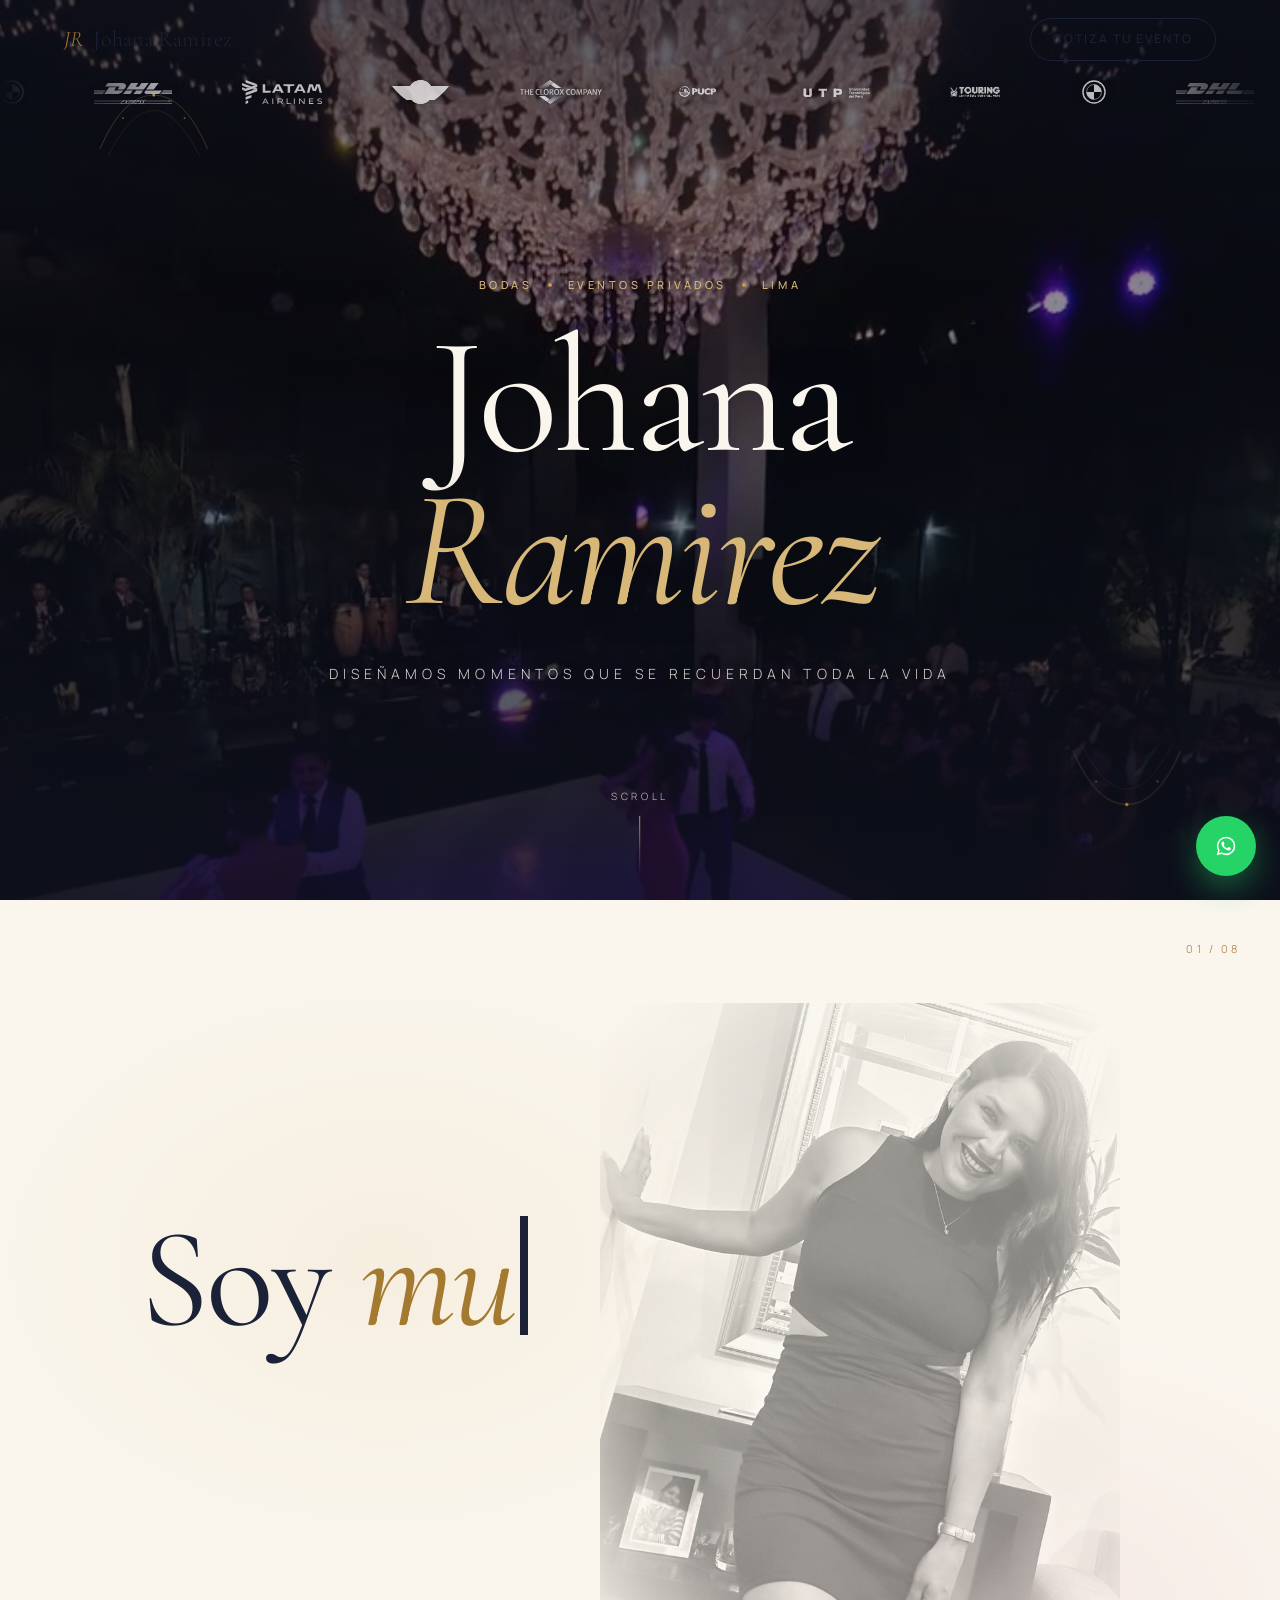
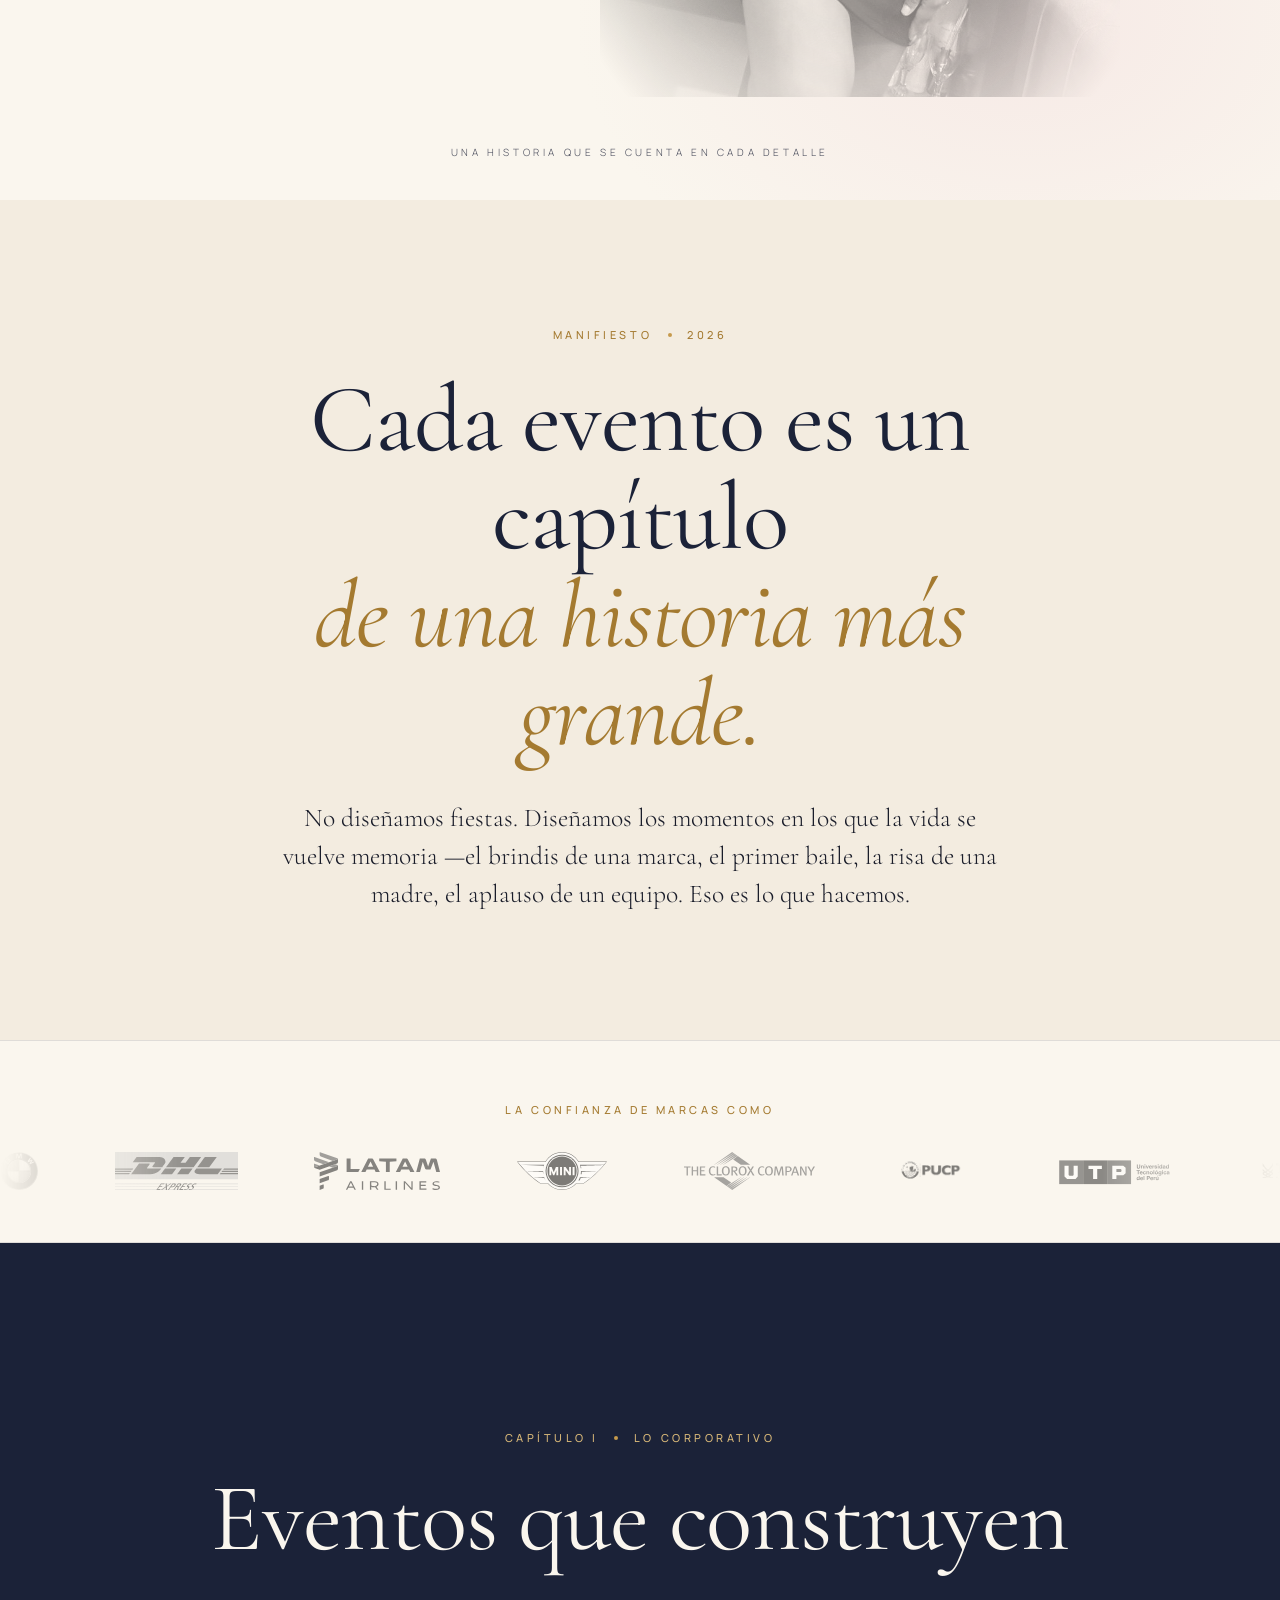
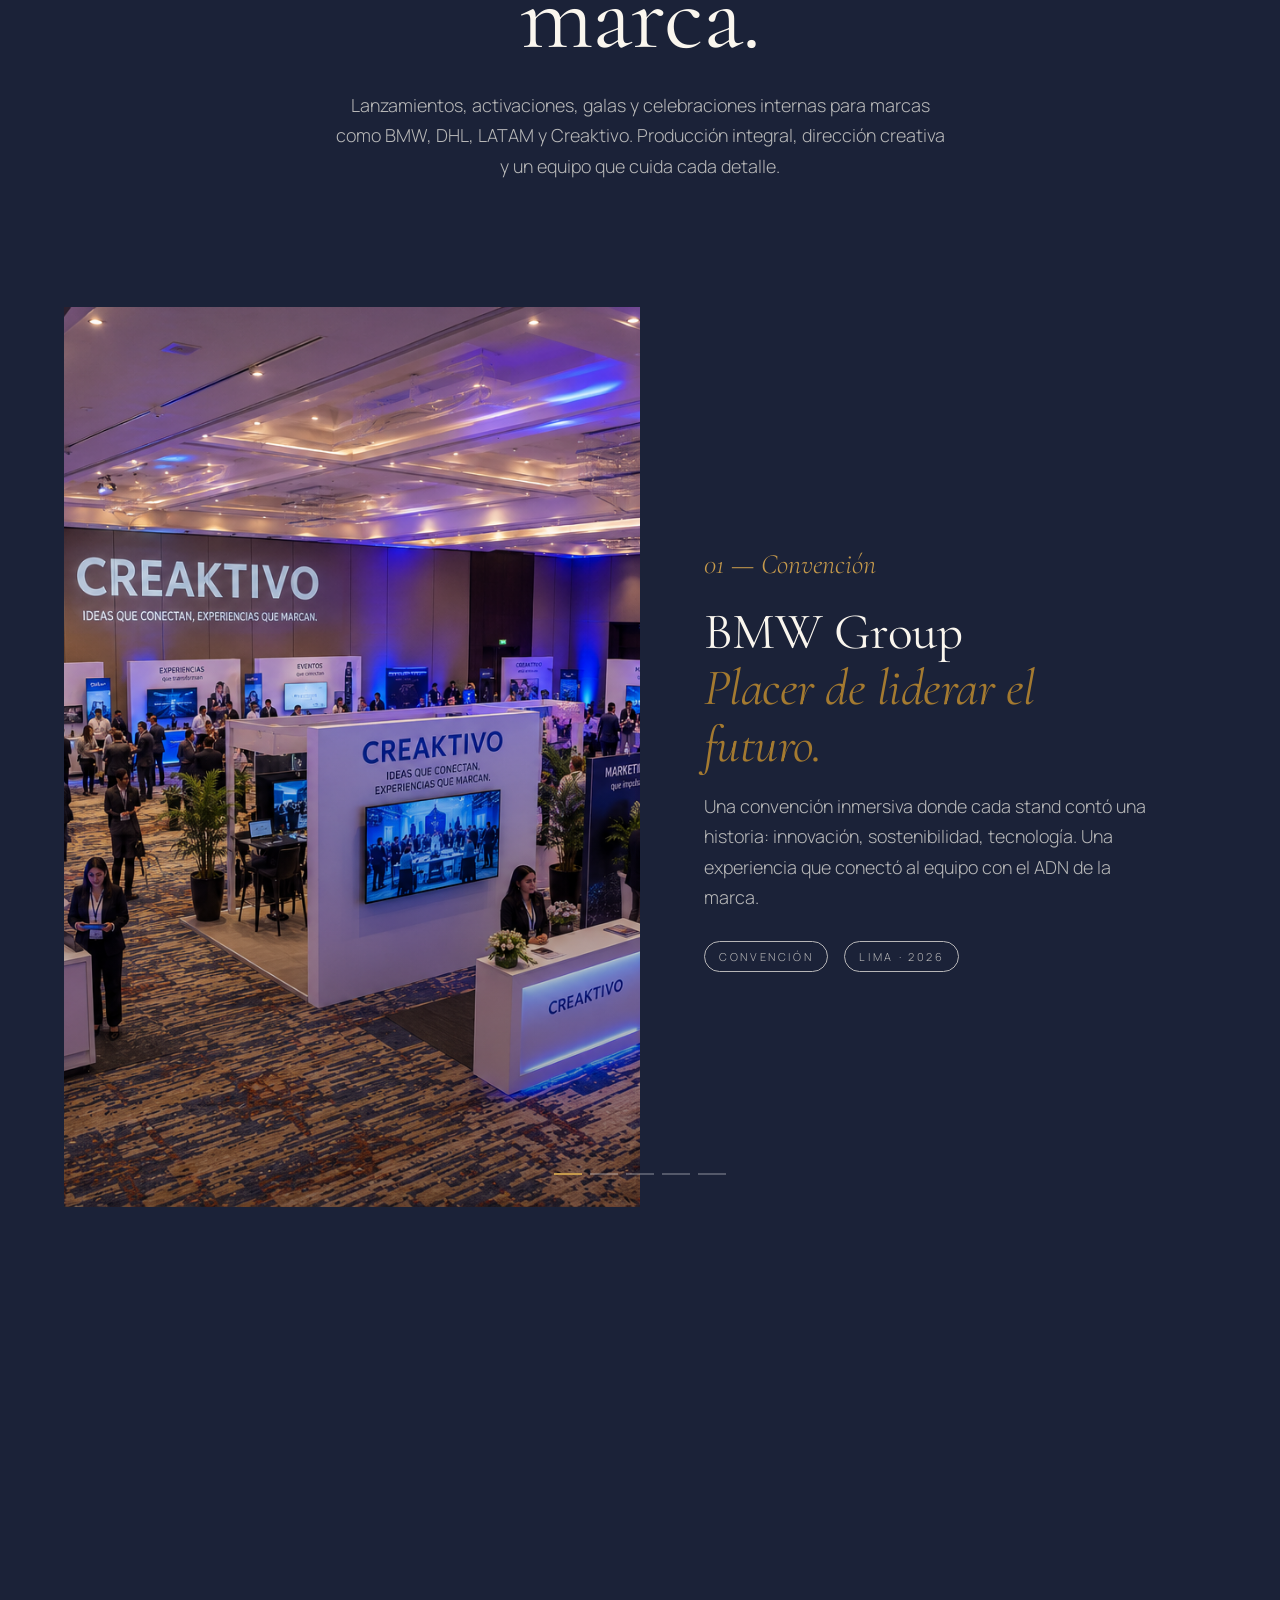
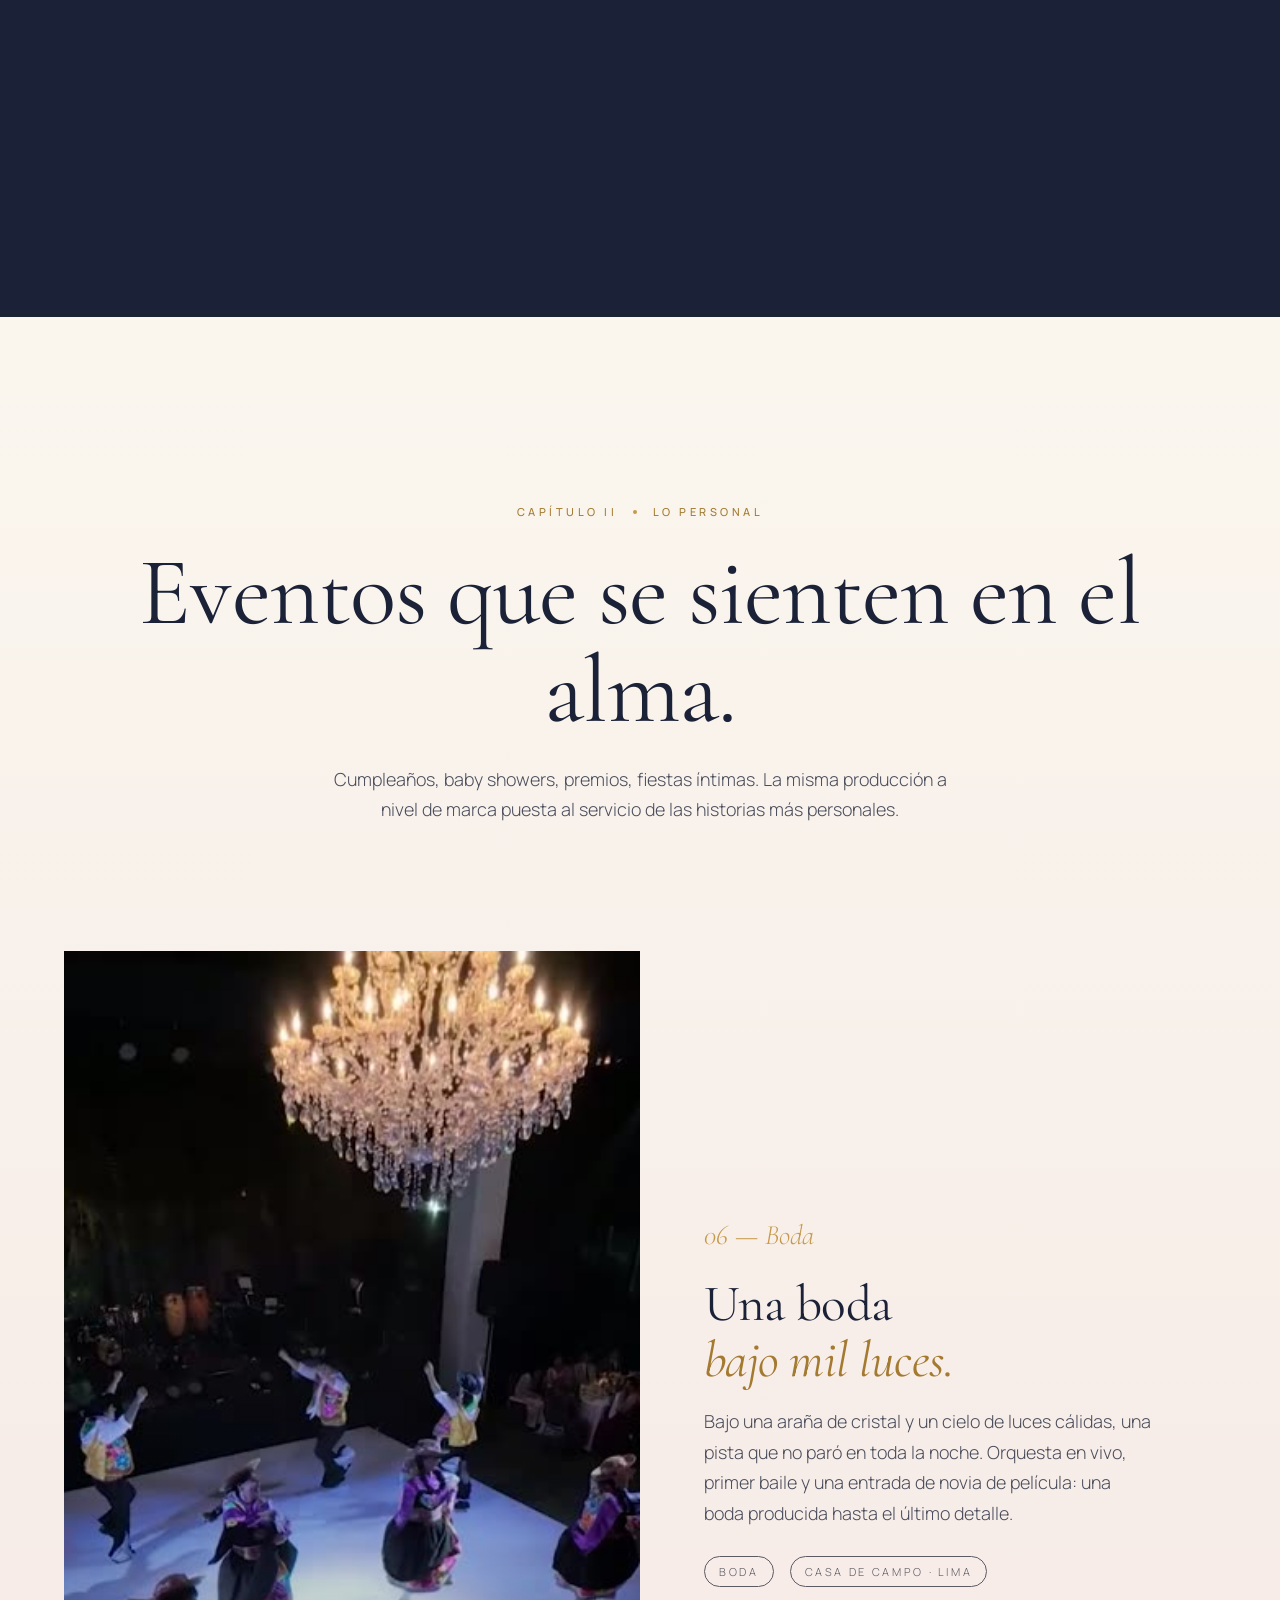
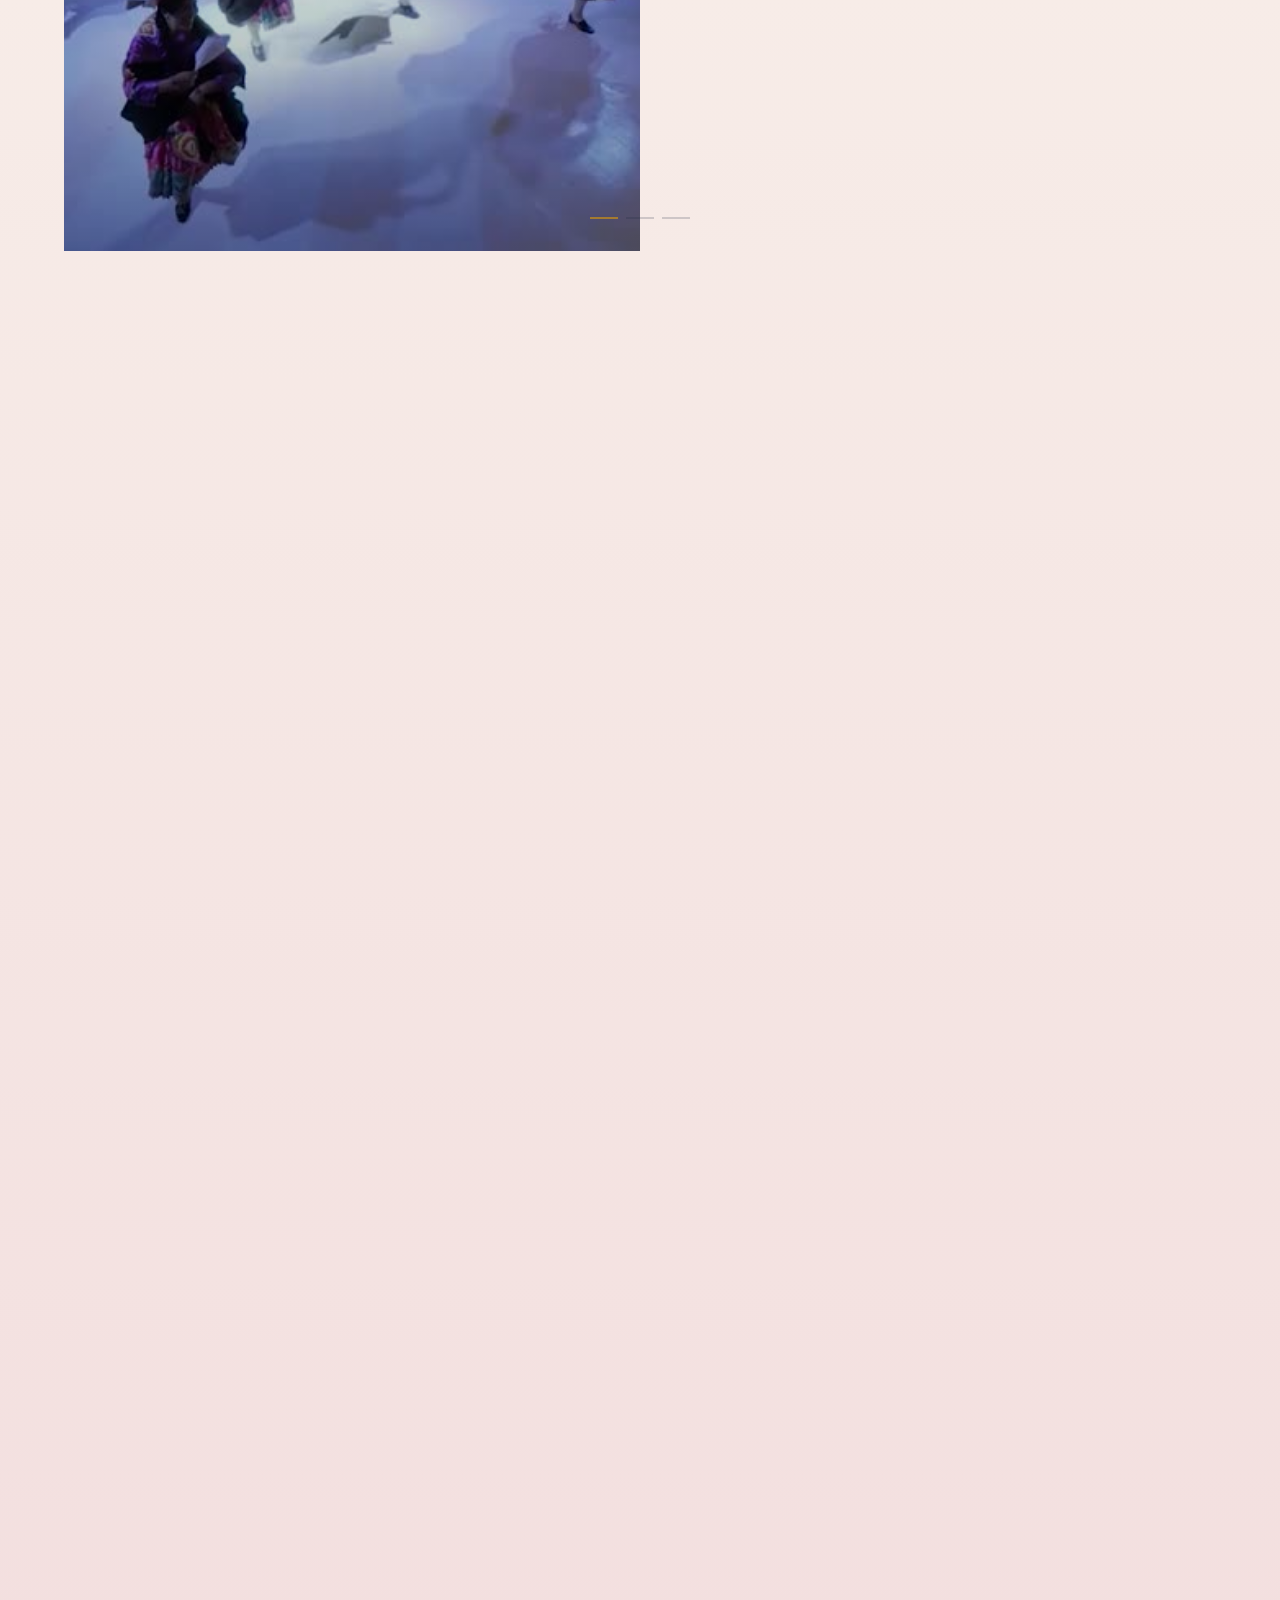
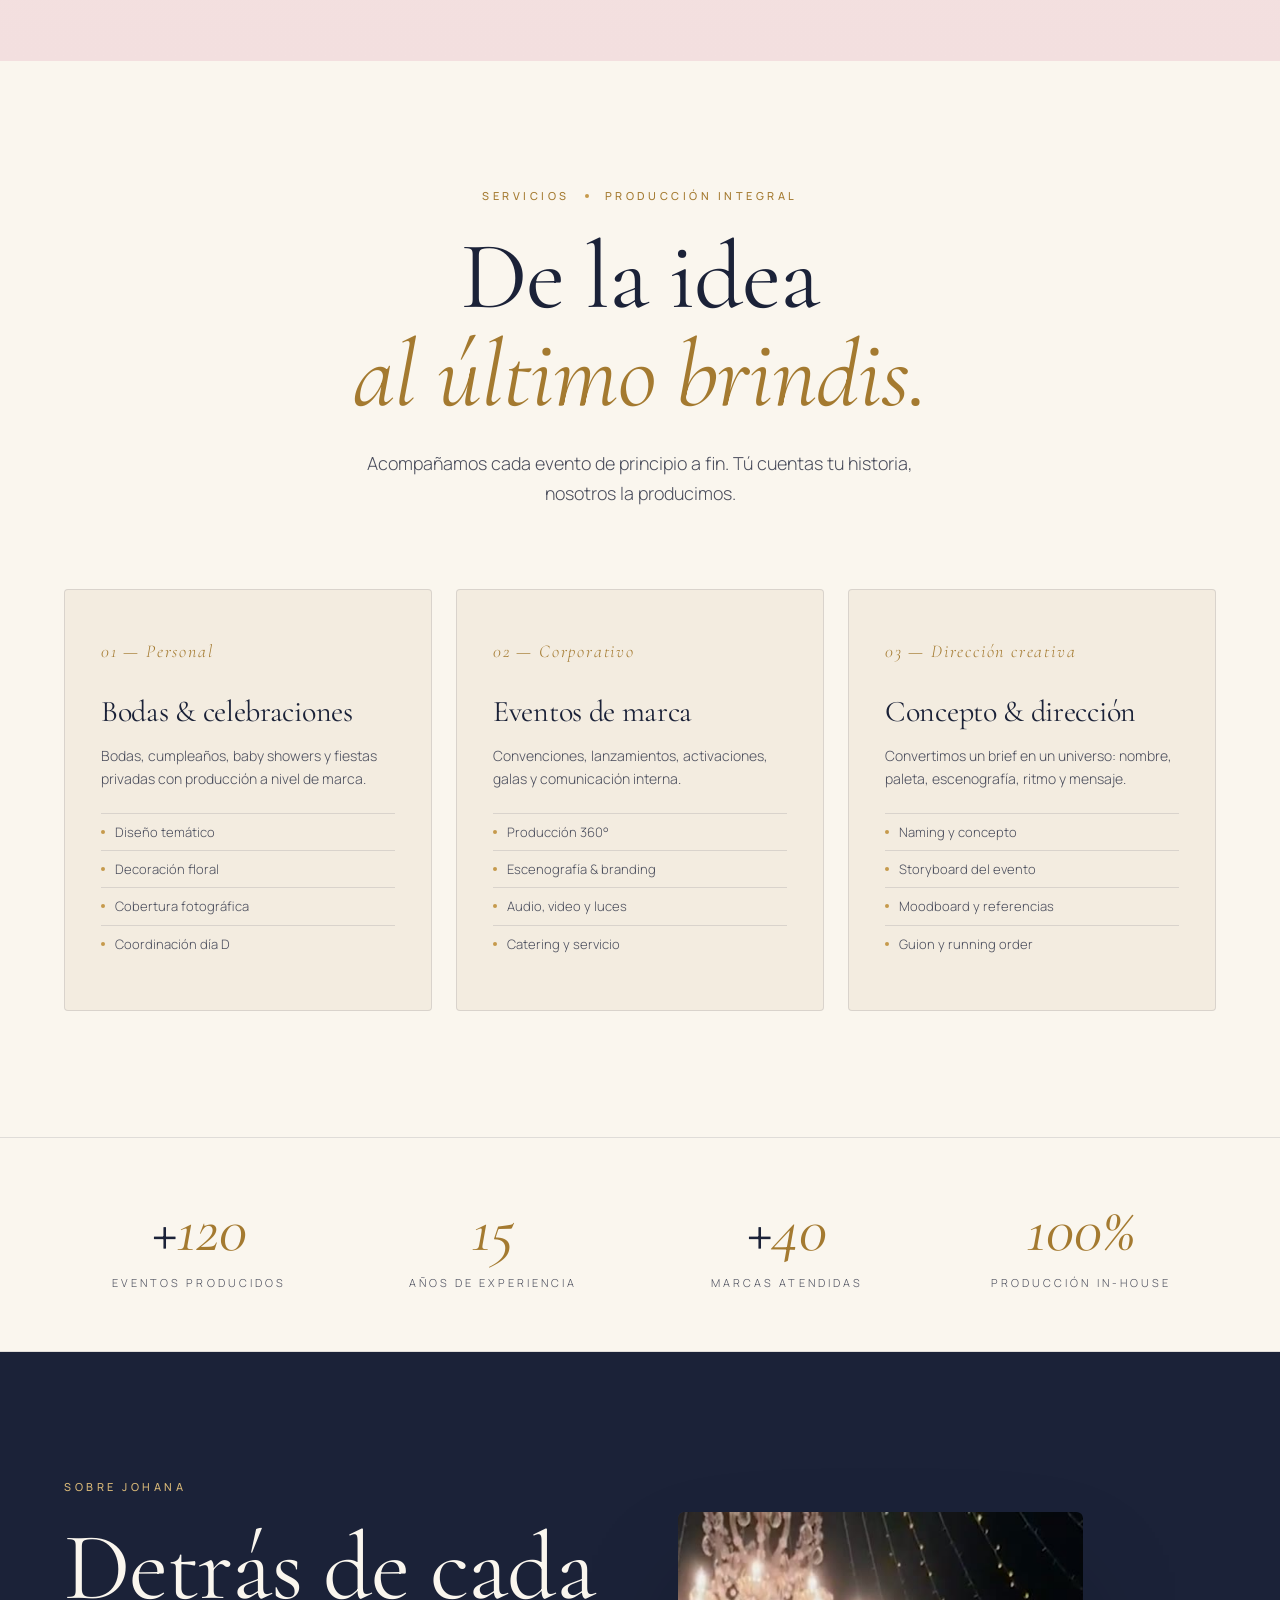
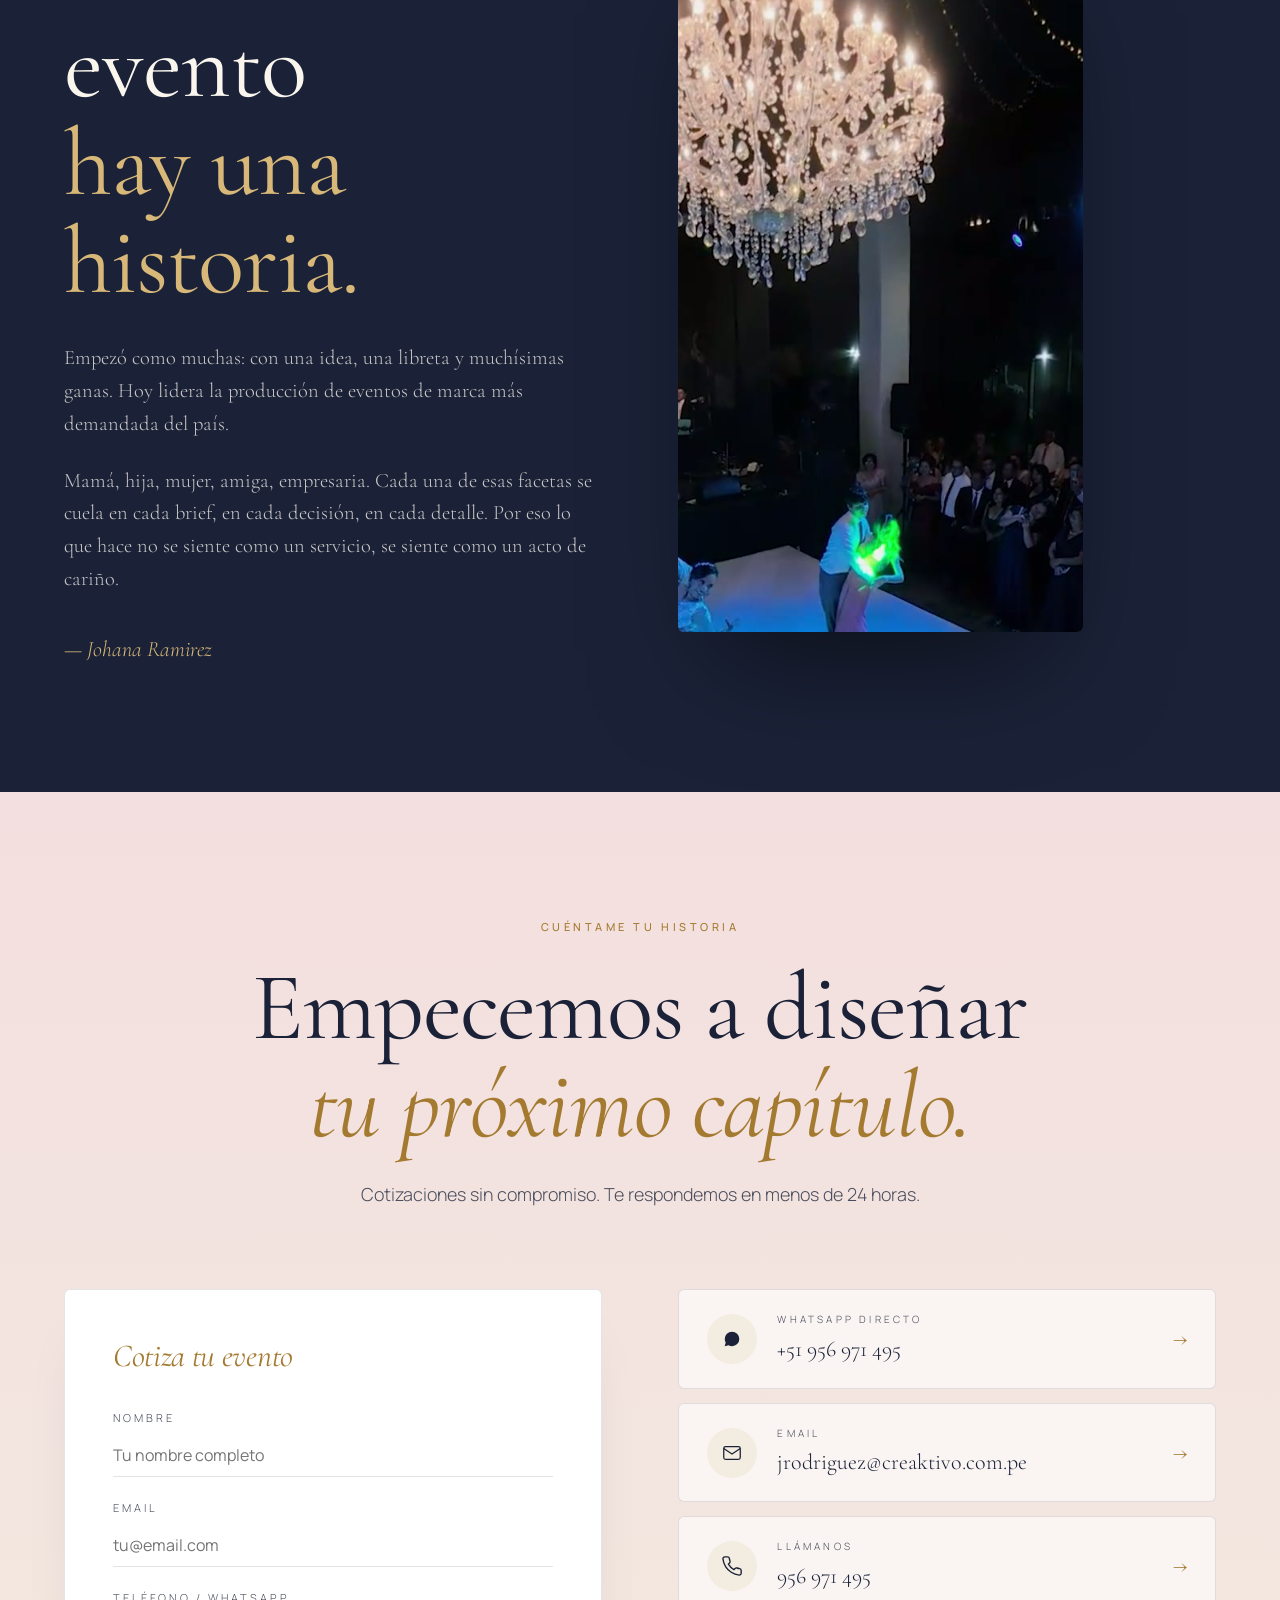
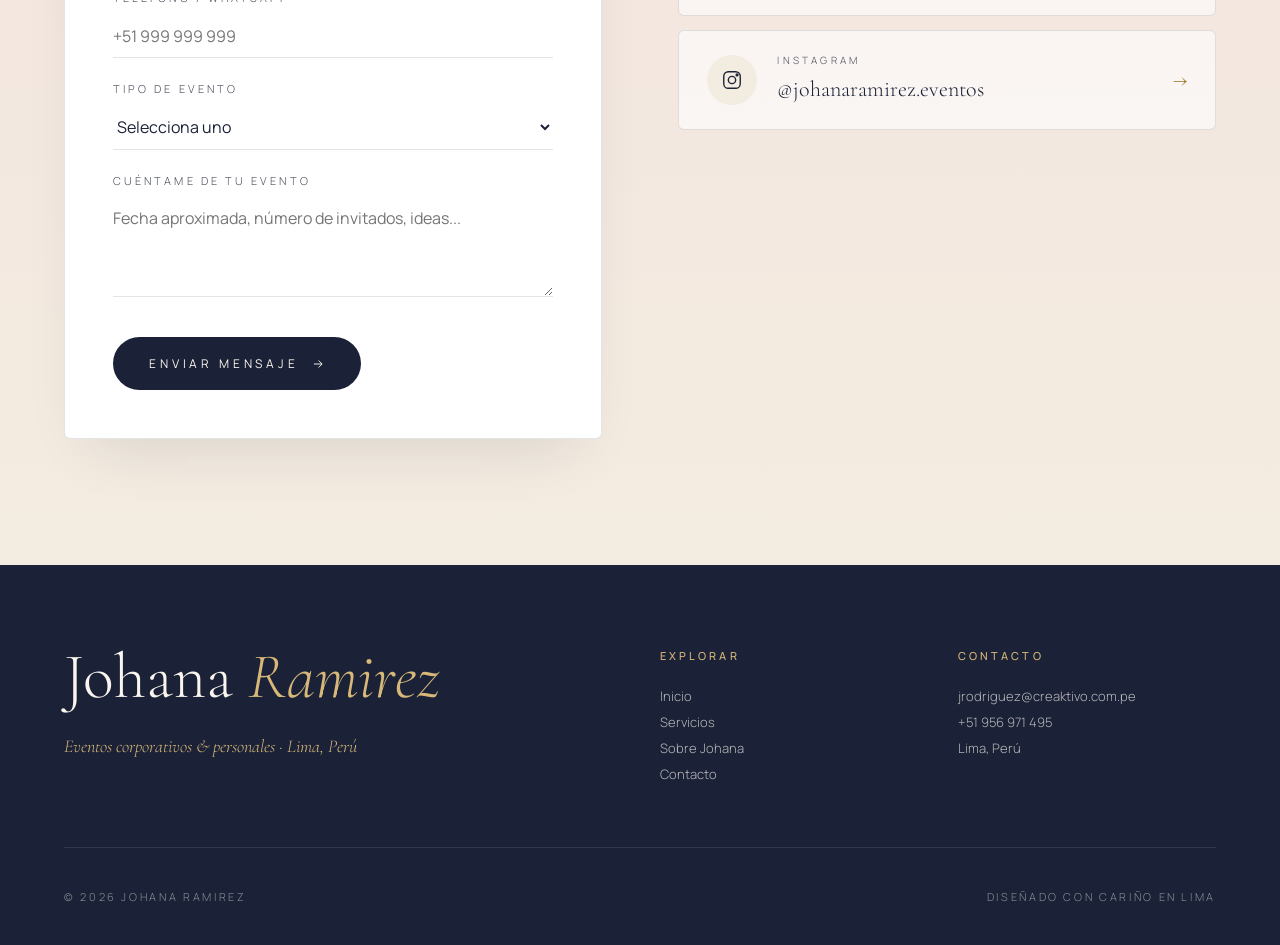
==== index.html @ 4d9a06f0 "fix(hero): linea de marcas sin fondo sobre el video + loop seamless - Logos en blanco directamente s" ====
<!doctype html>
<html lang="es">
<head>
  <meta charset="utf-8" />
  <meta name="viewport" content="width=device-width, initial-scale=1, viewport-fit=cover" />
  <title>Johana Ramirez — Bodas y eventos privados en Lima</title>
  <meta name="description" content="Bodas, celebraciones y eventos privados con producción de marca. La productora detrás de eventos de BMW, DHL y LATAM, ahora al servicio de tu historia. Lima, Perú." />
  <meta name="theme-color" content="#faf6ee" />

  <!-- Fonts -->
  <link rel="preconnect" href="https://fonts.googleapis.com" />
  <link rel="preconnect" href="https://fonts.gstatic.com" crossorigin />
  <link href="https://fonts.googleapis.com/css2?family=Cormorant+Garamond:ital,wght@0,300;0,400;0,500;0,600;1,400;1,500&family=Manrope:wght@200;300;400;500;600&display=swap" rel="stylesheet" />

  <link rel="stylesheet" href="css/style.css?v=12" />
  <link rel="icon" type="image/png" href="assets/logo.png" />
</head>
<body>

  <!-- ============ NAV ============ -->
  <nav class="nav">
    <a href="#top" class="nav__brand">
      <span class="jr">JR</span>
      <span class="hide-mobile">Johana Ramirez</span>
    </a>
    <a href="#contacto" class="nav__cta">Cotiza tu evento</a>
  </nav>

  <a href="https://wa.me/51956971495?text=Hola%20Johana%2C%20me%20gustar%C3%ADa%20cotizar%20un%20evento" class="whatsapp-fab" target="_blank" rel="noopener" aria-label="WhatsApp">
    <svg viewBox="0 0 24 24" fill="currentColor"><path d="M17.6 6.32A7.85 7.85 0 0 0 12.05 4 7.94 7.94 0 0 0 4.1 11.94a7.86 7.86 0 0 0 1.06 3.96L4 20l4.21-1.1a7.93 7.93 0 0 0 3.83.98h.01a7.94 7.94 0 0 0 7.94-7.94 7.86 7.86 0 0 0-2.39-5.62Zm-5.55 12.2h-.01a6.59 6.59 0 0 1-3.36-.92l-.24-.14-2.5.65.67-2.44-.16-.25a6.59 6.59 0 0 1-1.01-3.5 6.6 6.6 0 0 1 6.6-6.6 6.55 6.55 0 0 1 4.66 1.94 6.55 6.55 0 0 1 1.93 4.66 6.6 6.6 0 0 1-6.58 6.6Zm3.62-4.94c-.2-.1-1.17-.58-1.35-.64-.18-.07-.31-.1-.45.1-.13.2-.51.64-.62.77-.12.14-.23.15-.42.05-.2-.1-.84-.31-1.6-.99a6 6 0 0 1-1.1-1.38c-.12-.2-.01-.31.09-.41.09-.09.2-.23.3-.35.1-.12.13-.2.2-.34.06-.13.03-.25-.02-.35-.05-.1-.45-1.08-.62-1.48-.16-.39-.33-.34-.45-.34h-.38c-.13 0-.35.05-.53.25-.18.2-.7.69-.7 1.67 0 .98.72 1.93.82 2.07.1.14 1.42 2.17 3.45 3.04.48.2.86.33 1.16.42.49.16.93.13 1.28.08.39-.06 1.17-.48 1.34-.94.16-.46.16-.86.12-.94-.05-.08-.18-.13-.38-.23Z"/></svg>
  </a>

  <span id="top"></span>

  <!-- ============ HERO ============ -->
  <section class="hero is-video">
    <div class="hero__bg">
      <video class="hero__video" poster="assets/hero-poster.jpg?v=1" autoplay muted loop playsinline preload="metadata" aria-hidden="true">
        <source src="assets/hero-loop.mp4?v=1" type="video/mp4" />
      </video>
      <div class="hero__scrim"></div>
    </div>

    <!-- Soft floral flourishes (SVG ornaments, not literal flowers) -->
    <svg class="hero__flourish tl" viewBox="0 0 200 200" fill="none" aria-hidden="true">
      <path d="M30 100 Q 60 30, 100 30 T 170 100" stroke="rgba(198, 154, 76, 0.45)" stroke-width="0.8" fill="none"/>
      <path d="M40 110 Q 70 50, 100 50 T 160 110" stroke="rgba(198, 154, 76, 0.25)" stroke-width="0.6" fill="none"/>
      <circle cx="100" cy="30" r="2" fill="#c69a4c"/>
      <circle cx="60" cy="60" r="1.2" fill="#c69a4c" opacity=".6"/>
      <circle cx="140" cy="60" r="1.2" fill="#c69a4c" opacity=".6"/>
      <circle cx="80" cy="38" r="0.9" fill="#c69a4c" opacity=".5"/>
      <circle cx="120" cy="38" r="0.9" fill="#c69a4c" opacity=".5"/>
    </svg>
    <svg class="hero__flourish br" viewBox="0 0 200 200" fill="none" aria-hidden="true">
      <path d="M30 100 Q 60 30, 100 30 T 170 100" stroke="rgba(198, 154, 76, 0.45)" stroke-width="0.8" fill="none"/>
      <path d="M40 110 Q 70 50, 100 50 T 160 110" stroke="rgba(198, 154, 76, 0.25)" stroke-width="0.6" fill="none"/>
      <circle cx="100" cy="30" r="2" fill="#c69a4c"/>
      <circle cx="60" cy="60" r="1.2" fill="#c69a4c" opacity=".6"/>
      <circle cx="140" cy="60" r="1.2" fill="#c69a4c" opacity=".6"/>
    </svg>

    <!-- Línea de marcas — marquee horizontal arriba (color real sobre tira clara) -->
    <div class="herostrip" aria-label="Marcas que confían en la producción de Johana Ramirez">
      <div class="herostrip__track">
        <img class="herostrip__logo" src="assets/img/svg/bmw-white.svg" alt="BMW" decoding="async" />
        <img class="herostrip__logo" src="assets/img/svg/dhl-white.svg" alt="DHL Express" decoding="async" />
        <img class="herostrip__logo" src="assets/img/svg/latam-airlines-logo.svg" alt="LATAM Airlines" decoding="async" />
        <img class="herostrip__logo" src="assets/img/svg/bmw-mini-1.svg" alt="MINI" decoding="async" />
        <img class="herostrip__logo" src="assets/img/svg/the-clorox-company-logo.svg" alt="Clorox" decoding="async" />
        <img class="herostrip__logo" src="assets/img/brands/pucp.png" alt="PUCP" decoding="async" />
        <img class="herostrip__logo" src="assets/img/svg/utp-white.svg" alt="UTP" decoding="async" />
        <img class="herostrip__logo" src="assets/img/brands/touring.png" alt="Touring Club" decoding="async" />
        <img class="herostrip__logo" src="assets/img/svg/bmw-white.svg" alt="" aria-hidden="true" decoding="async" />
        <img class="herostrip__logo" src="assets/img/svg/dhl-white.svg" alt="" aria-hidden="true" decoding="async" />
        <img class="herostrip__logo" src="assets/img/svg/latam-airlines-logo.svg" alt="" aria-hidden="true" decoding="async" />
        <img class="herostrip__logo" src="assets/img/svg/bmw-mini-1.svg" alt="" aria-hidden="true" decoding="async" />
        <img class="herostrip__logo" src="assets/img/svg/the-clorox-company-logo.svg" alt="" aria-hidden="true" decoding="async" />
        <img class="herostrip__logo" src="assets/img/brands/pucp.png" alt="" aria-hidden="true" decoding="async" />
        <img class="herostrip__logo" src="assets/img/svg/utp-white.svg" alt="" aria-hidden="true" decoding="async" />
        <img class="herostrip__logo" src="assets/img/brands/touring.png" alt="" aria-hidden="true" decoding="async" />
        <img class="herostrip__logo" src="assets/img/svg/bmw-white.svg" alt="" aria-hidden="true" decoding="async" />
        <img class="herostrip__logo" src="assets/img/svg/dhl-white.svg" alt="" aria-hidden="true" decoding="async" />
        <img class="herostrip__logo" src="assets/img/svg/latam-airlines-logo.svg" alt="" aria-hidden="true" decoding="async" />
        <img class="herostrip__logo" src="assets/img/svg/bmw-mini-1.svg" alt="" aria-hidden="true" decoding="async" />
        <img class="herostrip__logo" src="assets/img/svg/the-clorox-company-logo.svg" alt="" aria-hidden="true" decoding="async" />
        <img class="herostrip__logo" src="assets/img/brands/pucp.png" alt="" aria-hidden="true" decoding="async" />
        <img class="herostrip__logo" src="assets/img/svg/utp-white.svg" alt="" aria-hidden="true" decoding="async" />
        <img class="herostrip__logo" src="assets/img/brands/touring.png" alt="" aria-hidden="true" decoding="async" />
        <img class="herostrip__logo" src="assets/img/svg/bmw-white.svg" alt="" aria-hidden="true" decoding="async" />
        <img class="herostrip__logo" src="assets/img/svg/dhl-white.svg" alt="" aria-hidden="true" decoding="async" />
        <img class="herostrip__logo" src="assets/img/svg/latam-airlines-logo.svg" alt="" aria-hidden="true" decoding="async" />
        <img class="herostrip__logo" src="assets/img/svg/bmw-mini-1.svg" alt="" aria-hidden="true" decoding="async" />
        <img class="herostrip__logo" src="assets/img/svg/the-clorox-company-logo.svg" alt="" aria-hidden="true" decoding="async" />
        <img class="herostrip__logo" src="assets/img/brands/pucp.png" alt="" aria-hidden="true" decoding="async" />
        <img class="herostrip__logo" src="assets/img/svg/utp-white.svg" alt="" aria-hidden="true" decoding="async" />
        <img class="herostrip__logo" src="assets/img/brands/touring.png" alt="" aria-hidden="true" decoding="async" />
      </div>
    </div>

    <div class="hero__inner">
      <div class="hero__eyebrow eyebrow">
        Bodas <span class="dot"></span> Eventos privados <span class="dot"></span> Lima
      </div>
      <h1 class="hero__title">
        <span class="first">Johana</span>
        <span class="second">Ramirez</span>
      </h1>
      <div class="hero__sub">Diseñamos momentos que se recuerdan toda la vida</div>
    </div>

    <div class="hero__scroll">
      <span>Scroll</span>
      <span class="line"></span>
    </div>
  </section>

  <!-- ============ IDENTITY — pinned word reveal ============ -->
  <section class="identity">
    <div class="identity__sticky">
      <div class="identity__bg"></div>
      <div class="identity__memories" aria-hidden="true">
        <img class="identity__memory" src="assets/img/yo_soy/soy_mujer1.jpeg" alt="" loading="lazy" decoding="async" />
        <img class="identity__memory" src="assets/img/yo_soy/soy_hija1.jpg" alt="" loading="lazy" decoding="async" />
        <img class="identity__memory" src="assets/img/yo_soy/soy_mama.jpeg" alt="" loading="lazy" decoding="async" />
        <img class="identity__memory" src="assets/img/yo_soy/soy_amiga.jpeg" alt="" loading="lazy" decoding="async" />
        <img class="identity__memory" src="assets/img/yo_soy/soy_empresaria.jpg" alt="" loading="lazy" decoding="async" />
        <img class="identity__memory" src="assets/img/yo_soy/soy_detallista.jpg" alt="" loading="lazy" decoding="async" />
        <img class="identity__memory" src="assets/img/yo_soy/soy_creadora_de_momentos.jpg" alt="" loading="lazy" decoding="async" />
        <img class="identity__memory" src="assets/img/yo_soy/soy_johana.jpeg" alt="" loading="lazy" decoding="async" />
      </div>
      <div class="identity__count">01 / 08</div>
      <div class="identity__stack">
        <span class="identity__soy">Soy</span>
        <span class="identity__words" data-words="mujer.|hija.|mamá.|amiga.|empresaria.|detallista.|creadora de momentos.|Johana.">
          <span class="identity__ghost it" aria-hidden="true">creadora de<br>momentos.</span>
          <span class="identity__type it" aria-hidden="true">Johana.</span>
        </span>
        <span class="identity__sr">Soy mujer, hija, mamá, amiga, empresaria, detallista, creadora de momentos y Johana.</span>
      </div>
      <div class="identity__bottomline">Una historia que se cuenta en cada detalle</div>
    </div>
  </section>

  <!-- ============ MANIFESTO ============ -->
  <section class="section manifesto" data-section="manifesto">
    <div class="manifesto__inner">
      <div class="eyebrow fade-up">Manifiesto <span class="dot"></span> 2026</div>
      <h2 class="fade-up delay-1">Cada evento es un capítulo<br/><span class="it">de una historia más grande.</span></h2>
      <p class="fade-up delay-2">No diseñamos fiestas. Diseñamos los momentos en los que la vida se vuelve memoria —el brindis de una marca, el primer baile, la risa de una madre, el aplauso de un equipo. Eso es lo que hacemos.</p>
    </div>
  </section>

  <!-- ============ TRUST BAND — recontextualized ============ -->
  <section class="trustband" aria-label="Marcas que confían en la producción de Johana Ramirez">
    <div class="trustband__head">
      <div class="eyebrow fade-up">La confianza de marcas como</div>
    </div>
    <!-- 4 copias del set de 8 logos: cada mitad del track (16) sobre-cubre el viewport,
         para que el loop a -50% sea perfectamente seamless en cualquier ancho. -->
    <div class="trust trust--band" aria-hidden="true">
      <div class="trust__track">
        <img class="trust__logo" src="assets/img/svg/bmw-7.svg" alt="BMW" decoding="async" />
        <img class="trust__logo" src="assets/img/svg/dhl-express.svg" alt="DHL Express" decoding="async" />
        <img class="trust__logo" src="assets/img/svg/latam-airlines-logo.svg" alt="LATAM Airlines" decoding="async" />
        <img class="trust__logo" src="assets/img/svg/bmw-mini-1.svg" alt="MINI" decoding="async" />
        <img class="trust__logo" src="assets/img/svg/the-clorox-company-logo.svg" alt="Clorox" decoding="async" />
        <img class="trust__logo" src="assets/img/brands/pucp.png" alt="PUCP" decoding="async" />
        <img class="trust__logo" src="assets/img/svg/utp-2.svg" alt="UTP" decoding="async" />
        <img class="trust__logo" src="assets/img/brands/touring.png" alt="Touring Club" decoding="async" />
        <img class="trust__logo" src="assets/img/svg/bmw-7.svg" alt="" decoding="async" />
        <img class="trust__logo" src="assets/img/svg/dhl-express.svg" alt="" decoding="async" />
        <img class="trust__logo" src="assets/img/svg/latam-airlines-logo.svg" alt="" decoding="async" />
        <img class="trust__logo" src="assets/img/svg/bmw-mini-1.svg" alt="" decoding="async" />
        <img class="trust__logo" src="assets/img/svg/the-clorox-company-logo.svg" alt="" decoding="async" />
        <img class="trust__logo" src="assets/img/brands/pucp.png" alt="" decoding="async" />
        <img class="trust__logo" src="assets/img/svg/utp-2.svg" alt="" decoding="async" />
        <img class="trust__logo" src="assets/img/brands/touring.png" alt="" decoding="async" />
        <img class="trust__logo" src="assets/img/svg/bmw-7.svg" alt="" decoding="async" />
        <img class="trust__logo" src="assets/img/svg/dhl-express.svg" alt="" decoding="async" />
        <img class="trust__logo" src="assets/img/svg/latam-airlines-logo.svg" alt="" decoding="async" />
        <img class="trust__logo" src="assets/img/svg/bmw-mini-1.svg" alt="" decoding="async" />
        <img class="trust__logo" src="assets/img/svg/the-clorox-company-logo.svg" alt="" decoding="async" />
        <img class="trust__logo" src="assets/img/brands/pucp.png" alt="" decoding="async" />
        <img class="trust__logo" src="assets/img/svg/utp-2.svg" alt="" decoding="async" />
        <img class="trust__logo" src="assets/img/brands/touring.png" alt="" decoding="async" />
        <img class="trust__logo" src="assets/img/svg/bmw-7.svg" alt="" decoding="async" />
        <img class="trust__logo" src="assets/img/svg/dhl-express.svg" alt="" decoding="async" />
        <img class="trust__logo" src="assets/img/svg/latam-airlines-logo.svg" alt="" decoding="async" />
        <img class="trust__logo" src="assets/img/svg/bmw-mini-1.svg" alt="" decoding="async" />
        <img class="trust__logo" src="assets/img/svg/the-clorox-company-logo.svg" alt="" decoding="async" />
        <img class="trust__logo" src="assets/img/brands/pucp.png" alt="" decoding="async" />
        <img class="trust__logo" src="assets/img/svg/utp-2.svg" alt="" decoding="async" />
        <img class="trust__logo" src="assets/img/brands/touring.png" alt="" decoding="async" />
      </div>
    </div>
  </section>

  <!-- ============ CORPORATE STORY ============ -->
  <section class="section story corporate tight" data-section="corporate-intro">
    <div class="container story__intro">
      <div class="eyebrow fade-up">Capítulo I <span class="dot"></span> Lo corporativo</div>
      <h2 class="fade-up delay-1">Eventos que <span class="it">construyen marca.</span></h2>
      <p class="body fade-up delay-2" style="margin: 0 auto;">Lanzamientos, activaciones, galas y celebraciones internas para marcas como BMW, DHL, LATAM y Creaktivo. Producción integral, dirección creativa y un equipo que cuida cada detalle.</p>
    </div>

    <!-- Pinned reel — 5 slides, ~50vh of scroll per slide -->
    <div class="reel" data-reel="corporate" style="height: 350vh;">
      <div class="reel__sticky">
        <div class="reel__media">
          <div class="reel__slide">
            <img src="assets/img/bmw-creaktivo.png" alt="BMW Group · Creaktivo — Convención corporativa" loading="lazy" />
          </div>
          <div class="reel__slide">
            <img src="assets/img/viva-peru.png" alt="Viva el Perú — Activación masiva en hangar de aeropuerto" loading="lazy" />
          </div>
          <div class="reel__slide">
            <img src="assets/img/dhl-times.jpeg" alt="DHL — Rumbo a Great Place To Work 2026" loading="lazy" />
          </div>
          <div class="reel__slide">
            <img src="assets/img/cancion-criolla.png" alt="LATAM — Día de la Canción Criolla en hangar" loading="lazy" />
          </div>
          <div class="reel__slide">
            <img src="assets/img/dhl-football.png" alt="DHL — Activación deportiva al aire libre" loading="lazy" />
          </div>
        </div>
        <div class="reel__text">
          <div class="reel__panel">
            <span class="num">01 — Convención</span>
            <h3>BMW Group<br/><span class="italic">Placer de liderar el futuro.</span></h3>
            <p class="body">Una convención inmersiva donde cada stand contó una historia: innovación, sostenibilidad, tecnología. Una experiencia que conectó al equipo con el ADN de la marca.</p>
            <div class="meta"><span>Convención</span><span>Lima · 2026</span></div>
          </div>
          <div class="reel__panel">
            <span class="num">02 — Activación masiva</span>
            <h3>Viva el Perú<br/><span class="italic">en el hangar de LATAM.</span></h3>
            <p class="body">Un escenario para miles, banderas al viento y la pista de un aeropuerto como protagonista. Producción a gran escala con seguridad, escenografía y logística al milímetro.</p>
            <div class="meta"><span>Activación</span><span>Aeropuerto · Lima</span></div>
          </div>
          <div class="reel__panel">
            <span class="num">03 — Celebración interna</span>
            <h3>DHL Times<br/><span class="italic">Rumbo a GPTW 2026.</span></h3>
            <p class="body">Un set fotográfico tipo "periódico vivo" para celebrar a la gente que hace grande a DHL. Globos, color, prensa y mucho corazón.</p>
            <div class="meta"><span>Comunicación interna</span><span>DHL Perú</span></div>
          </div>
          <div class="reel__panel">
            <span class="num">04 — Cena corporativa</span>
            <h3>Día de la Canción Criolla<br/><span class="italic">en el hangar de LATAM.</span></h3>
            <p class="body">Marinera, mantel largo y un Airbus a metros de la mesa. Un homenaje a lo peruano para clientes y aliados estratégicos.</p>
            <div class="meta"><span>Gala</span><span>LATAM</span></div>
          </div>
          <div class="reel__panel">
            <span class="num">05 — Activación deportiva</span>
            <h3>DHL Cup<br/><span class="italic">al borde del mar.</span></h3>
            <p class="body">Fútbol, vóley playa, foodtrucks y atardecer. Una activación que dejó de ser un torneo para volverse el evento del año del equipo DHL.</p>
            <div class="meta"><span>Activación</span><span>Costa Verde</span></div>
          </div>
        </div>
        <div class="reel__counter">
          <span class="pip"></span><span class="pip"></span><span class="pip"></span><span class="pip"></span><span class="pip"></span>
        </div>
      </div>
    </div>
  </section>

  <!-- ============ PERSONAL STORY ============ -->
  <section class="section story personal tight" data-section="personal-intro">
    <div class="container story__intro">
      <div class="eyebrow fade-up">Capítulo II <span class="dot"></span> Lo personal</div>
      <h2 class="fade-up delay-1">Eventos que <span class="it">se sienten en el alma.</span></h2>
      <p class="body fade-up delay-2" style="margin: 0 auto;">Cumpleaños, baby showers, premios, fiestas íntimas. La misma producción a nivel de marca puesta al servicio de las historias más personales.</p>
    </div>

    <div class="reel" data-reel="personal" style="height: 250vh;">
      <div class="reel__sticky">
        <div class="reel__media">
          <div class="reel__slide">
            <video class="reel__video" poster="assets/boda-poster.jpg?v=2" muted loop playsinline preload="metadata" aria-hidden="true">
              <source src="assets/boda-loop.mp4?v=2" type="video/mp4" />
            </video>
          </div>
          <div class="reel__slide">
            <img src="assets/img/premio-influencer.png" alt="Premio Influencer 2026 — Rooftop sobre el malecón al atardecer" loading="lazy" />
          </div>
          <div class="reel__slide">
            <img src="assets/img/baby-shower.png" alt="Baby Shower temático — Rooftop con vista al mar" loading="lazy" />
          </div>
        </div>
        <div class="reel__text">
          <div class="reel__panel">
            <span class="num">06 — Boda</span>
            <h3>Una boda<br/><span class="italic">bajo mil luces.</span></h3>
            <p class="body">Bajo una araña de cristal y un cielo de luces cálidas, una pista que no paró en toda la noche. Orquesta en vivo, primer baile y una entrada de novia de película: una boda producida hasta el último detalle.</p>
            <div class="meta"><span>Boda</span><span>Casa de campo · Lima</span></div>
          </div>
          <div class="reel__panel">
            <span class="num">07 — Premiación íntima</span>
            <h3>Premio Influencer<br/><span class="italic">con el mar de testigo.</span></h3>
            <p class="body">Un rooftop frente al océano, luces cálidas y un photocall que se volvió portada de redes. Una premiación que se sintió como una fiesta entre amigos.</p>
            <div class="meta"><span>Premiación</span><span>Rooftop · Lima</span></div>
          </div>
          <div class="reel__panel">
            <span class="num">08 — Baby shower</span>
            <h3>Bienvenida en rosa<br/><span class="italic">al borde del acantilado.</span></h3>
            <p class="body">Globos pastel, letras gigantes, mesas redondas y luces colgantes con vista al Pacífico. Una tarde para celebrar la vida que viene en camino.</p>
            <div class="meta"><span>Baby Shower</span><span>Miraflores</span></div>
          </div>
        </div>
        <div class="reel__counter">
          <span class="pip"></span><span class="pip"></span><span class="pip"></span>
        </div>
      </div>
    </div>
  </section>

  <!-- ============ SERVICES ============ -->
  <section class="section services" id="servicios">
    <div class="container">
      <div class="services__head">
        <div class="eyebrow fade-up">Servicios <span class="dot"></span> Producción integral</div>
        <h2 class="fade-up delay-1">De la idea<br/><span class="italic">al último brindis.</span></h2>
        <p class="body fade-up delay-2" style="margin: 0 auto;">Acompañamos cada evento de principio a fin. Tú cuentas tu historia, nosotros la producimos.</p>
      </div>

      <div class="services__grid">
        <article class="service fade-up">
          <span class="num">01 — Personal</span>
          <h4>Bodas & celebraciones</h4>
          <p>Bodas, cumpleaños, baby showers y fiestas privadas con producción a nivel de marca.</p>
          <ul>
            <li>Diseño temático</li>
            <li>Decoración floral</li>
            <li>Cobertura fotográfica</li>
            <li>Coordinación día D</li>
          </ul>
        </article>

        <article class="service fade-up delay-1">
          <span class="num">02 — Corporativo</span>
          <h4>Eventos de marca</h4>
          <p>Convenciones, lanzamientos, activaciones, galas y comunicación interna.</p>
          <ul>
            <li>Producción 360°</li>
            <li>Escenografía & branding</li>
            <li>Audio, video y luces</li>
            <li>Catering y servicio</li>
          </ul>
        </article>

        <article class="service fade-up delay-2">
          <span class="num">03 — Dirección creativa</span>
          <h4>Concepto & dirección</h4>
          <p>Convertimos un brief en un universo: nombre, paleta, escenografía, ritmo y mensaje.</p>
          <ul>
            <li>Naming y concepto</li>
            <li>Storyboard del evento</li>
            <li>Moodboard y referencias</li>
            <li>Guion y running order</li>
          </ul>
        </article>
      </div>
    </div>
  </section>

  <!-- ============ STATS RIBBON ============ -->
  <section class="ribbon">
    <div class="ribbon__grid">
      <div class="fade-up">
        <div class="num">+<span class="it">120</span></div>
        <div class="lbl">Eventos producidos</div>
      </div>
      <div class="fade-up delay-1">
        <div class="num"><span class="it">15</span></div>
        <div class="lbl">Años de experiencia</div>
      </div>
      <div class="fade-up delay-2">
        <div class="num">+<span class="it">40</span></div>
        <div class="lbl">Marcas atendidas</div>
      </div>
      <div class="fade-up delay-3">
        <div class="num"><span class="it">100%</span></div>
        <div class="lbl">Producción in-house</div>
      </div>
    </div>
  </section>

  <!-- ============ ABOUT + VIDEO ============ -->
  <section class="section about" id="sobre">
    <div class="container about__grid">
      <div class="about__text">
        <div class="eyebrow fade-up">Sobre Johana</div>
        <h2 class="fade-up delay-1">Detrás de cada evento<br/><span class="it">hay una historia.</span></h2>
        <p class="fade-up delay-2">Empezó como muchas: con una idea, una libreta y muchísimas ganas. Hoy lidera la producción de eventos de marca más demandada del país.</p>
        <p class="fade-up delay-3">Mamá, hija, mujer, amiga, empresaria. Cada una de esas facetas se cuela en cada brief, en cada decisión, en cada detalle. Por eso lo que hace no se siente como un servicio, se siente como un acto de cariño.</p>
        <div class="about__sign fade-up delay-4">— Johana Ramirez</div>
      </div>
      <div class="about__video about__video--portrait fade-up delay-2">
        <video class="about__media" poster="assets/about-poster.jpg?v=1" autoplay muted loop playsinline preload="none" aria-hidden="true">
          <source src="assets/about-vertical.mp4?v=1" type="video/mp4" />
        </video>
      </div>
    </div>
  </section>

  <!-- ============ CTA / CONTACT ============ -->
  <section class="section cta" id="contacto">
    <div class="container">
      <div class="cta__head">
        <div class="eyebrow fade-up">Cuéntame tu historia</div>
        <h2 class="fade-up delay-1">Empecemos a diseñar<br/><span class="it">tu próximo capítulo.</span></h2>
        <p class="body fade-up delay-2" style="margin: 0 auto;">Cotizaciones sin compromiso. Te respondemos en menos de 24 horas.</p>
      </div>

      <div class="cta__grid">
        <form class="contact-card fade-up" id="contact-form">
          <h3 class="italic" style="font-family: var(--serif);">Cotiza tu evento</h3>

          <div class="field">
            <label for="name">Nombre</label>
            <input id="name" name="name" type="text" required placeholder="Tu nombre completo" />
          </div>

          <div class="field">
            <label for="email">Email</label>
            <input id="email" name="email" type="email" required placeholder="tu@email.com" />
          </div>

          <div class="field">
            <label for="phone">Teléfono / WhatsApp</label>
            <input id="phone" name="phone" type="tel" placeholder="+51 999 999 999" />
          </div>

          <div class="field">
            <label for="type">Tipo de evento</label>
            <select id="type" name="type">
              <option value="">Selecciona uno</option>
              <option>Boda</option>
              <option>Cumpleaños</option>
              <option>Baby shower</option>
              <option>Fiesta privada</option>
              <option>Aniversario / celebración</option>
              <option>Evento corporativo</option>
              <option>Activación / lanzamiento</option>
              <option>Otro</option>
            </select>
          </div>

          <div class="field">
            <label for="message">Cuéntame de tu evento</label>
            <textarea id="message" name="message" placeholder="Fecha aproximada, número de invitados, ideas..."></textarea>
          </div>

          <button type="submit" class="btn-primary">
            Enviar mensaje
            <svg viewBox="0 0 24 24" fill="none" stroke="currentColor" stroke-width="1.6"><path d="M5 12h14M13 6l6 6-6 6"/></svg>
          </button>
        </form>

        <div class="contact-list fade-up delay-1">
          <a href="https://wa.me/51956971495?text=Hola%20Johana%2C%20me%20gustar%C3%ADa%20cotizar%20un%20evento" class="contact-row" target="_blank" rel="noopener">
            <div class="contact-row__icon">
              <svg viewBox="0 0 24 24" fill="currentColor"><path d="M17.6 6.32A7.85 7.85 0 0 0 12.05 4 7.94 7.94 0 0 0 4.1 11.94a7.86 7.86 0 0 0 1.06 3.96L4 20l4.21-1.1a7.93 7.93 0 0 0 3.83.98h.01a7.94 7.94 0 0 0 7.94-7.94 7.86 7.86 0 0 0-2.39-5.62Z"/></svg>
            </div>
            <div class="contact-row__text">
              <div class="lbl">WhatsApp directo</div>
              <div class="val">+51 956 971 495</div>
            </div>
            <span class="contact-row__arrow">→</span>
          </a>

          <a href="mailto:jrodriguez@creaktivo.com.pe" class="contact-row">
            <div class="contact-row__icon">
              <svg viewBox="0 0 24 24" fill="none" stroke="currentColor" stroke-width="1.4"><rect x="3" y="5" width="18" height="14" rx="2"/><path d="m3 7 9 6 9-6"/></svg>
            </div>
            <div class="contact-row__text">
              <div class="lbl">Email</div>
              <div class="val">jrodriguez@creaktivo.com.pe</div>
            </div>
            <span class="contact-row__arrow">→</span>
          </a>

          <a href="tel:+51956971495" class="contact-row">
            <div class="contact-row__icon">
              <svg viewBox="0 0 24 24" fill="none" stroke="currentColor" stroke-width="1.5"><path d="M22 16.92v3a2 2 0 0 1-2.18 2 19.86 19.86 0 0 1-8.63-3.07 19.5 19.5 0 0 1-6-6 19.86 19.86 0 0 1-3.07-8.67A2 2 0 0 1 4.1 2h3a2 2 0 0 1 2 1.72c.13.96.36 1.91.7 2.81a2 2 0 0 1-.45 2.11L8.1 9.91a16 16 0 0 0 6 6l1.27-1.27a2 2 0 0 1 2.11-.45c.9.34 1.85.57 2.81.7A2 2 0 0 1 22 16.92Z"/></svg>
            </div>
            <div class="contact-row__text">
              <div class="lbl">Llámanos</div>
              <div class="val">956 971 495</div>
            </div>
            <span class="contact-row__arrow">→</span>
          </a>

          <a href="https://instagram.com/johanaramirez.eventos" class="contact-row" target="_blank" rel="noopener">
            <div class="contact-row__icon">
              <svg viewBox="0 0 24 24" fill="none" stroke="currentColor" stroke-width="1.5"><rect x="3" y="3" width="18" height="18" rx="5"/><circle cx="12" cy="12" r="4"/><circle cx="17.5" cy="6.5" r="1" fill="currentColor"/></svg>
            </div>
            <div class="contact-row__text">
              <div class="lbl">Instagram</div>
              <div class="val">@johanaramirez.eventos</div>
            </div>
            <span class="contact-row__arrow">→</span>
          </a>
        </div>
      </div>
    </div>
  </section>

  <!-- ============ FOOTER ============ -->
  <footer class="footer">
    <div class="footer__top">
      <div>
        <div class="footer__brand">Johana <span class="it">Ramirez</span></div>
        <div class="footer__tag">Eventos corporativos & personales · Lima, Perú</div>
      </div>
      <div class="footer__links">
        <div>
          <h5>Explorar</h5>
          <a href="#top">Inicio</a><br/>
          <a href="#servicios">Servicios</a><br/>
          <a href="#sobre">Sobre Johana</a><br/>
          <a href="#contacto">Contacto</a>
        </div>
        <div>
          <h5>Contacto</h5>
          jrodriguez@creaktivo.com.pe<br/>
          +51 956 971 495<br/>
          Lima, Perú
        </div>
      </div>
    </div>
    <div class="footer__bottom">
      <div>© 2026 Johana Ramirez</div>
      <div>Diseñado con cariño en Lima</div>
    </div>
  </footer>

  <script src="js/app.js?v=9"></script>
</body>
</html>
---- css/style.css ----
/* ============================================
   Johana Ramirez — Eventos
   Palette: champagne / cream / gold / navy / blush
   ============================================ */

:root {
  --cream:        #faf6ee;
  --cream-2:      #f3ece0;
  --champagne:    #ece2cc;
  --blush:        #f3dfdf;
  --blush-2:      #ead2cc;
  --sage:         #e3e6d8;
  --gold:         #c69a4c;
  --gold-deep:    #a47a30;
  --gold-soft:    #d8b878;
  --navy:         #1b2238;
  --navy-2:       #2a3252;
  --ink:          #1a1d2a;
  --ink-soft:     #4a4d5c;
  --line:         rgba(27, 34, 56, 0.12);

  --serif: "Cormorant Garamond", "Cormorant", "Times New Roman", serif;
  --sans:  "Manrope", "Helvetica Neue", Helvetica, system-ui, sans-serif;

  --pad-x:   clamp(20px, 5vw, 96px);
  --maxw:    1320px;

  /* easing curves */
  --ease-out: cubic-bezier(0.16, 1, 0.3, 1);
  --ease-in-out: cubic-bezier(0.65, 0, 0.35, 1);
}

* { box-sizing: border-box; margin: 0; padding: 0; }

html { scroll-behavior: smooth; }

body {
  font-family: var(--sans);
  color: var(--ink);
  background: var(--cream);
  line-height: 1.55;
  font-weight: 300;
  -webkit-font-smoothing: antialiased;
  text-rendering: optimizeLegibility;
  overflow-x: hidden;
}

img { display: block; max-width: 100%; }
button { font-family: inherit; cursor: pointer; border: 0; background: none; color: inherit; }
a { color: inherit; text-decoration: none; }

/* ============================================
   TYPOGRAPHY
   ============================================ */
.eyebrow {
  font-family: var(--sans);
  font-size: 11px;
  font-weight: 500;
  letter-spacing: 0.32em;
  text-transform: uppercase;
  color: var(--gold-deep);
}

.eyebrow .dot {
  display: inline-block;
  width: 4px; height: 4px;
  background: var(--gold);
  border-radius: 999px;
  margin: 0 10px 2px 10px;
  vertical-align: middle;
}

h1, h2, h3, h4 {
  font-family: var(--serif);
  font-weight: 400;
  color: var(--navy);
  letter-spacing: -0.01em;
  line-height: 1.02;
}

h1 { font-size: clamp(56px, 11vw, 168px); }
h2 { font-size: clamp(40px, 7.5vw, 104px); }
h3 { font-size: clamp(28px, 4vw, 52px); line-height: 1.1; }
h4 { font-size: clamp(20px, 2.4vw, 30px); line-height: 1.2; }

.italic { font-style: italic; color: var(--gold-deep); }

p.lead {
  font-family: var(--serif);
  font-size: clamp(20px, 2.4vw, 30px);
  line-height: 1.45;
  font-weight: 400;
  color: var(--ink);
}

p.body {
  font-size: clamp(15px, 1.4vw, 18px);
  line-height: 1.7;
  color: var(--ink-soft);
  max-width: 56ch;
}

/* ============================================
   NAV
   ============================================ */
.nav {
  position: fixed;
  top: 0; left: 0; right: 0;
  z-index: 100;
  padding: 18px var(--pad-x);
  display: flex;
  align-items: center;
  justify-content: space-between;
  transition: background 0.5s var(--ease-out), backdrop-filter 0.5s var(--ease-out), padding 0.5s var(--ease-out);
  pointer-events: none;
}
.nav > * { pointer-events: auto; }

.nav.scrolled {
  background: rgba(250, 246, 238, 0.85);
  backdrop-filter: blur(14px);
  -webkit-backdrop-filter: blur(14px);
  padding-top: 12px;
  padding-bottom: 12px;
  border-bottom: 1px solid var(--line);
}

.nav__brand {
  font-family: var(--serif);
  font-size: 22px;
  color: var(--navy);
  letter-spacing: 0.01em;
  display: flex;
  align-items: center;
  gap: 10px;
}
.nav__brand .jr {
  font-style: italic;
  color: var(--gold-deep);
}

.nav__cta {
  font-family: var(--sans);
  font-size: 12px;
  font-weight: 500;
  letter-spacing: 0.16em;
  text-transform: uppercase;
  color: var(--navy);
  padding: 11px 22px;
  border: 1px solid var(--navy);
  border-radius: 999px;
  transition: background 0.3s, color 0.3s;
}
.nav__cta:hover { background: var(--navy); color: var(--cream); }

@media (max-width: 640px) {
  .hide-mobile { display: none; }
}

/* ============================================
   HERO
   ============================================ */
.hero {
  position: relative;
  min-height: 100svh;
  display: grid;
  place-items: center;
  padding: 120px var(--pad-x) 60px;
  overflow: hidden;
}

.hero__inner {
  position: relative;
  z-index: 2;
  text-align: center;
  max-width: 1100px;
}

.hero__eyebrow {
  margin-bottom: 28px;
  opacity: 0;
  transform: translateY(8px);
  transition: opacity 0.9s var(--ease-out) 0.2s, transform 0.9s var(--ease-out) 0.2s;
}

.hero__title {
  font-size: clamp(60px, 13vw, 200px);
  font-weight: 400;
  line-height: 0.92;
  letter-spacing: -0.02em;
  color: var(--navy);
}
.hero__title .first {
  display: block;
  opacity: 0;
  transform: translateY(40px);
  transition: opacity 1s var(--ease-out) 0.45s, transform 1s var(--ease-out) 0.45s;
}
.hero__title .second {
  display: block;
  font-style: italic;
  color: var(--gold-deep);
  opacity: 0;
  transform: translateY(40px);
  transition: opacity 1s var(--ease-out) 0.7s, transform 1s var(--ease-out) 0.7s;
}

.hero__sub {
  margin-top: 36px;
  font-family: var(--sans);
  font-size: clamp(13px, 1.1vw, 14px);
  letter-spacing: 0.36em;
  text-transform: uppercase;
  color: var(--ink-soft);
  opacity: 0;
  transform: translateY(8px);
  transition: opacity 1s var(--ease-out) 1s, transform 1s var(--ease-out) 1s;
}

.hero.is-ready .hero__eyebrow,
.hero.is-ready .hero__title .first,
.hero.is-ready .hero__title .second,
.hero.is-ready .hero__sub {
  opacity: 1; transform: translateY(0);
}

.hero__bg {
  position: absolute;
  inset: 0;
  overflow: hidden;
  z-index: 0;
}
.hero__bg::before {
  content: "";
  position: absolute;
  inset: 0;
  background:
    radial-gradient(60% 50% at 50% 30%, rgba(214, 173, 100, 0.18), transparent 70%),
    radial-gradient(50% 50% at 80% 80%, rgba(243, 223, 223, 0.55), transparent 70%);
}

/* ---- Hero video background ---- */
.hero__video {
  position: absolute;
  inset: 0;
  width: 100%;
  height: 100%;
  object-fit: cover;
  z-index: 0;
}
.hero__scrim {
  position: absolute;
  inset: 0;
  z-index: 1;
  background:
    radial-gradient(120% 90% at 50% 40%, rgba(15, 18, 32, 0.28) 0%, rgba(15, 18, 32, 0.50) 55%, rgba(15, 18, 32, 0.74) 100%),
    linear-gradient(180deg, rgba(15, 18, 32, 0.45) 0%, rgba(15, 18, 32, 0.10) 32%, rgba(15, 18, 32, 0.58) 100%);
}

/* When the hero shows video, flip text to light and drop the bright gradient */
.hero.is-video .hero__bg::before { display: none; }
.hero.is-video .hero__title .first { color: var(--cream); }
.hero.is-video .hero__title .second { color: var(--gold-soft); }
.hero.is-video .hero__eyebrow { color: var(--gold-soft); }
.hero.is-video .hero__sub { color: rgba(250, 246, 238, 0.85); }
.hero.is-video .hero__scroll { color: rgba(250, 246, 238, 0.8); }
.hero.is-video .hero__title,
.hero.is-video .hero__sub { text-shadow: 0 2px 44px rgba(0, 0, 0, 0.4); }

.hero__flourish {
  position: absolute;
  z-index: 1;
  pointer-events: none;
}
.hero__flourish.tl { top: 8%; left: 6%; width: clamp(80px, 12vw, 180px); }
.hero__flourish.br { bottom: 8%; right: 6%; width: clamp(80px, 12vw, 180px); transform: rotate(180deg); }

/* ---- Línea de marcas: marquee horizontal arriba del hero (logos en blanco SOBRE el video) ---- */
.herostrip {
  position: absolute;
  top: 80px;
  left: 0;
  right: 0;
  z-index: 3;                 /* sobre el video; el título (centrado) no la toca */
  overflow: hidden;
  pointer-events: none;
  /* sin fondo: los logos van directo sobre el video (el scrim del hero ya oscurece arriba) */
  -webkit-mask-image: linear-gradient(90deg, transparent 0, #000 14%, #000 86%, transparent 100%);
          mask-image: linear-gradient(90deg, transparent 0, #000 14%, #000 86%, transparent 100%);
  opacity: 0;
  transition: opacity 1.1s var(--ease-out) 1.1s;
}
.hero.is-ready .herostrip { opacity: 1; }
.herostrip__track {
  display: flex;
  align-items: center;
  width: max-content;
  animation: trust-marquee 50s linear infinite;
  will-change: transform;
}
.herostrip__logo {
  flex: 0 0 auto;
  height: 24px;
  width: auto;
  margin-right: clamp(44px, 5.5vw, 80px);
  /* blanco + sombra suave: legible sobre el video, sin barra clara */
  filter: brightness(0) invert(1) drop-shadow(0 1px 5px rgba(0, 0, 0, 0.55));
  opacity: 0.72;
}
@media (max-width: 720px) {
  .herostrip { top: 60px; }
  .herostrip__logo { height: 17px; margin-right: 34px; }
}
@media (prefers-reduced-motion: reduce) {
  .herostrip__track { animation: none; }
}

.hero__scroll {
  position: absolute;
  bottom: 24px;
  left: 50%;
  transform: translateX(-50%);
  display: flex;
  flex-direction: column;
  align-items: center;
  gap: 12px;
  font-size: 10px;
  letter-spacing: 0.36em;
  text-transform: uppercase;
  color: var(--ink-soft);
  z-index: 2;
  opacity: 0;
  transition: opacity 1s var(--ease-out) 1.4s;
}
.hero__scroll .line {
  width: 1px;
  height: 60px;
  background: linear-gradient(var(--gold), transparent);
  animation: drip 2.2s var(--ease-in-out) infinite;
  transform-origin: top;
}
@keyframes drip {
  0%, 100% { transform: scaleY(0.3); opacity: 0.4; }
  50% { transform: scaleY(1); opacity: 1; }
}
.hero.is-ready .hero__scroll { opacity: 1; }

/* ============================================
   TRUST STRIP — client logos marquee
   ============================================ */
.trust {
  position: absolute;
  top: 78px;
  left: 0;
  right: 0;
  z-index: 3;
  overflow: hidden;
  pointer-events: none;
  -webkit-mask-image: linear-gradient(90deg, transparent 0, #000 14%, #000 86%, transparent 100%);
          mask-image: linear-gradient(90deg, transparent 0, #000 14%, #000 86%, transparent 100%);
  opacity: 0;
  transition: opacity 1.2s var(--ease-out) 1.4s;
}
.hero.is-ready .trust { opacity: 1; }

.trust__track {
  display: flex;
  align-items: center;
  width: max-content;
  animation: trust-marquee 60s linear infinite;
  will-change: transform;
}
.trust:hover .trust__track { animation-play-state: paused; }

.trust__logo {
  flex: 0 0 auto;
  height: 38px;
  width: auto;
  margin-right: clamp(48px, 6vw, 88px);
  filter: grayscale(1) opacity(0.5);
  transition: filter 0.5s var(--ease-out);
  pointer-events: auto;
}
.trust__logo:hover { filter: grayscale(1) opacity(0.85); }

.trust__logo--xl { height: 56px; }

@keyframes trust-marquee {
  from { transform: translate3d(0, 0, 0); }
  to   { transform: translate3d(-50%, 0, 0); }
}

@media (max-width: 720px) {
  .trust { top: 64px; }
  .trust__track { animation-duration: 24s; }
  .trust__logo { height: 26px; margin-right: 40px; }
  .trust__logo--xl { height: 40px; }
}

@media (prefers-reduced-motion: reduce) {
  .trust__track { animation: none; }
}

/* ============================================
   TRUST BAND — standalone, recontextualized
   ============================================ */
.trustband {
  background: var(--cream);
  padding: 60px 0 52px;
  border-top: 1px solid var(--line);
  border-bottom: 1px solid var(--line);
}
.trustband__head { text-align: center; margin-bottom: 34px; }
.trust--band {
  position: relative;
  top: auto; left: auto; right: auto;
  opacity: 1;
}
/* Mitad del track más ancha (16 logos) → más distancia a recorrer; alargamos la
   duración para conservar el ritmo calmo original (~33px/s). */
.trust--band .trust__track { animation-duration: 90s; }

/* ============================================
   ABOUT VIDEO — 4:5 portrait (clip real recortado sin watermark)
   ============================================ */
.about__video--portrait { aspect-ratio: 4 / 5; }
.about__media { width: 100%; height: 100%; object-fit: cover; display: block; }

/* ============================================
   FORM — nota de éxito (WhatsApp)
   ============================================ */
.form-note {
  margin-top: 18px;
  font-size: 13px;
  line-height: 1.6;
  color: var(--gold-deep);
  font-family: var(--serif);
  font-style: italic;
}

/* ============================================
   IDENTITY SECTION — pinned word reveal
   ============================================ */
.identity {
  position: relative;
  height: 100svh;
  display: grid;
  place-items: center;
  overflow: hidden;
  background: var(--cream);
}
.identity__sticky {
  position: relative;
  width: 100%;
  height: 100%;
  display: grid;
  place-items: center;
  overflow: hidden;
}
.identity__bg {
  position: absolute;
  inset: 0;
  background:
    radial-gradient(50% 50% at 30% 40%, rgba(214, 173, 100, 0.10), transparent 70%),
    radial-gradient(50% 50% at 80% 80%, rgba(243, 223, 223, 0.55), transparent 70%);
}

/* Memorias — imagen por palabra, en tono evocador */
.identity__memories {
  position: absolute;
  inset: 0;
  display: grid;
  place-items: center;
  pointer-events: none;
  z-index: 1;
}
.identity__memory {
  position: absolute;
  width: min(78vw, 520px);
  aspect-ratio: 3 / 4;
  object-fit: cover;
  border-radius: 4px;
  filter: grayscale(1) sepia(0.14) brightness(1.05) contrast(0.95);
  opacity: 0;
  transform: translateX(min(20vw, 220px));
  transition: opacity 0.9s var(--ease-out);
  -webkit-mask-image: radial-gradient(ellipse at center, black 55%, transparent 95%);
          mask-image: radial-gradient(ellipse at center, black 55%, transparent 95%);
}
.identity__memory.is-active { opacity: 0.5; }

/* El texto va por encima de la memoria */
.identity__stack { z-index: 2; }
.identity__stack {
  position: relative;
  display: flex;
  align-items: baseline;
  justify-content: center;
  text-align: left;
  padding: 0 var(--pad-x);
  font-family: var(--serif);
  font-size: clamp(48px, 11vw, 170px);
  line-height: 1;
  color: var(--navy);
  font-weight: 400;
  letter-spacing: -0.02em;
  transform: translateX(max(-120px, -10vw));
}
.identity__soy {
  white-space: nowrap;
}
.identity__words {
  position: relative;
  display: inline-block;
  margin-left: 0.22em;
  text-align: left;
  vertical-align: baseline;
}
/* Ghost: copia INVISIBLE de la frase más larga. Reserva alto (2 líneas),
   ancho y baseline para que el layout NO salte mientras se tipea o se borra. */
.identity__ghost {
  visibility: hidden;
  white-space: normal;
  font-style: italic;
  color: var(--gold-deep);
}
/* Texto real del typewriter: superpuesto sobre el ghost, mismo ancho → envuelve igual */
.identity__type {
  position: absolute;
  top: 0;
  left: 0;
  width: 100%;
  white-space: normal;
  font-style: italic;
  color: var(--gold-deep);
}

/* Esconder el texto hasta que JS esté listo (evita flash inicial) */
.identity__sticky:not(.is-ready) .identity__type { opacity: 0; }

/* Cursor que SIGUE al texto escrito (va siempre tras la última letra) */
.identity__type::after {
  content: '';
  display: inline-block;
  width: 0.06em;
  height: 0.85em;
  vertical-align: -0.08em;
  margin-left: 0.04em;
  background: var(--navy);
  animation: caret-blink 0.7s steps(2, end) infinite;
}
/* Mientras escribe o borra, el cursor queda sólido (más real); parpadea solo en pausa */
.identity__words.is-busy .identity__type::after {
  animation: none;
  opacity: 1;
}
@keyframes caret-blink {
  0%, 49% { opacity: 1; }
  50%, 100% { opacity: 0; }
}

/* Lectores de pantalla: frase completa y estática (el typewriter es aria-hidden) */
.identity__sr {
  position: absolute;
  width: 1px;
  height: 1px;
  padding: 0;
  margin: -1px;
  overflow: hidden;
  clip: rect(0 0 0 0);
  white-space: nowrap;
  border: 0;
}

@media (prefers-reduced-motion: reduce) {
  .identity__type::after { animation: none; opacity: 1; }
}

.identity__bottomline {
  position: absolute;
  bottom: 40px;
  left: 0; right: 0;
  text-align: center;
  font-size: 10px;
  letter-spacing: 0.36em;
  text-transform: uppercase;
  color: var(--ink-soft);
  opacity: 0;
  transition: opacity 0.6s var(--ease-out);
}
.identity__bottomline.show { opacity: 1; }

.identity__count {
  position: absolute;
  top: 40px;
  right: 40px;
  font-size: 11px;
  letter-spacing: 0.28em;
  color: var(--gold-deep);
  font-family: var(--sans);
}

/* ============================================
   GENERIC SECTION
   ============================================ */
section.section {
  position: relative;
  padding: clamp(80px, 14vh, 180px) var(--pad-x);
}
section.section.tight { padding-top: 60px; padding-bottom: 60px; }

.container {
  max-width: var(--maxw);
  margin: 0 auto;
}

.divider {
  width: 1px;
  height: 80px;
  background: linear-gradient(var(--gold), transparent);
  margin: 0 auto;
}

/* Manifesto */
.manifesto {
  background: var(--cream-2);
  text-align: center;
}
.manifesto__inner {
  max-width: 880px;
  margin: 0 auto;
}
.manifesto h2 {
  margin: 28px 0 36px;
}
.manifesto h2 .it { font-style: italic; color: var(--gold-deep); }
.manifesto p {
  font-family: var(--serif);
  font-size: clamp(20px, 2vw, 26px);
  line-height: 1.5;
  color: var(--ink);
  max-width: 60ch;
  margin: 0 auto;
}

/* ============================================
   STORY (corporate + personal) — pinned scrolling images
   ============================================ */
.story {
  position: relative;
}
.story.corporate { background: var(--navy); color: var(--cream); }
.story.corporate h2,
.story.corporate h3 { color: var(--cream); }
.story.corporate p.body { color: rgba(250, 246, 238, 0.7); }
.story.corporate .eyebrow { color: var(--gold-soft); }

.story.personal { background: linear-gradient(180deg, var(--cream) 0%, var(--blush) 100%); }

.story__intro {
  padding: clamp(80px, 14vh, 160px) var(--pad-x);
  text-align: center;
}
.story__intro h2 { margin: 24px 0 24px; }
.story__intro p { margin: 0 auto; }

/* The pinned reel: a tall section, sticky inner that swaps images on scroll */
.reel {
  position: relative;
  height: 500vh; /* total scroll budget */
}
.reel__sticky {
  position: sticky;
  top: 0;
  height: 100svh;
  overflow: hidden;
  display: grid;
  grid-template-columns: 1fr 1fr;
  align-items: center;
}

.reel__media {
  position: relative;
  height: 100%;
  overflow: hidden;
}
.reel__slide {
  position: absolute;
  inset: 0;
  opacity: 0;
  transform: scale(1.08);
  transition: opacity 0.9s var(--ease-out), transform 1.4s var(--ease-out);
}
.reel__slide.is-active {
  opacity: 1;
  transform: scale(1);
}
.reel__slide img,
.reel__slide video {
  width: 100%;
  height: 100%;
  object-fit: cover;
  display: block;
}
.reel__slide::after {
  content: "";
  position: absolute;
  inset: 0;
  background: linear-gradient(180deg, rgba(0,0,0,0.0) 40%, rgba(0,0,0,0.35) 100%);
  pointer-events: none;
}

.reel__text {
  position: relative;
  padding: 0 clamp(32px, 5vw, 88px);
  height: 100%;
  display: flex;
  align-items: center;
}
.reel__panel {
  position: absolute;
  left: clamp(32px, 5vw, 88px);
  right: clamp(32px, 5vw, 88px);
  opacity: 0;
  transform: translateY(28px);
  transition: opacity 0.6s var(--ease-out), transform 0.6s var(--ease-out);
  pointer-events: none;
}
.reel__panel.is-active { opacity: 1; transform: translateY(0); pointer-events: auto; }
.reel__panel.is-past   { opacity: 0; transform: translateY(-28px); }

.reel__panel .num {
  font-family: var(--serif);
  font-style: italic;
  color: var(--gold);
  font-size: 28px;
  margin-bottom: 18px;
  display: block;
}
.reel__panel h3 { margin-bottom: 18px; }
.reel__panel .meta {
  margin-top: 28px;
  display: flex;
  gap: 16px;
  flex-wrap: wrap;
  font-size: 11px;
  letter-spacing: 0.24em;
  text-transform: uppercase;
}
.reel__panel .meta span {
  padding: 6px 14px;
  border: 1px solid currentColor;
  border-radius: 999px;
  opacity: 0.7;
}

.reel__counter {
  position: absolute;
  bottom: 32px;
  left: 50%;
  transform: translateX(-50%);
  display: flex;
  gap: 8px;
  z-index: 5;
}
.reel__counter .pip {
  width: 28px;
  height: 2px;
  background: rgba(255,255,255,0.25);
  transition: background 0.3s;
}
.story.personal .reel__counter .pip { background: rgba(27, 34, 56, 0.18); }
.reel__counter .pip.is-active { background: var(--gold); }
.story.personal .reel__counter .pip.is-active { background: var(--gold-deep); }

/* ============================================
   SERVICES
   ============================================ */
.services {
  background: var(--cream);
}
.services__head {
  text-align: center;
  margin-bottom: 80px;
}
.services__head h2 { margin: 24px 0 24px; }

.services__grid {
  display: grid;
  grid-template-columns: repeat(3, 1fr);
  gap: 24px;
}
.service {
  background: var(--cream-2);
  padding: 48px 36px;
  border: 1px solid var(--line);
  border-radius: 4px;
  position: relative;
  overflow: hidden;
  transition: transform 0.5s var(--ease-out), background 0.5s;
}
.service::before {
  content: "";
  position: absolute;
  top: 0; left: 0;
  width: 100%;
  height: 1px;
  background: linear-gradient(90deg, transparent, var(--gold), transparent);
  transform: scaleX(0);
  transition: transform 0.6s var(--ease-out);
  transform-origin: left;
}
.service:hover::before { transform: scaleX(1); }
.service:hover { transform: translateY(-4px); background: #fff; }

.service .num {
  font-family: var(--serif);
  font-style: italic;
  color: var(--gold-deep);
  font-size: 18px;
  letter-spacing: 0.1em;
  margin-bottom: 28px;
  display: block;
}
.service h4 { margin-bottom: 14px; }
.service p { font-size: 14px; line-height: 1.7; color: var(--ink-soft); }

.service ul {
  margin-top: 22px;
  list-style: none;
  padding: 0;
}
.service ul li {
  font-size: 13px;
  color: var(--ink-soft);
  padding: 8px 0;
  border-top: 1px solid var(--line);
  display: flex;
  align-items: center;
  gap: 10px;
}
.service ul li::before {
  content: "";
  width: 4px; height: 4px;
  background: var(--gold);
  border-radius: 999px;
  flex-shrink: 0;
}

/* ============================================
   ABOUT + VIDEO
   ============================================ */
.about {
  background: var(--navy);
  color: var(--cream);
  padding-top: clamp(100px, 16vh, 180px);
  padding-bottom: clamp(100px, 16vh, 180px);
  overflow: hidden;
}
.about h2, .about h3 { color: var(--cream); }
.about .eyebrow { color: var(--gold-soft); }

.about__grid {
  display: grid;
  grid-template-columns: 1fr 1fr;
  gap: clamp(40px, 6vw, 100px);
  align-items: center;
}
.about__text { max-width: 540px; }
.about__text h2 { margin: 24px 0 32px; }
.about__text h2 .it { color: var(--gold-soft); }
.about__text p {
  font-family: var(--serif);
  font-size: clamp(17px, 1.6vw, 22px);
  line-height: 1.6;
  color: rgba(250, 246, 238, 0.78);
  margin-bottom: 24px;
}
.about__sign {
  margin-top: 36px;
  font-family: var(--serif);
  font-style: italic;
  color: var(--gold-soft);
  font-size: 22px;
}

.about__video {
  position: relative;
  aspect-ratio: 9 / 16;
  max-height: 80vh;
  border-radius: 6px;
  overflow: hidden;
  background: var(--navy-2);
  box-shadow: 0 60px 120px -40px rgba(0,0,0,0.6);
}
.about__video video {
  width: 100%; height: 100%;
  object-fit: cover;
  display: block;
}
.about__video__overlay {
  position: absolute;
  inset: 0;
  display: grid;
  place-items: center;
  background: rgba(0,0,0,0.2);
  transition: opacity 0.4s, background 0.4s;
}
.about__video__overlay.playing { opacity: 0; pointer-events: none; }
.about__play {
  width: 88px; height: 88px;
  border-radius: 999px;
  background: var(--cream);
  display: grid;
  place-items: center;
  color: var(--navy);
  font-family: var(--serif);
  font-style: italic;
  font-size: 16px;
  letter-spacing: 0.08em;
  transition: transform 0.3s;
  box-shadow: 0 20px 40px rgba(0,0,0,0.3);
}
.about__play:hover { transform: scale(1.08); }
.about__play svg { width: 22px; height: 22px; }

/* ============================================
   STATS RIBBON
   ============================================ */
.ribbon {
  background: var(--cream);
  padding: 60px var(--pad-x);
  border-top: 1px solid var(--line);
  border-bottom: 1px solid var(--line);
}
.ribbon__grid {
  display: grid;
  grid-template-columns: repeat(4, 1fr);
  gap: 24px;
  text-align: center;
  max-width: var(--maxw);
  margin: 0 auto;
}
.ribbon .num {
  font-family: var(--serif);
  font-size: clamp(40px, 5vw, 64px);
  color: var(--navy);
  font-weight: 400;
  line-height: 1;
}
.ribbon .num .it { font-style: italic; color: var(--gold-deep); }
.ribbon .lbl {
  margin-top: 12px;
  font-size: 11px;
  letter-spacing: 0.28em;
  text-transform: uppercase;
  color: var(--ink-soft);
}

/* ============================================
   CTA / CONTACT
   ============================================ */
.cta {
  position: relative;
  background: linear-gradient(180deg, var(--blush) 0%, var(--cream-2) 100%);
  padding-top: clamp(100px, 16vh, 180px);
  padding-bottom: clamp(80px, 12vh, 140px);
  overflow: hidden;
}
.cta__head {
  text-align: center;
  margin-bottom: 80px;
}
.cta__head h2 { margin: 24px 0 24px; max-width: 18ch; margin-inline: auto; }
.cta__head h2 .it { font-style: italic; color: var(--gold-deep); }

.cta__grid {
  display: grid;
  grid-template-columns: 1fr 1fr;
  gap: clamp(40px, 6vw, 80px);
  align-items: start;
  max-width: var(--maxw);
  margin: 0 auto;
}

.contact-card {
  background: #fff;
  padding: 48px;
  border-radius: 6px;
  border: 1px solid var(--line);
  box-shadow: 0 30px 60px -30px rgba(27, 34, 56, 0.15);
}
.contact-card h3 { margin-bottom: 36px; font-size: 32px; }

.field {
  display: block;
  margin-bottom: 22px;
}
.field label {
  display: block;
  font-size: 11px;
  letter-spacing: 0.28em;
  text-transform: uppercase;
  color: var(--ink-soft);
  margin-bottom: 8px;
}
.field input,
.field textarea,
.field select {
  width: 100%;
  border: 0;
  border-bottom: 1px solid var(--line);
  background: transparent;
  padding: 10px 0;
  font-family: var(--sans);
  font-size: 16px;
  color: var(--navy);
  outline: none;
  transition: border-color 0.3s;
}
.field input:focus,
.field textarea:focus,
.field select:focus { border-color: var(--gold-deep); }
.field textarea { resize: vertical; min-height: 100px; }

.btn-primary {
  display: inline-flex;
  align-items: center;
  gap: 12px;
  padding: 18px 36px;
  background: var(--navy);
  color: var(--cream);
  font-family: var(--sans);
  font-size: 12px;
  letter-spacing: 0.32em;
  text-transform: uppercase;
  border-radius: 999px;
  transition: background 0.3s, transform 0.3s;
  margin-top: 12px;
}
.btn-primary:hover { background: var(--gold-deep); transform: translateY(-2px); }
.btn-primary svg { width: 14px; height: 14px; }

.contact-list { display: flex; flex-direction: column; gap: 14px; }
.contact-row {
  display: flex;
  align-items: center;
  gap: 20px;
  padding: 22px 28px;
  background: rgba(255,255,255,0.6);
  border: 1px solid var(--line);
  border-radius: 6px;
  transition: transform 0.3s, background 0.3s, border-color 0.3s;
}
.contact-row:hover {
  transform: translateY(-3px);
  background: #fff;
  border-color: var(--gold);
}
.contact-row__icon {
  width: 50px; height: 50px;
  border-radius: 999px;
  background: var(--cream-2);
  display: grid;
  place-items: center;
  color: var(--navy);
  flex-shrink: 0;
}
.contact-row__icon svg { width: 22px; height: 22px; }
.contact-row__text { flex: 1; min-width: 0; }
.contact-row__text .lbl {
  font-size: 10px;
  letter-spacing: 0.32em;
  text-transform: uppercase;
  color: var(--ink-soft);
  margin-bottom: 4px;
}
.contact-row__text .val {
  font-family: var(--serif);
  font-size: 22px;
  color: var(--navy);
  word-break: break-word;
}
.contact-row__arrow {
  color: var(--gold-deep);
  font-style: italic;
  font-family: var(--serif);
  font-size: 22px;
  flex-shrink: 0;
}

.whatsapp-fab {
  position: fixed;
  bottom: 24px;
  right: 24px;
  width: 60px; height: 60px;
  border-radius: 999px;
  background: #25D366;
  color: #fff;
  display: grid;
  place-items: center;
  z-index: 90;
  box-shadow: 0 12px 32px rgba(37, 211, 102, 0.4);
  transition: transform 0.3s, box-shadow 0.3s;
  opacity: 0;
  transform: scale(0.6);
  pointer-events: none;
}
.whatsapp-fab.show { opacity: 1; transform: scale(1); pointer-events: auto; }
.whatsapp-fab:hover { transform: scale(1.08); }
.whatsapp-fab svg { width: 28px; height: 28px; }

/* ============================================
   FOOTER
   ============================================ */
.footer {
  background: var(--navy);
  color: var(--cream);
  padding: 80px var(--pad-x) 40px;
}
.footer__top {
  max-width: var(--maxw);
  margin: 0 auto;
  display: grid;
  grid-template-columns: 1fr 1fr;
  gap: 40px;
  padding-bottom: 60px;
  border-bottom: 1px solid rgba(250, 246, 238, 0.1);
}
.footer__brand {
  font-family: var(--serif);
  font-size: clamp(40px, 5vw, 72px);
  line-height: 1;
  color: var(--cream);
}
.footer__brand .it { font-style: italic; color: var(--gold-soft); }
.footer__tag {
  font-family: var(--serif);
  font-size: 18px;
  font-style: italic;
  color: var(--gold-soft);
  margin-top: 24px;
}
.footer__links {
  display: grid;
  grid-template-columns: 1fr 1fr;
  gap: 40px;
  font-size: 13px;
  line-height: 2;
  color: rgba(250, 246, 238, 0.7);
}
.footer__links h5 {
  font-family: var(--sans);
  font-size: 11px;
  letter-spacing: 0.28em;
  text-transform: uppercase;
  color: var(--gold-soft);
  margin-bottom: 16px;
  font-weight: 500;
}
.footer__bottom {
  max-width: var(--maxw);
  margin: 0 auto;
  padding-top: 40px;
  display: flex;
  justify-content: space-between;
  font-size: 11px;
  letter-spacing: 0.24em;
  text-transform: uppercase;
  color: rgba(250, 246, 238, 0.5);
}

/* ============================================
   FADE IN
   ============================================ */
.fade-up {
  opacity: 0;
  transform: translateY(28px);
  transition: opacity 1s var(--ease-out), transform 1s var(--ease-out);
}
.fade-up.is-in { opacity: 1; transform: translateY(0); }

.fade-up.delay-1 { transition-delay: 0.12s; }
.fade-up.delay-2 { transition-delay: 0.24s; }
.fade-up.delay-3 { transition-delay: 0.36s; }
.fade-up.delay-4 { transition-delay: 0.48s; }

/* ============================================
   RESPONSIVE — mobile-first refinements
   ============================================ */
@media (max-width: 900px) {
  .services__grid { grid-template-columns: 1fr; }
  .ribbon__grid { grid-template-columns: repeat(2, 1fr); gap: 40px; }
  .about__grid { grid-template-columns: 1fr; }
  .cta__grid { grid-template-columns: 1fr; }
  .footer__top { grid-template-columns: 1fr; }
  .footer__links { grid-template-columns: 1fr 1fr; }
  .reel__sticky {
    grid-template-columns: 1fr;
    grid-template-rows: 60vh 40vh;
  }
  .reel__text {
    align-items: flex-start;
    padding-top: 30px;
  }
  .reel__panel { left: var(--pad-x); right: var(--pad-x); }
  .nav__brand { font-size: 18px; }
  .nav__cta {
    font-size: 10px;
    padding: 9px 16px;
    letter-spacing: 0.12em;
  }
  .contact-card { padding: 32px 24px; }
  .contact-card h3 { font-size: 28px; }
  .about__video { max-height: 70vh; }
  .footer__bottom { flex-direction: column; gap: 16px; }
  .whatsapp-fab { width: 54px; height: 54px; bottom: 16px; right: 16px; }
  .whatsapp-fab svg { width: 24px; height: 24px; }
  .identity__count { top: 24px; right: 20px; }
}

@media (max-width: 560px) {
  .reel__sticky { grid-template-rows: 50vh 50vh; }
  .reel__panel .num { font-size: 22px; }
  .service { padding: 36px 24px; }
  .contact-row { padding: 16px 18px; gap: 14px; }
  .contact-row__icon { width: 44px; height: 44px; }
  .contact-row__text .val { font-size: 18px; }
  .ribbon__grid { gap: 32px 16px; }
}

@media (prefers-reduced-motion: reduce) {
  *, *::before, *::after {
    animation-duration: 0.01ms !important;
    transition-duration: 0.01ms !important;
  }
}
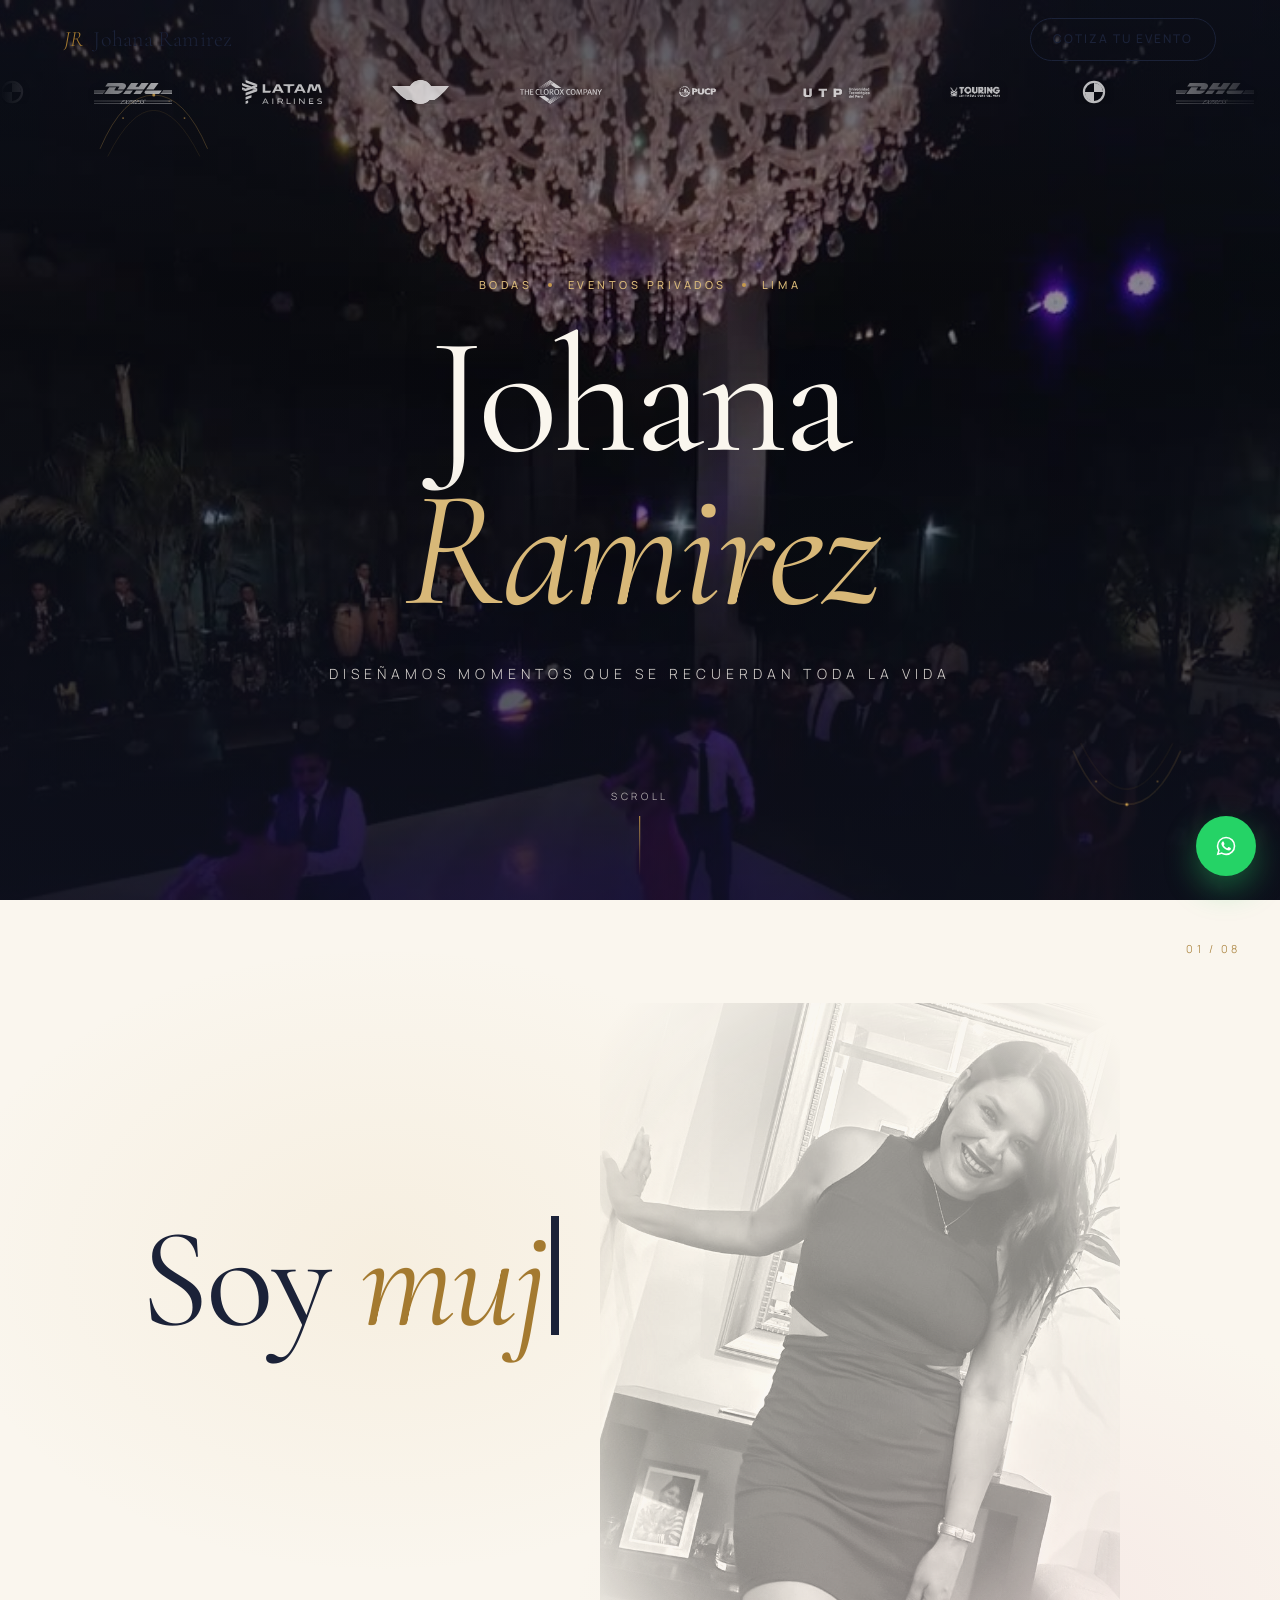
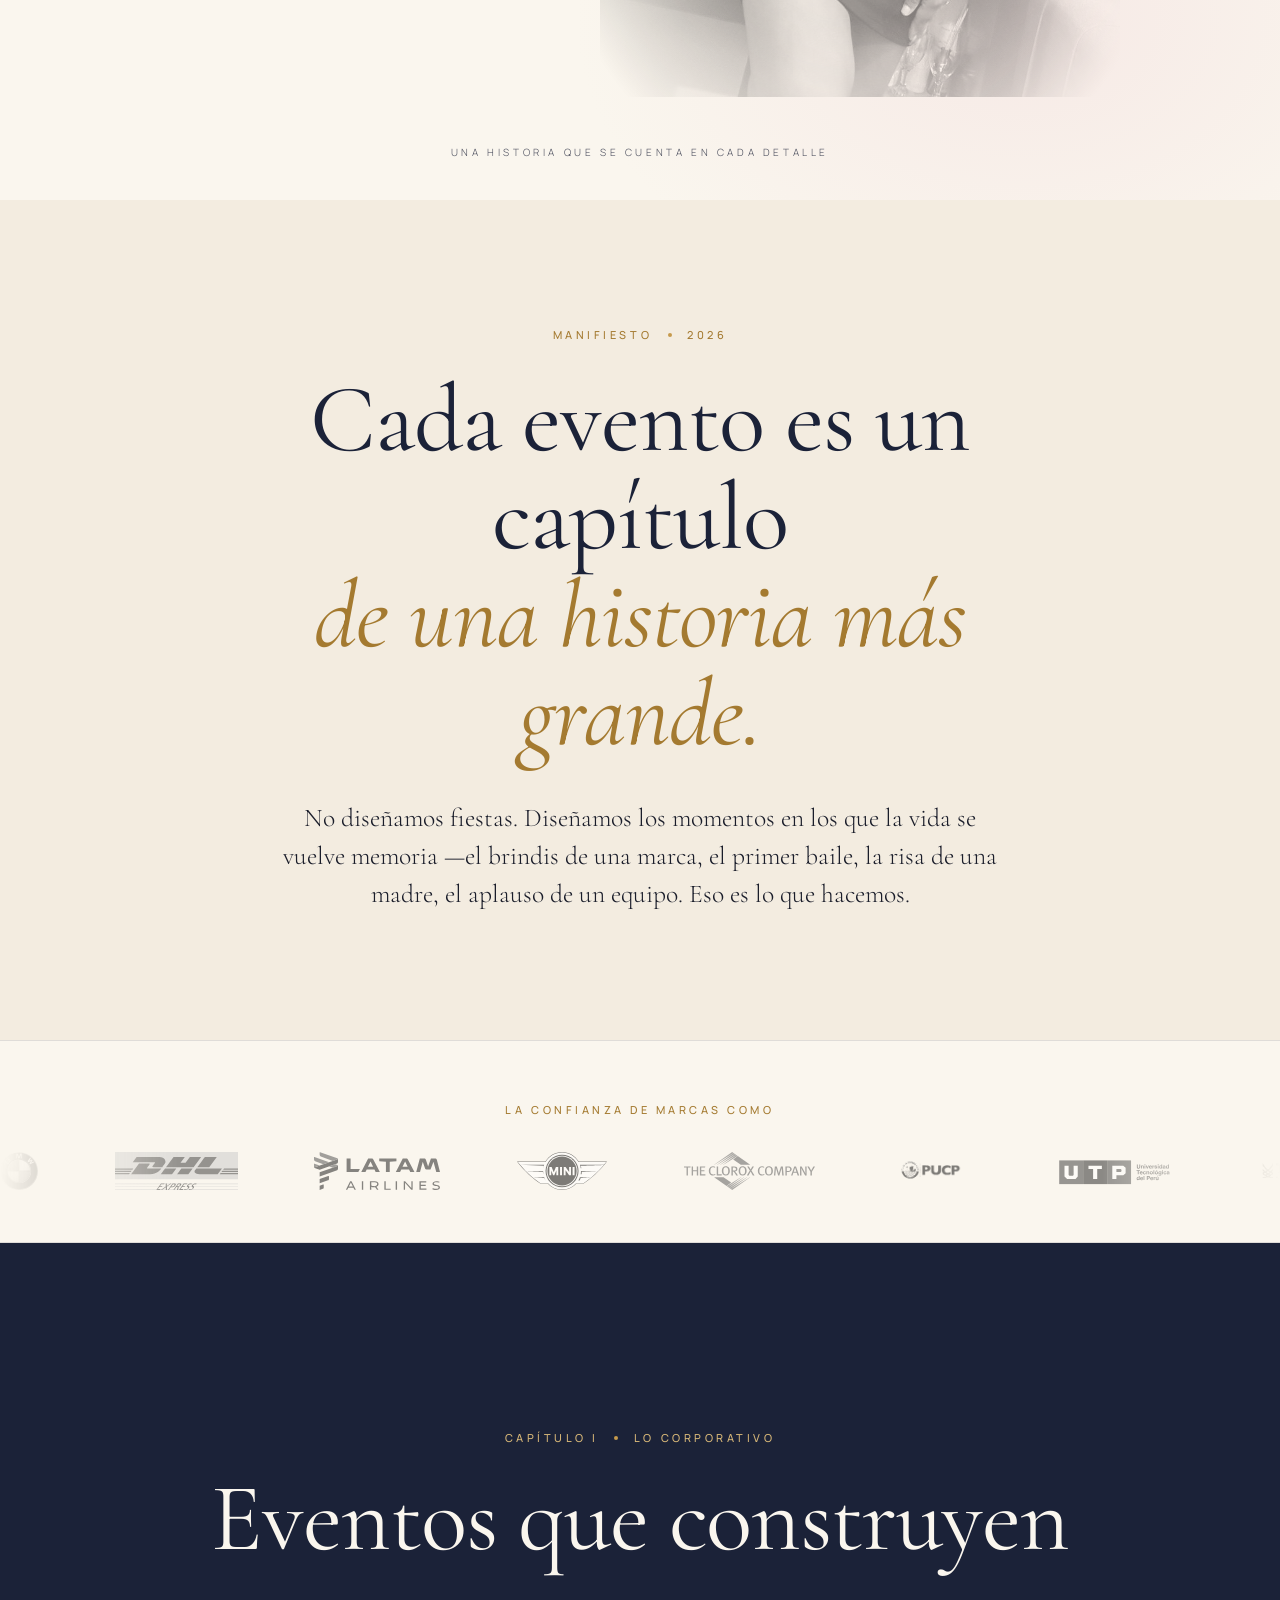
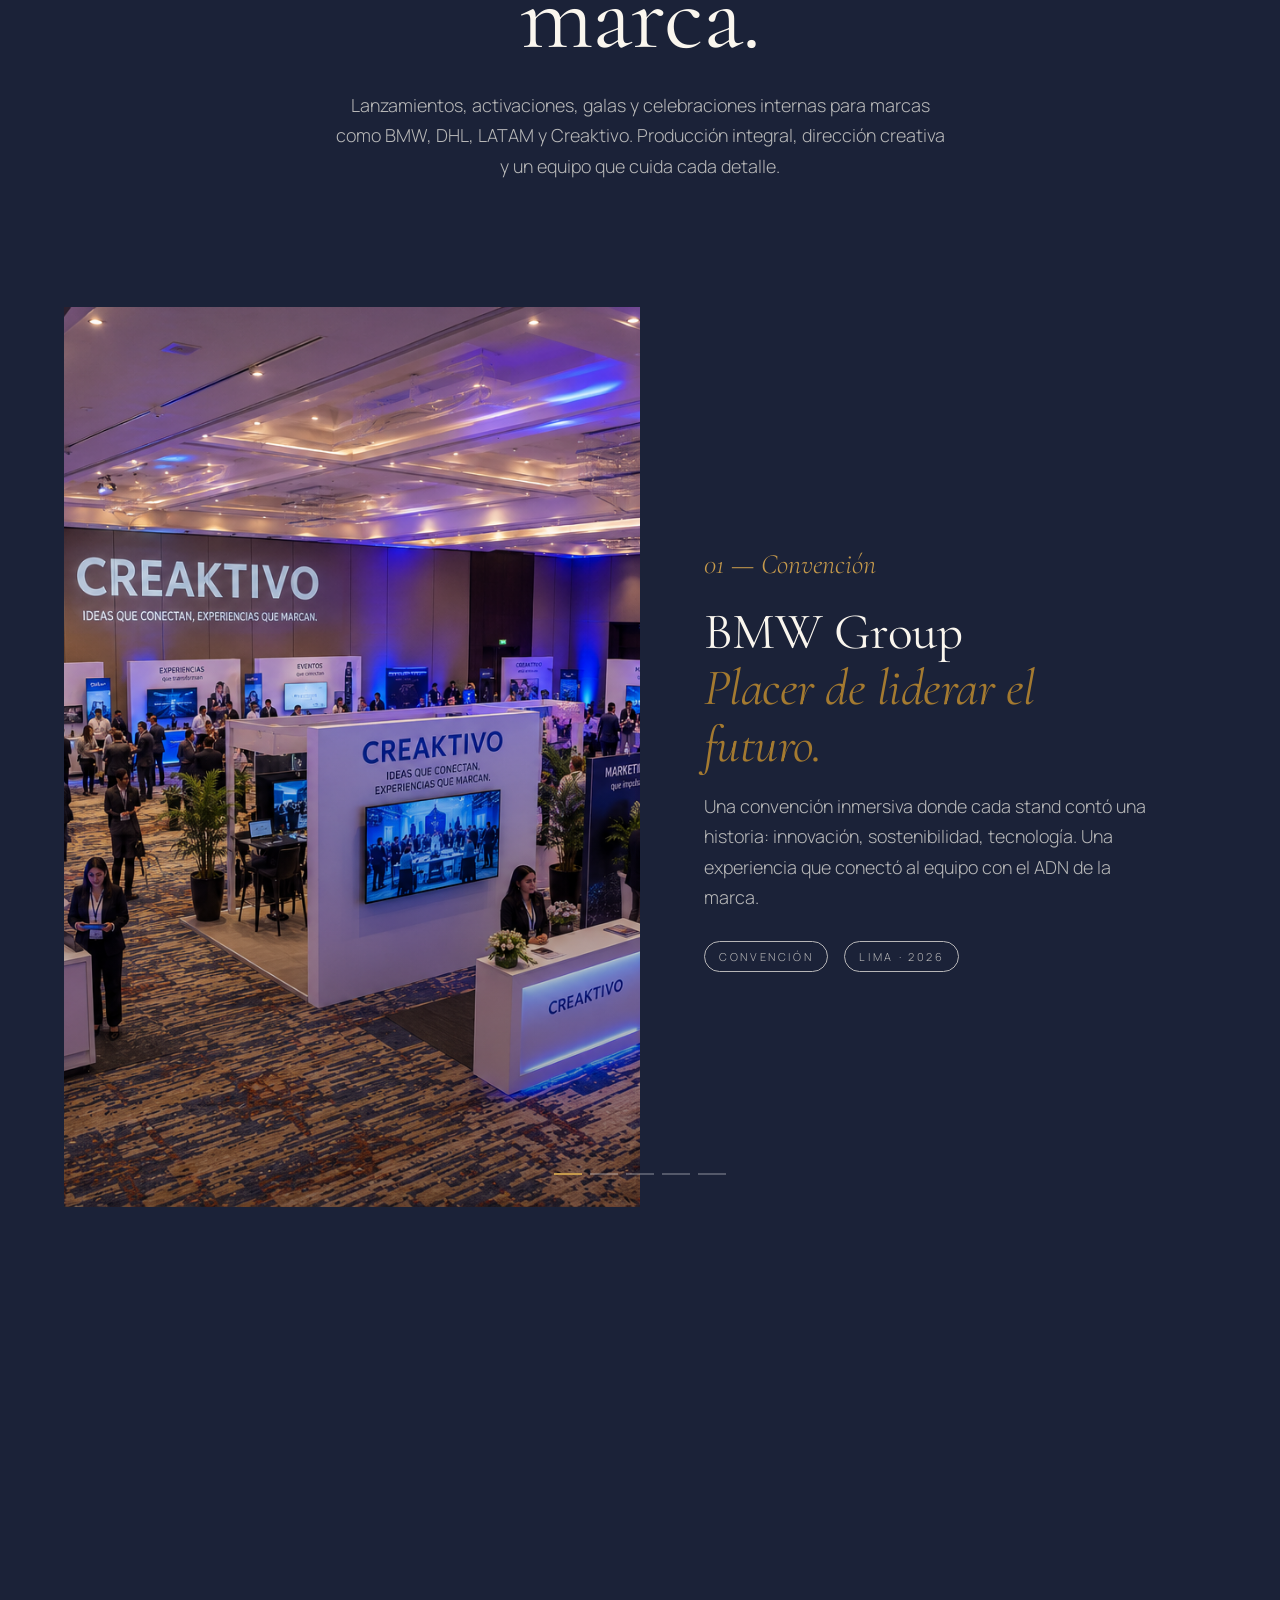
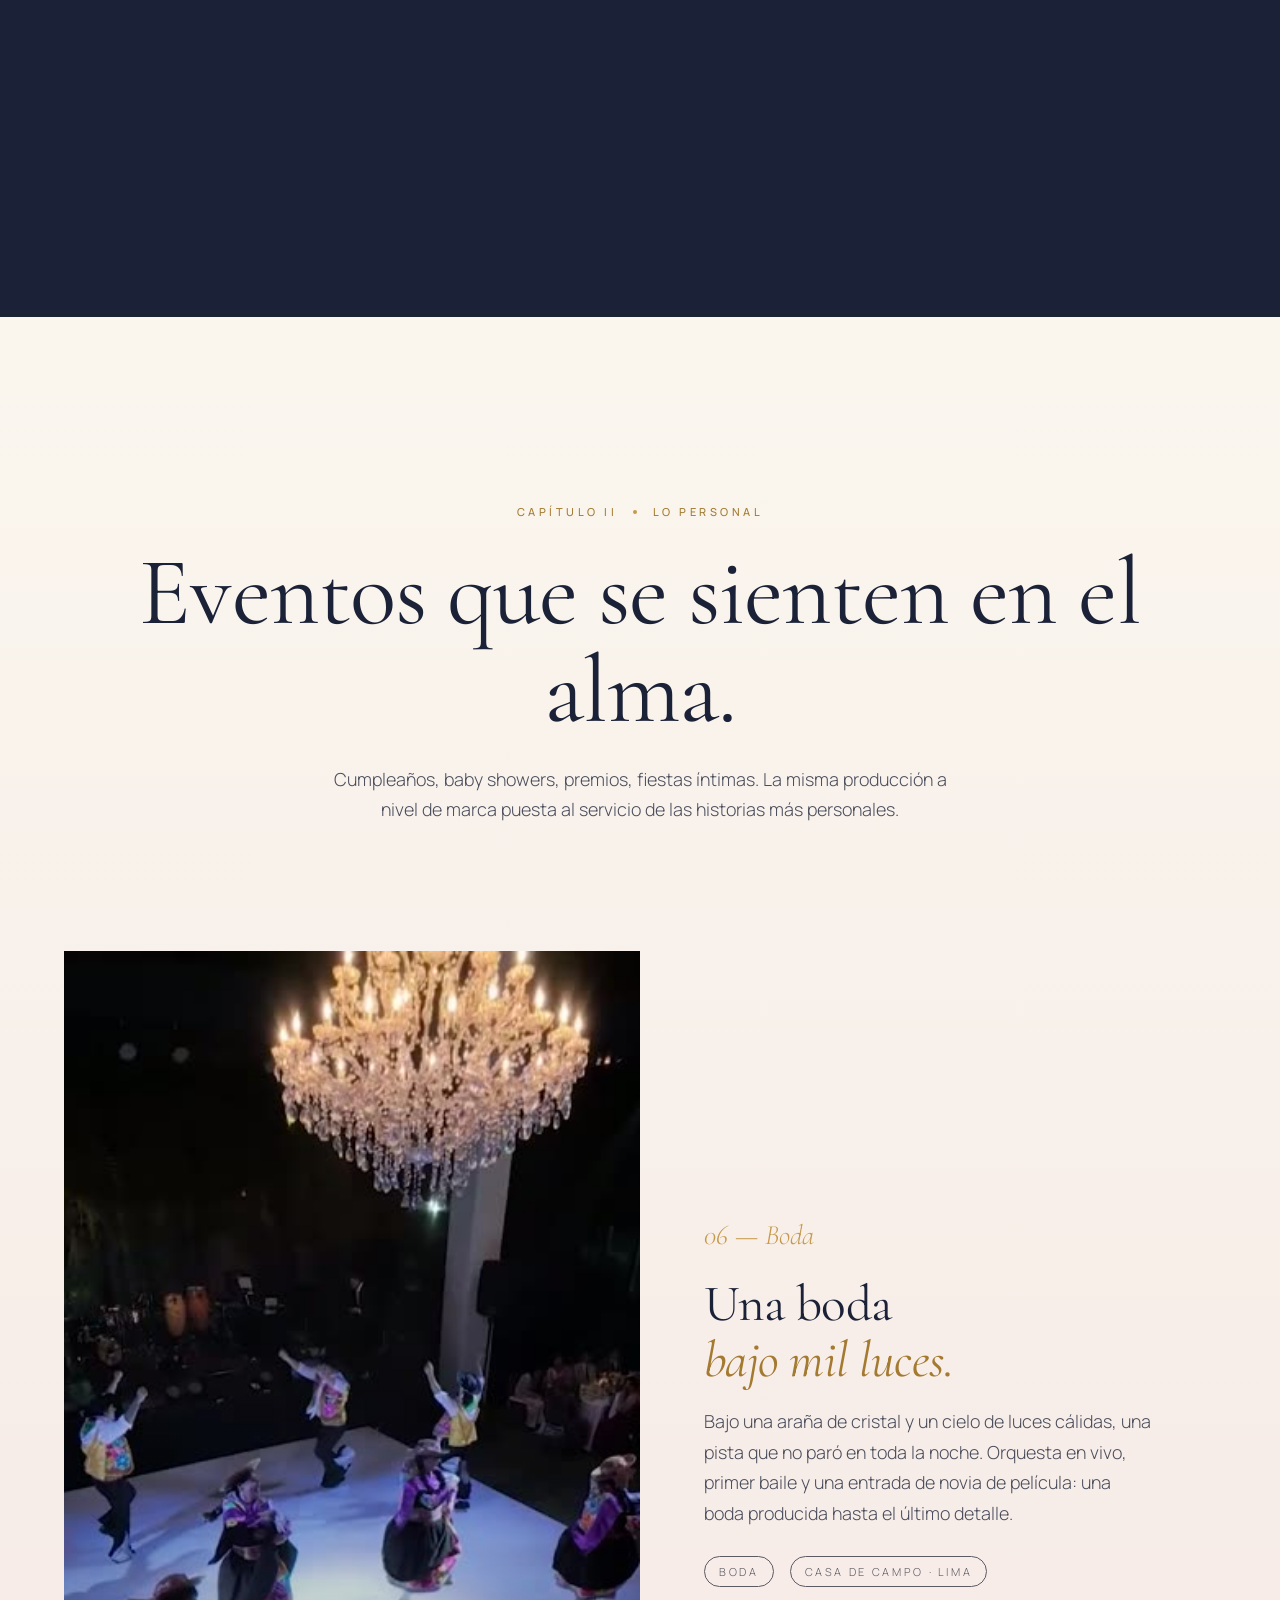
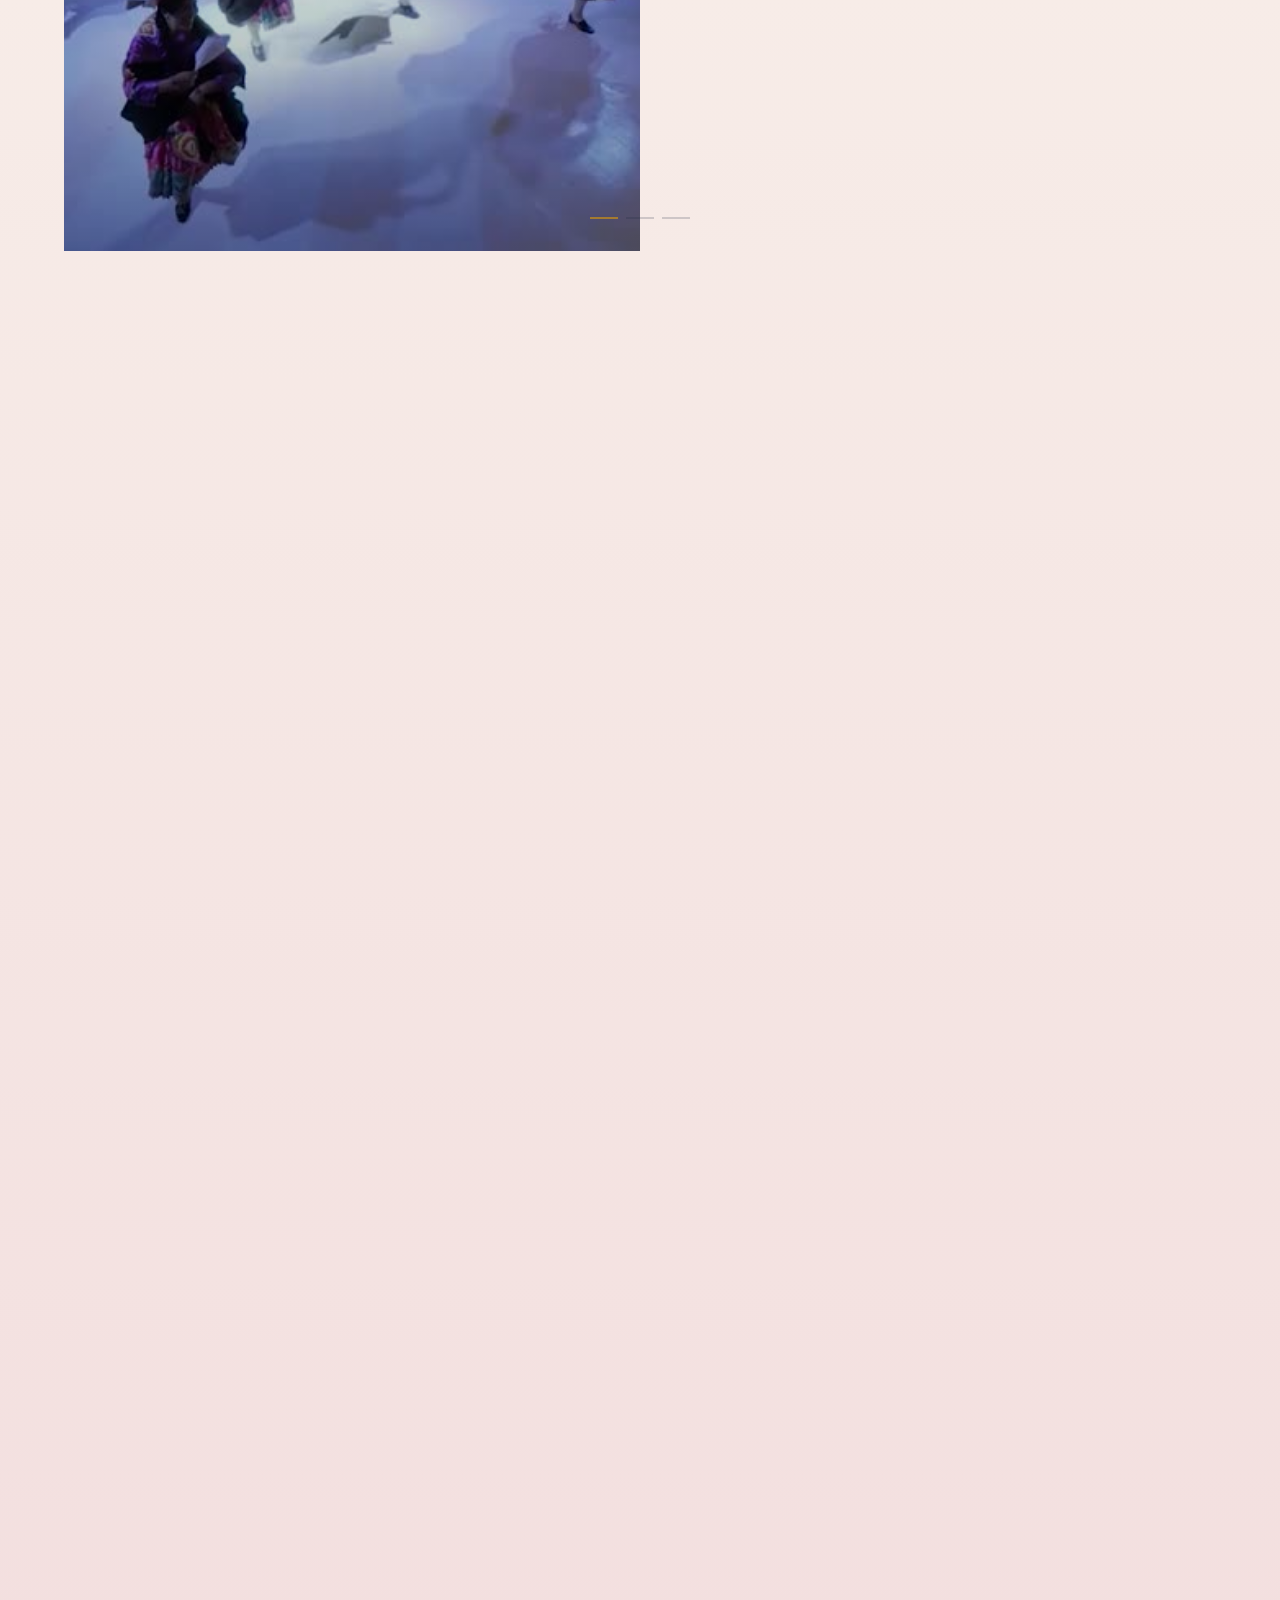
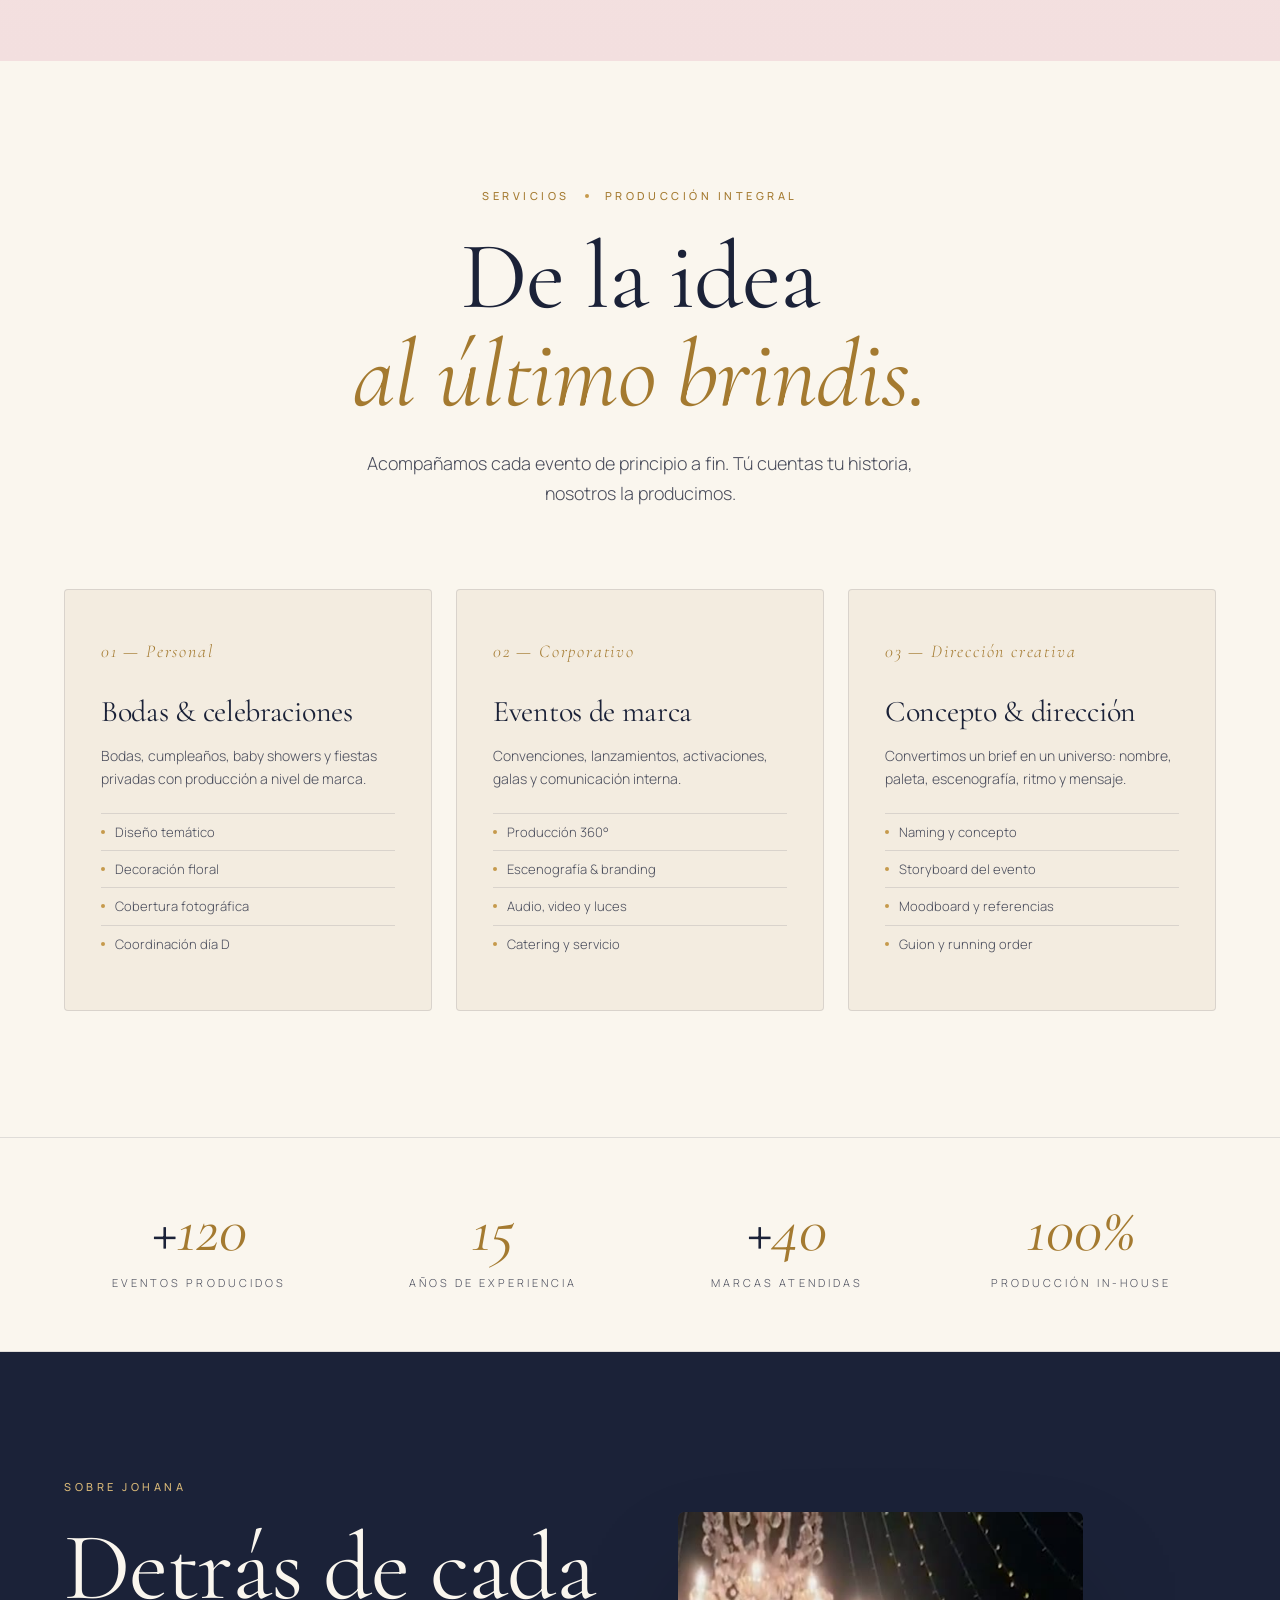
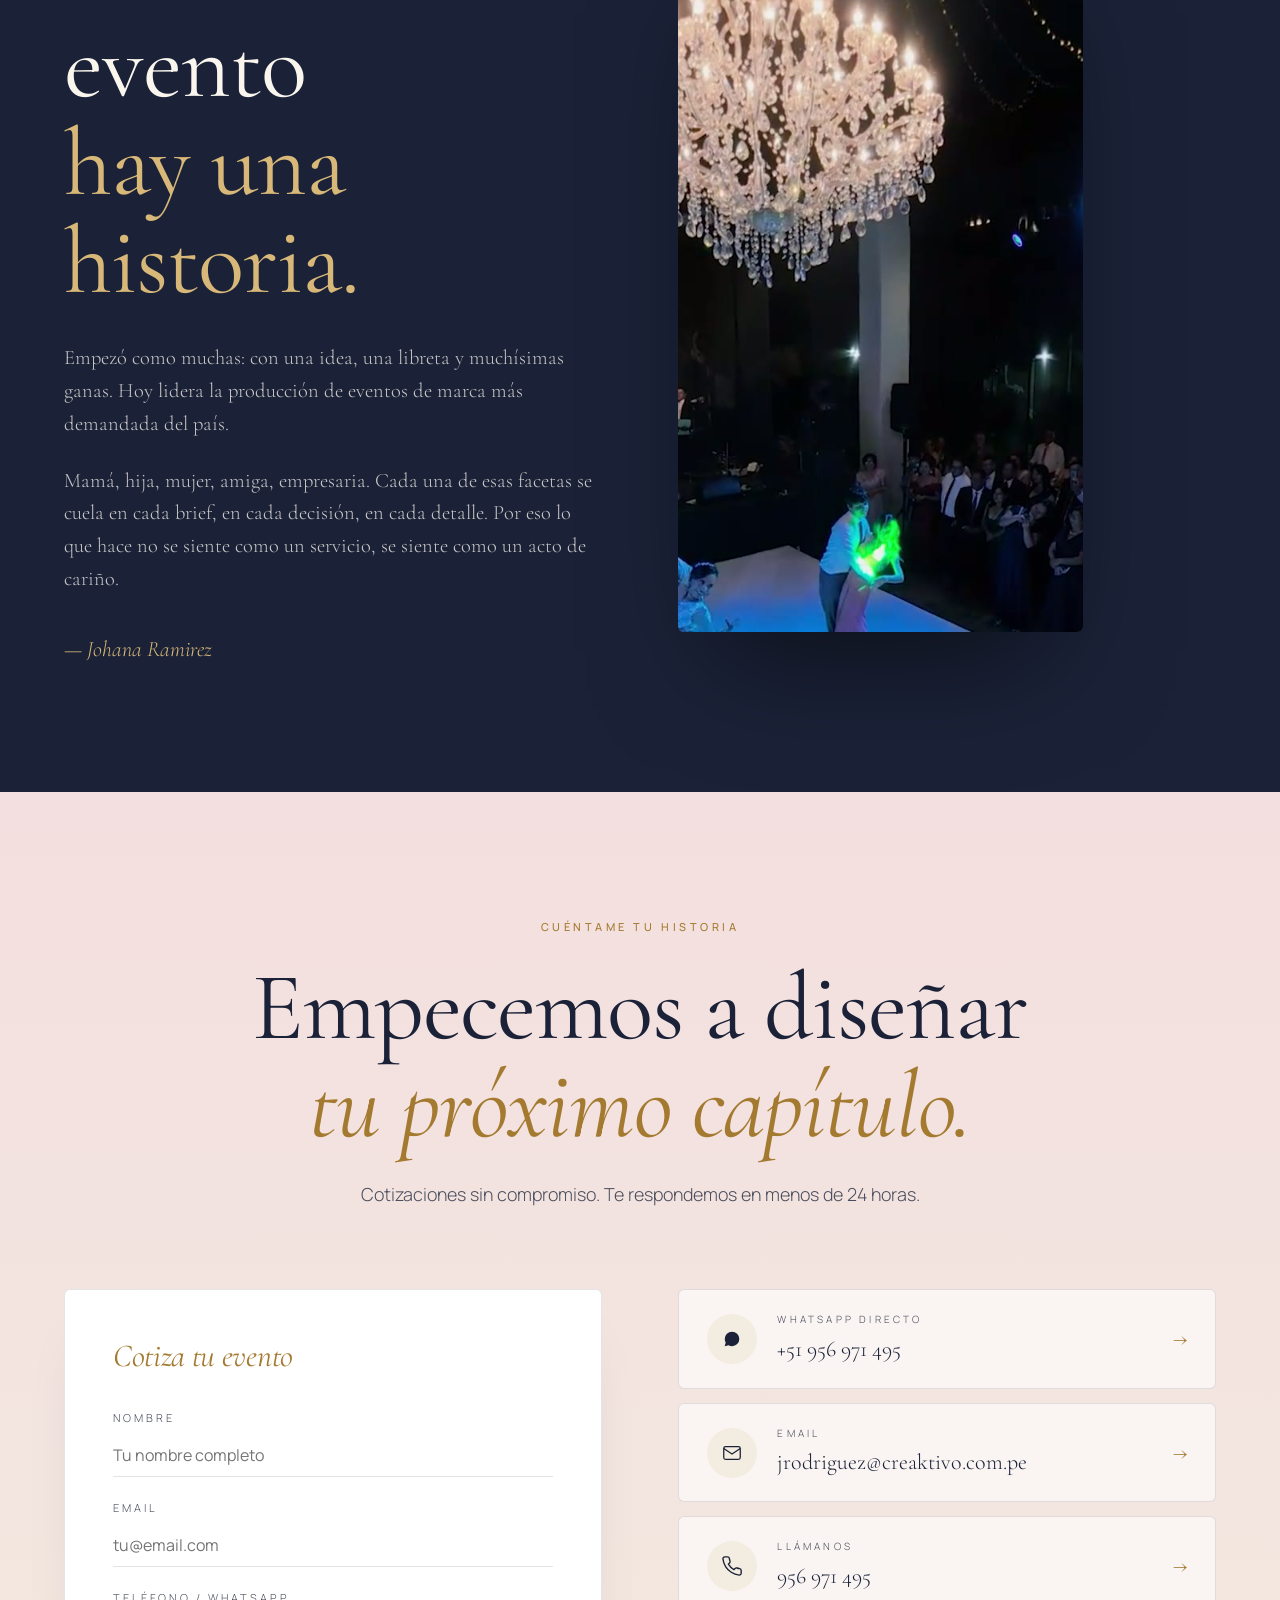
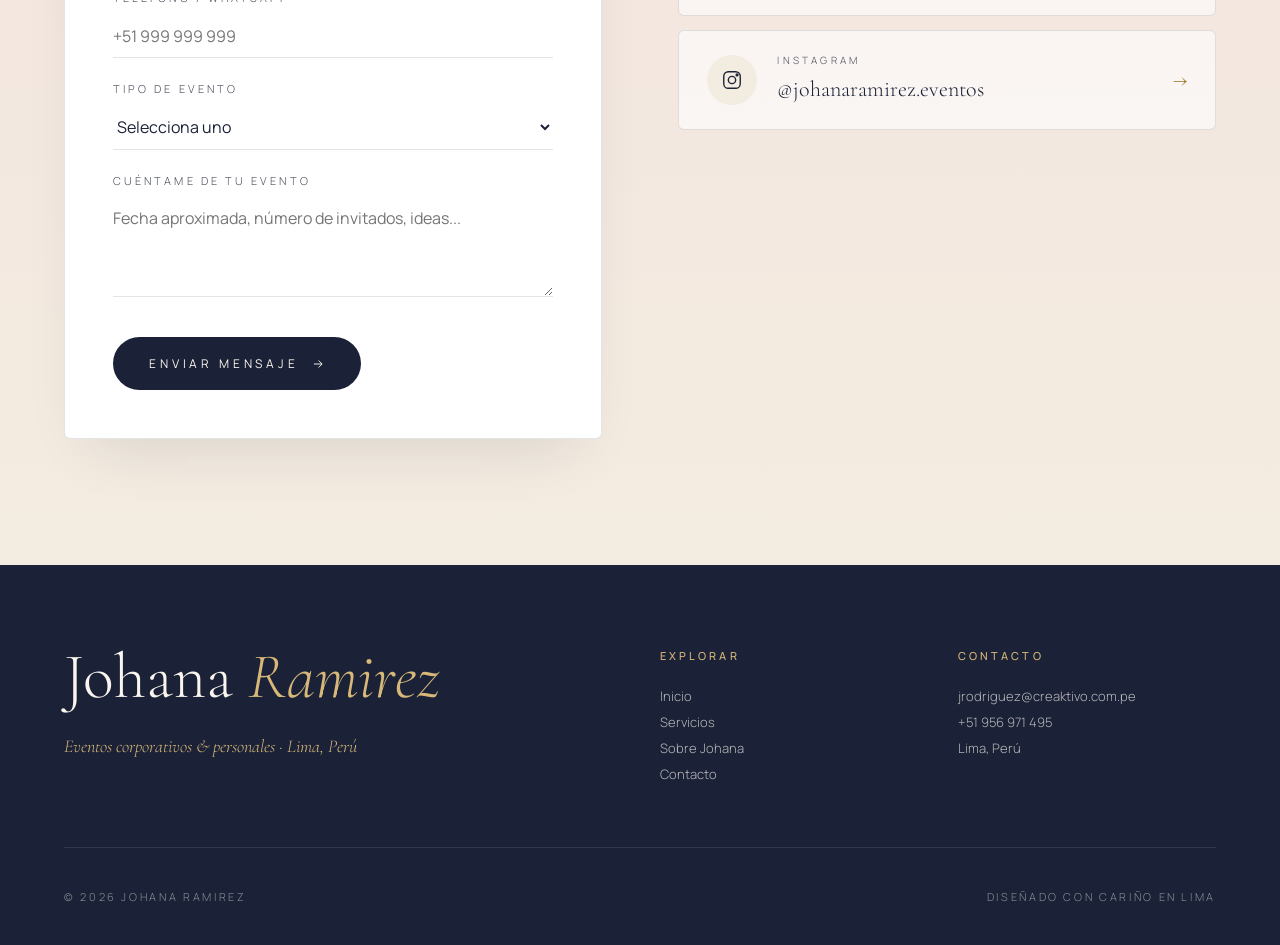
==== commit 9024cde2: "fix(hero): BMW de la linea de marcas mas visible (roundel solido) - bmw-white.svg pasa de trazos fin" ====
--- a/index.html
+++ b/index.html
@@ -62,7 +62,7 @@
     <!-- Línea de marcas — marquee horizontal arriba (color real sobre tira clara) -->
     <div class="herostrip" aria-label="Marcas que confían en la producción de Johana Ramirez">
       <div class="herostrip__track">
-        <img class="herostrip__logo" src="assets/img/svg/bmw-white.svg" alt="BMW" decoding="async" />
+        <img class="herostrip__logo" src="assets/img/svg/bmw-white.svg?v=2" alt="BMW" decoding="async" />
         <img class="herostrip__logo" src="assets/img/svg/dhl-white.svg" alt="DHL Express" decoding="async" />
         <img class="herostrip__logo" src="assets/img/svg/latam-airlines-logo.svg" alt="LATAM Airlines" decoding="async" />
         <img class="herostrip__logo" src="assets/img/svg/bmw-mini-1.svg" alt="MINI" decoding="async" />
@@ -70,7 +70,7 @@
         <img class="herostrip__logo" src="assets/img/brands/pucp.png" alt="PUCP" decoding="async" />
         <img class="herostrip__logo" src="assets/img/svg/utp-white.svg" alt="UTP" decoding="async" />
         <img class="herostrip__logo" src="assets/img/brands/touring.png" alt="Touring Club" decoding="async" />
-        <img class="herostrip__logo" src="assets/img/svg/bmw-white.svg" alt="" aria-hidden="true" decoding="async" />
+        <img class="herostrip__logo" src="assets/img/svg/bmw-white.svg?v=2" alt="" aria-hidden="true" decoding="async" />
         <img class="herostrip__logo" src="assets/img/svg/dhl-white.svg" alt="" aria-hidden="true" decoding="async" />
         <img class="herostrip__logo" src="assets/img/svg/latam-airlines-logo.svg" alt="" aria-hidden="true" decoding="async" />
         <img class="herostrip__logo" src="assets/img/svg/bmw-mini-1.svg" alt="" aria-hidden="true" decoding="async" />
@@ -78,7 +78,7 @@
         <img class="herostrip__logo" src="assets/img/brands/pucp.png" alt="" aria-hidden="true" decoding="async" />
         <img class="herostrip__logo" src="assets/img/svg/utp-white.svg" alt="" aria-hidden="true" decoding="async" />
         <img class="herostrip__logo" src="assets/img/brands/touring.png" alt="" aria-hidden="true" decoding="async" />
-        <img class="herostrip__logo" src="assets/img/svg/bmw-white.svg" alt="" aria-hidden="true" decoding="async" />
+        <img class="herostrip__logo" src="assets/img/svg/bmw-white.svg?v=2" alt="" aria-hidden="true" decoding="async" />
         <img class="herostrip__logo" src="assets/img/svg/dhl-white.svg" alt="" aria-hidden="true" decoding="async" />
         <img class="herostrip__logo" src="assets/img/svg/latam-airlines-logo.svg" alt="" aria-hidden="true" decoding="async" />
         <img class="herostrip__logo" src="assets/img/svg/bmw-mini-1.svg" alt="" aria-hidden="true" decoding="async" />
@@ -86,7 +86,7 @@
         <img class="herostrip__logo" src="assets/img/brands/pucp.png" alt="" aria-hidden="true" decoding="async" />
         <img class="herostrip__logo" src="assets/img/svg/utp-white.svg" alt="" aria-hidden="true" decoding="async" />
         <img class="herostrip__logo" src="assets/img/brands/touring.png" alt="" aria-hidden="true" decoding="async" />
-        <img class="herostrip__logo" src="assets/img/svg/bmw-white.svg" alt="" aria-hidden="true" decoding="async" />
+        <img class="herostrip__logo" src="assets/img/svg/bmw-white.svg?v=2" alt="" aria-hidden="true" decoding="async" />
         <img class="herostrip__logo" src="assets/img/svg/dhl-white.svg" alt="" aria-hidden="true" decoding="async" />
         <img class="herostrip__logo" src="assets/img/svg/latam-airlines-logo.svg" alt="" aria-hidden="true" decoding="async" />
         <img class="herostrip__logo" src="assets/img/svg/bmw-mini-1.svg" alt="" aria-hidden="true" decoding="async" />
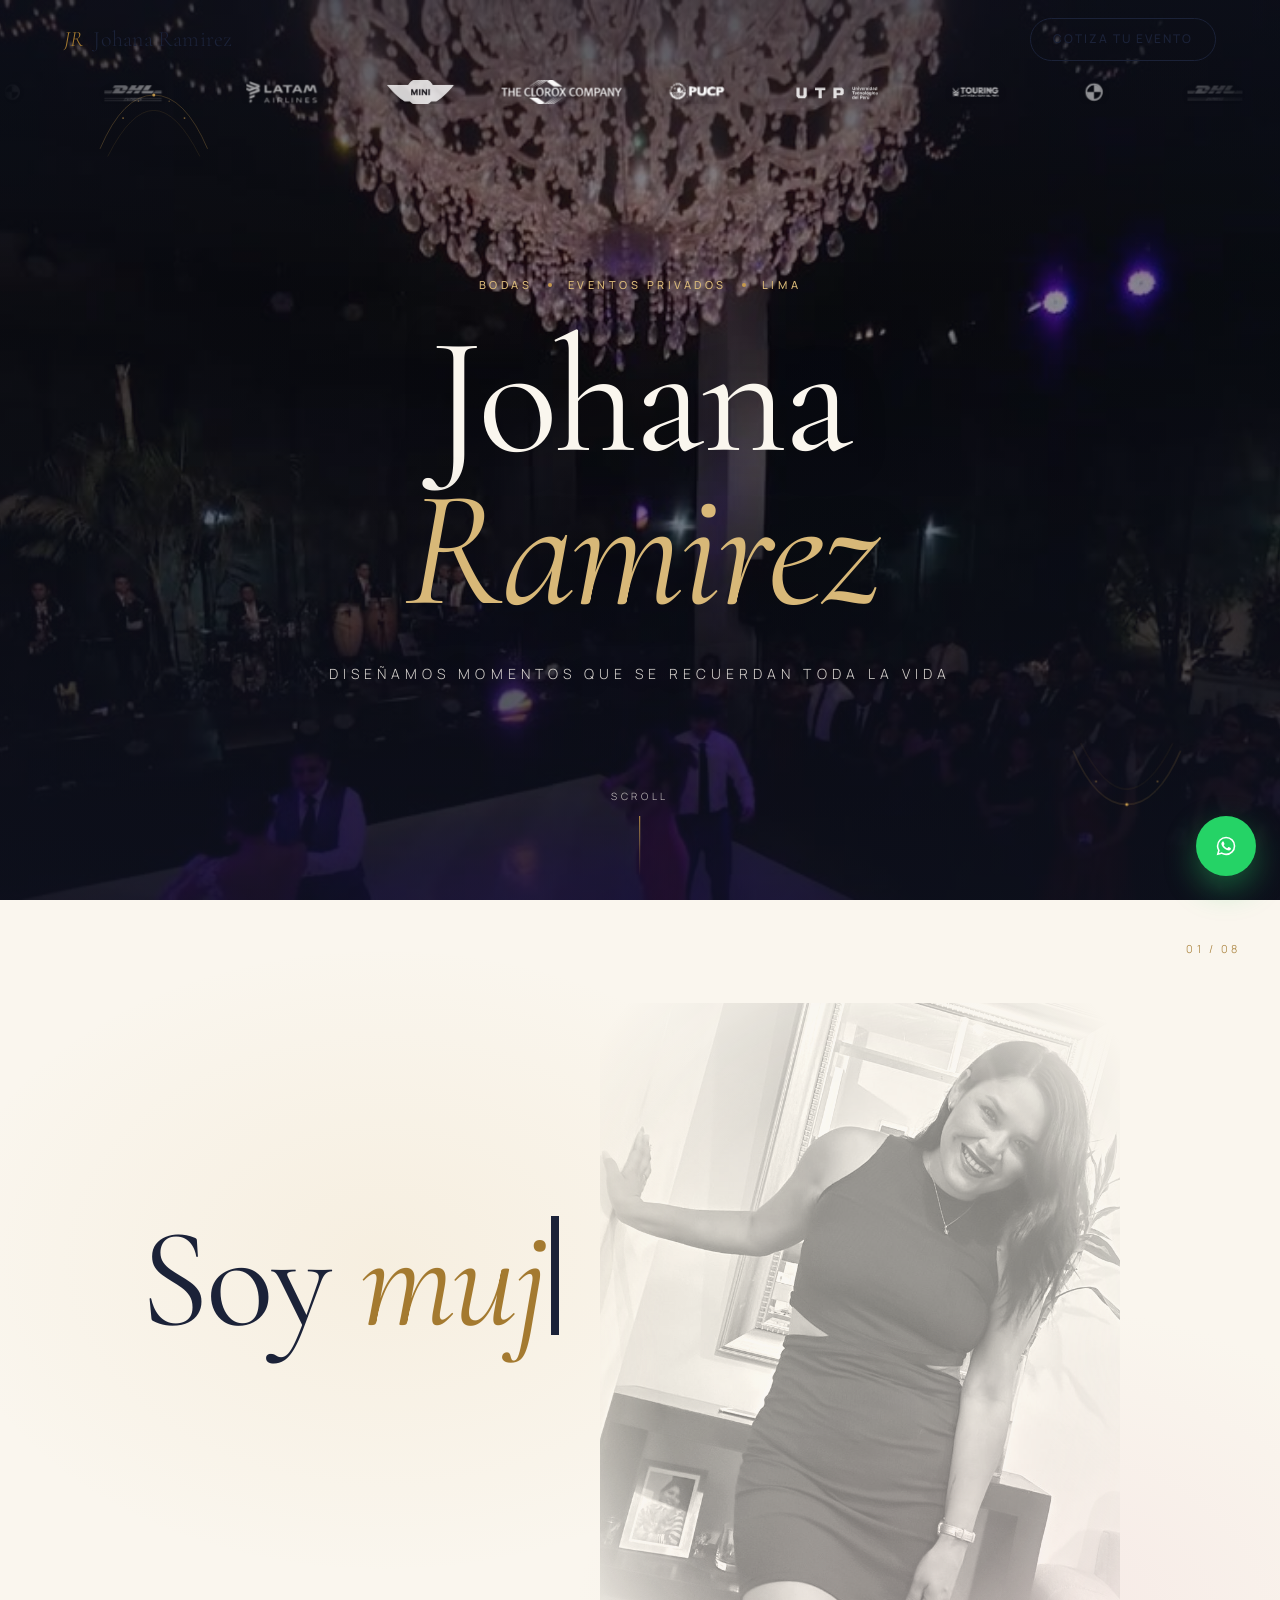
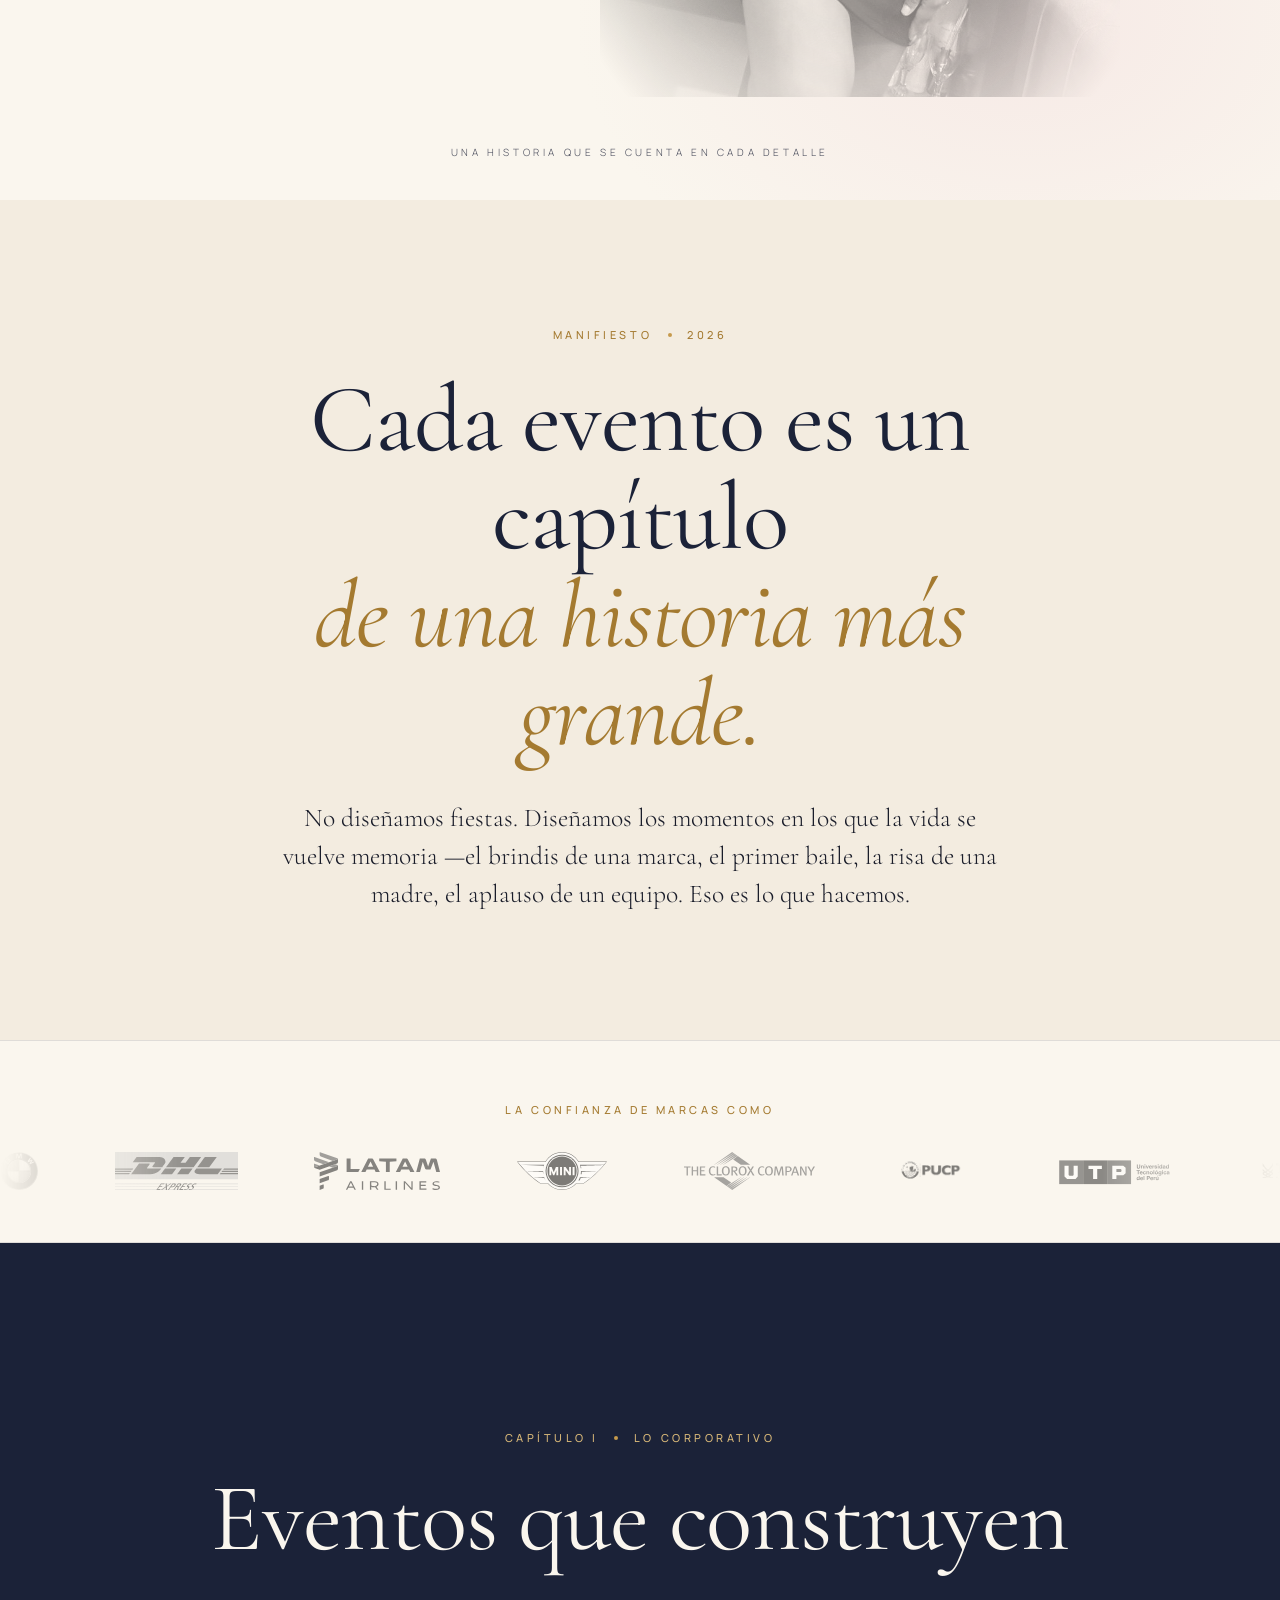
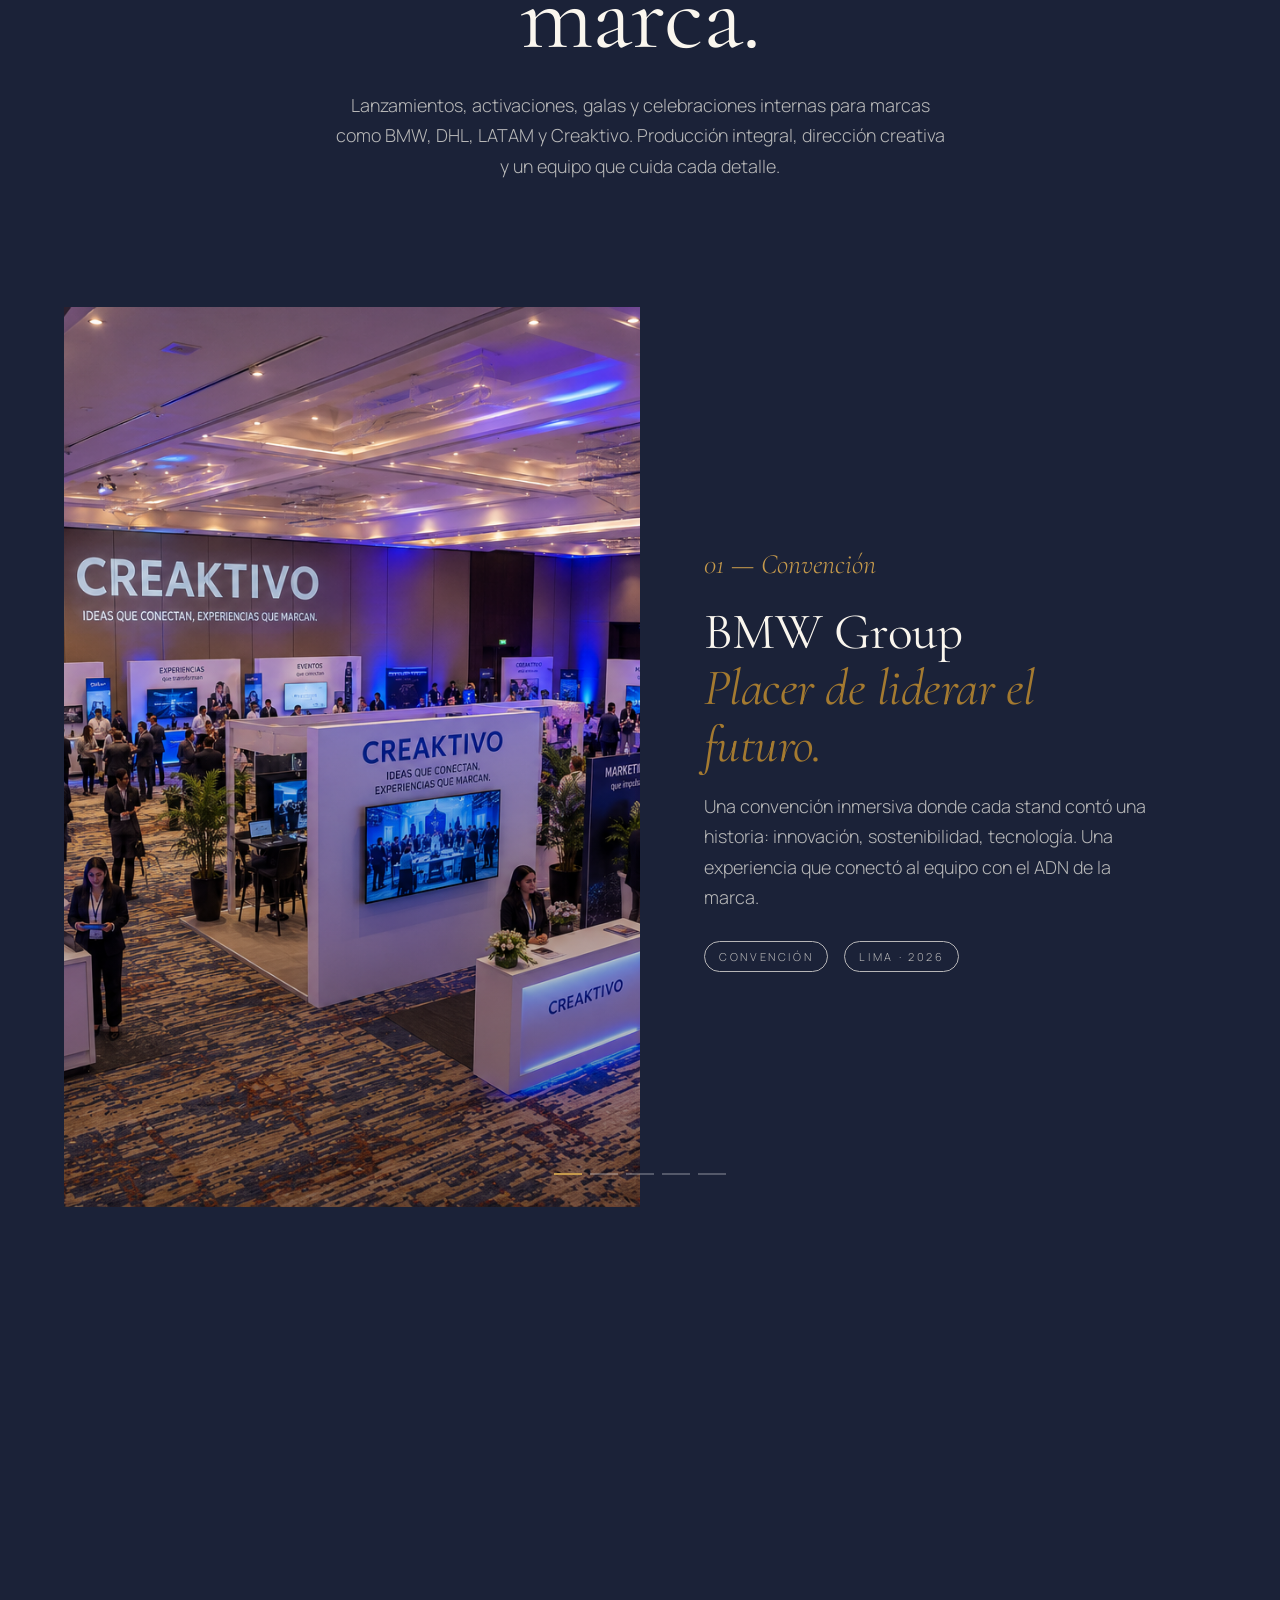
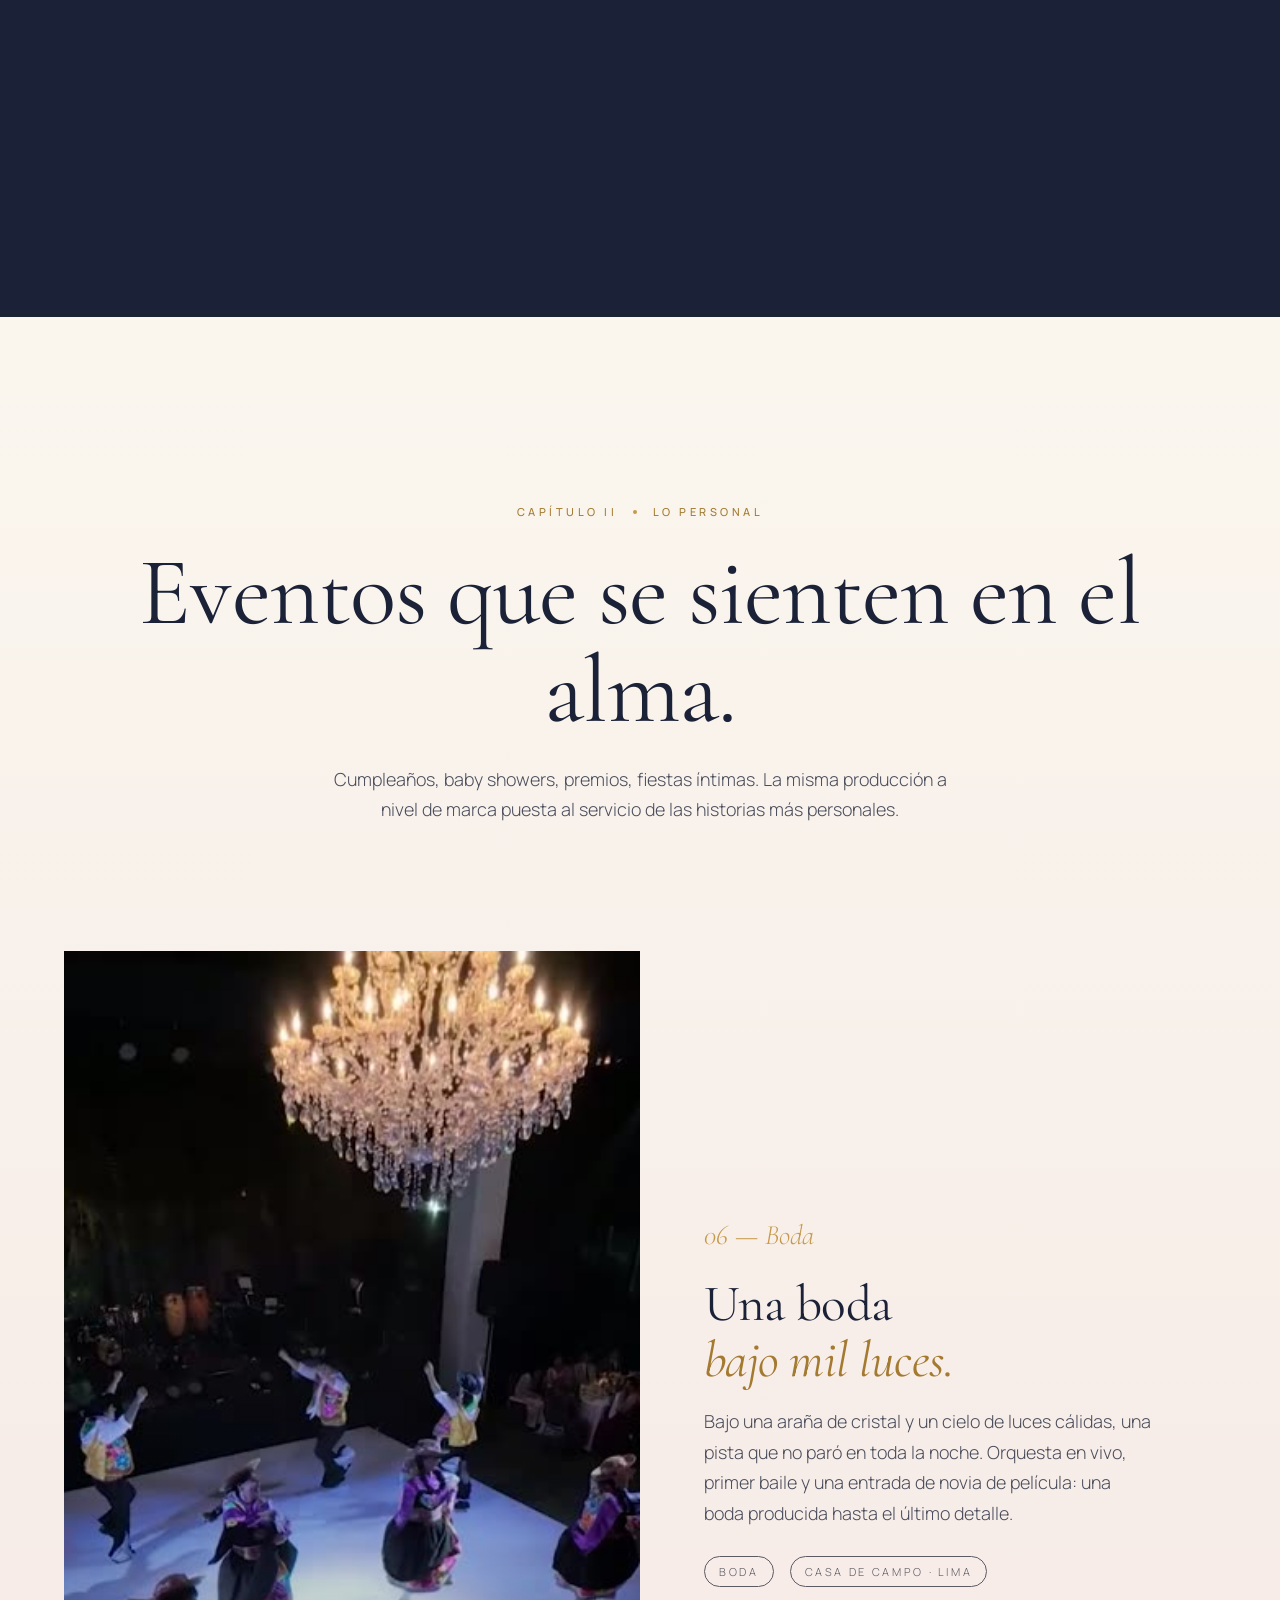
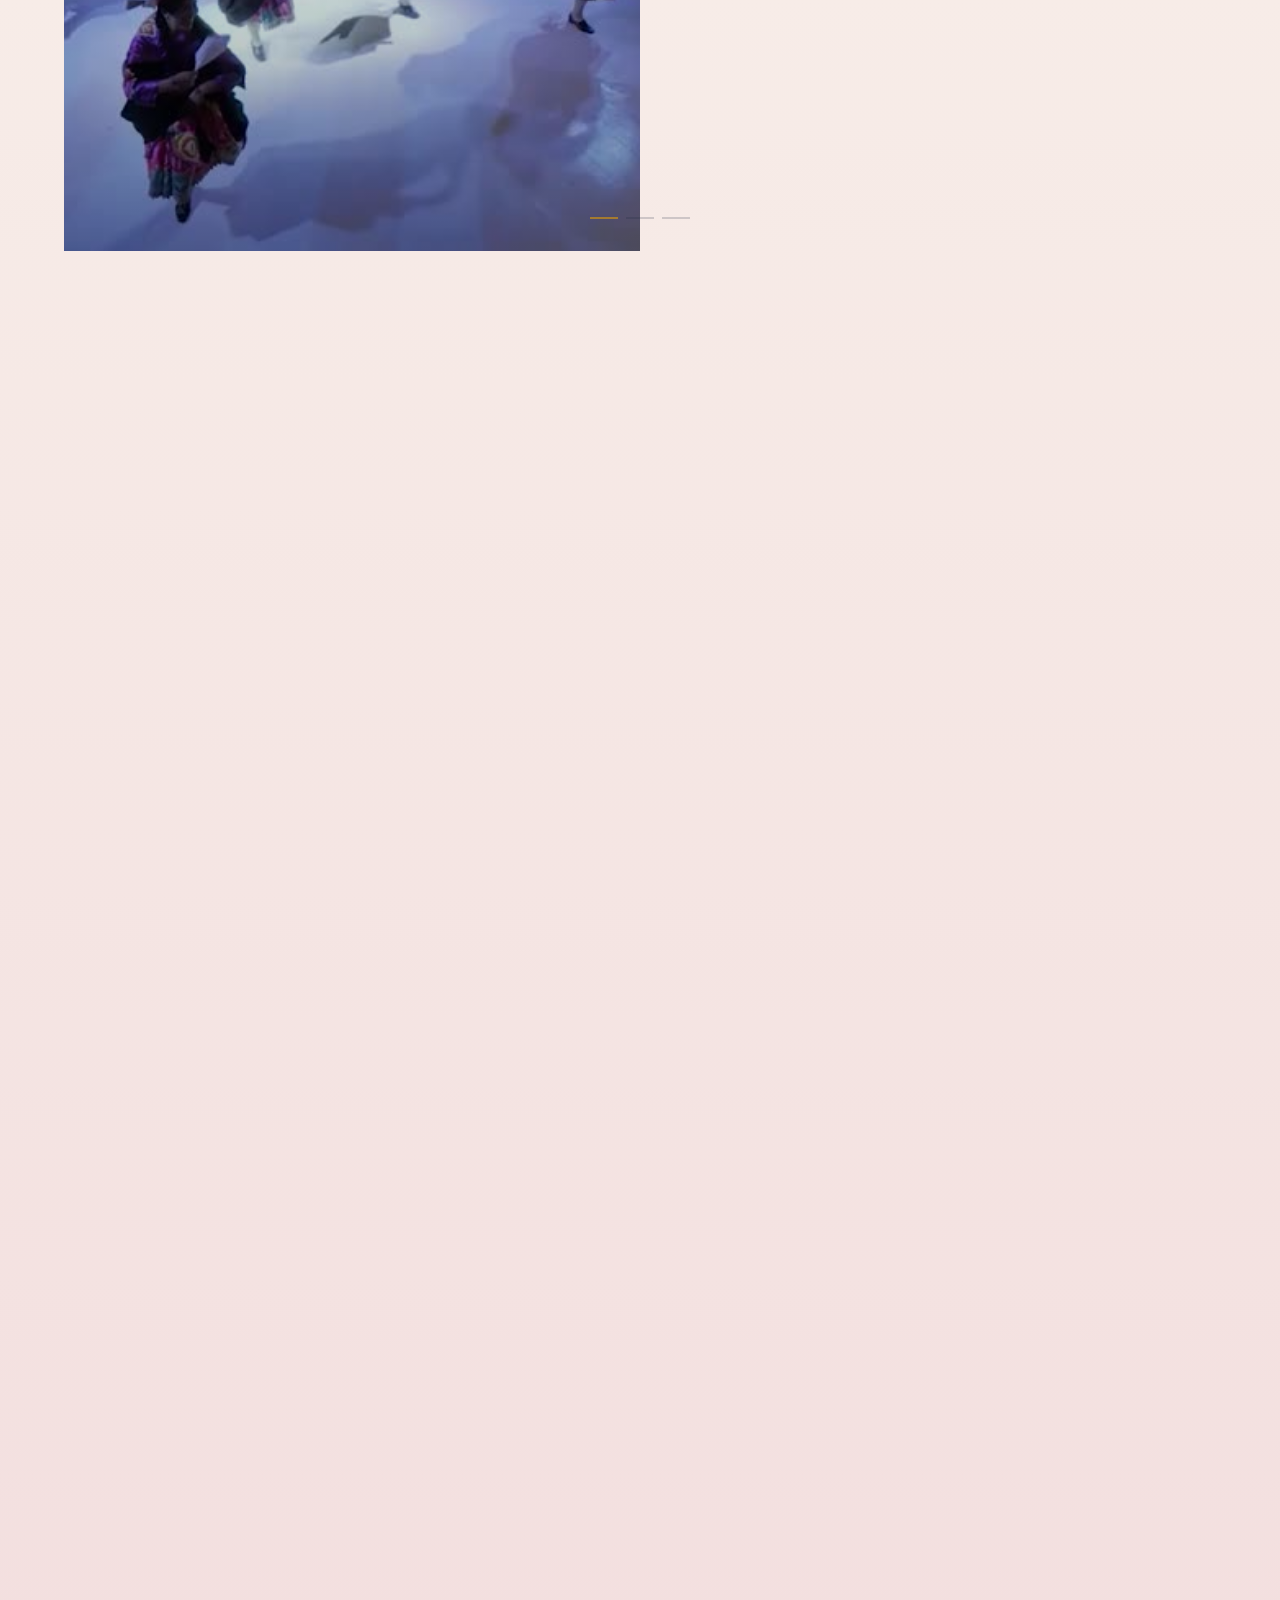
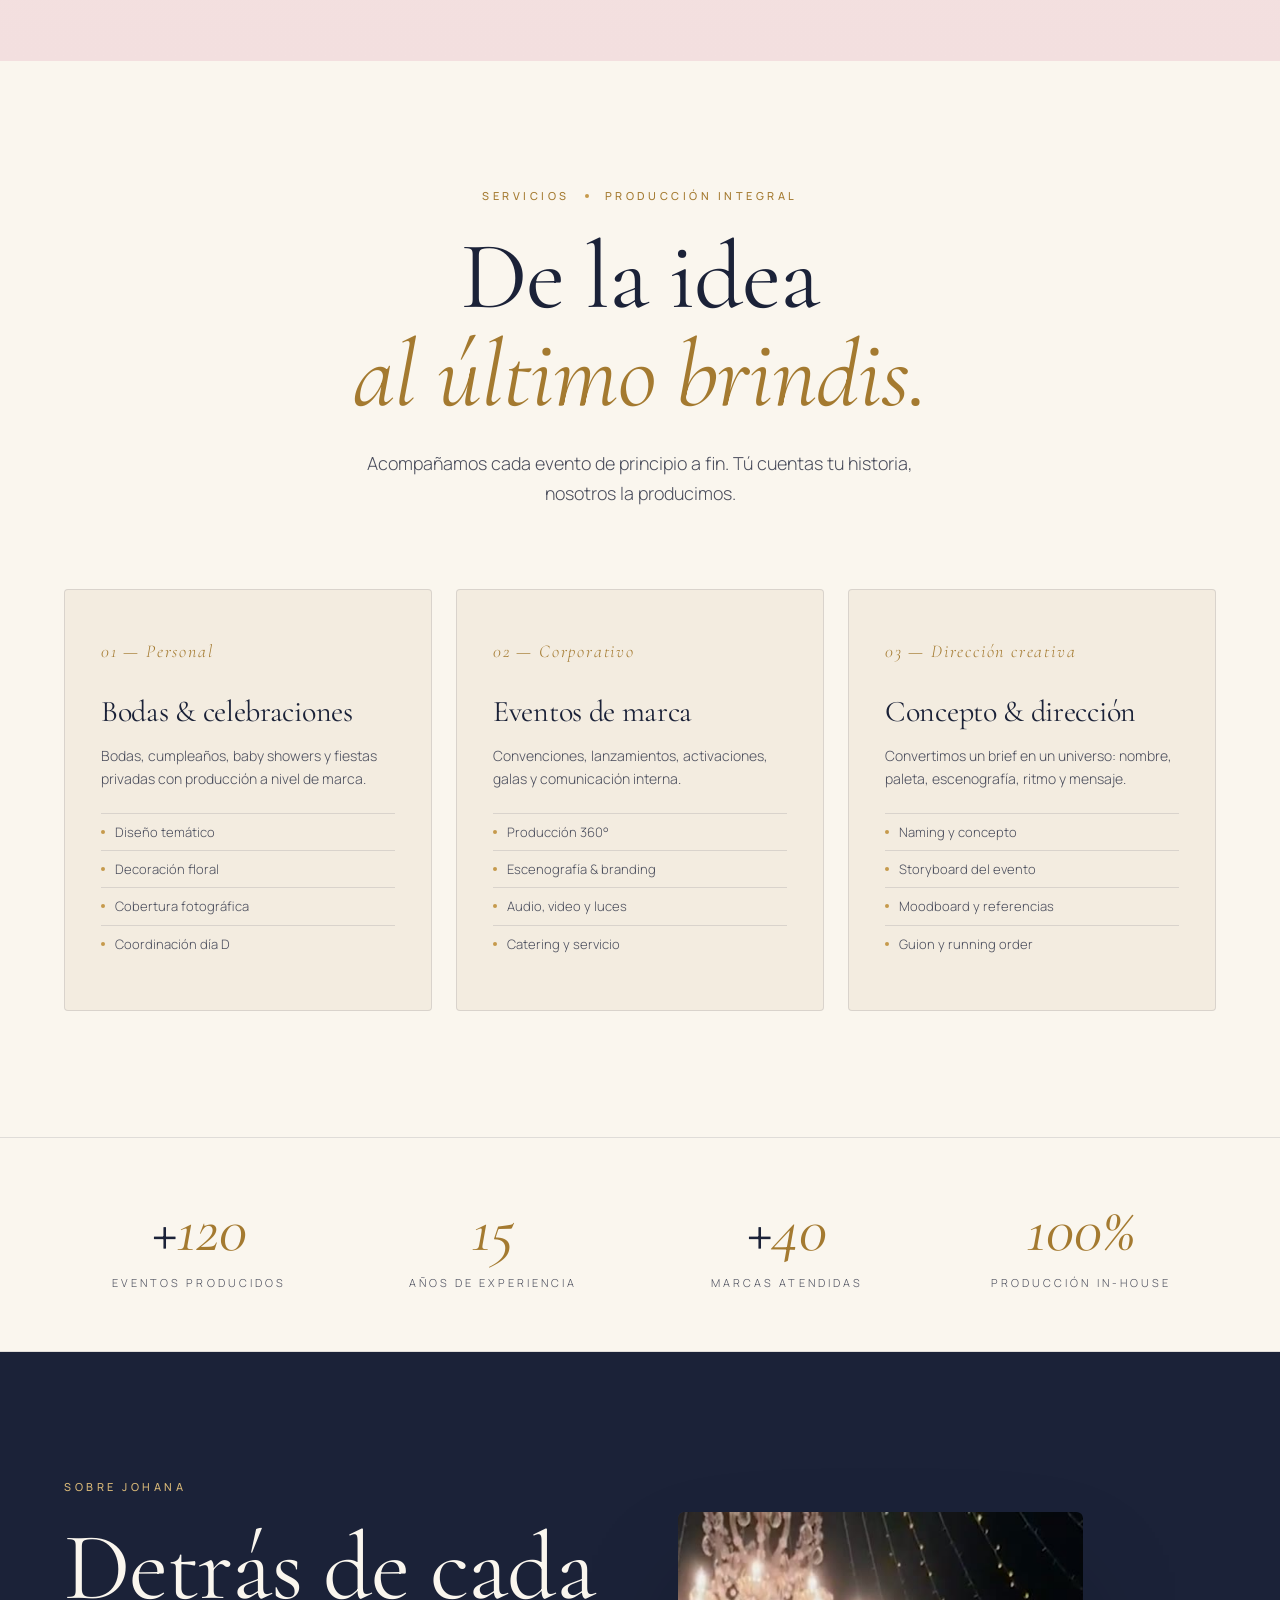
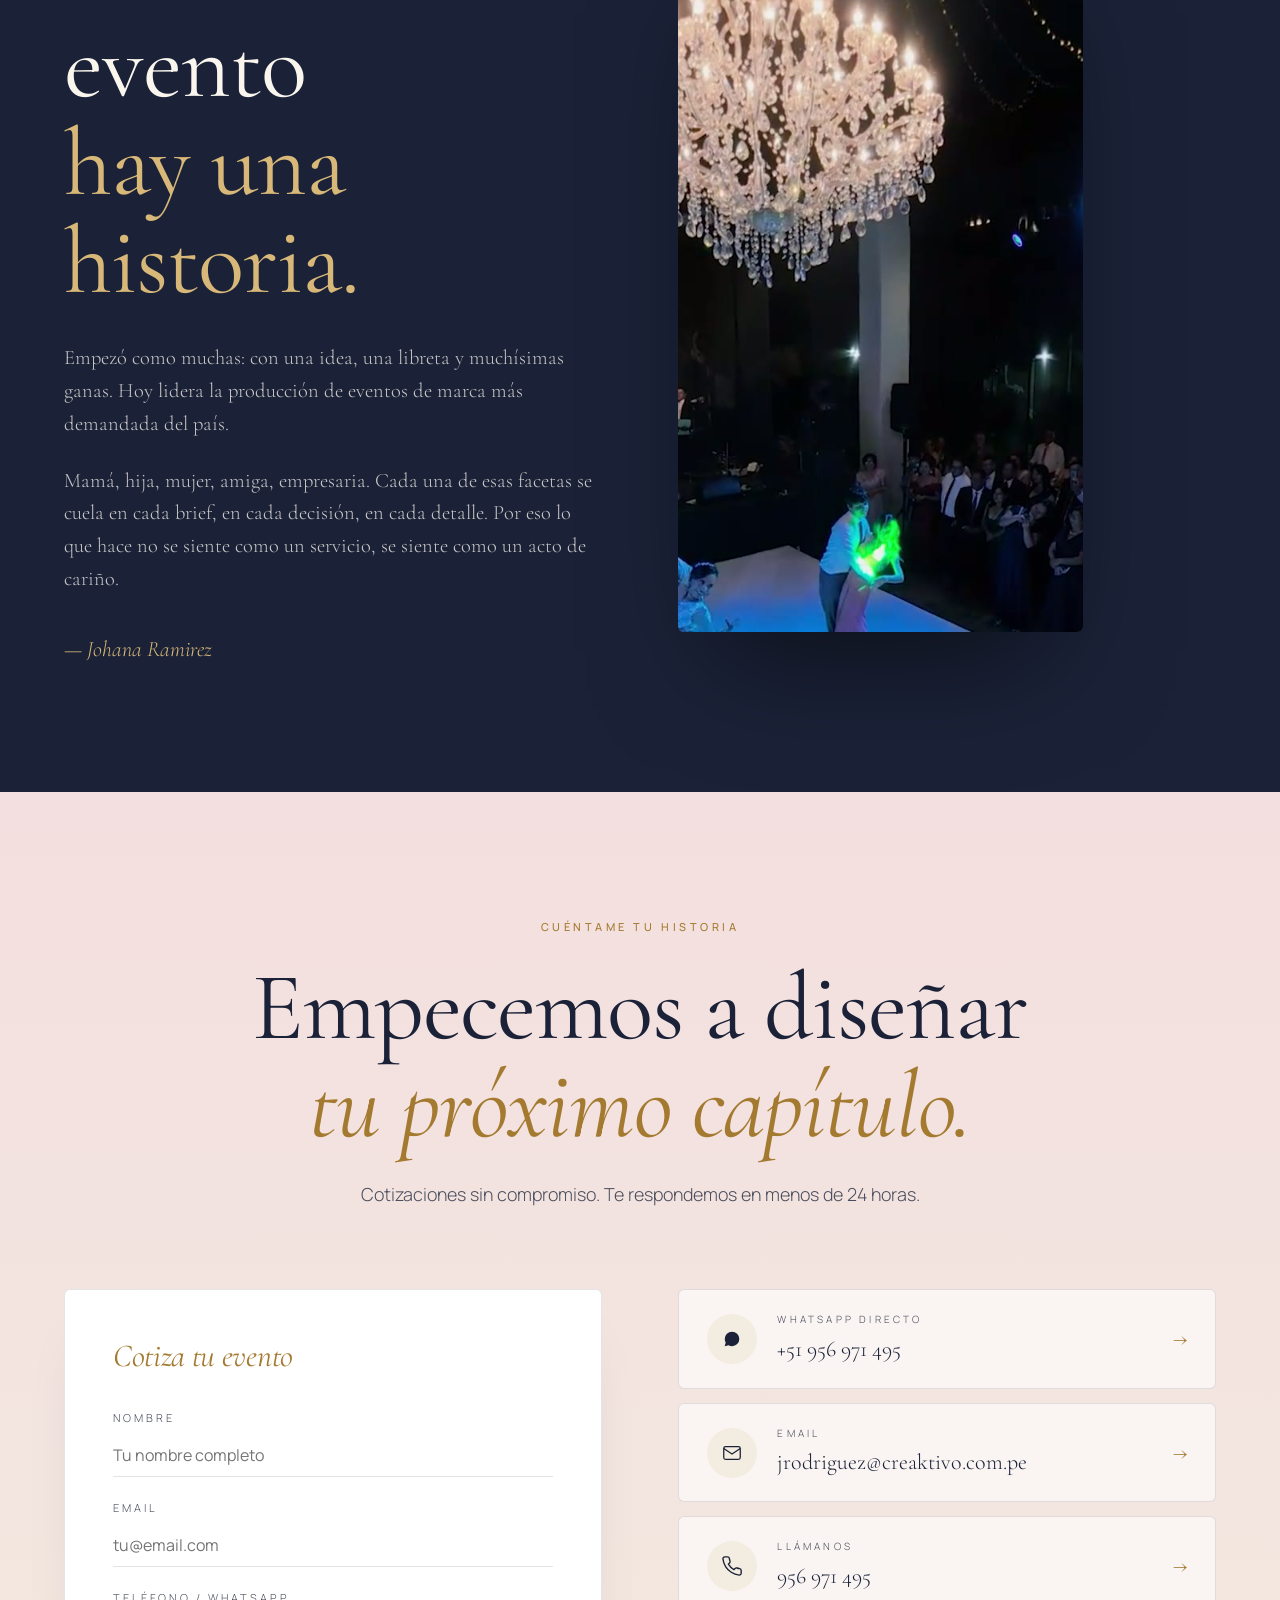
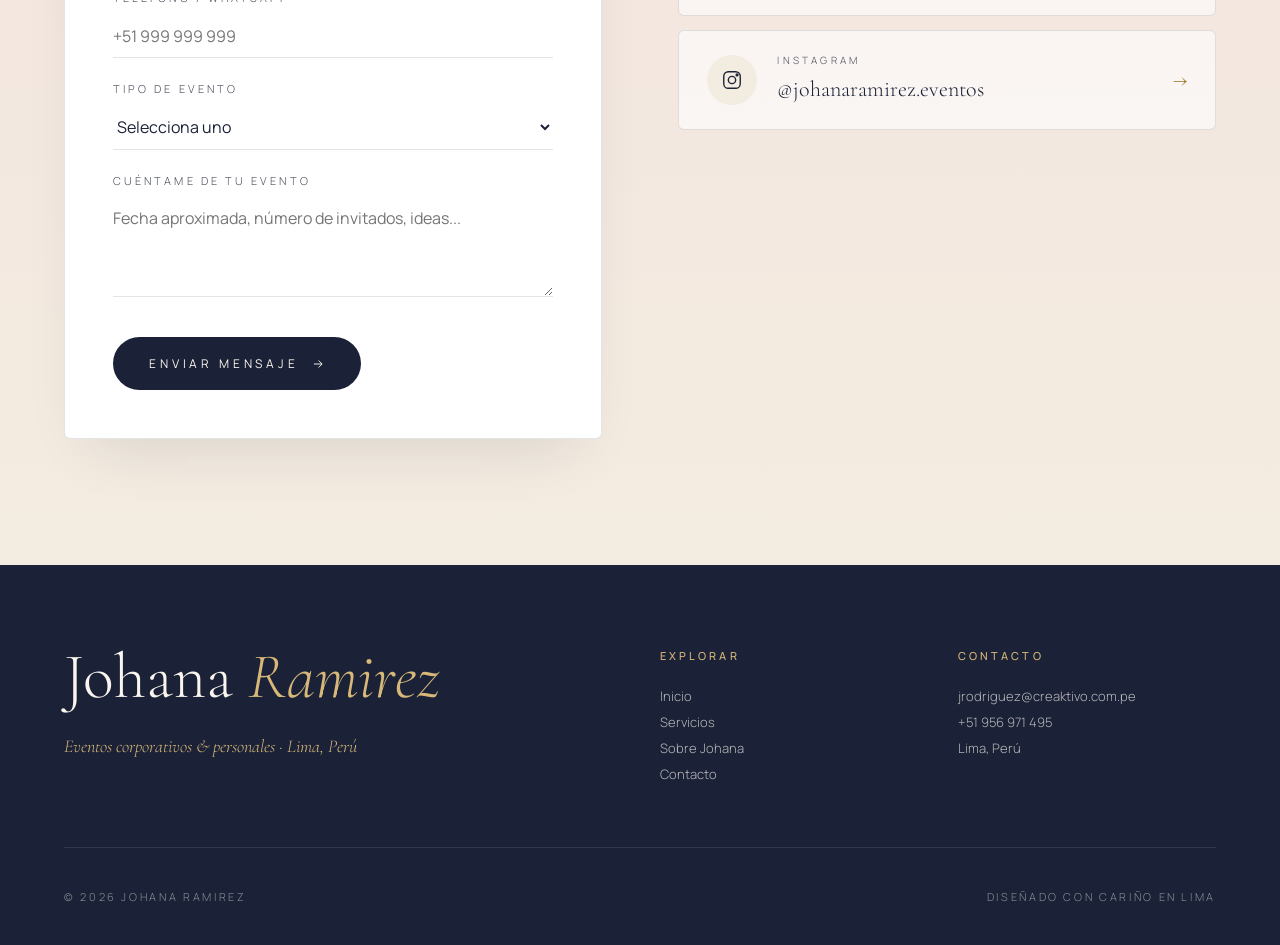
==== commit 505b4576: "feat(hero): efecto lupa en la linea de marcas + MINI legible - Lente (JS): cada logo escala segun su" ====
--- a/index.html
+++ b/index.html
@@ -12,7 +12,7 @@
   <link rel="preconnect" href="https://fonts.gstatic.com" crossorigin />
   <link href="https://fonts.googleapis.com/css2?family=Cormorant+Garamond:ital,wght@0,300;0,400;0,500;0,600;1,400;1,500&family=Manrope:wght@200;300;400;500;600&display=swap" rel="stylesheet" />
 
-  <link rel="stylesheet" href="css/style.css?v=12" />
+  <link rel="stylesheet" href="css/style.css?v=13" />
   <link rel="icon" type="image/png" href="assets/logo.png" />
 </head>
 <body>
@@ -65,7 +65,7 @@
         <img class="herostrip__logo" src="assets/img/svg/bmw-white.svg?v=2" alt="BMW" decoding="async" />
         <img class="herostrip__logo" src="assets/img/svg/dhl-white.svg" alt="DHL Express" decoding="async" />
         <img class="herostrip__logo" src="assets/img/svg/latam-airlines-logo.svg" alt="LATAM Airlines" decoding="async" />
-        <img class="herostrip__logo" src="assets/img/svg/bmw-mini-1.svg" alt="MINI" decoding="async" />
+        <img class="herostrip__logo herostrip__logo--mini" src="assets/img/svg/mini-white.svg" alt="MINI" decoding="async" />
         <img class="herostrip__logo" src="assets/img/svg/the-clorox-company-logo.svg" alt="Clorox" decoding="async" />
         <img class="herostrip__logo" src="assets/img/brands/pucp.png" alt="PUCP" decoding="async" />
         <img class="herostrip__logo" src="assets/img/svg/utp-white.svg" alt="UTP" decoding="async" />
@@ -73,7 +73,7 @@
         <img class="herostrip__logo" src="assets/img/svg/bmw-white.svg?v=2" alt="" aria-hidden="true" decoding="async" />
         <img class="herostrip__logo" src="assets/img/svg/dhl-white.svg" alt="" aria-hidden="true" decoding="async" />
         <img class="herostrip__logo" src="assets/img/svg/latam-airlines-logo.svg" alt="" aria-hidden="true" decoding="async" />
-        <img class="herostrip__logo" src="assets/img/svg/bmw-mini-1.svg" alt="" aria-hidden="true" decoding="async" />
+        <img class="herostrip__logo herostrip__logo--mini" src="assets/img/svg/mini-white.svg" alt="" aria-hidden="true" decoding="async" />
         <img class="herostrip__logo" src="assets/img/svg/the-clorox-company-logo.svg" alt="" aria-hidden="true" decoding="async" />
         <img class="herostrip__logo" src="assets/img/brands/pucp.png" alt="" aria-hidden="true" decoding="async" />
         <img class="herostrip__logo" src="assets/img/svg/utp-white.svg" alt="" aria-hidden="true" decoding="async" />
@@ -81,7 +81,7 @@
         <img class="herostrip__logo" src="assets/img/svg/bmw-white.svg?v=2" alt="" aria-hidden="true" decoding="async" />
         <img class="herostrip__logo" src="assets/img/svg/dhl-white.svg" alt="" aria-hidden="true" decoding="async" />
         <img class="herostrip__logo" src="assets/img/svg/latam-airlines-logo.svg" alt="" aria-hidden="true" decoding="async" />
-        <img class="herostrip__logo" src="assets/img/svg/bmw-mini-1.svg" alt="" aria-hidden="true" decoding="async" />
+        <img class="herostrip__logo herostrip__logo--mini" src="assets/img/svg/mini-white.svg" alt="" aria-hidden="true" decoding="async" />
         <img class="herostrip__logo" src="assets/img/svg/the-clorox-company-logo.svg" alt="" aria-hidden="true" decoding="async" />
         <img class="herostrip__logo" src="assets/img/brands/pucp.png" alt="" aria-hidden="true" decoding="async" />
         <img class="herostrip__logo" src="assets/img/svg/utp-white.svg" alt="" aria-hidden="true" decoding="async" />
@@ -89,7 +89,7 @@
         <img class="herostrip__logo" src="assets/img/svg/bmw-white.svg?v=2" alt="" aria-hidden="true" decoding="async" />
         <img class="herostrip__logo" src="assets/img/svg/dhl-white.svg" alt="" aria-hidden="true" decoding="async" />
         <img class="herostrip__logo" src="assets/img/svg/latam-airlines-logo.svg" alt="" aria-hidden="true" decoding="async" />
-        <img class="herostrip__logo" src="assets/img/svg/bmw-mini-1.svg" alt="" aria-hidden="true" decoding="async" />
+        <img class="herostrip__logo herostrip__logo--mini" src="assets/img/svg/mini-white.svg" alt="" aria-hidden="true" decoding="async" />
         <img class="herostrip__logo" src="assets/img/svg/the-clorox-company-logo.svg" alt="" aria-hidden="true" decoding="async" />
         <img class="herostrip__logo" src="assets/img/brands/pucp.png" alt="" aria-hidden="true" decoding="async" />
         <img class="herostrip__logo" src="assets/img/svg/utp-white.svg" alt="" aria-hidden="true" decoding="async" />
@@ -533,6 +533,6 @@
     </div>
   </footer>
 
-  <script src="js/app.js?v=9"></script>
+  <script src="js/app.js?v=10"></script>
 </body>
 </html>
--- a/css/style.css
+++ b/css/style.css
@@ -306,6 +306,12 @@
   /* blanco + sombra suave: legible sobre el video, sin barra clara */
   filter: brightness(0) invert(1) drop-shadow(0 1px 5px rgba(0, 0, 0, 0.55));
   opacity: 0.72;
+  transform-origin: center center;   /* el efecto lupa (JS) escala desde el centro */
+  will-change: transform, opacity;
+}
+/* MINI: alas/disco ya vienen en blanco con "MINI" oscuro → NO blanquear, solo sombra */
+.herostrip__logo--mini {
+  filter: drop-shadow(0 1px 5px rgba(0, 0, 0, 0.55));
 }
 @media (max-width: 720px) {
   .herostrip { top: 60px; }
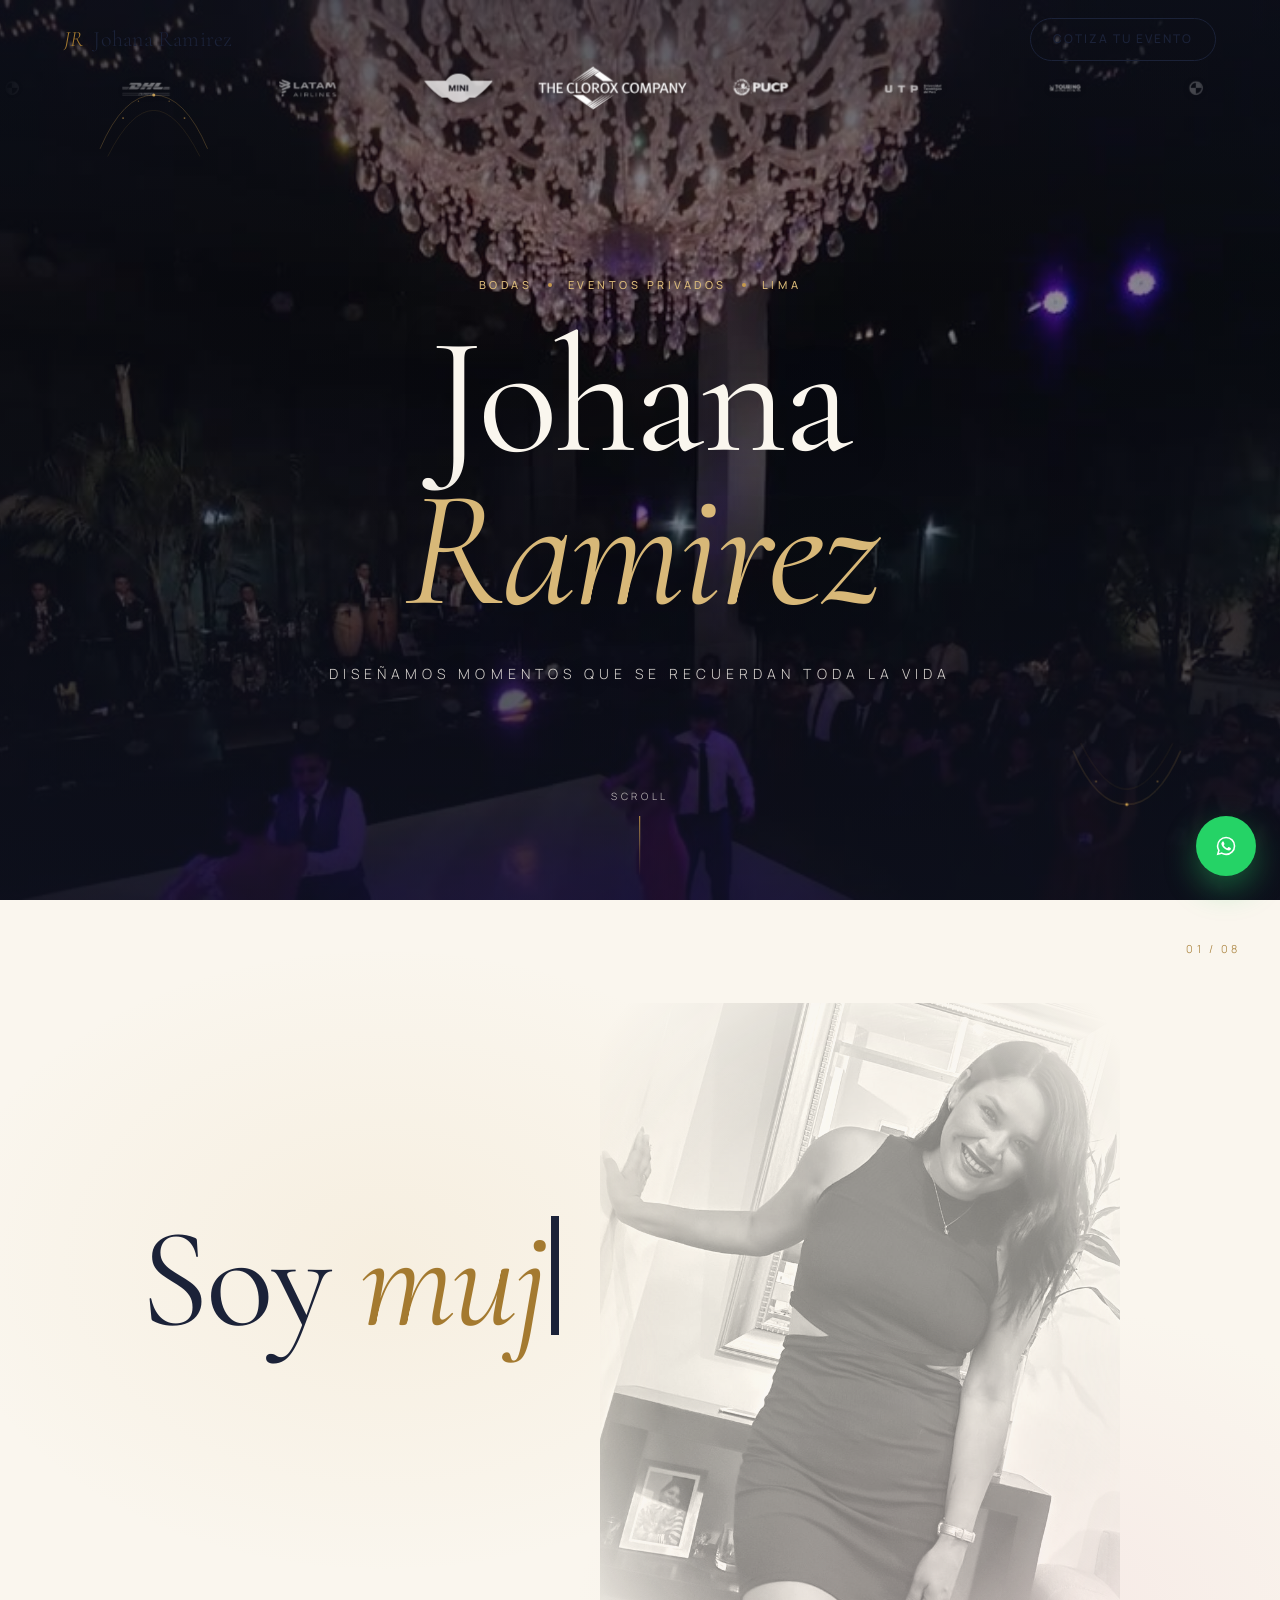
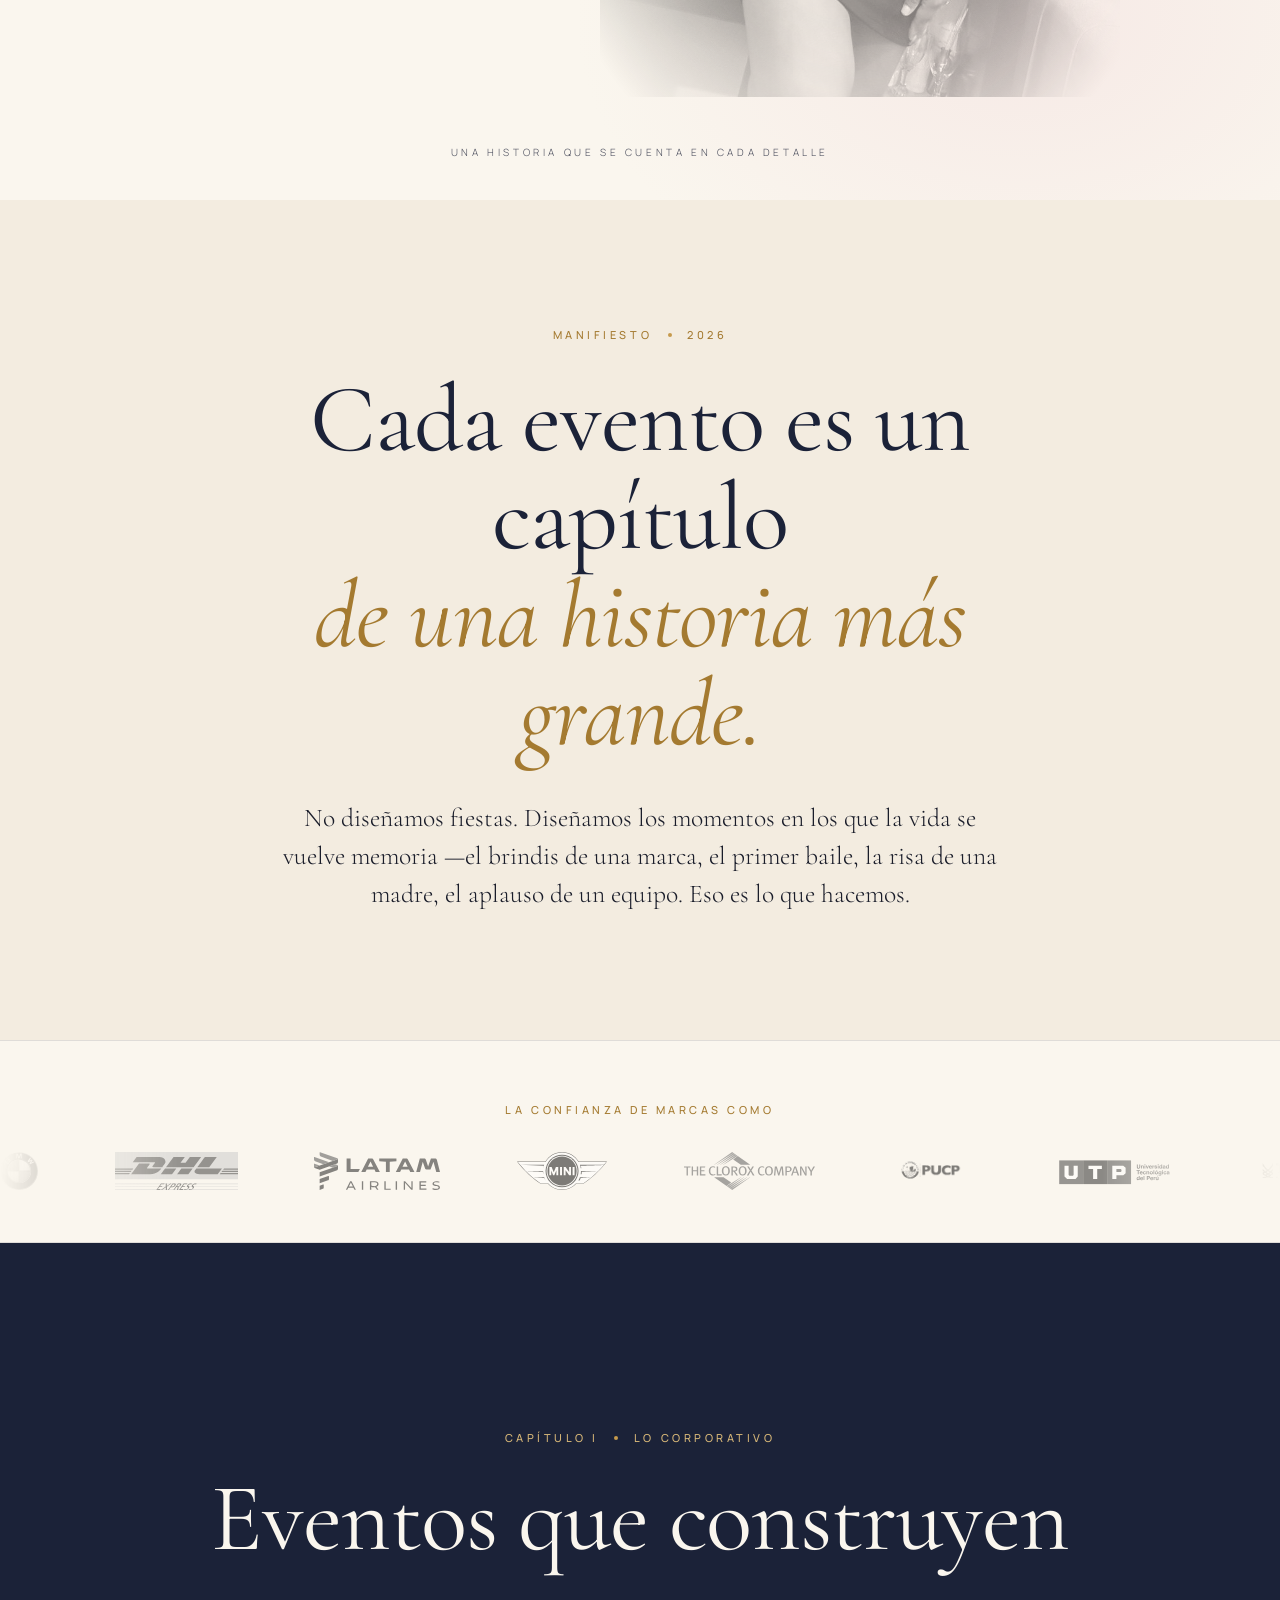
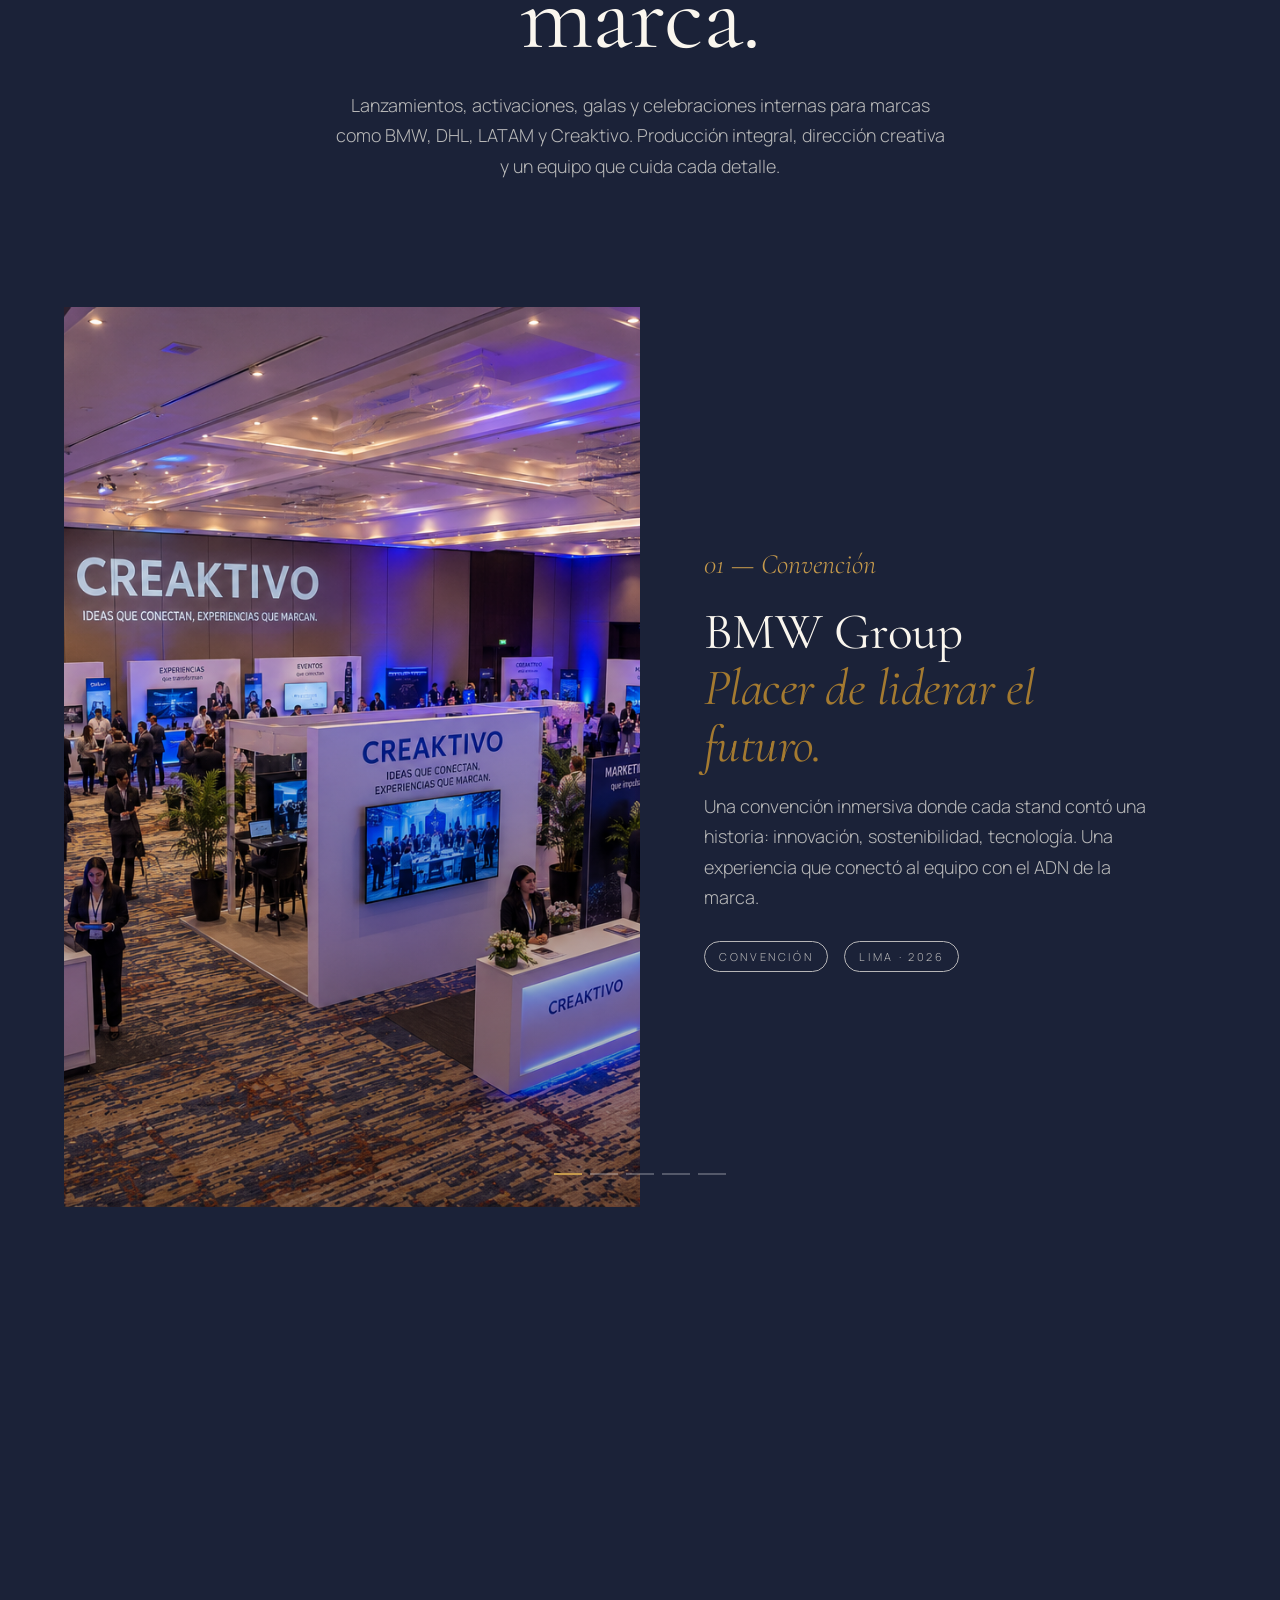
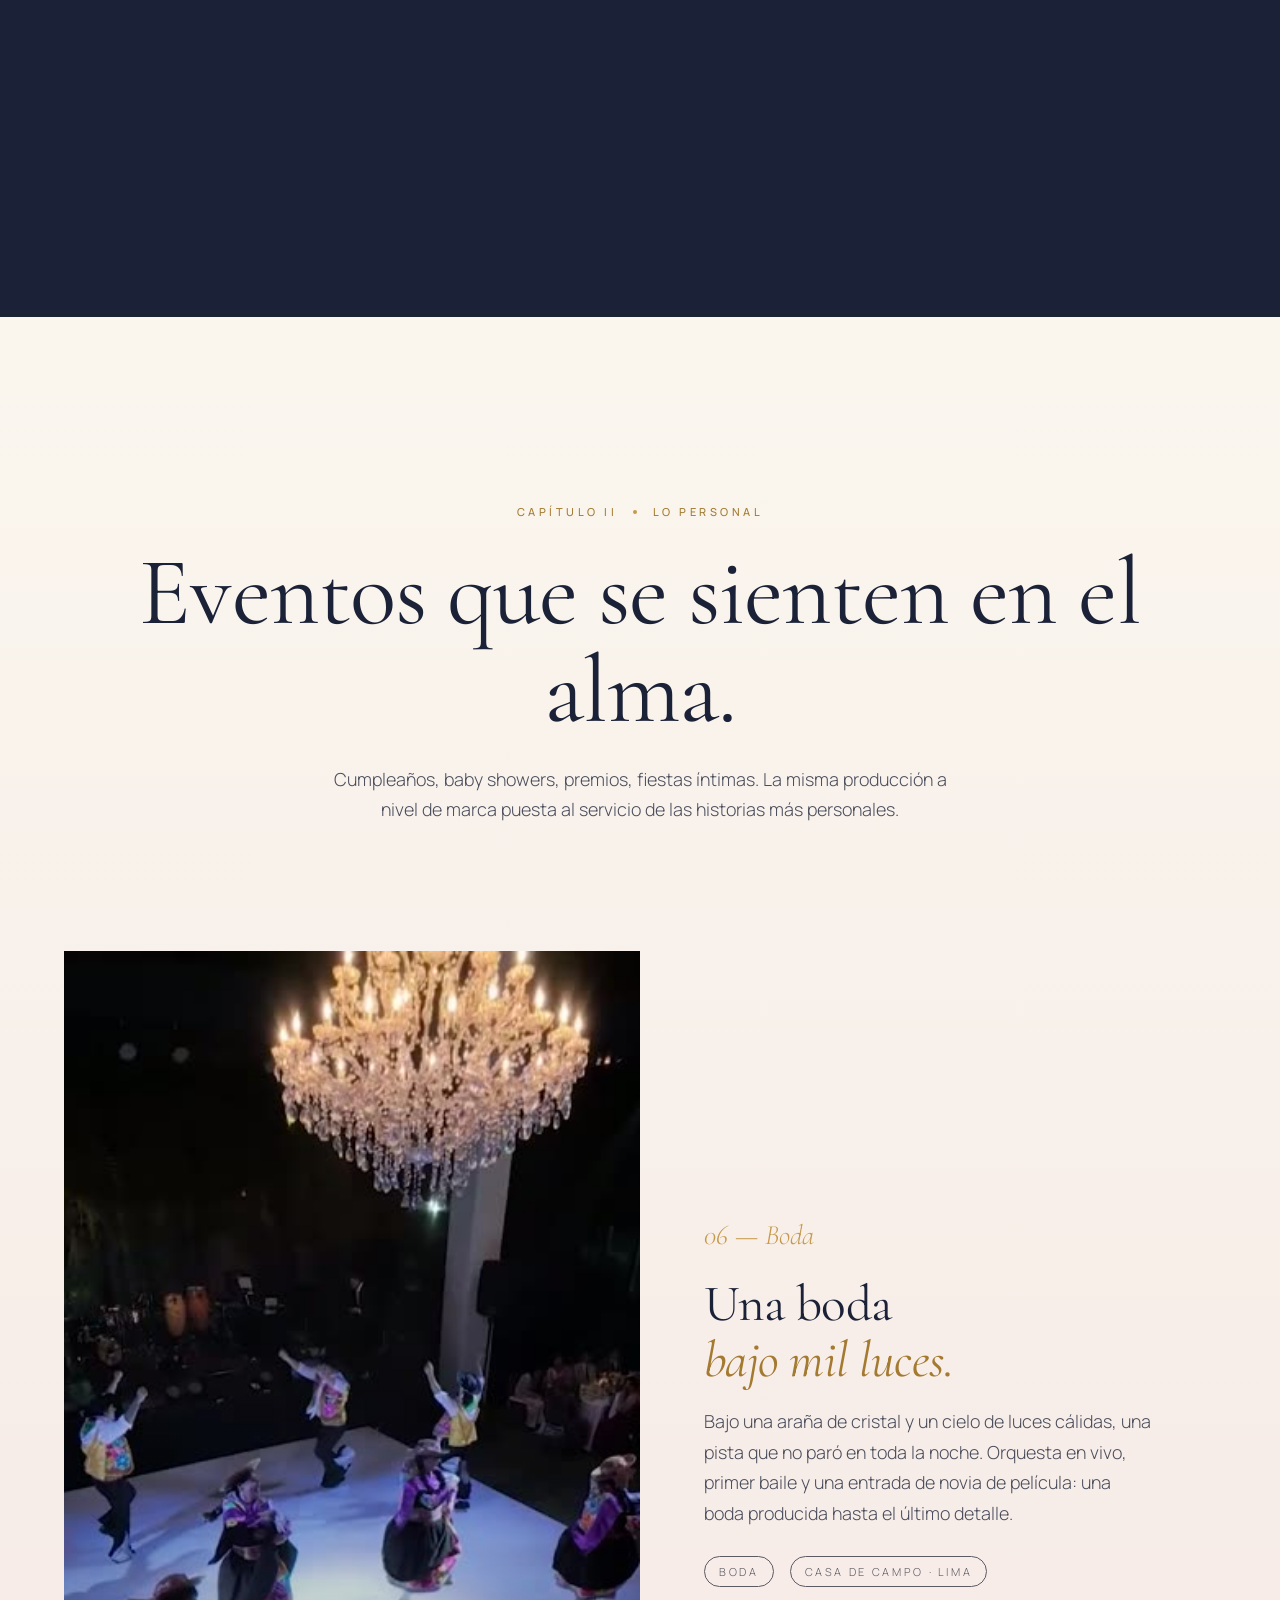
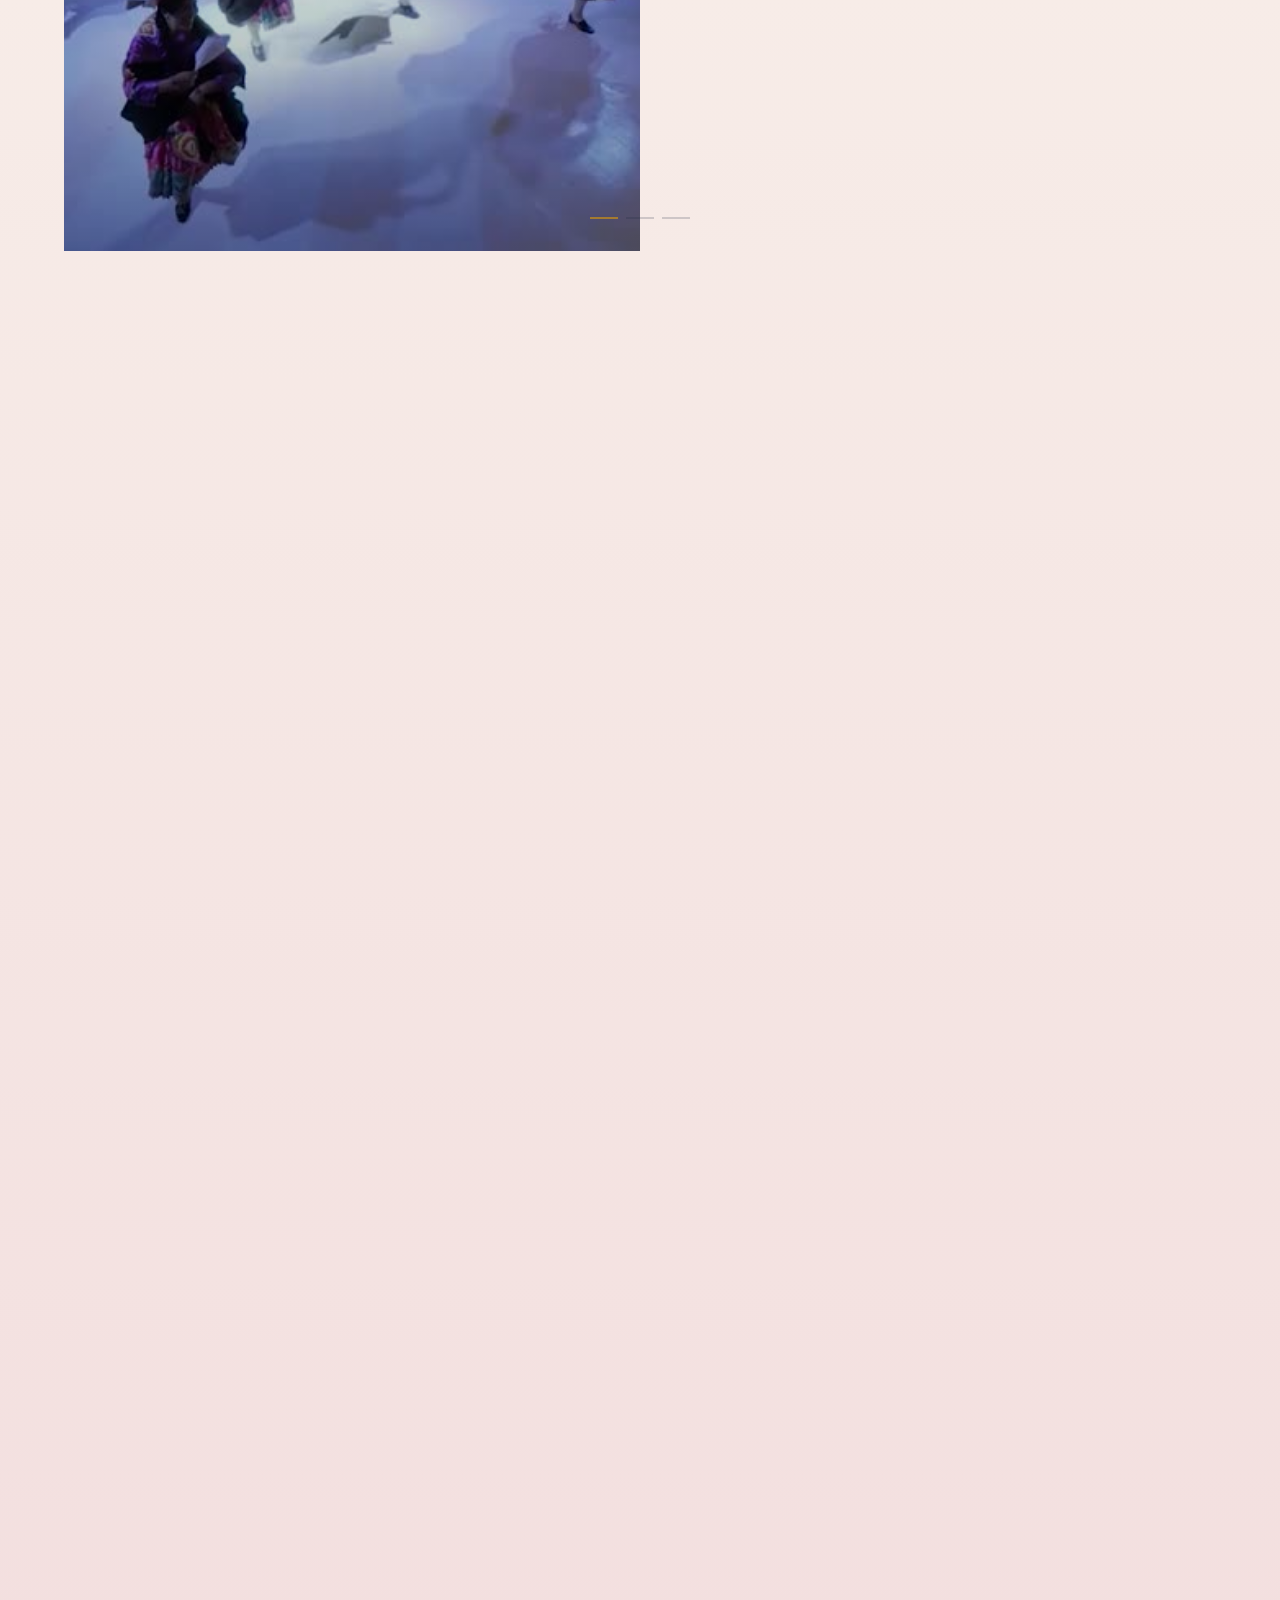
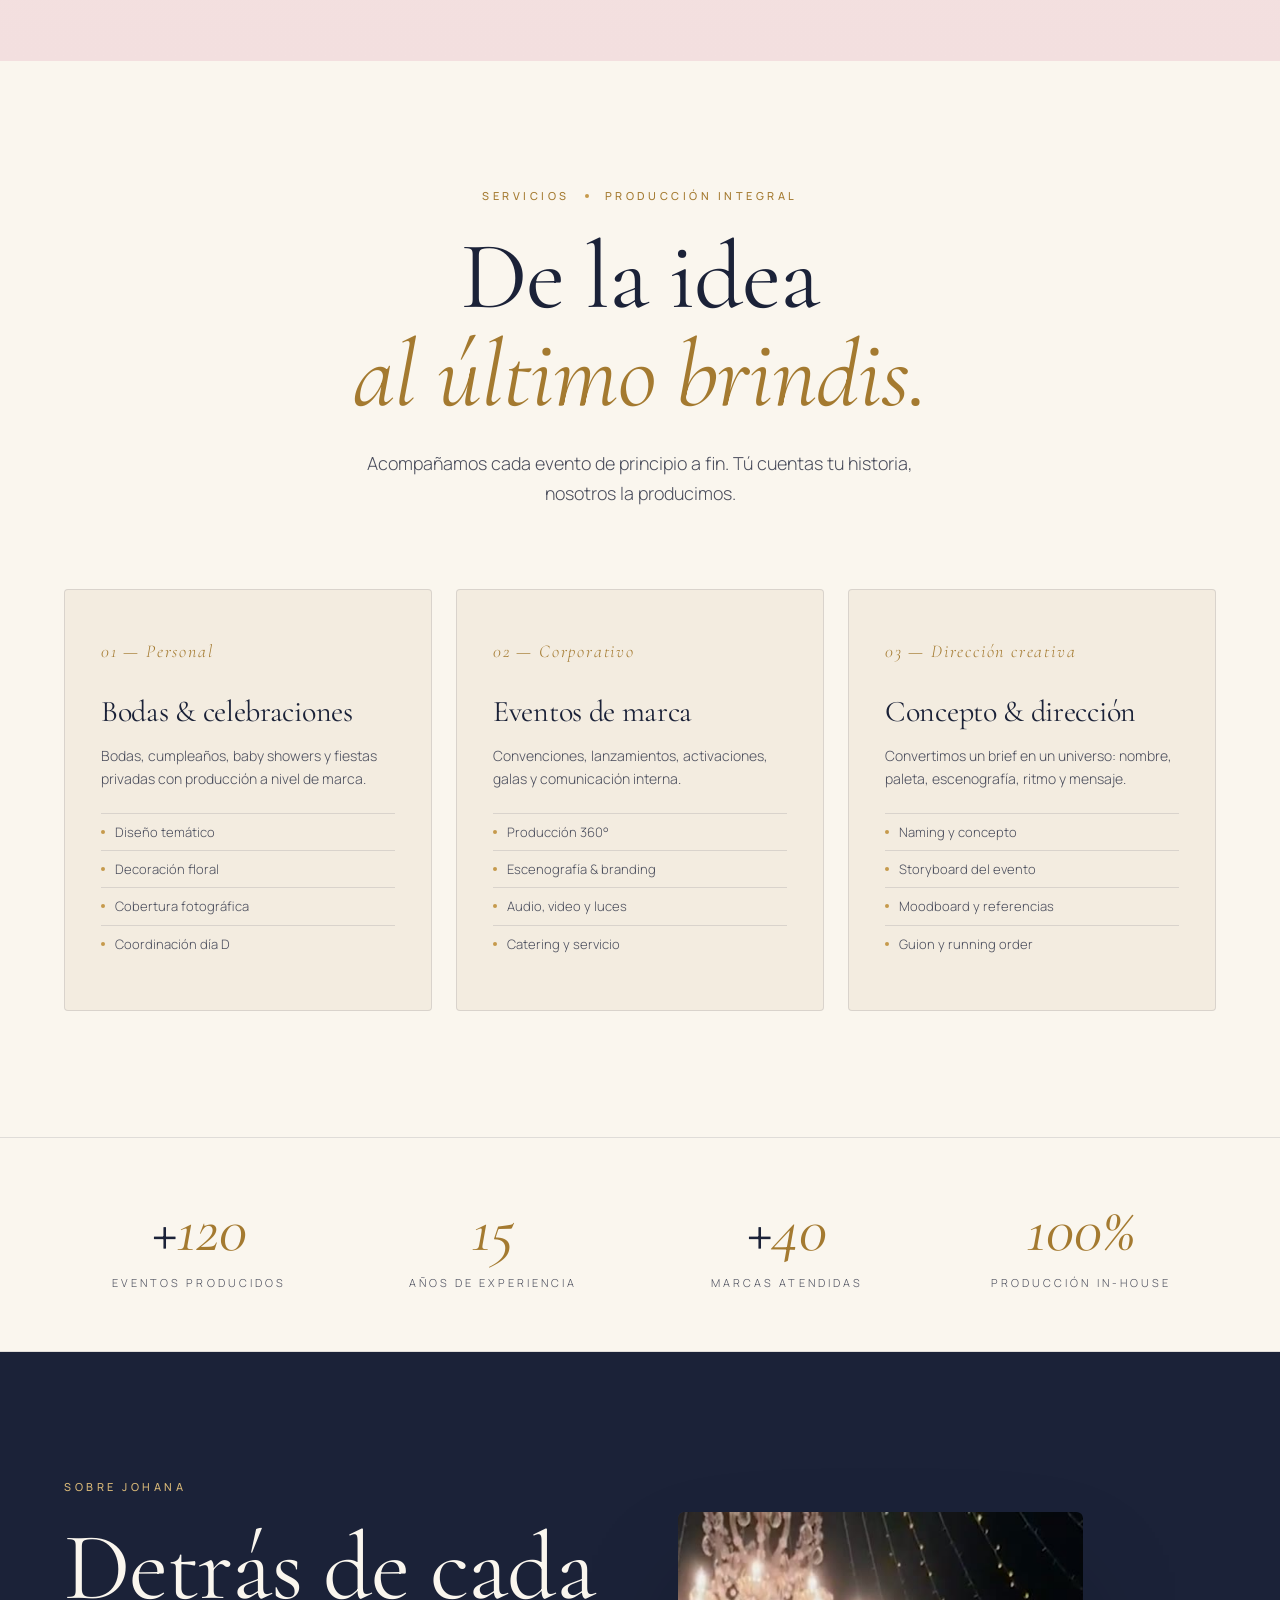
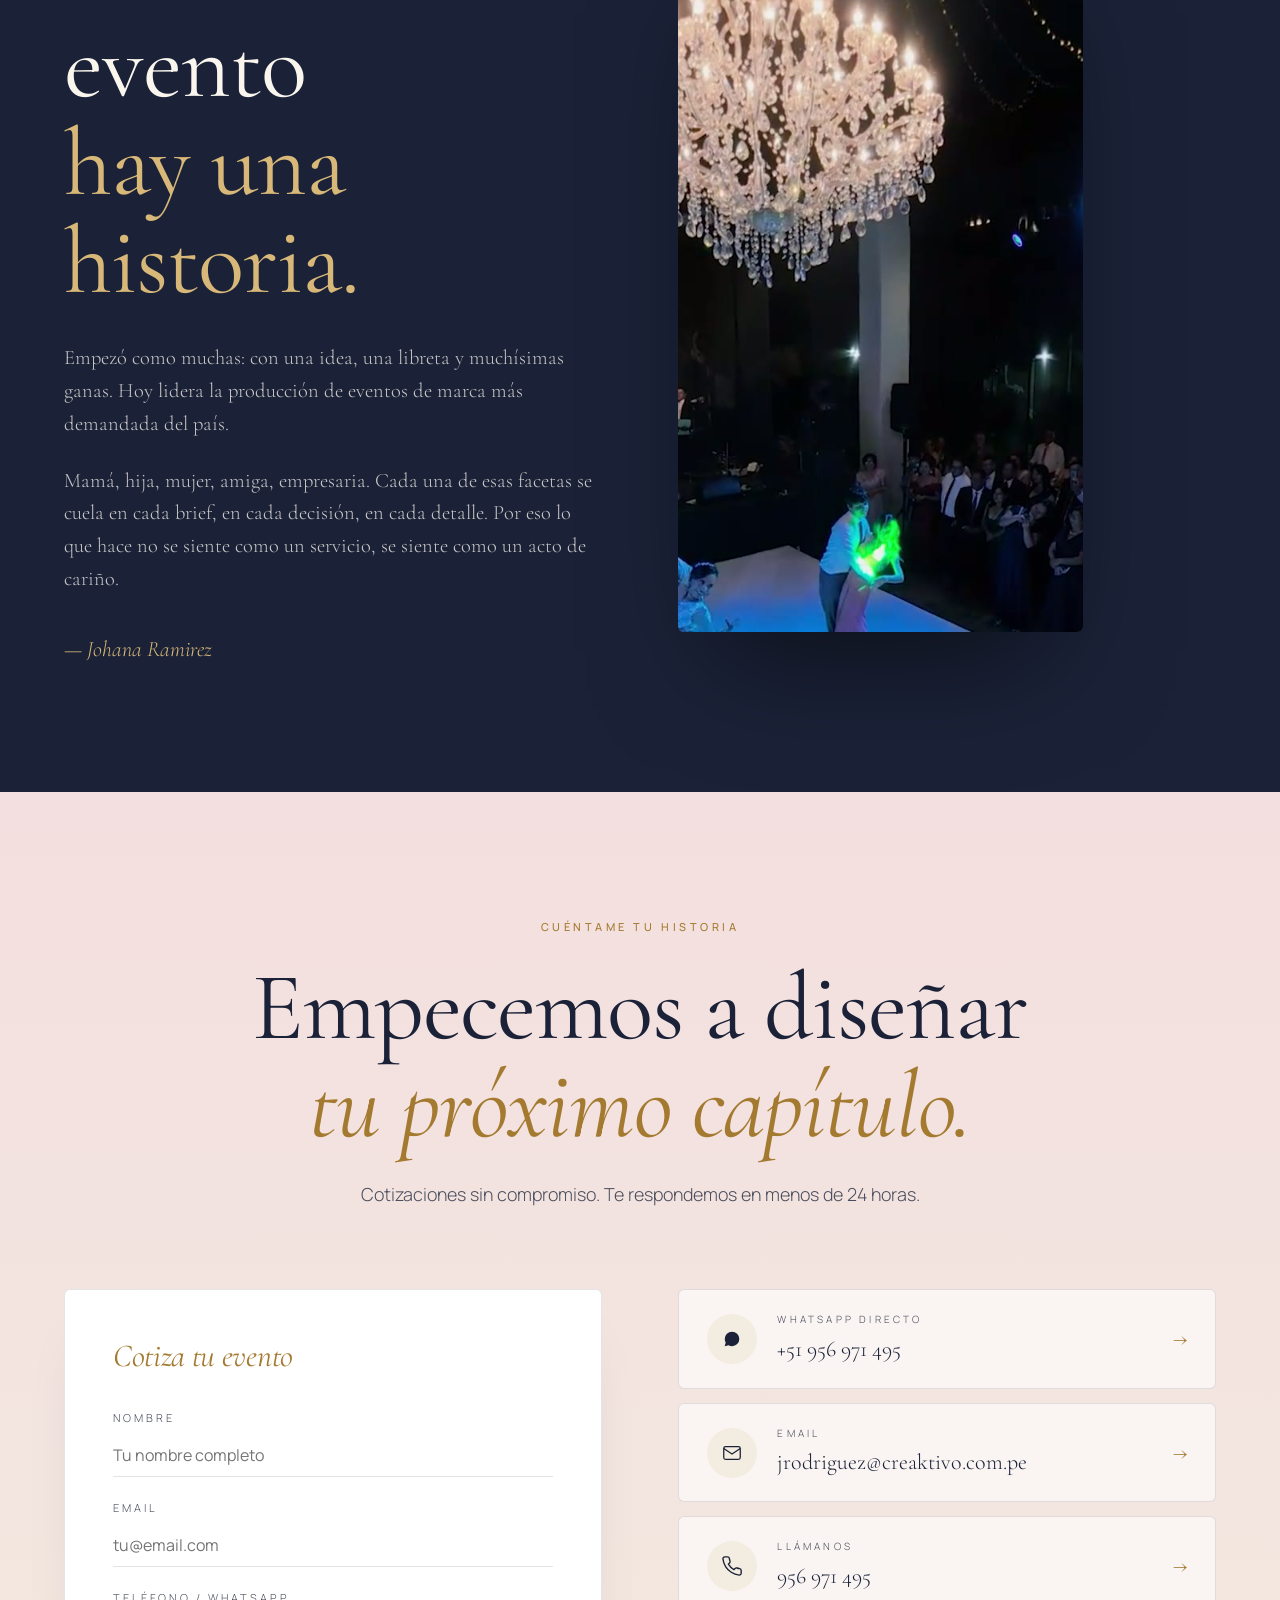
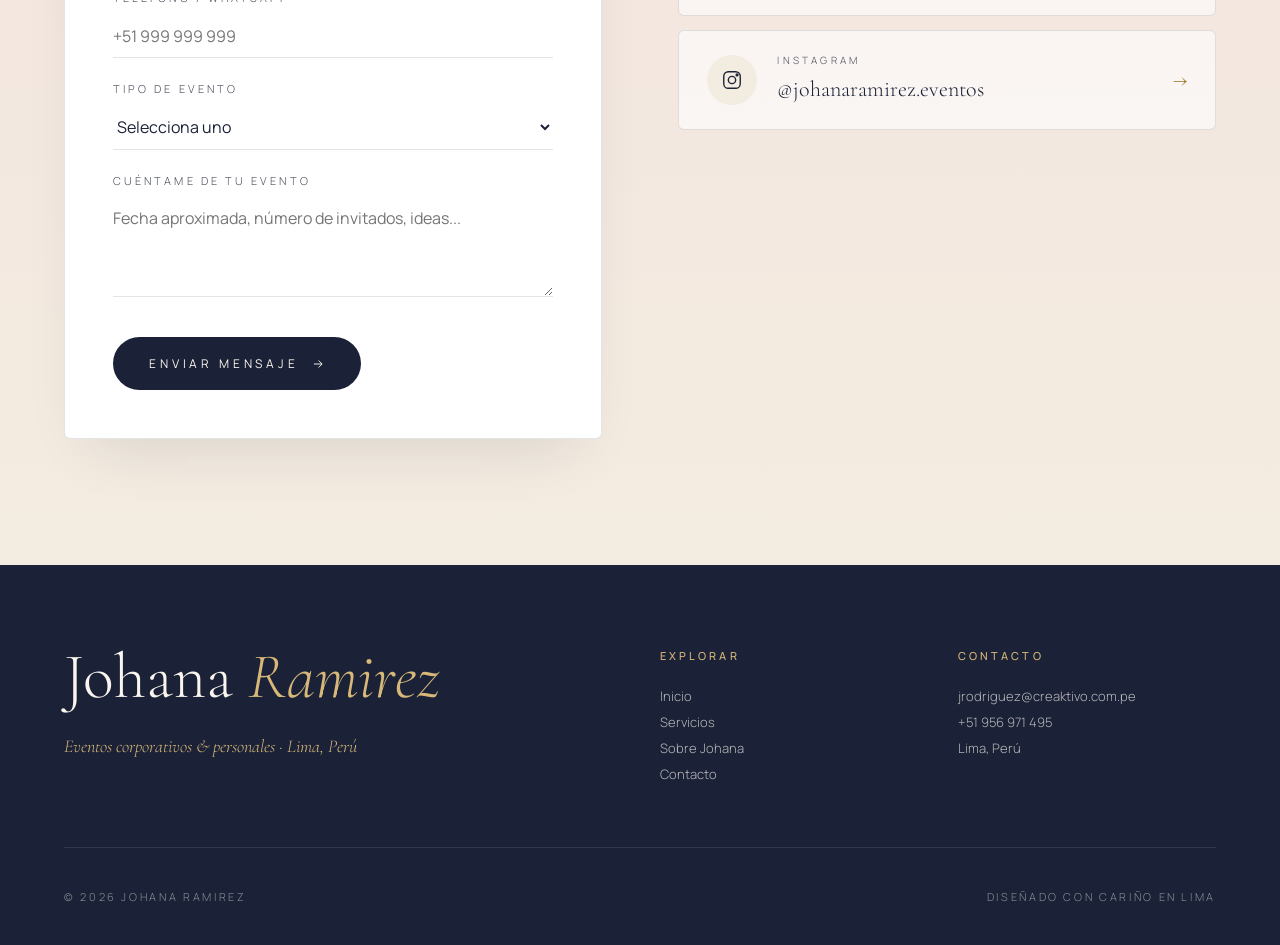
==== commit c5cdeed4: "fix(hero): los logos ya no se cortan en el centro + lupa mas marcada - La tira tenia overflow:hidden" ====
--- a/index.html
+++ b/index.html
@@ -12,7 +12,7 @@
   <link rel="preconnect" href="https://fonts.gstatic.com" crossorigin />
   <link href="https://fonts.googleapis.com/css2?family=Cormorant+Garamond:ital,wght@0,300;0,400;0,500;0,600;1,400;1,500&family=Manrope:wght@200;300;400;500;600&display=swap" rel="stylesheet" />
 
-  <link rel="stylesheet" href="css/style.css?v=13" />
+  <link rel="stylesheet" href="css/style.css?v=14" />
   <link rel="icon" type="image/png" href="assets/logo.png" />
 </head>
 <body>
@@ -533,6 +533,6 @@
     </div>
   </footer>
 
-  <script src="js/app.js?v=10"></script>
+  <script src="js/app.js?v=11"></script>
 </body>
 </html>
--- a/css/style.css
+++ b/css/style.css
@@ -278,12 +278,14 @@
 /* ---- Línea de marcas: marquee horizontal arriba del hero (logos en blanco SOBRE el video) ---- */
 .herostrip {
   position: absolute;
-  top: 80px;
+  top: 44px;
   left: 0;
   right: 0;
   z-index: 3;                 /* sobre el video; el título (centrado) no la toca */
   overflow: hidden;
   pointer-events: none;
+  /* alto generoso (padding): la lupa agranda los logos y NO deben recortarse arriba/abajo */
+  padding: 32px 0;
   /* sin fondo: los logos van directo sobre el video (el scrim del hero ya oscurece arriba) */
   -webkit-mask-image: linear-gradient(90deg, transparent 0, #000 14%, #000 86%, transparent 100%);
           mask-image: linear-gradient(90deg, transparent 0, #000 14%, #000 86%, transparent 100%);
@@ -302,7 +304,7 @@
   flex: 0 0 auto;
   height: 24px;
   width: auto;
-  margin-right: clamp(44px, 5.5vw, 80px);
+  margin-right: clamp(58px, 6.5vw, 110px);
   /* blanco + sombra suave: legible sobre el video, sin barra clara */
   filter: brightness(0) invert(1) drop-shadow(0 1px 5px rgba(0, 0, 0, 0.55));
   opacity: 0.72;
@@ -314,8 +316,8 @@
   filter: drop-shadow(0 1px 5px rgba(0, 0, 0, 0.55));
 }
 @media (max-width: 720px) {
-  .herostrip { top: 60px; }
-  .herostrip__logo { height: 17px; margin-right: 34px; }
+  .herostrip { top: 40px; padding: 22px 0; }
+  .herostrip__logo { height: 16px; margin-right: 42px; }
 }
 @media (prefers-reduced-motion: reduce) {
   .herostrip__track { animation: none; }
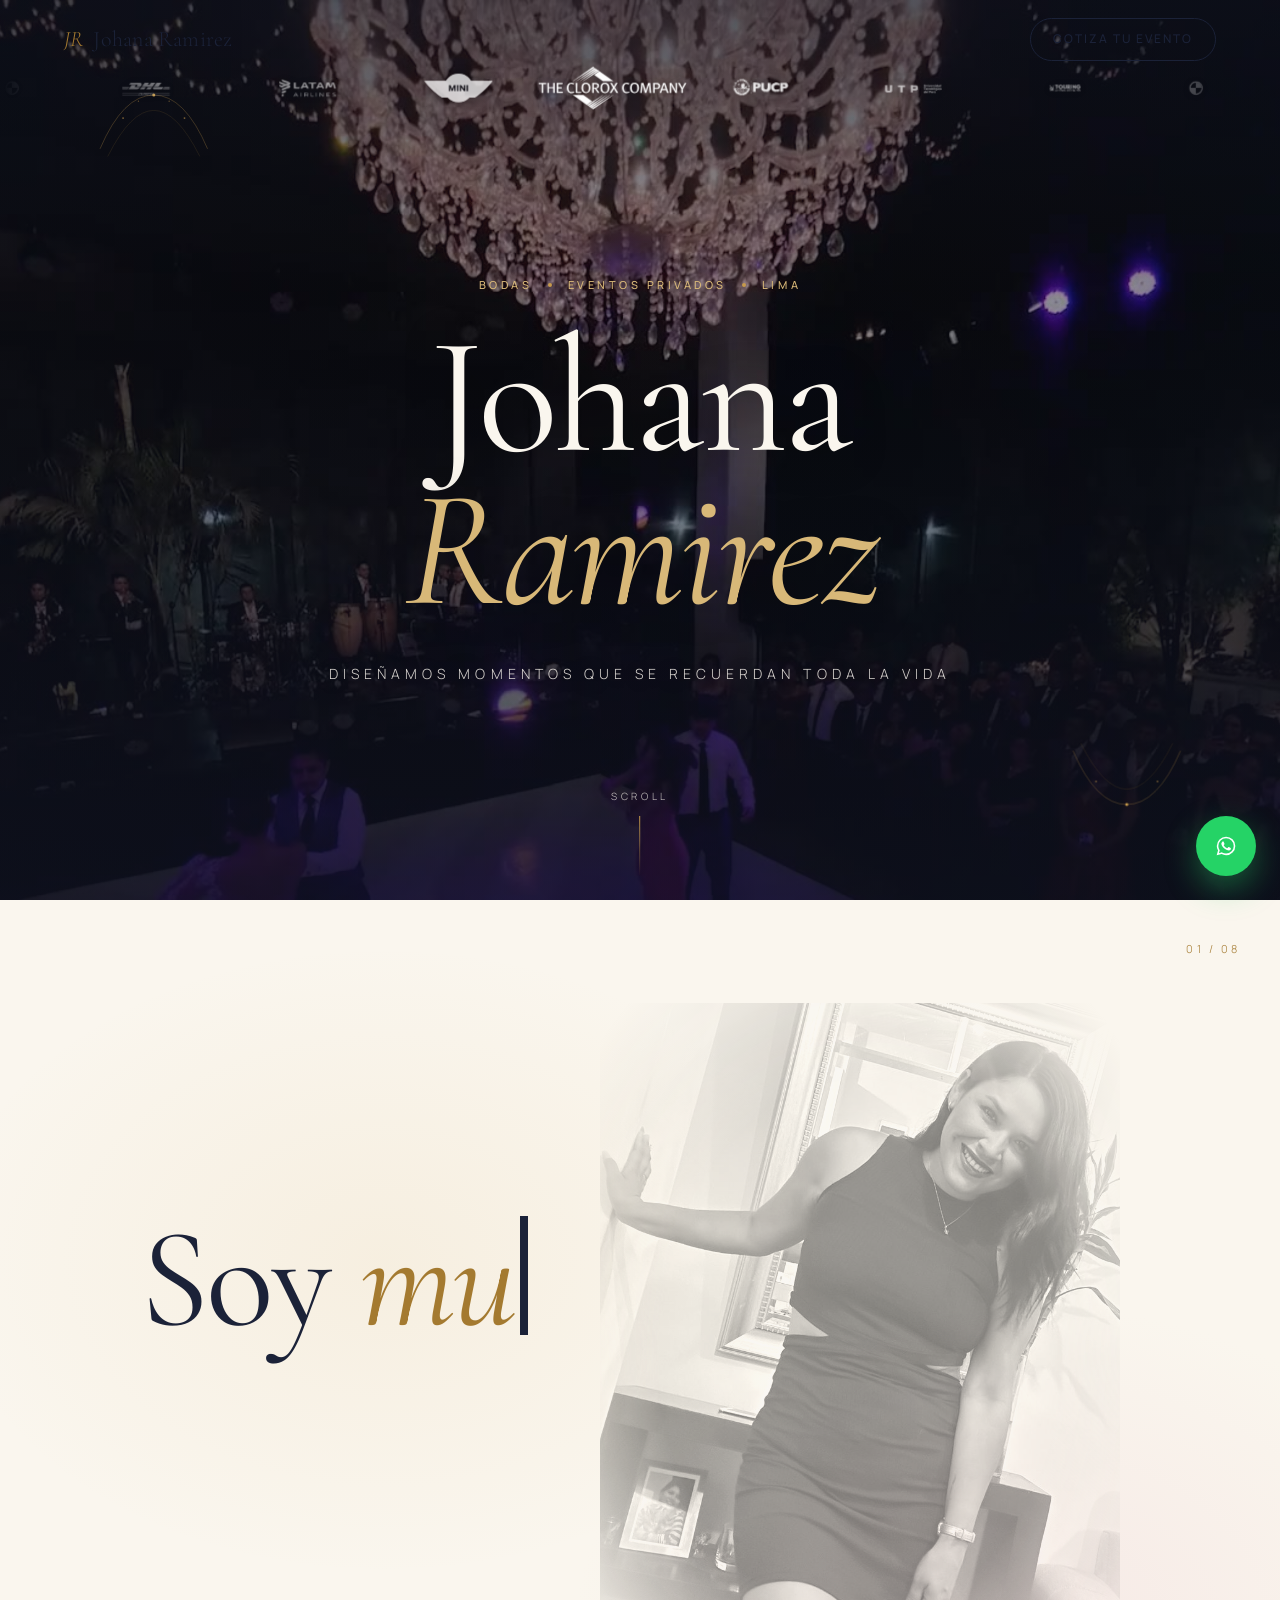
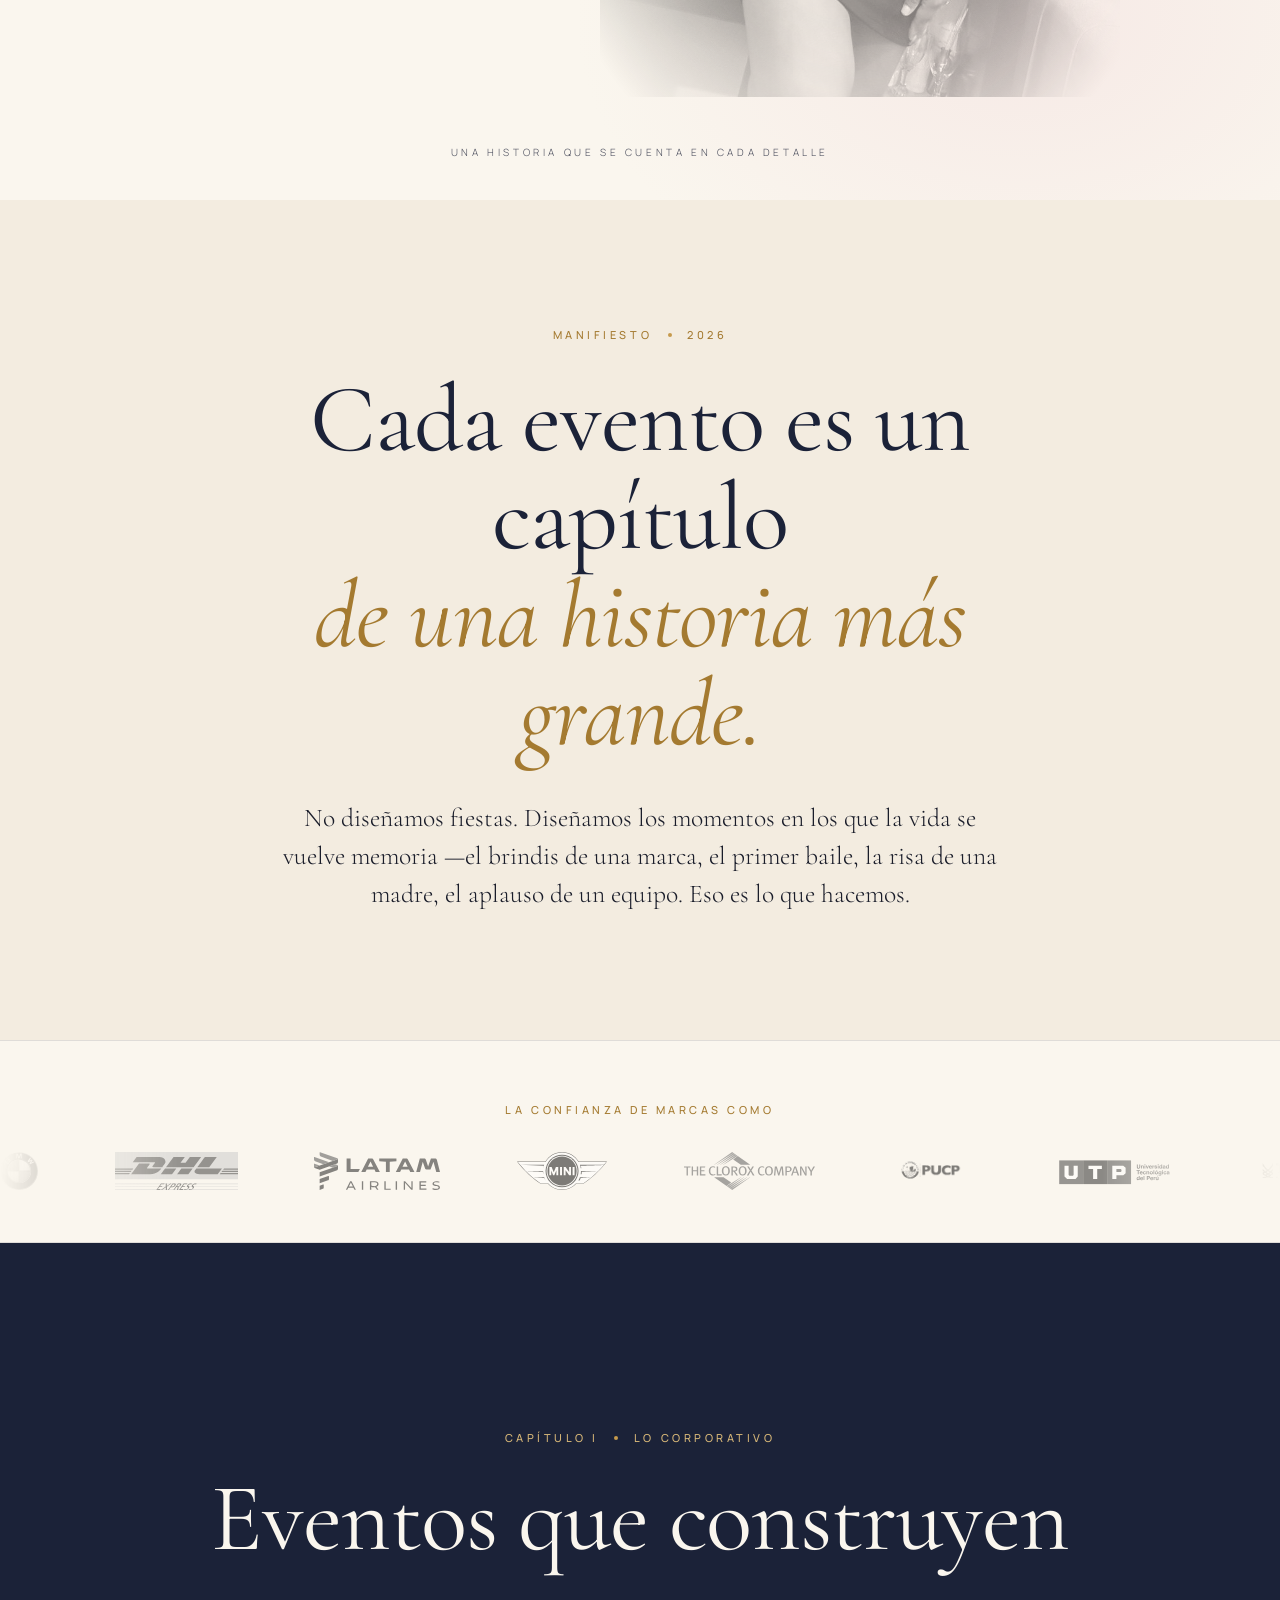
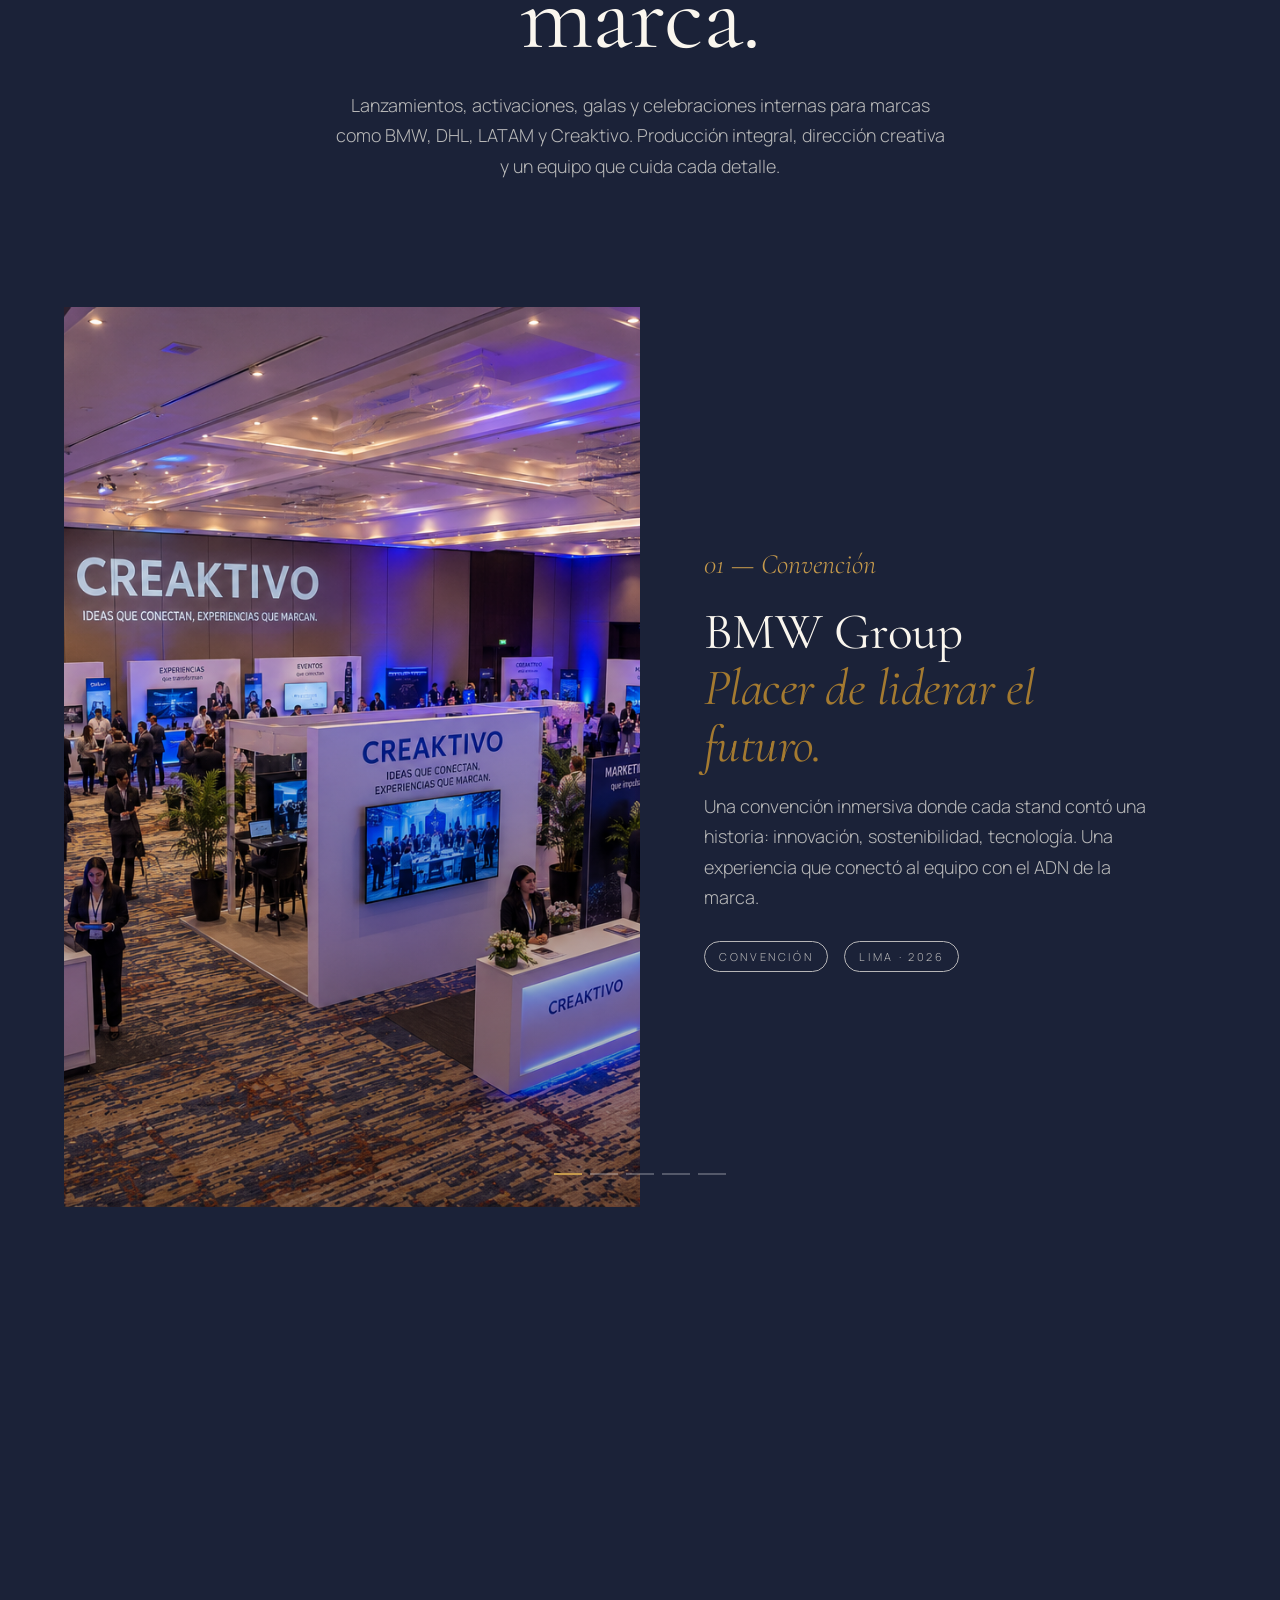
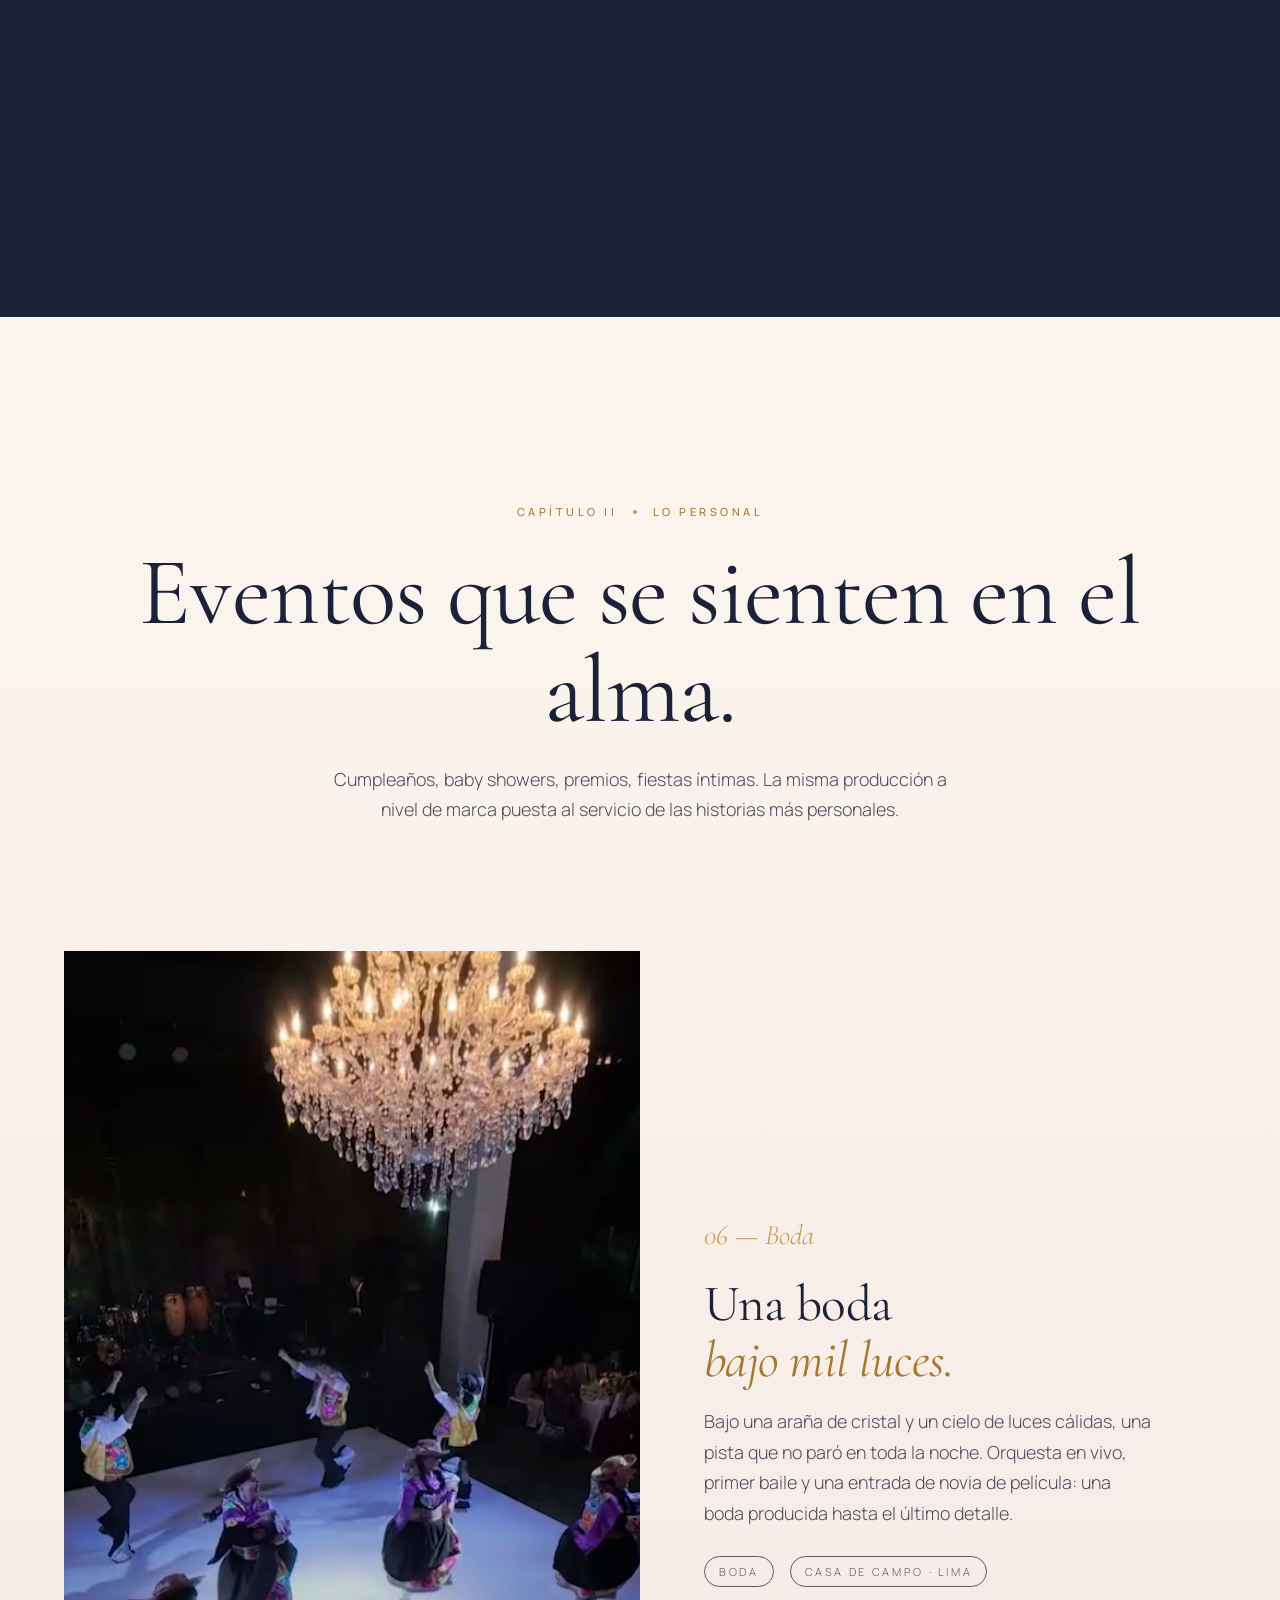
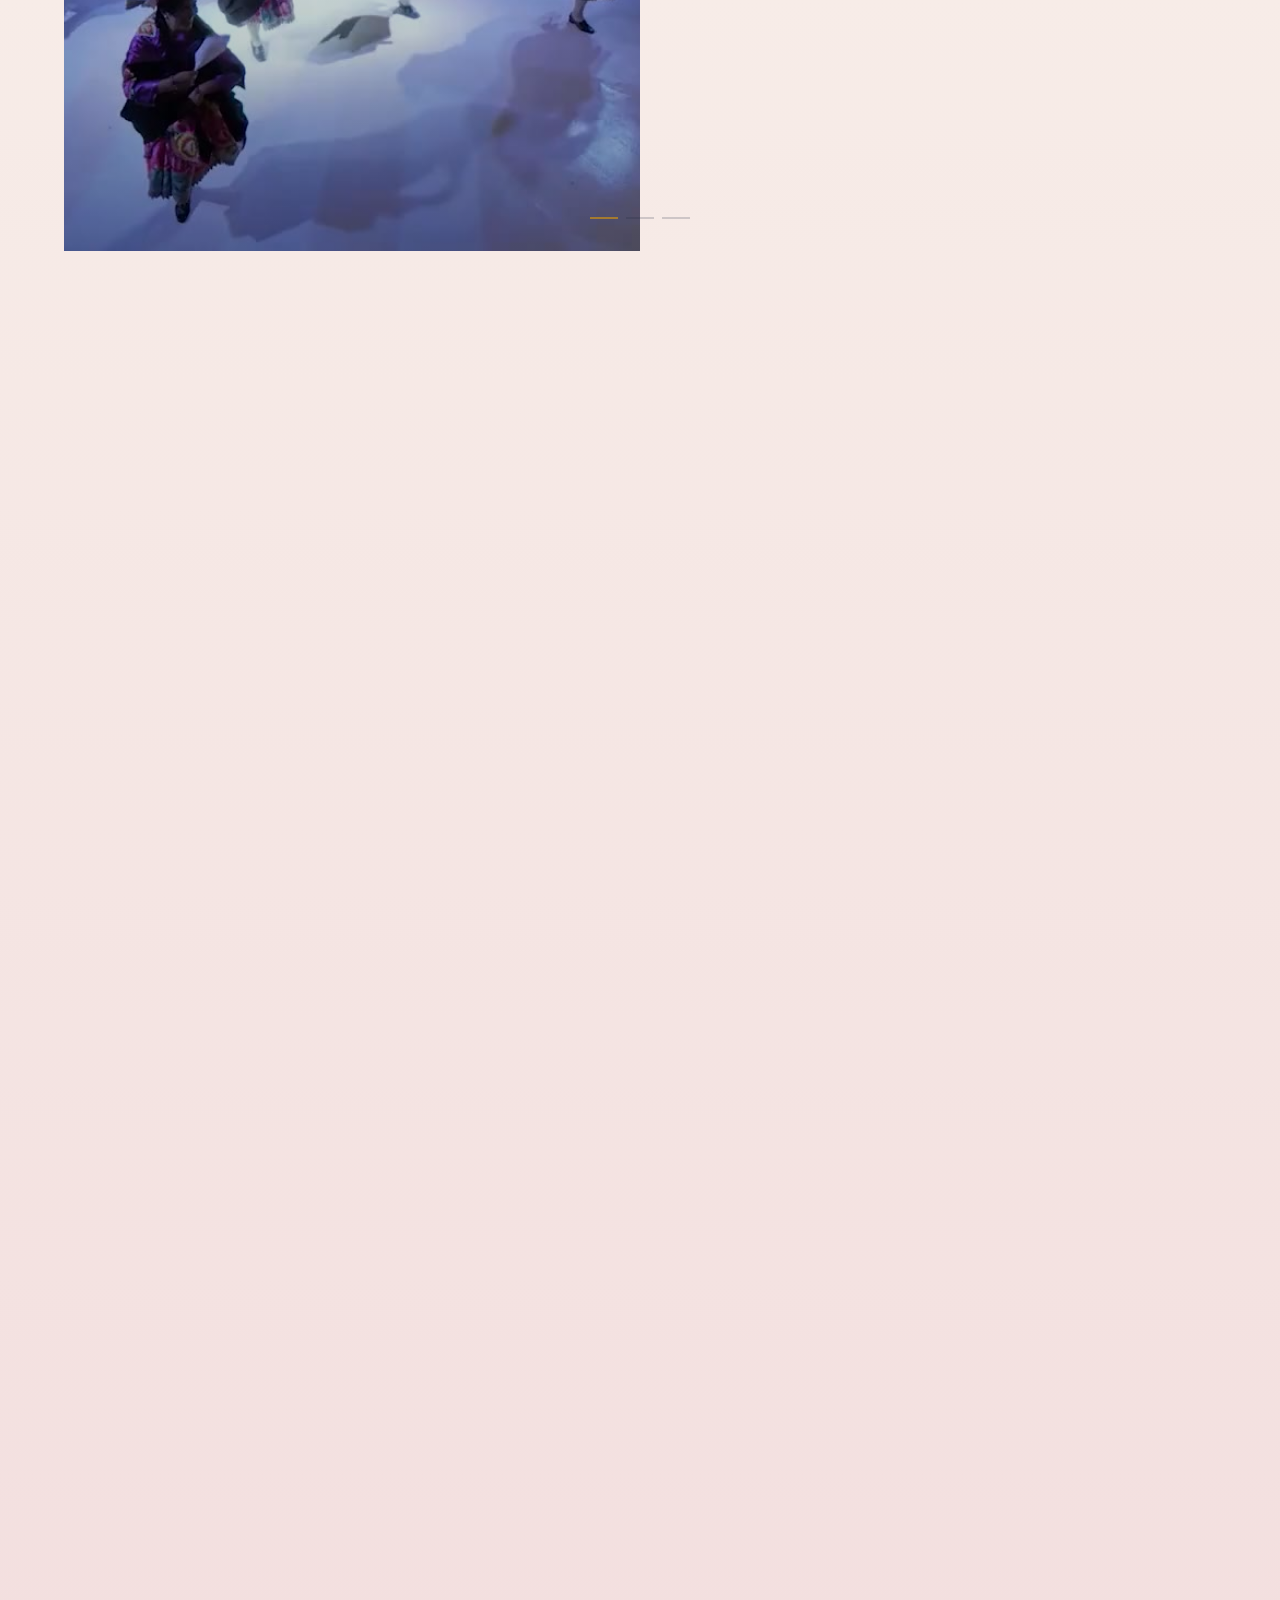
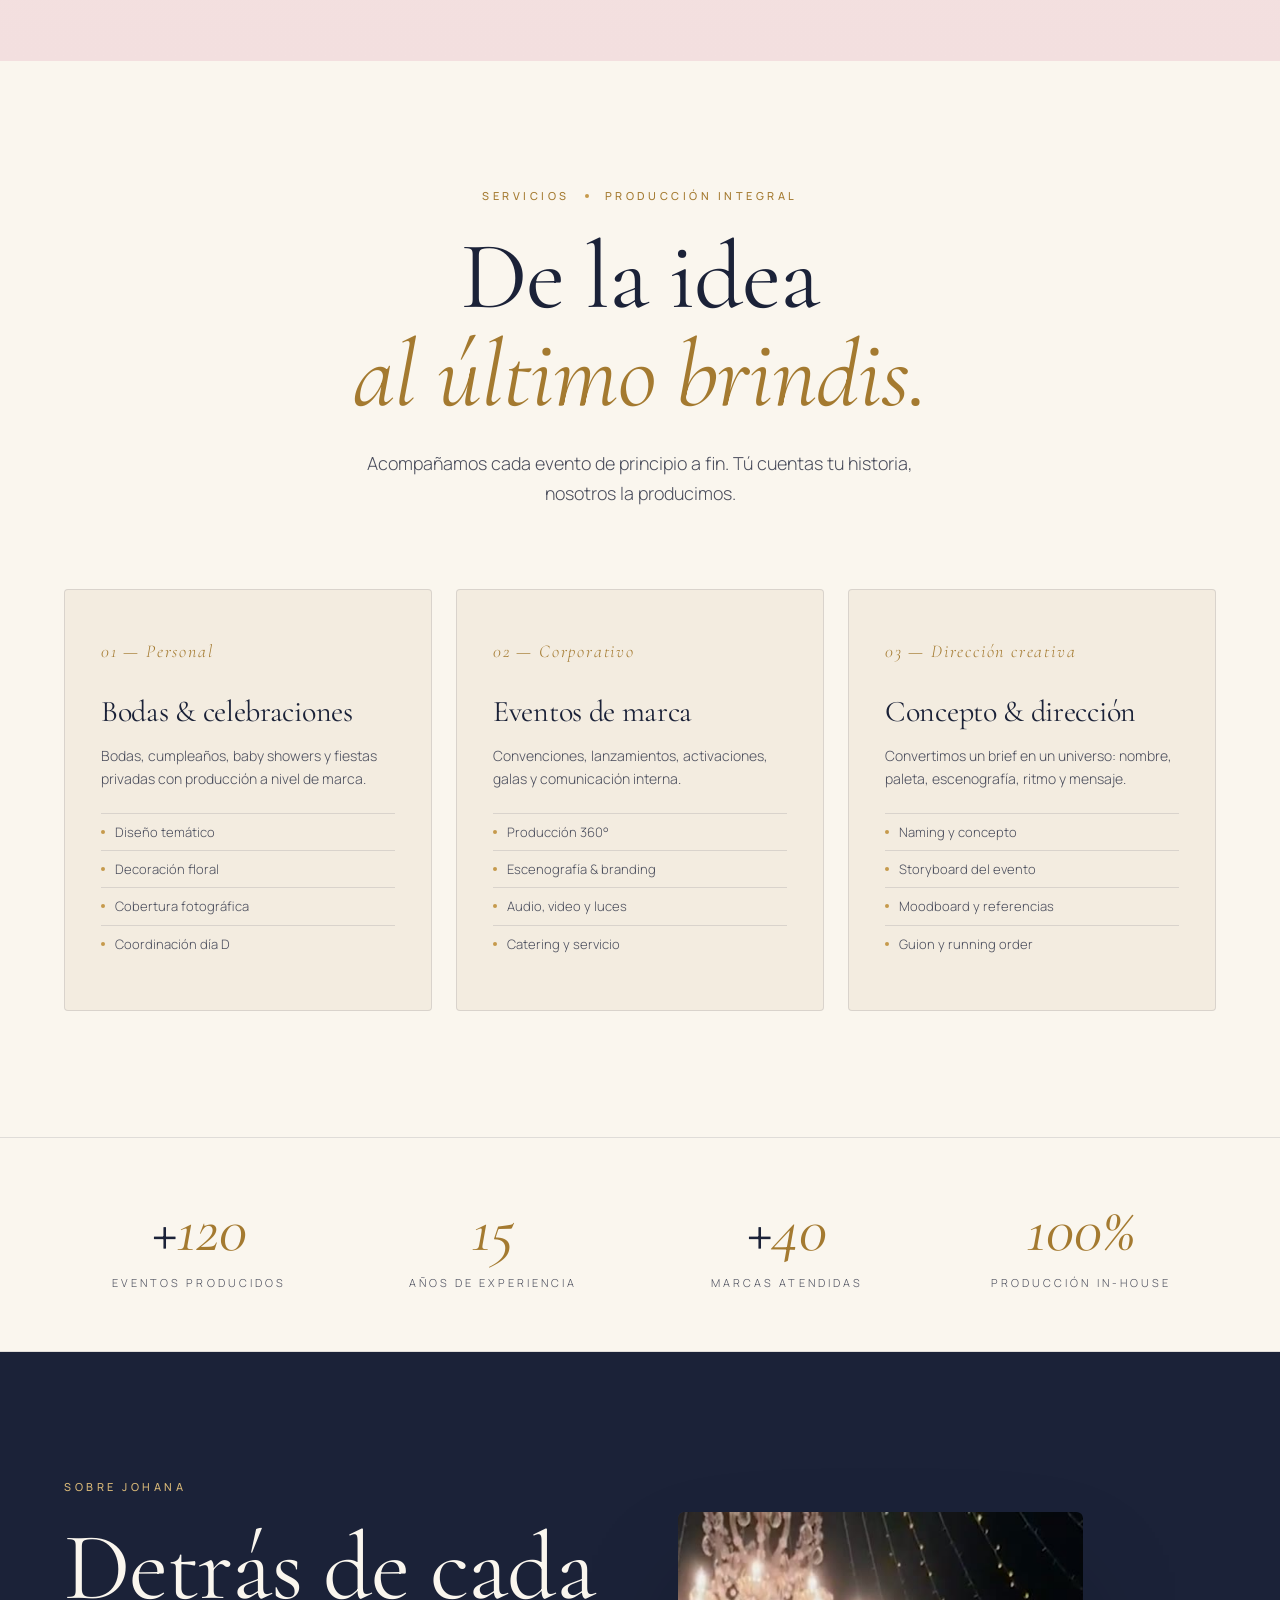
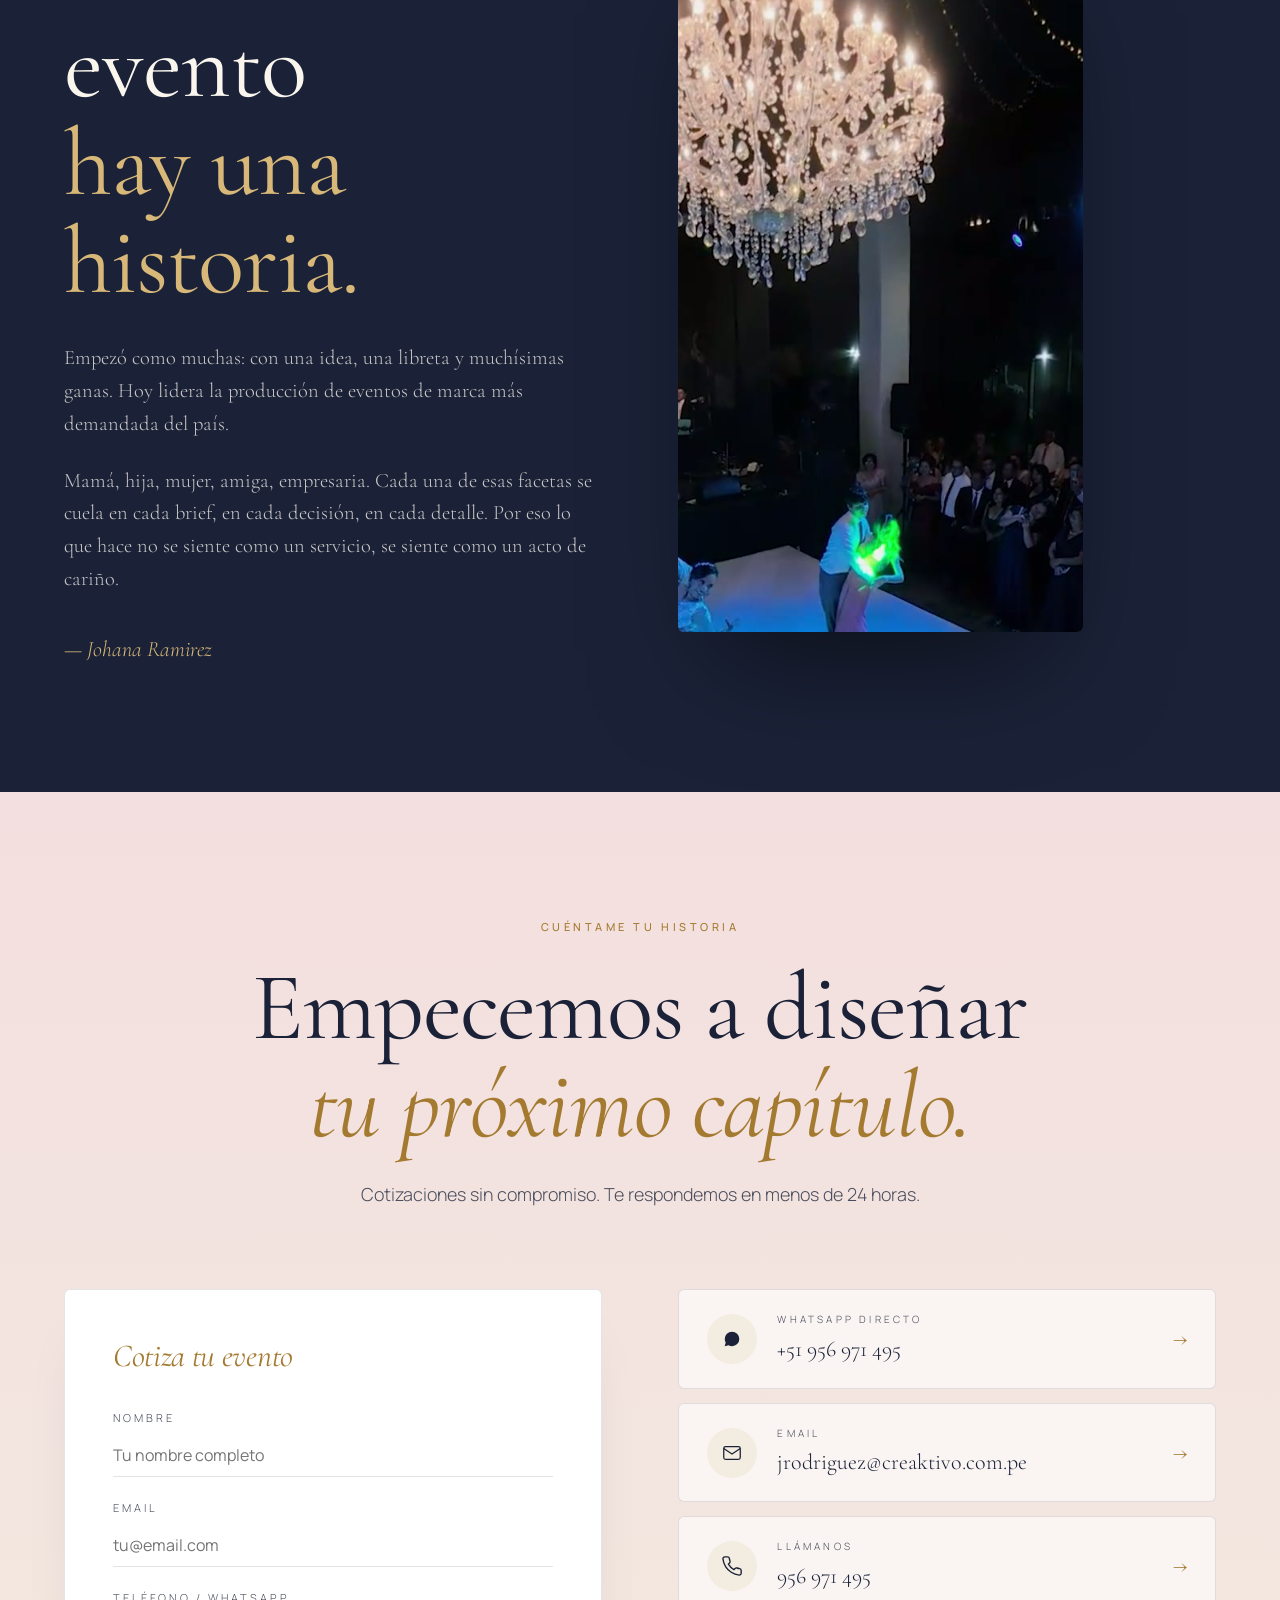
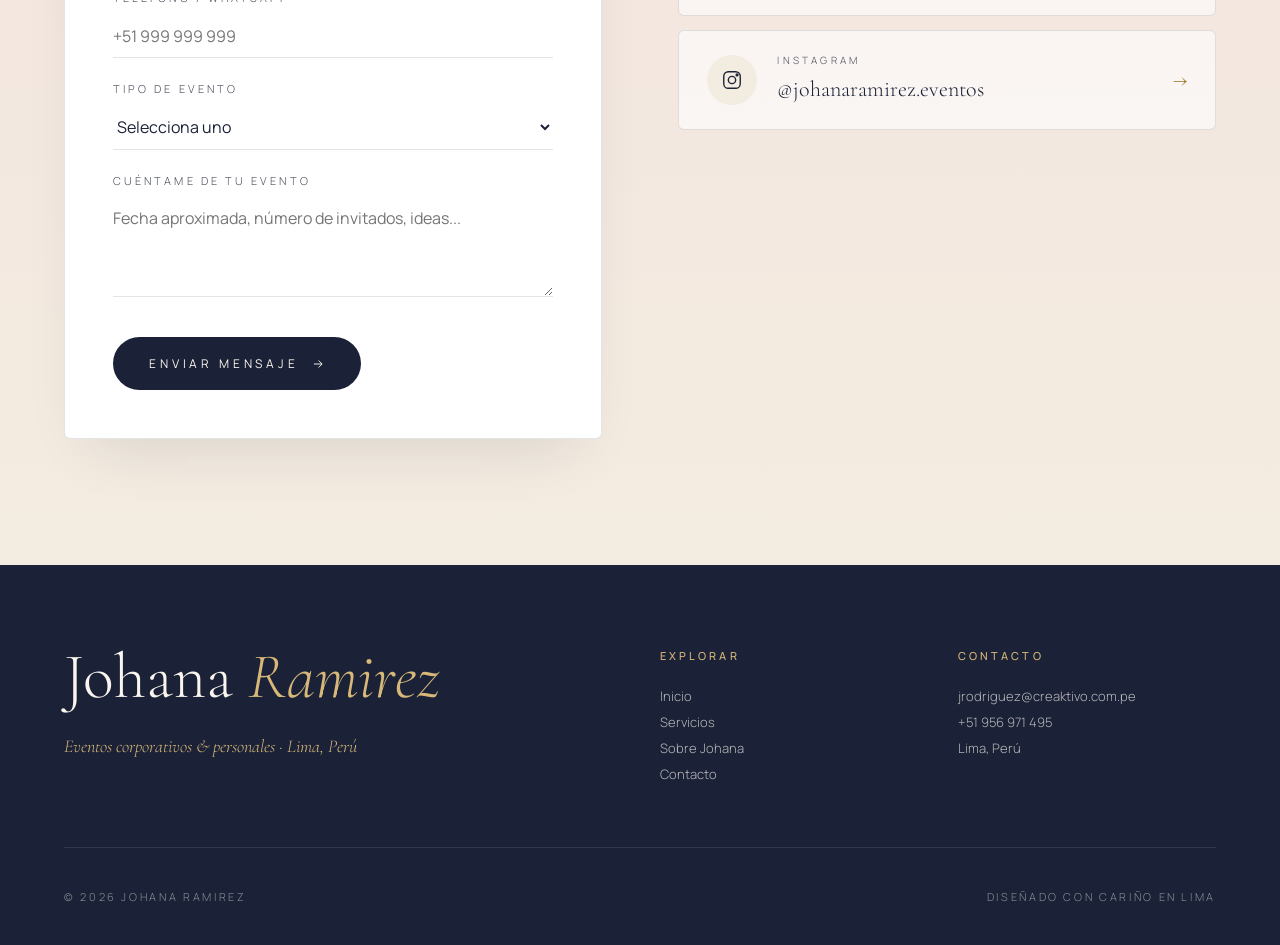
==== commit d5c4b28d: "feat(mobile+video): hero reproduce en movil, logos visibles, videos a Full HD - Hero video ahora rep" ====
--- a/index.html
+++ b/index.html
@@ -35,8 +35,8 @@
   <!-- ============ HERO ============ -->
   <section class="hero is-video">
     <div class="hero__bg">
-      <video class="hero__video" poster="assets/hero-poster.jpg?v=1" autoplay muted loop playsinline preload="metadata" aria-hidden="true">
-        <source src="assets/hero-loop.mp4?v=1" type="video/mp4" />
+      <video class="hero__video" poster="assets/hero-poster.jpg?v=2" autoplay muted loop playsinline preload="metadata" aria-hidden="true">
+        <source src="assets/hero-loop.mp4?v=2" type="video/mp4" />
       </video>
       <div class="hero__scrim"></div>
     </div>
@@ -274,8 +274,8 @@
       <div class="reel__sticky">
         <div class="reel__media">
           <div class="reel__slide">
-            <video class="reel__video" poster="assets/boda-poster.jpg?v=2" muted loop playsinline preload="metadata" aria-hidden="true">
-              <source src="assets/boda-loop.mp4?v=2" type="video/mp4" />
+            <video class="reel__video" poster="assets/boda-poster.jpg?v=3" muted loop playsinline preload="metadata" aria-hidden="true">
+              <source src="assets/boda-loop.mp4?v=3" type="video/mp4" />
             </video>
           </div>
           <div class="reel__slide">
@@ -533,6 +533,6 @@
     </div>
   </footer>
 
-  <script src="js/app.js?v=11"></script>
+  <script src="js/app.js?v=12"></script>
 </body>
 </html>
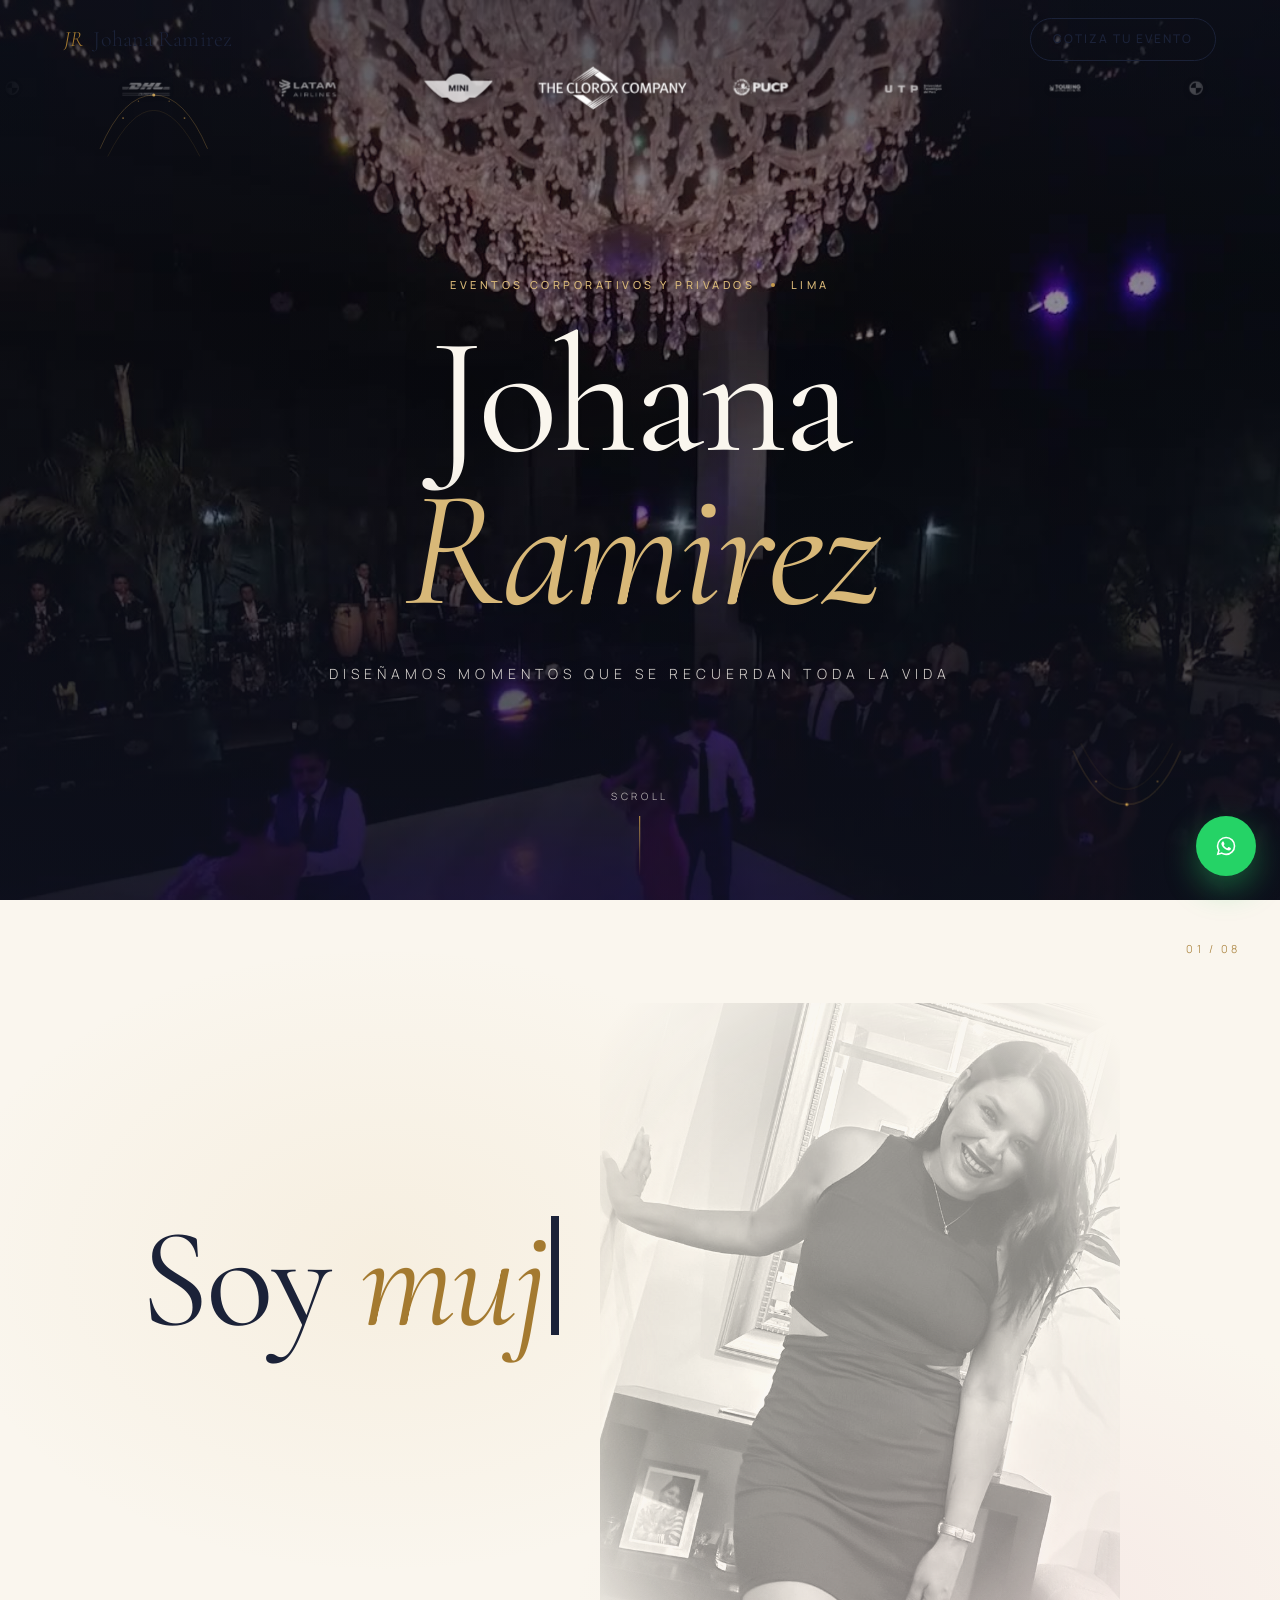
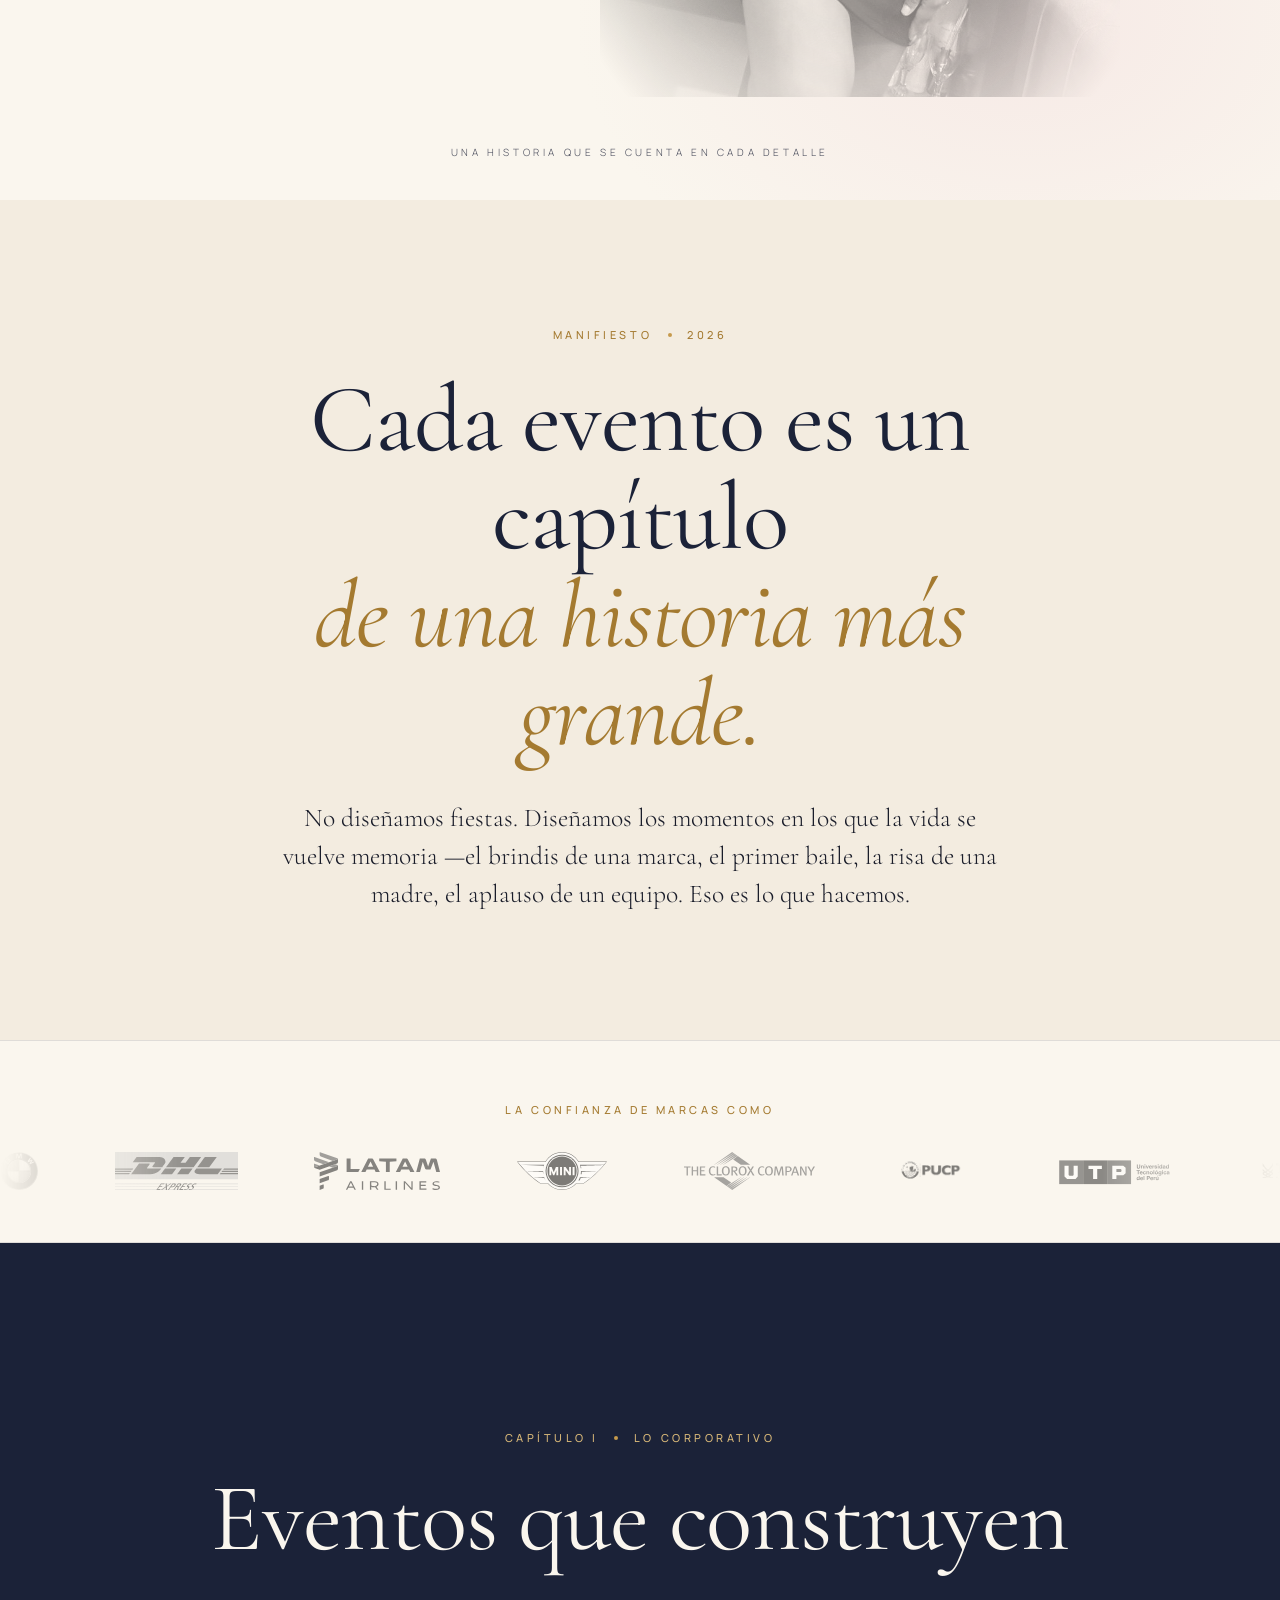
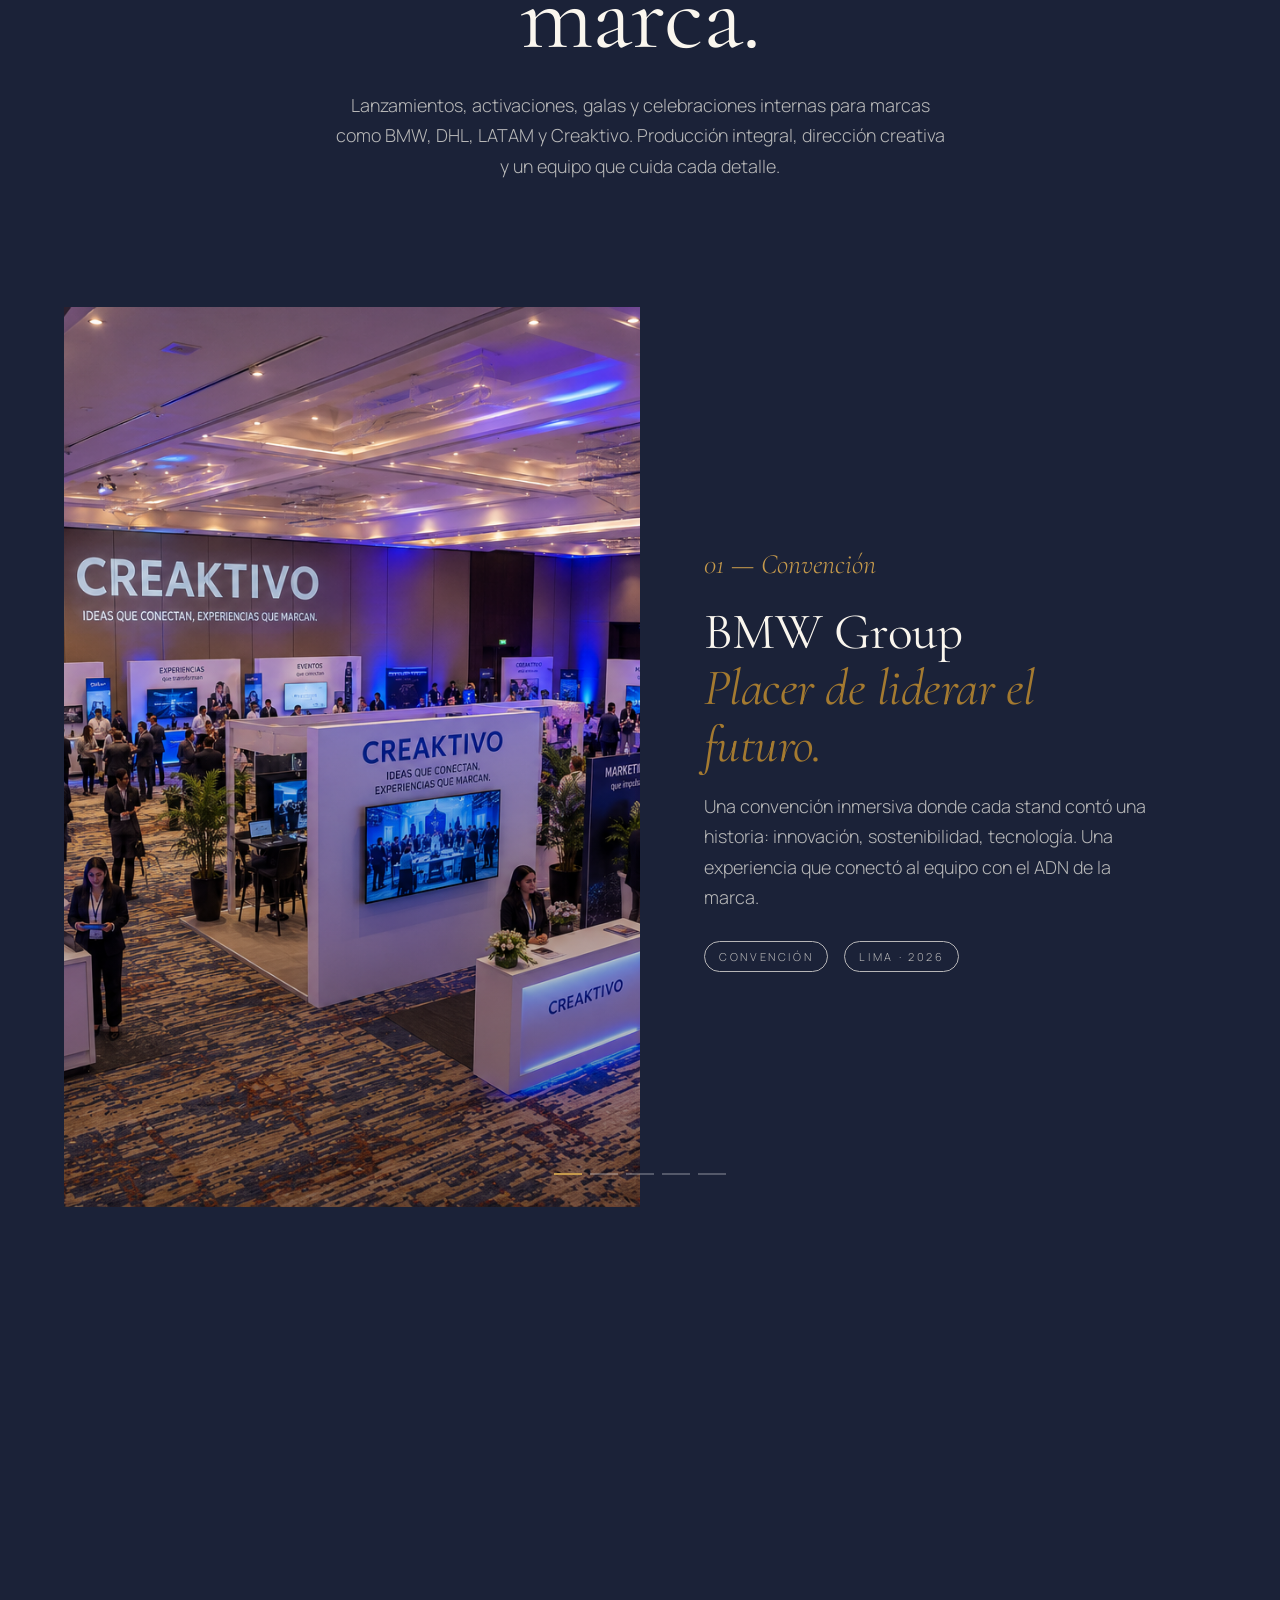
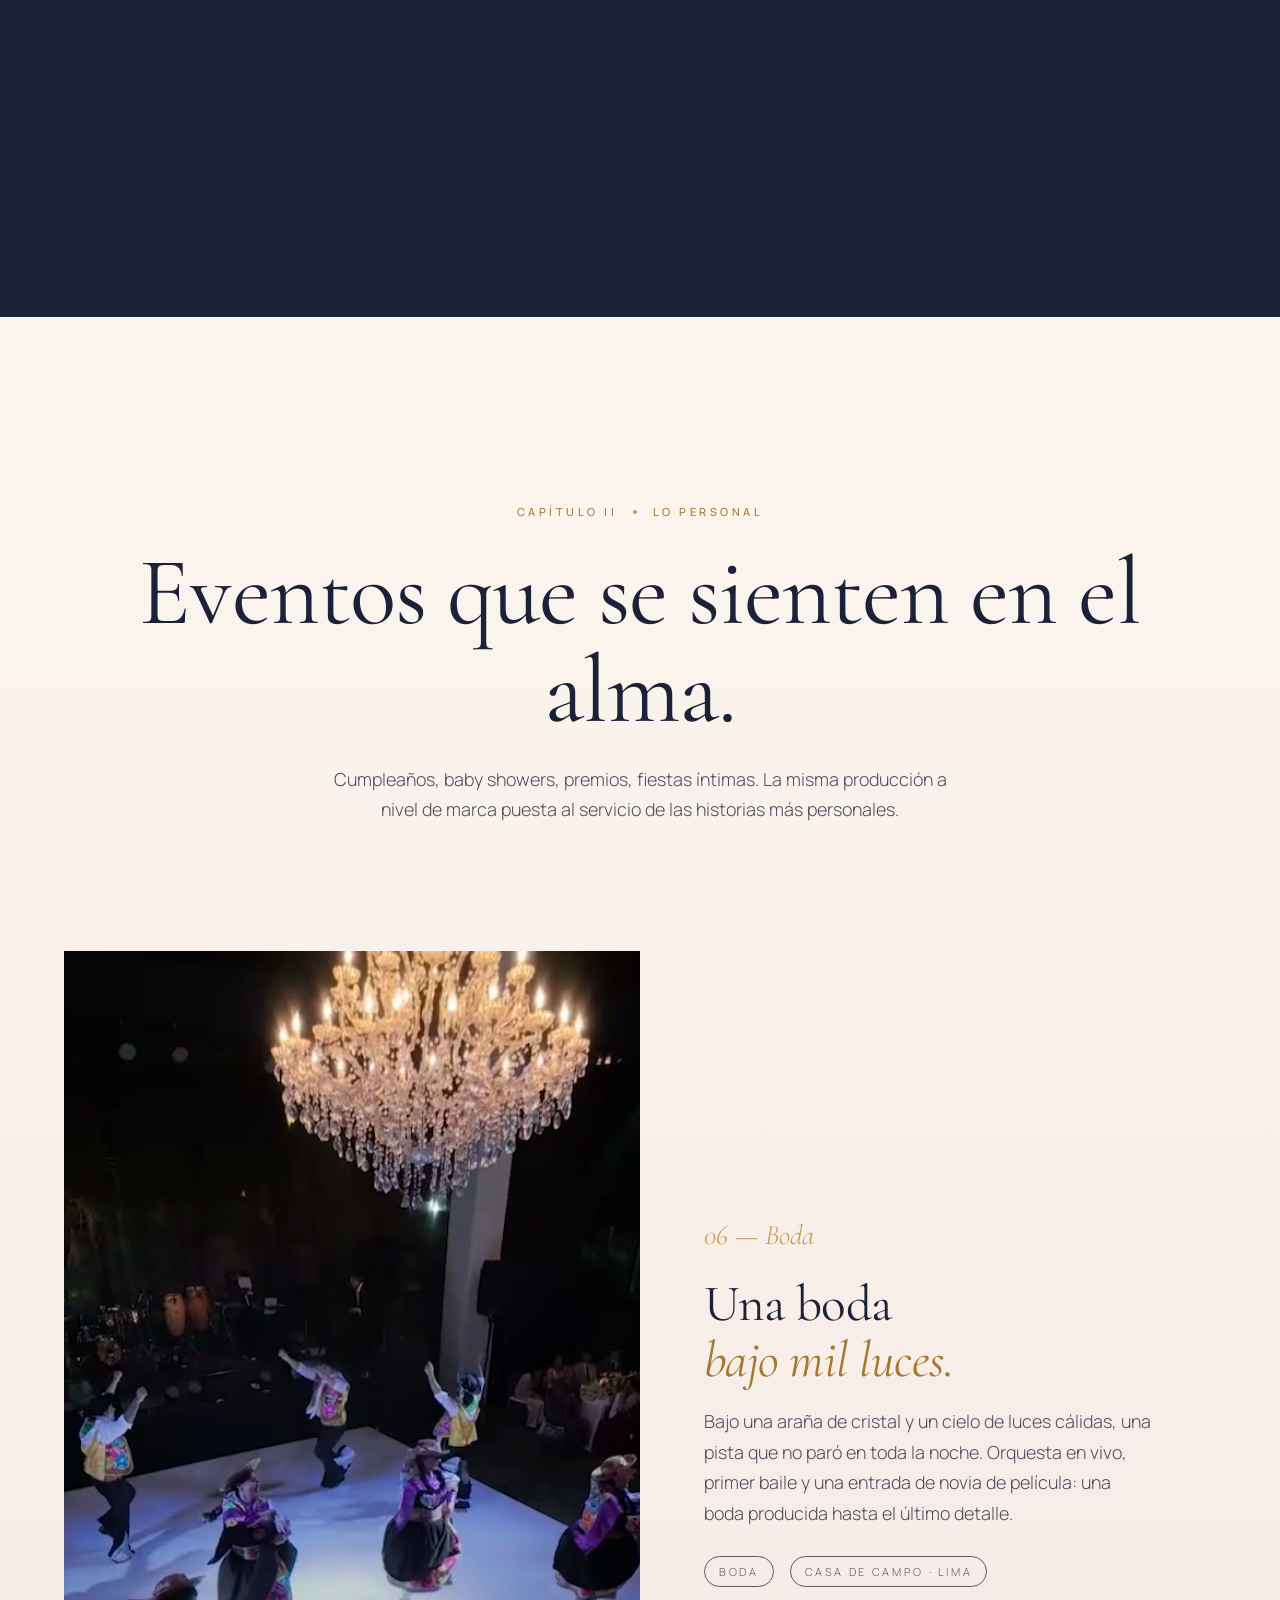
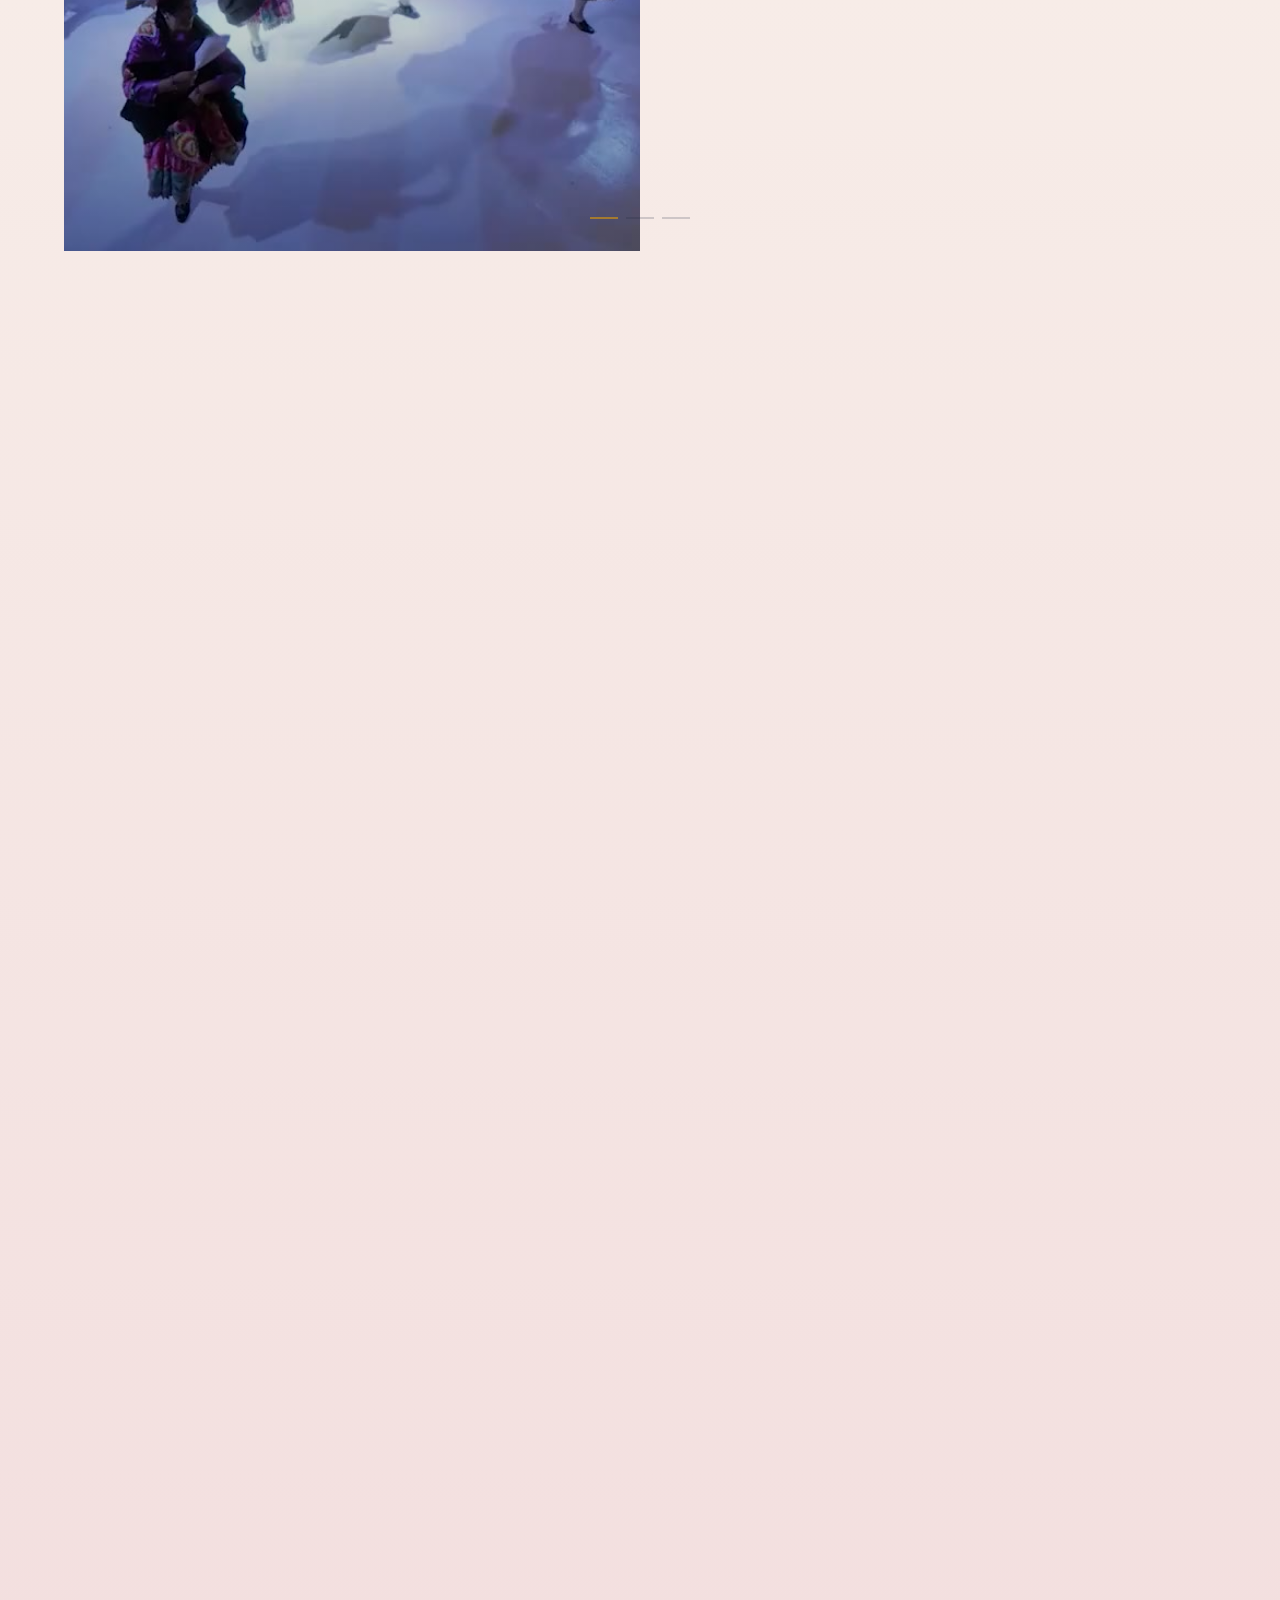
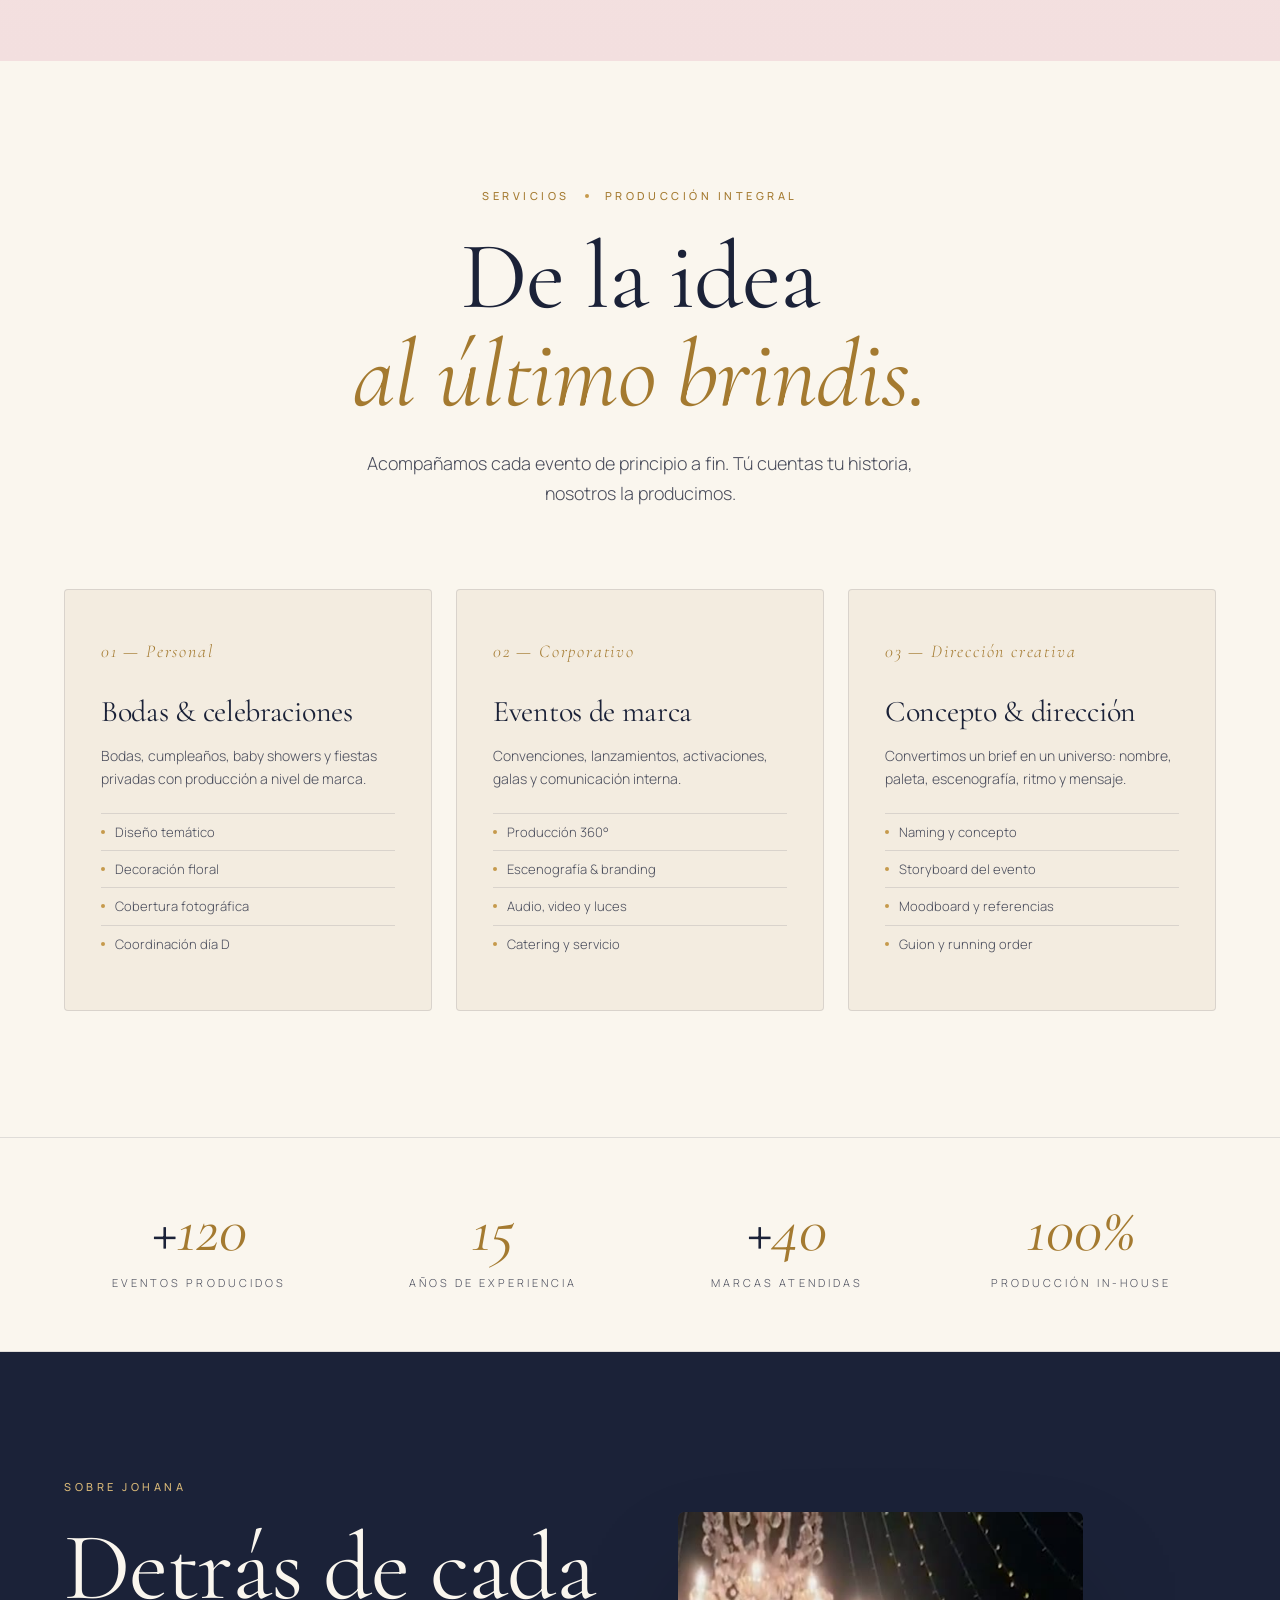
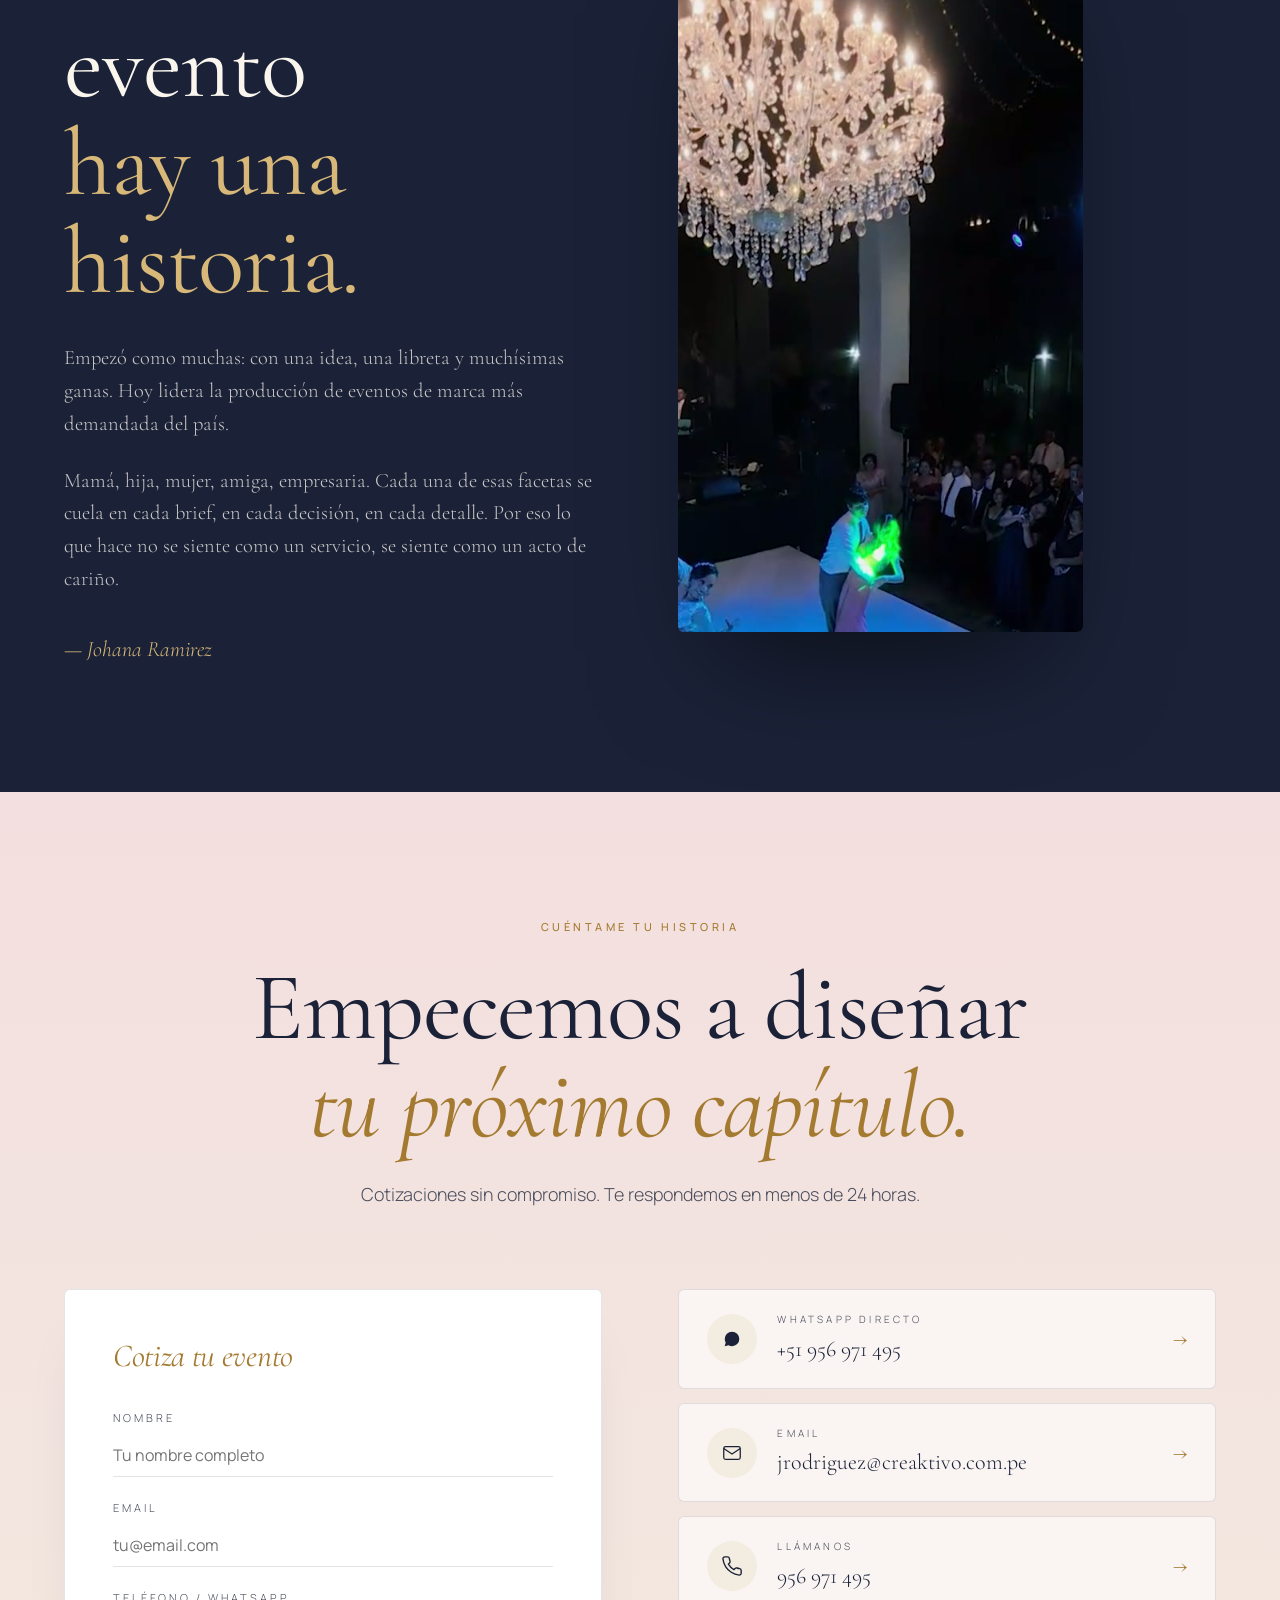
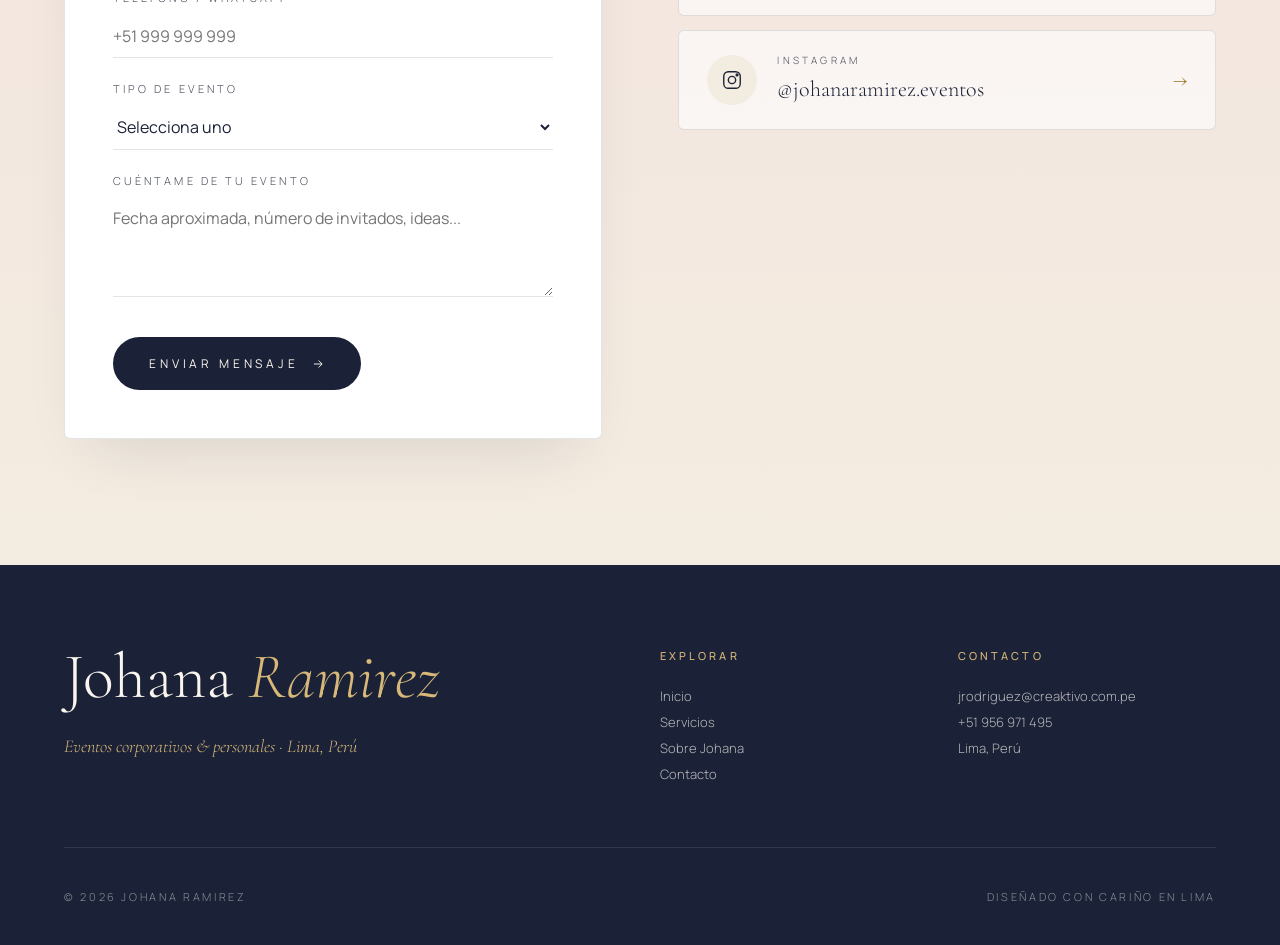
==== commit d412f487: "fix(hero): logos blancos de verdad (sin filtro de inversion) + texto eyebrow - Causa de "logos negro" ====
--- a/index.html
+++ b/index.html
@@ -12,7 +12,7 @@
   <link rel="preconnect" href="https://fonts.gstatic.com" crossorigin />
   <link href="https://fonts.googleapis.com/css2?family=Cormorant+Garamond:ital,wght@0,300;0,400;0,500;0,600;1,400;1,500&family=Manrope:wght@200;300;400;500;600&display=swap" rel="stylesheet" />
 
-  <link rel="stylesheet" href="css/style.css?v=14" />
+  <link rel="stylesheet" href="css/style.css?v=15" />
   <link rel="icon" type="image/png" href="assets/logo.png" />
 </head>
 <body>
@@ -63,43 +63,43 @@
     <div class="herostrip" aria-label="Marcas que confían en la producción de Johana Ramirez">
       <div class="herostrip__track">
         <img class="herostrip__logo" src="assets/img/svg/bmw-white.svg?v=2" alt="BMW" decoding="async" />
-        <img class="herostrip__logo" src="assets/img/svg/dhl-white.svg" alt="DHL Express" decoding="async" />
-        <img class="herostrip__logo" src="assets/img/svg/latam-airlines-logo.svg" alt="LATAM Airlines" decoding="async" />
+        <img class="herostrip__logo" src="assets/img/svg/dhl-white.svg?v=2" alt="DHL Express" decoding="async" />
+        <img class="herostrip__logo" src="assets/img/svg/latam-white.svg" alt="LATAM Airlines" decoding="async" />
         <img class="herostrip__logo herostrip__logo--mini" src="assets/img/svg/mini-white.svg" alt="MINI" decoding="async" />
-        <img class="herostrip__logo" src="assets/img/svg/the-clorox-company-logo.svg" alt="Clorox" decoding="async" />
-        <img class="herostrip__logo" src="assets/img/brands/pucp.png" alt="PUCP" decoding="async" />
-        <img class="herostrip__logo" src="assets/img/svg/utp-white.svg" alt="UTP" decoding="async" />
-        <img class="herostrip__logo" src="assets/img/brands/touring.png" alt="Touring Club" decoding="async" />
+        <img class="herostrip__logo" src="assets/img/svg/clorox-white.svg" alt="Clorox" decoding="async" />
+        <img class="herostrip__logo" src="assets/img/brands/pucp-white.png" alt="PUCP" decoding="async" />
+        <img class="herostrip__logo" src="assets/img/svg/utp-white.svg?v=2" alt="UTP" decoding="async" />
+        <img class="herostrip__logo" src="assets/img/brands/touring-white.png" alt="Touring Club" decoding="async" />
         <img class="herostrip__logo" src="assets/img/svg/bmw-white.svg?v=2" alt="" aria-hidden="true" decoding="async" />
-        <img class="herostrip__logo" src="assets/img/svg/dhl-white.svg" alt="" aria-hidden="true" decoding="async" />
-        <img class="herostrip__logo" src="assets/img/svg/latam-airlines-logo.svg" alt="" aria-hidden="true" decoding="async" />
+        <img class="herostrip__logo" src="assets/img/svg/dhl-white.svg?v=2" alt="" aria-hidden="true" decoding="async" />
+        <img class="herostrip__logo" src="assets/img/svg/latam-white.svg" alt="" aria-hidden="true" decoding="async" />
         <img class="herostrip__logo herostrip__logo--mini" src="assets/img/svg/mini-white.svg" alt="" aria-hidden="true" decoding="async" />
-        <img class="herostrip__logo" src="assets/img/svg/the-clorox-company-logo.svg" alt="" aria-hidden="true" decoding="async" />
-        <img class="herostrip__logo" src="assets/img/brands/pucp.png" alt="" aria-hidden="true" decoding="async" />
-        <img class="herostrip__logo" src="assets/img/svg/utp-white.svg" alt="" aria-hidden="true" decoding="async" />
-        <img class="herostrip__logo" src="assets/img/brands/touring.png" alt="" aria-hidden="true" decoding="async" />
+        <img class="herostrip__logo" src="assets/img/svg/clorox-white.svg" alt="" aria-hidden="true" decoding="async" />
+        <img class="herostrip__logo" src="assets/img/brands/pucp-white.png" alt="" aria-hidden="true" decoding="async" />
+        <img class="herostrip__logo" src="assets/img/svg/utp-white.svg?v=2" alt="" aria-hidden="true" decoding="async" />
+        <img class="herostrip__logo" src="assets/img/brands/touring-white.png" alt="" aria-hidden="true" decoding="async" />
         <img class="herostrip__logo" src="assets/img/svg/bmw-white.svg?v=2" alt="" aria-hidden="true" decoding="async" />
-        <img class="herostrip__logo" src="assets/img/svg/dhl-white.svg" alt="" aria-hidden="true" decoding="async" />
-        <img class="herostrip__logo" src="assets/img/svg/latam-airlines-logo.svg" alt="" aria-hidden="true" decoding="async" />
+        <img class="herostrip__logo" src="assets/img/svg/dhl-white.svg?v=2" alt="" aria-hidden="true" decoding="async" />
+        <img class="herostrip__logo" src="assets/img/svg/latam-white.svg" alt="" aria-hidden="true" decoding="async" />
         <img class="herostrip__logo herostrip__logo--mini" src="assets/img/svg/mini-white.svg" alt="" aria-hidden="true" decoding="async" />
-        <img class="herostrip__logo" src="assets/img/svg/the-clorox-company-logo.svg" alt="" aria-hidden="true" decoding="async" />
-        <img class="herostrip__logo" src="assets/img/brands/pucp.png" alt="" aria-hidden="true" decoding="async" />
-        <img class="herostrip__logo" src="assets/img/svg/utp-white.svg" alt="" aria-hidden="true" decoding="async" />
-        <img class="herostrip__logo" src="assets/img/brands/touring.png" alt="" aria-hidden="true" decoding="async" />
+        <img class="herostrip__logo" src="assets/img/svg/clorox-white.svg" alt="" aria-hidden="true" decoding="async" />
+        <img class="herostrip__logo" src="assets/img/brands/pucp-white.png" alt="" aria-hidden="true" decoding="async" />
+        <img class="herostrip__logo" src="assets/img/svg/utp-white.svg?v=2" alt="" aria-hidden="true" decoding="async" />
+        <img class="herostrip__logo" src="assets/img/brands/touring-white.png" alt="" aria-hidden="true" decoding="async" />
         <img class="herostrip__logo" src="assets/img/svg/bmw-white.svg?v=2" alt="" aria-hidden="true" decoding="async" />
-        <img class="herostrip__logo" src="assets/img/svg/dhl-white.svg" alt="" aria-hidden="true" decoding="async" />
-        <img class="herostrip__logo" src="assets/img/svg/latam-airlines-logo.svg" alt="" aria-hidden="true" decoding="async" />
+        <img class="herostrip__logo" src="assets/img/svg/dhl-white.svg?v=2" alt="" aria-hidden="true" decoding="async" />
+        <img class="herostrip__logo" src="assets/img/svg/latam-white.svg" alt="" aria-hidden="true" decoding="async" />
         <img class="herostrip__logo herostrip__logo--mini" src="assets/img/svg/mini-white.svg" alt="" aria-hidden="true" decoding="async" />
-        <img class="herostrip__logo" src="assets/img/svg/the-clorox-company-logo.svg" alt="" aria-hidden="true" decoding="async" />
-        <img class="herostrip__logo" src="assets/img/brands/pucp.png" alt="" aria-hidden="true" decoding="async" />
-        <img class="herostrip__logo" src="assets/img/svg/utp-white.svg" alt="" aria-hidden="true" decoding="async" />
-        <img class="herostrip__logo" src="assets/img/brands/touring.png" alt="" aria-hidden="true" decoding="async" />
+        <img class="herostrip__logo" src="assets/img/svg/clorox-white.svg" alt="" aria-hidden="true" decoding="async" />
+        <img class="herostrip__logo" src="assets/img/brands/pucp-white.png" alt="" aria-hidden="true" decoding="async" />
+        <img class="herostrip__logo" src="assets/img/svg/utp-white.svg?v=2" alt="" aria-hidden="true" decoding="async" />
+        <img class="herostrip__logo" src="assets/img/brands/touring-white.png" alt="" aria-hidden="true" decoding="async" />
       </div>
     </div>
 
     <div class="hero__inner">
       <div class="hero__eyebrow eyebrow">
-        Bodas <span class="dot"></span> Eventos privados <span class="dot"></span> Lima
+        Eventos corporativos y privados <span class="dot"></span> Lima
       </div>
       <h1 class="hero__title">
         <span class="first">Johana</span>
--- a/css/style.css
+++ b/css/style.css
@@ -305,15 +305,12 @@
   height: 24px;
   width: auto;
   margin-right: clamp(58px, 6.5vw, 110px);
-  /* blanco + sombra suave: legible sobre el video, sin barra clara */
-  filter: brightness(0) invert(1) drop-shadow(0 1px 5px rgba(0, 0, 0, 0.55));
-  opacity: 0.72;
+  /* Los assets ya son BLANCOS (*-white) → sin filtro de inversión (robusto también
+     en iOS/Safari, donde el invert salía negro). Solo una sombra suave para legibilidad. */
+  filter: drop-shadow(0 1px 5px rgba(0, 0, 0, 0.55));
+  opacity: 0.88;
   transform-origin: center center;   /* el efecto lupa (JS) escala desde el centro */
   will-change: transform, opacity;
-}
-/* MINI: alas/disco ya vienen en blanco con "MINI" oscuro → NO blanquear, solo sombra */
-.herostrip__logo--mini {
-  filter: drop-shadow(0 1px 5px rgba(0, 0, 0, 0.55));
 }
 @media (max-width: 720px) {
   .herostrip { top: 40px; padding: 22px 0; }
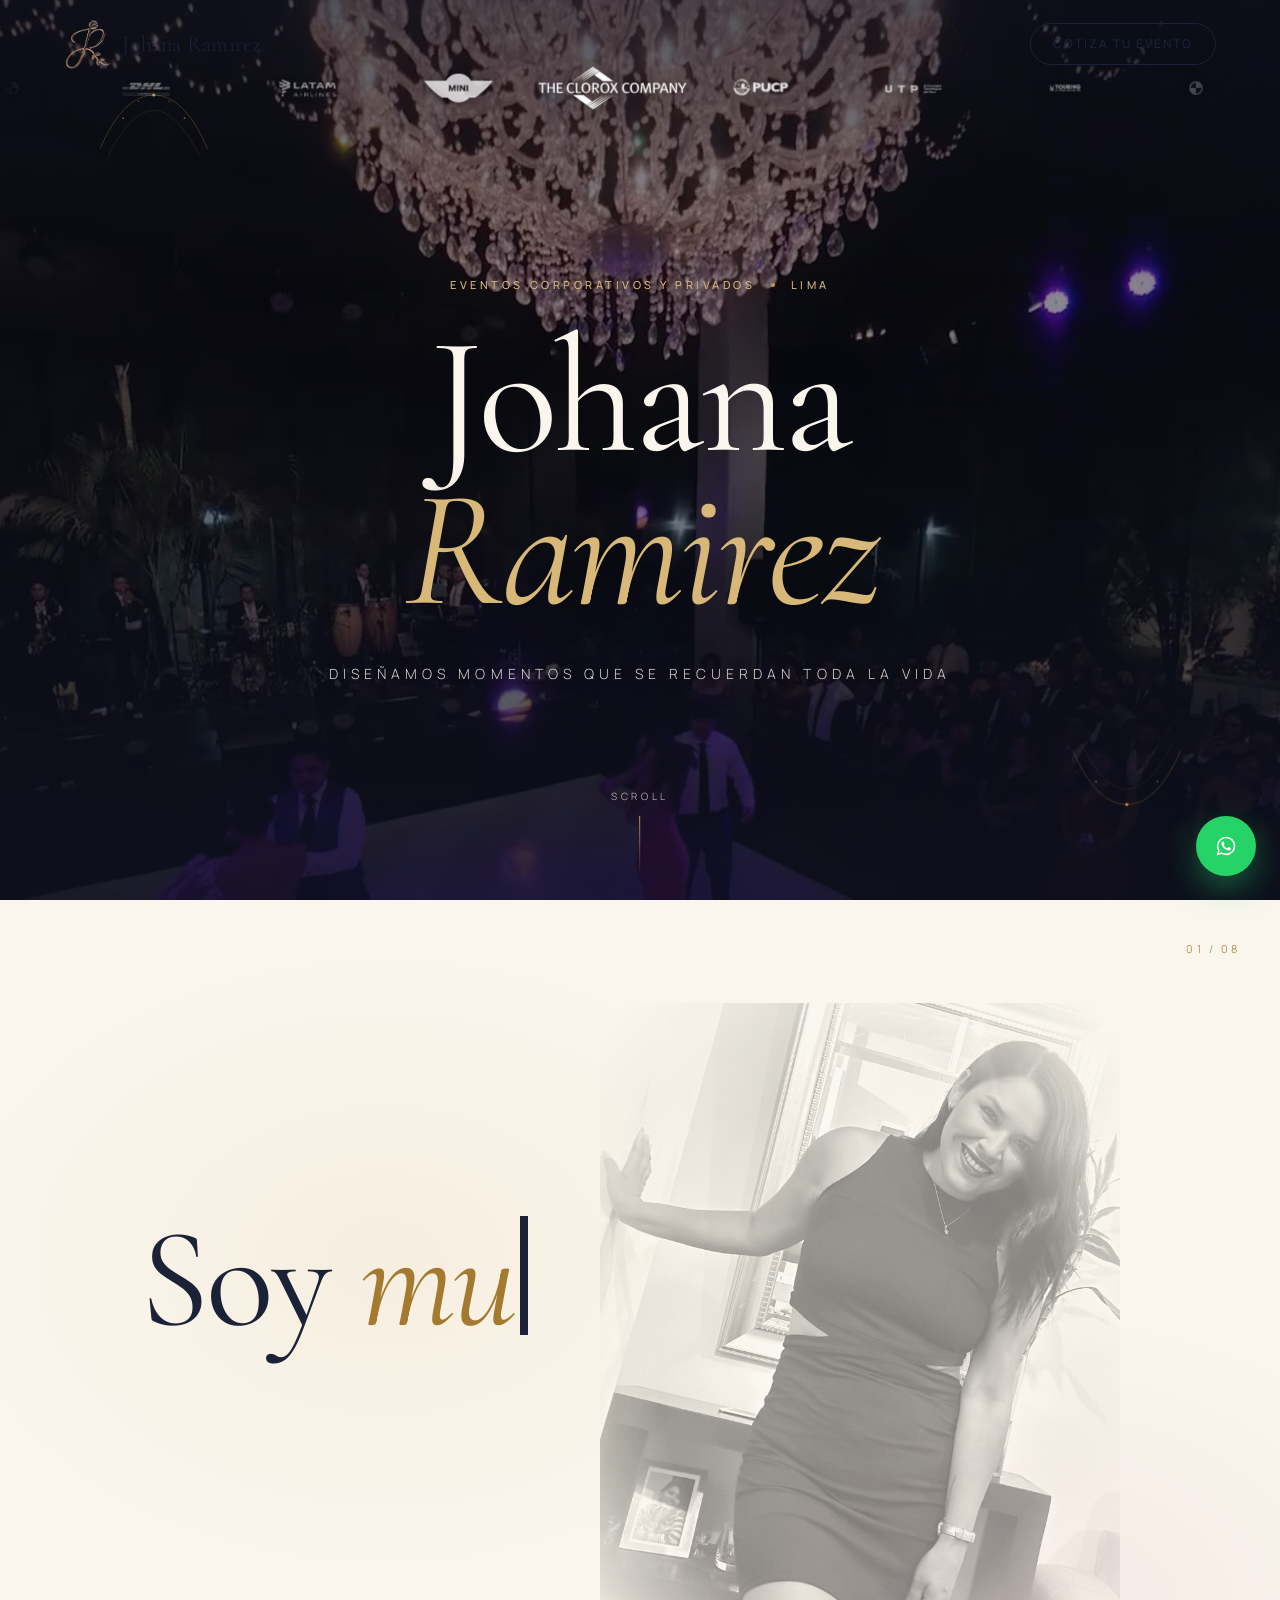
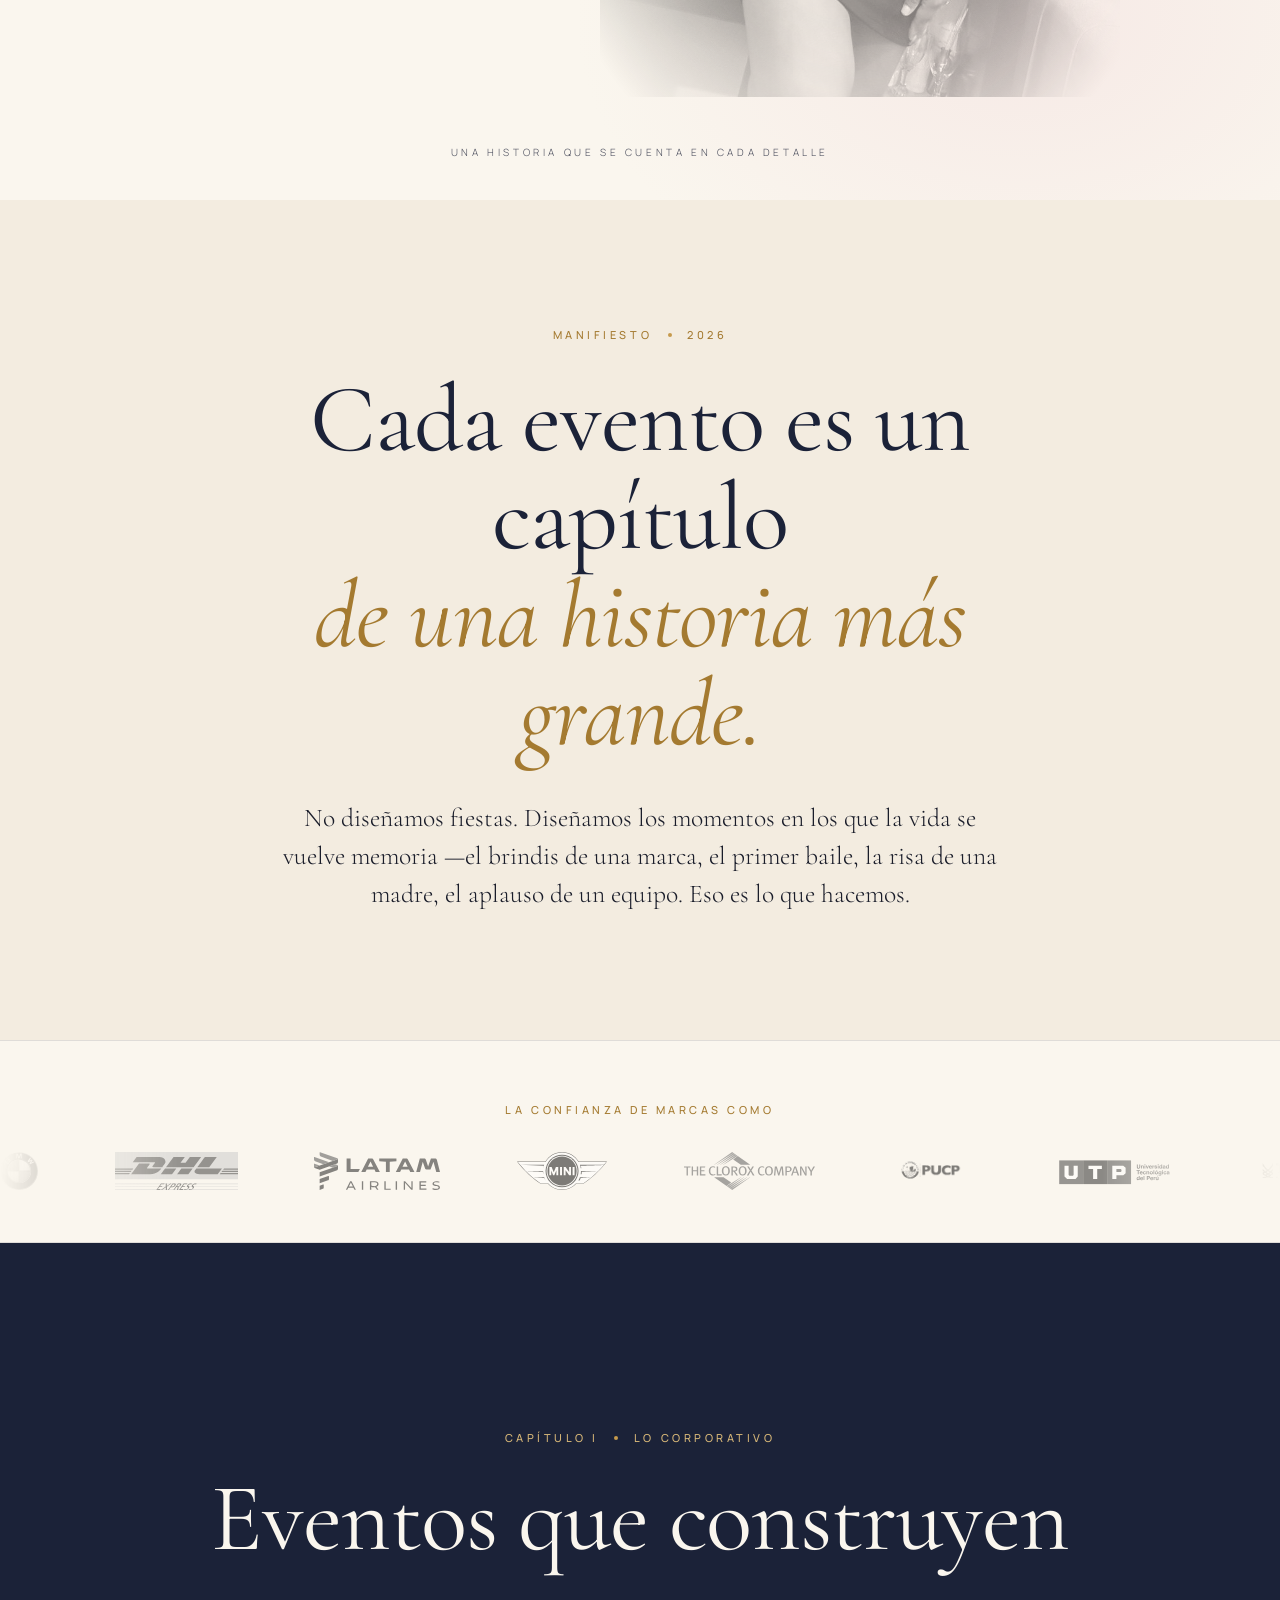
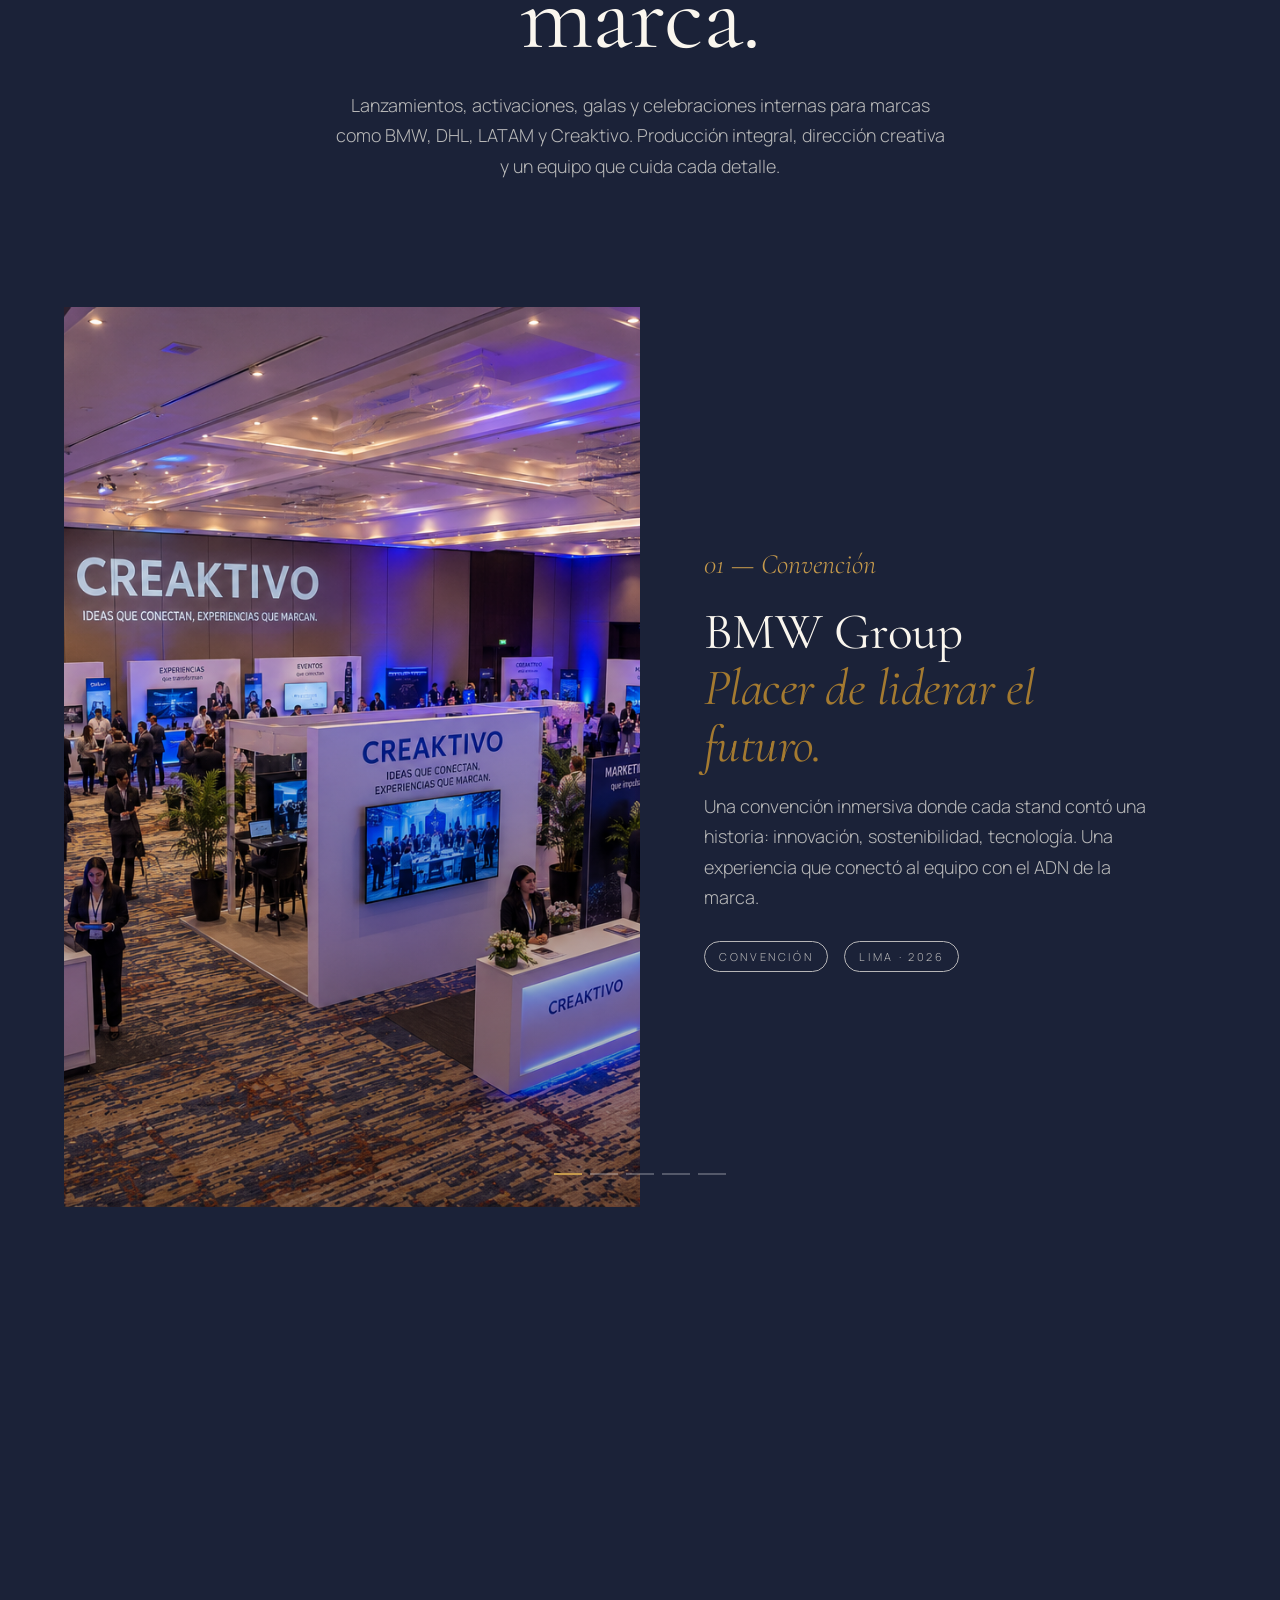
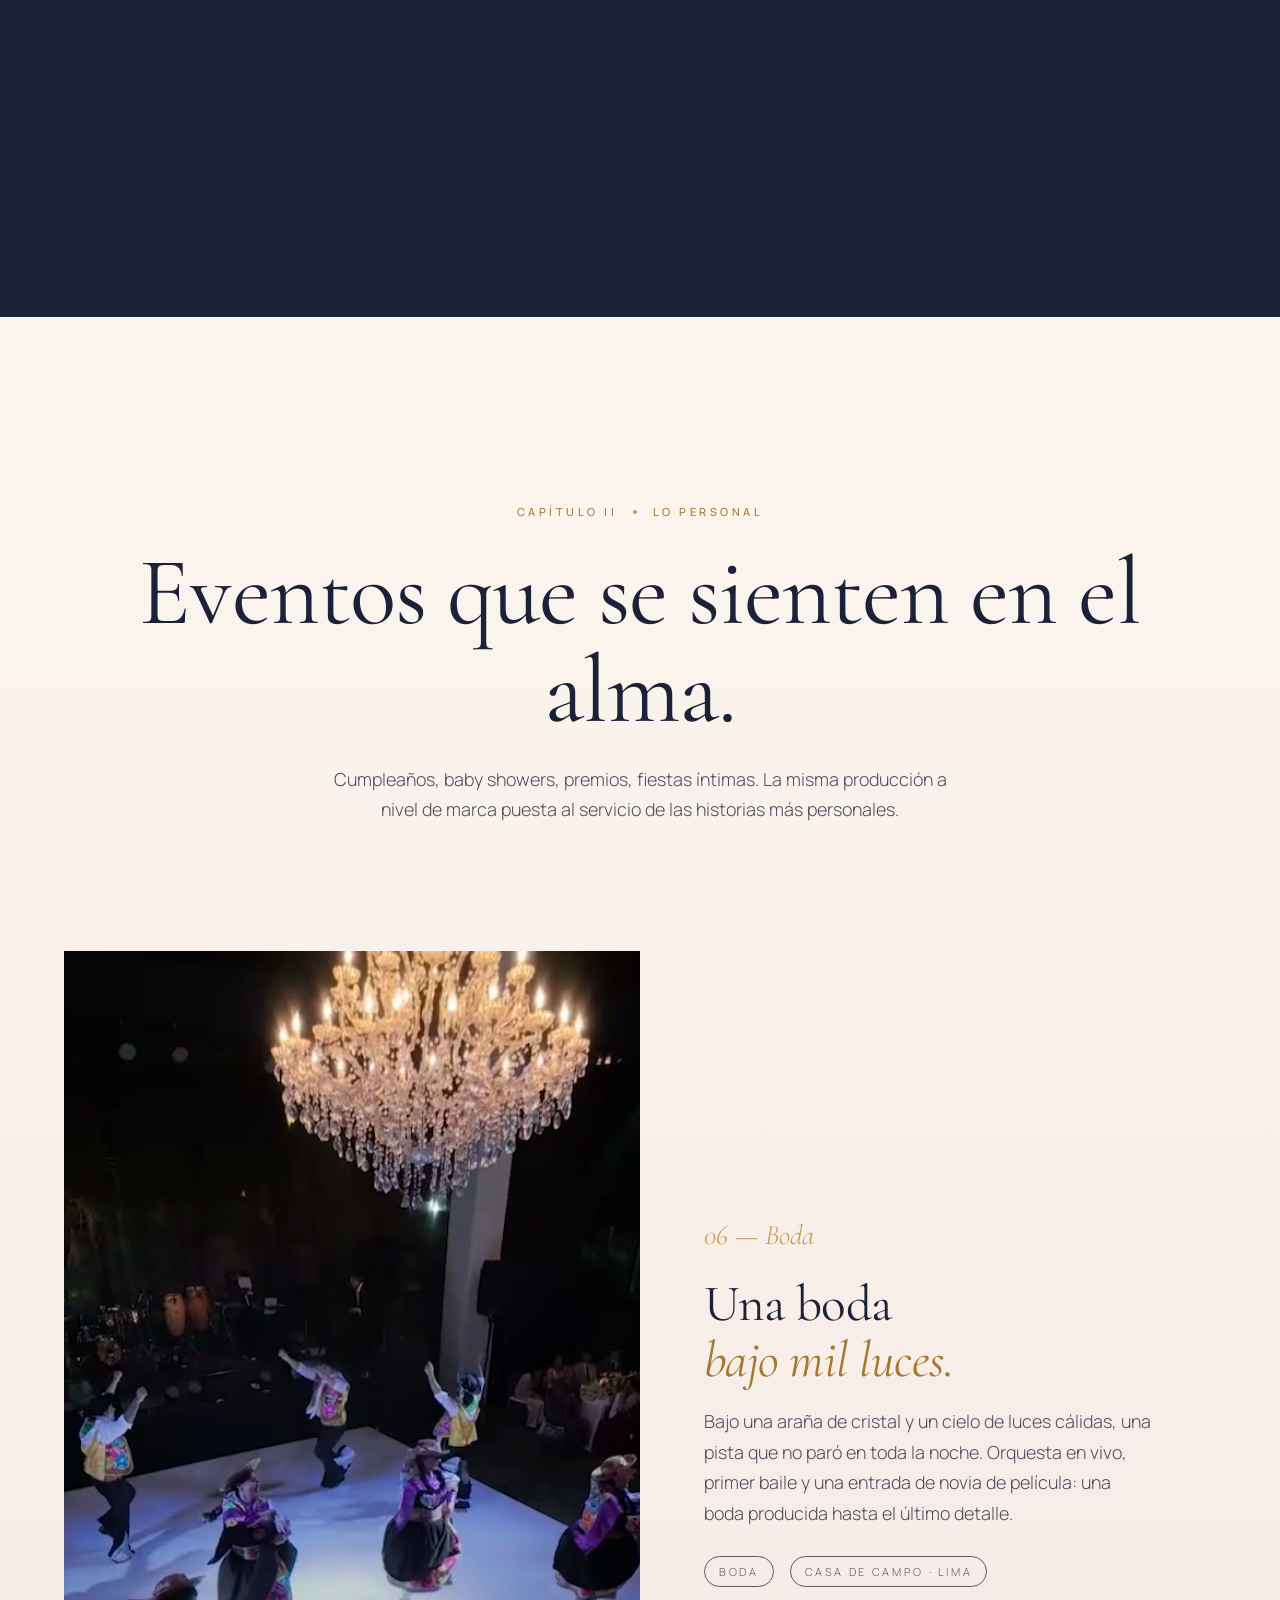
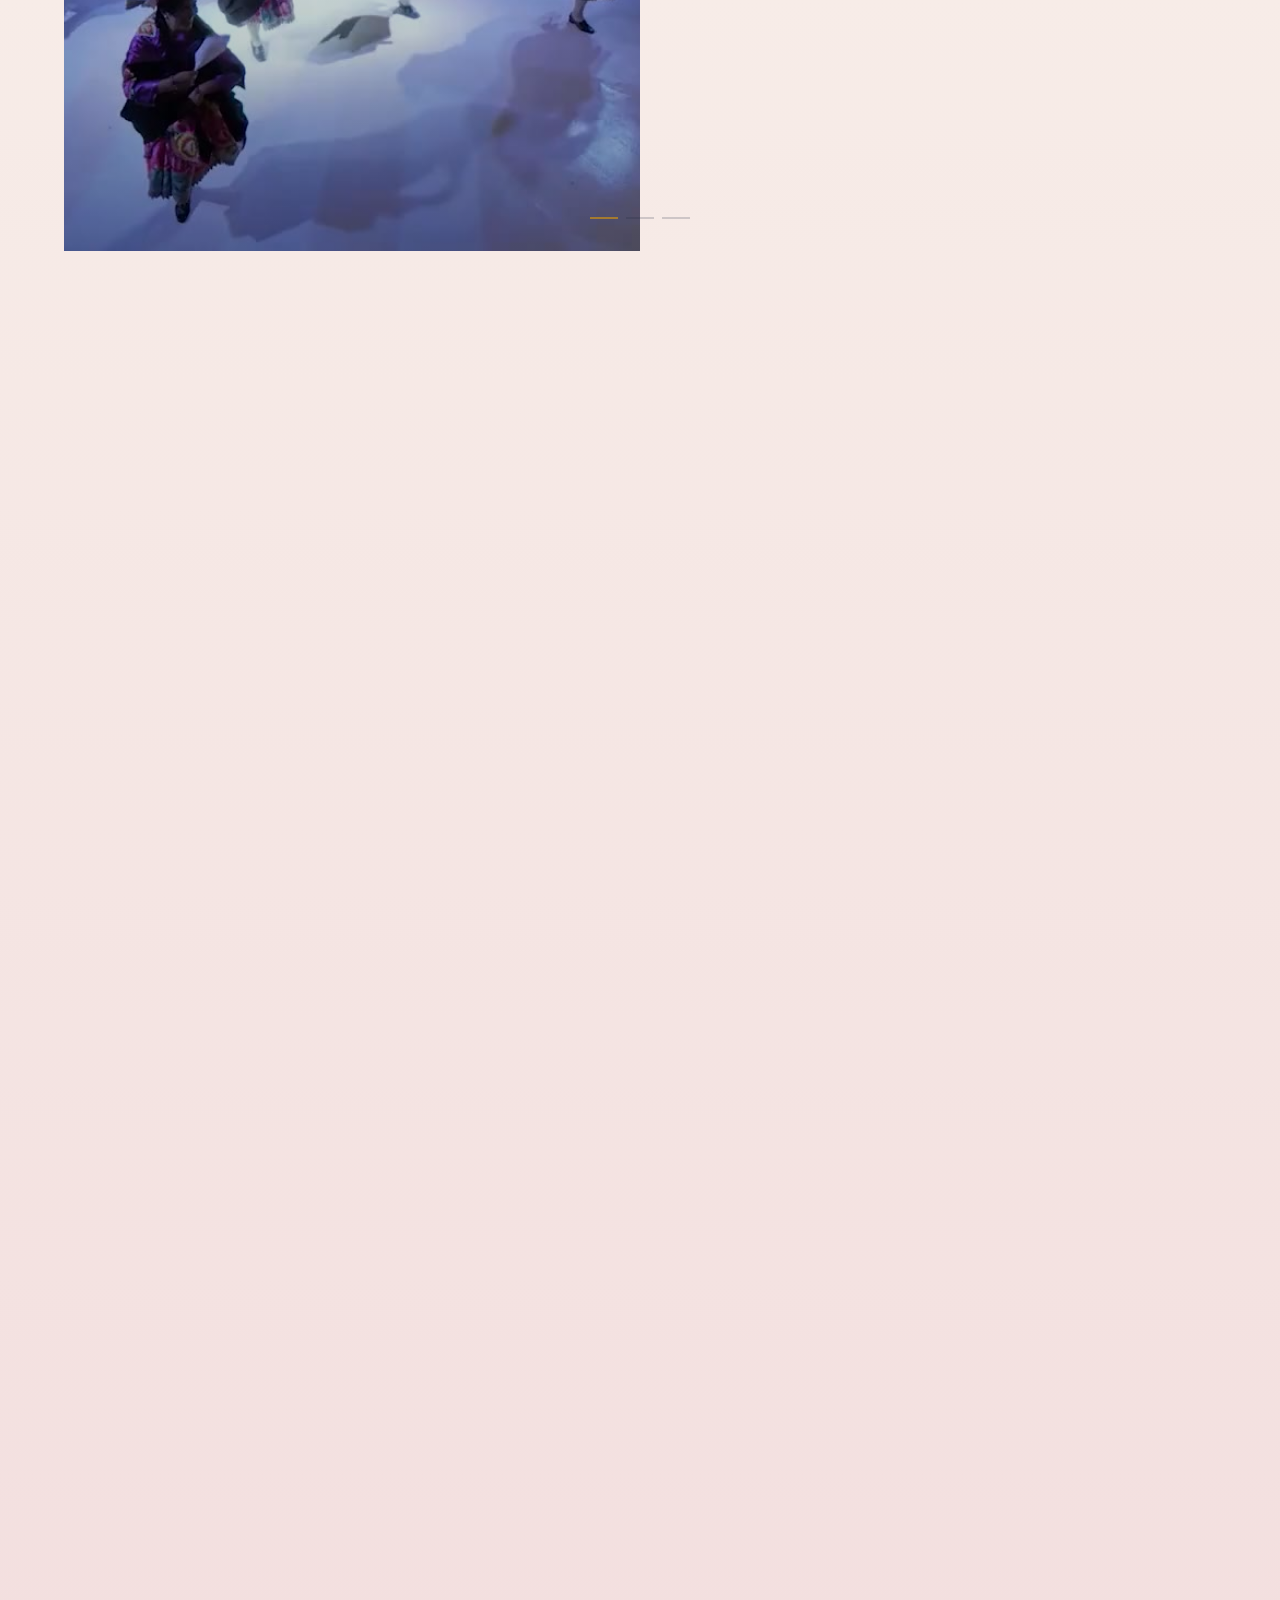
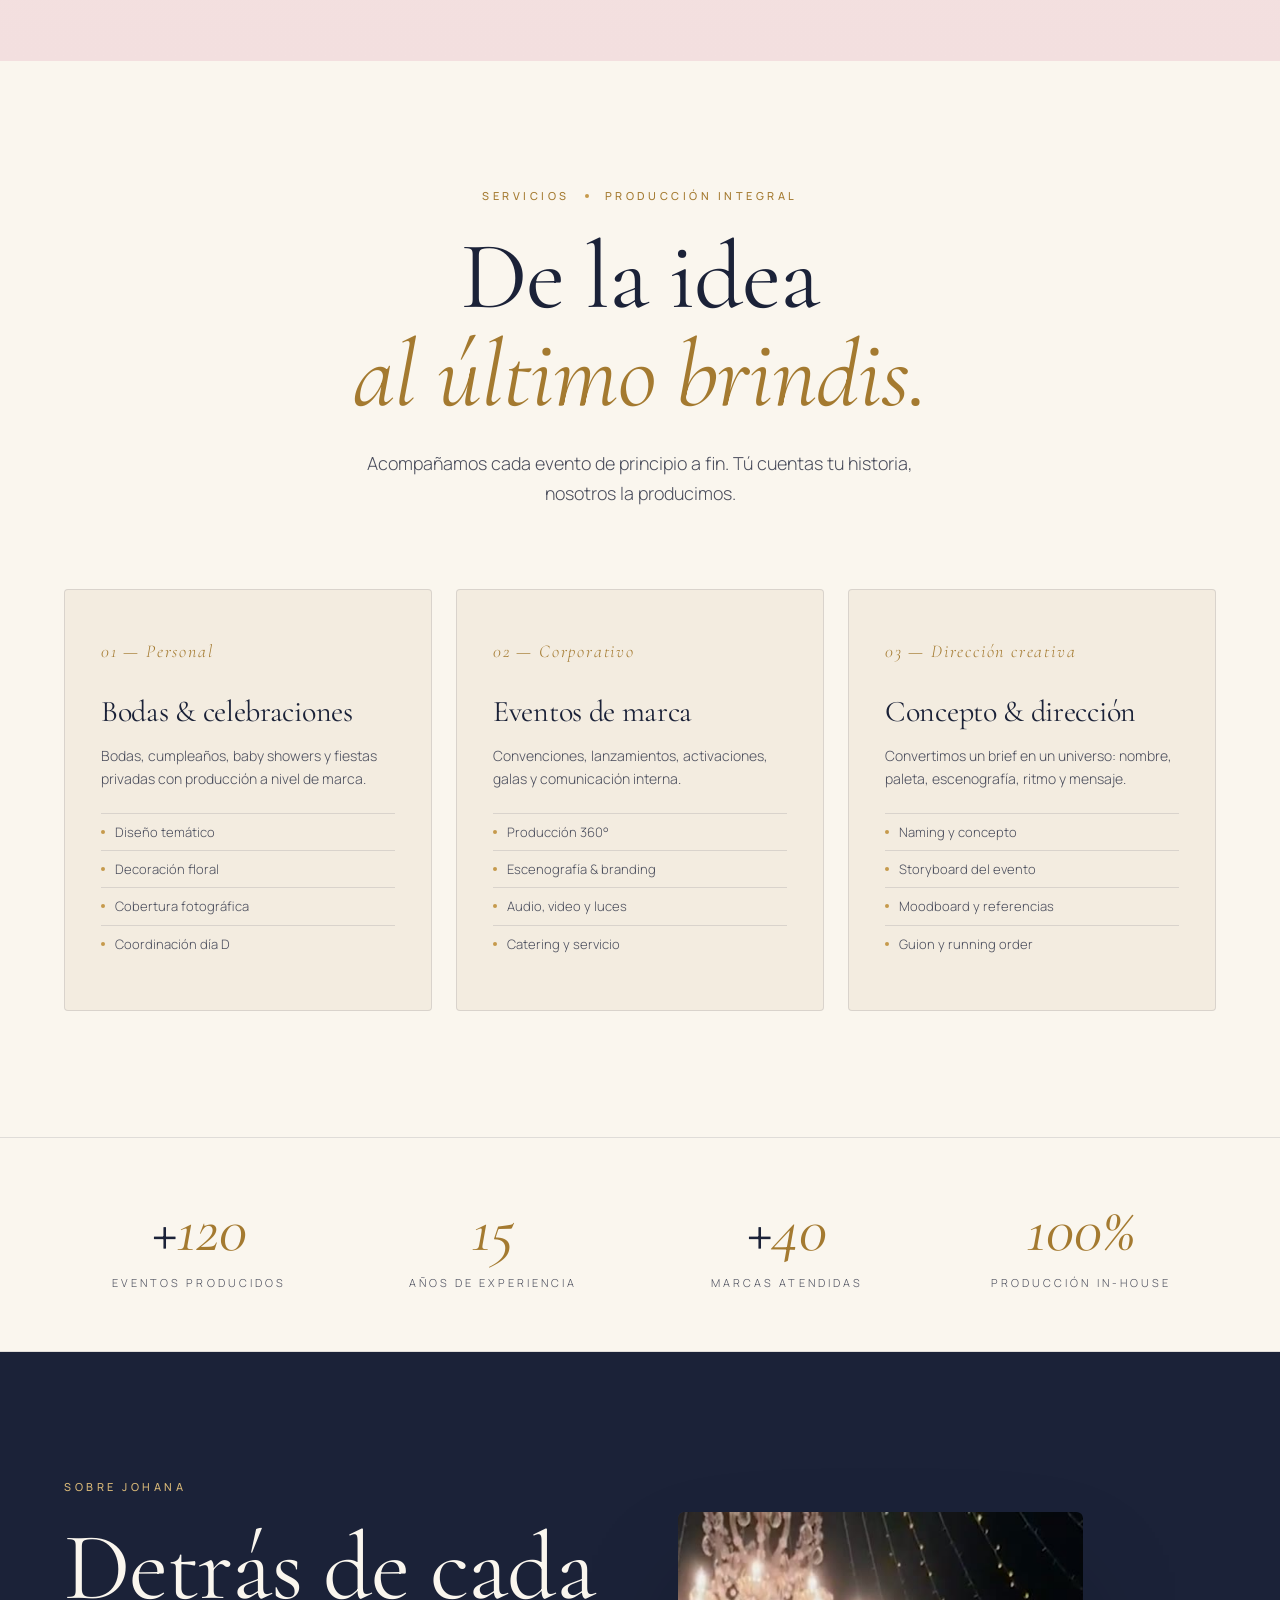
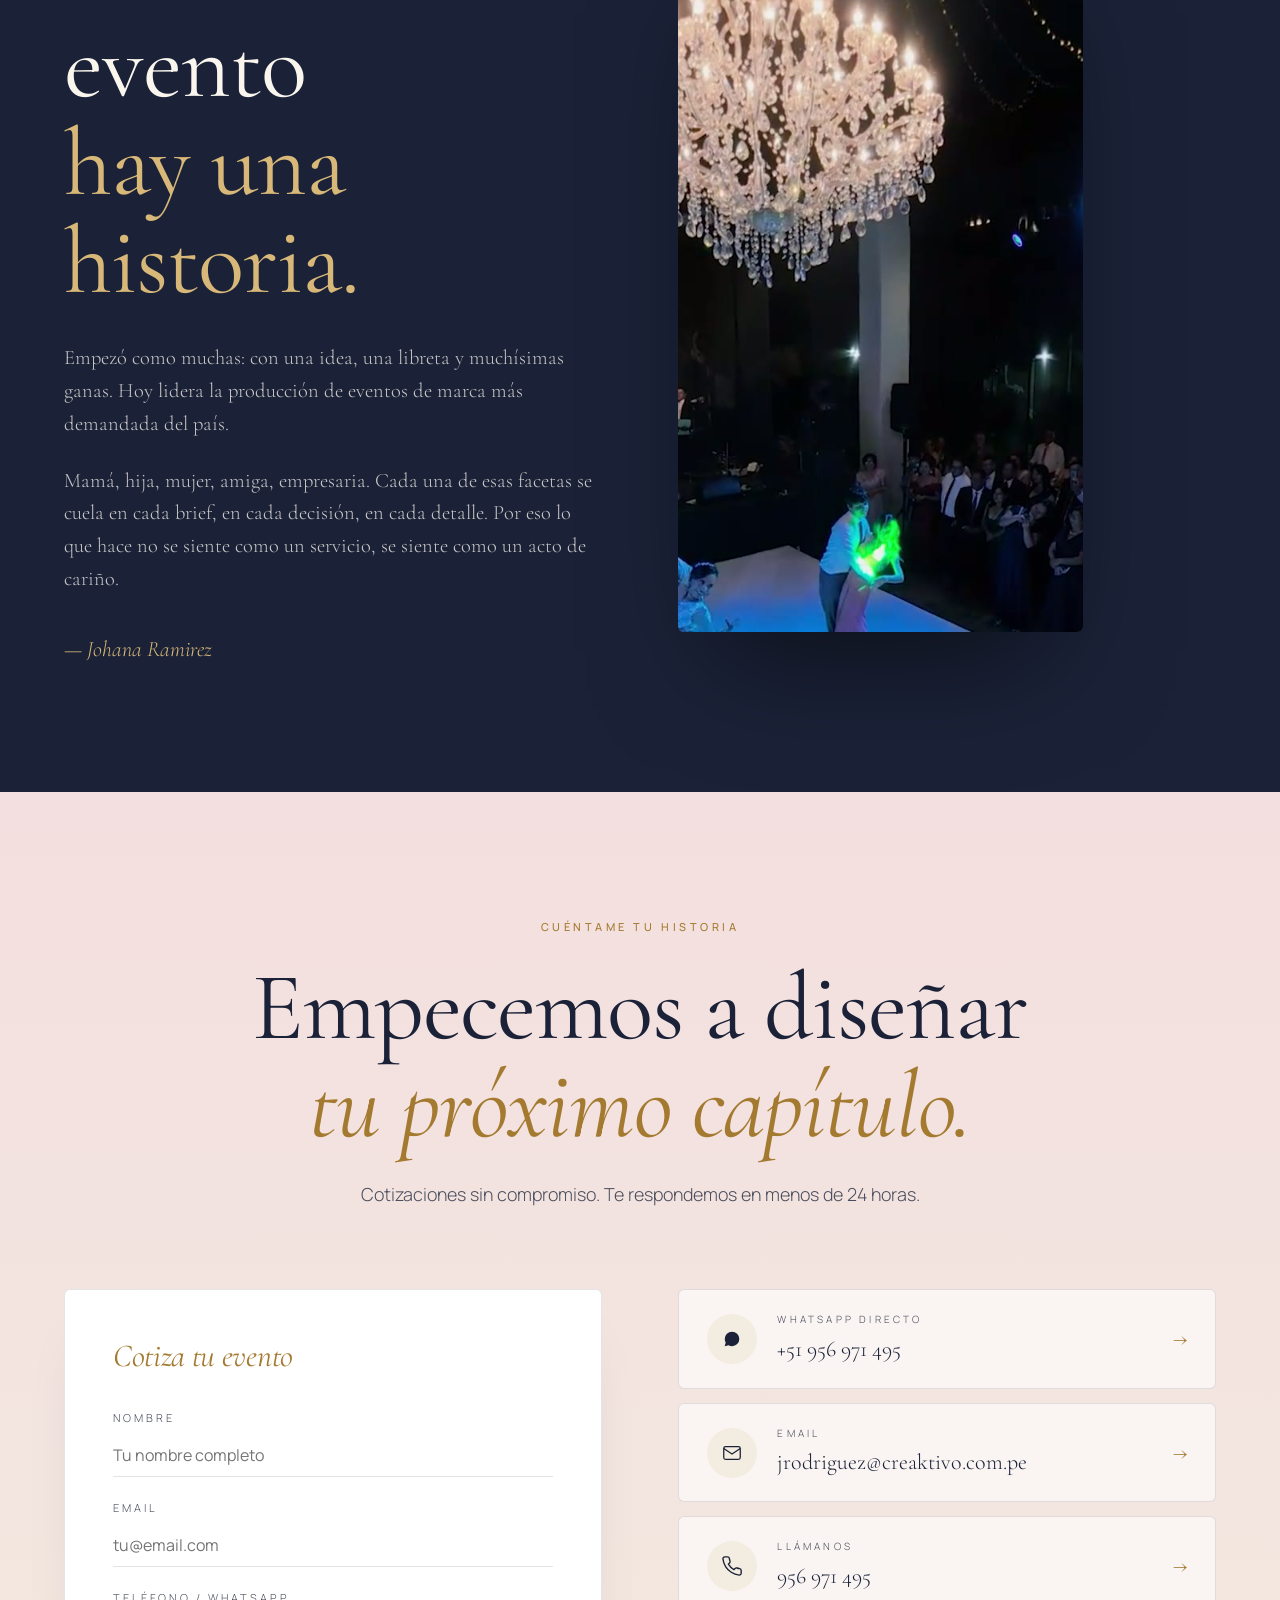
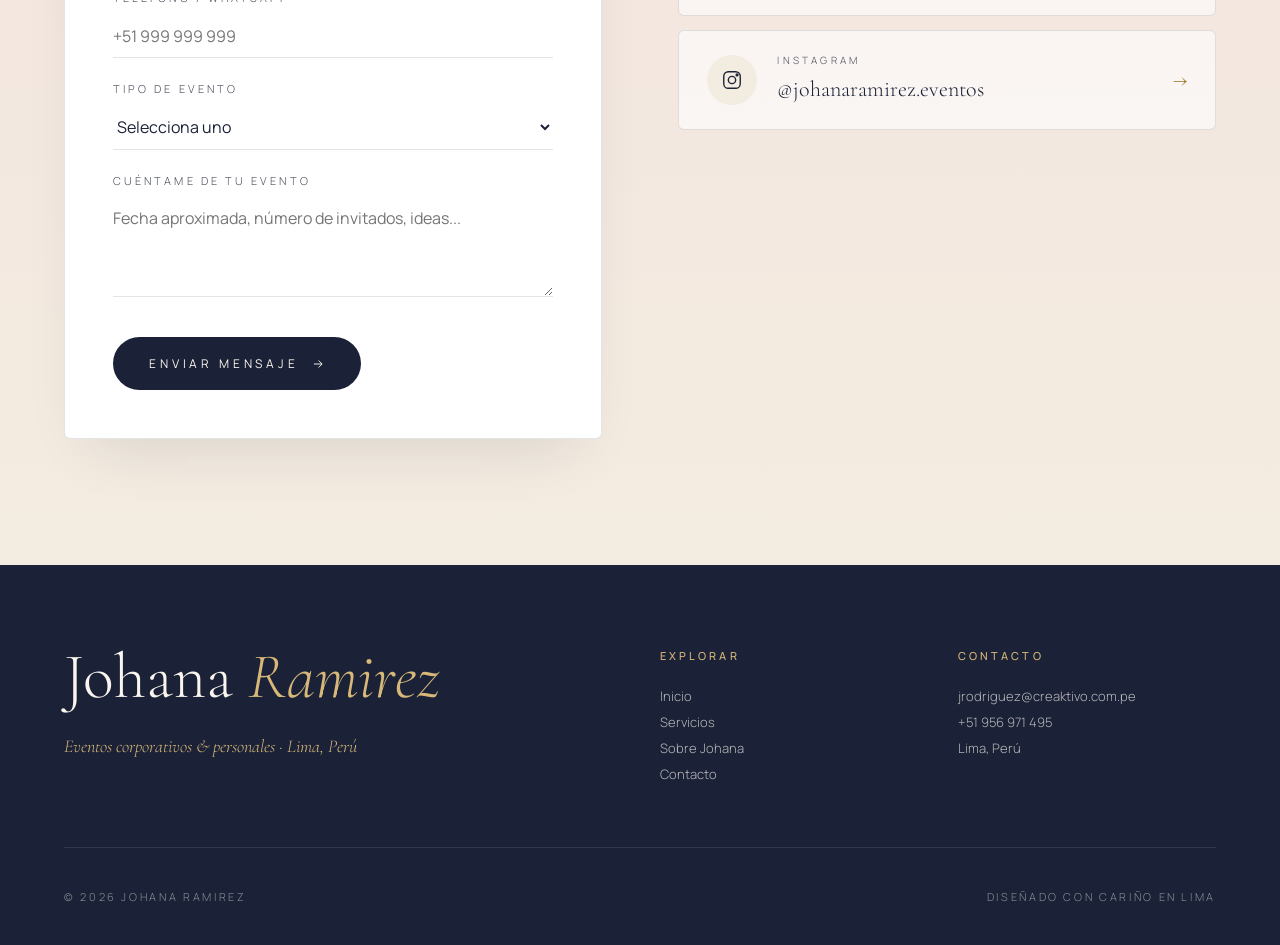
==== commit 8a620f19: "feat(nav): monograma JR metalico en el brand + nombre al costado - Reemplaza el texto JR por el mono" ====
--- a/index.html
+++ b/index.html
@@ -20,7 +20,7 @@
   <!-- ============ NAV ============ -->
   <nav class="nav">
     <a href="#top" class="nav__brand">
-      <span class="jr">JR</span>
+      <img class="nav__logo" src="assets/img/jr_mark.png?v=1" alt="Johana Ramirez" decoding="async" />
       <span class="hide-mobile">Johana Ramirez</span>
     </a>
     <a href="#contacto" class="nav__cta">Cotiza tu evento</a>
--- a/css/style.css
+++ b/css/style.css
@@ -137,6 +137,11 @@
 .nav__brand .jr {
   font-style: italic;
   color: var(--gold-deep);
+}
+.nav__logo {
+  height: 52px;
+  width: auto;
+  display: block;
 }
 
 .nav__cta {
@@ -1210,6 +1215,7 @@
   }
   .reel__panel { left: var(--pad-x); right: var(--pad-x); }
   .nav__brand { font-size: 18px; }
+  .nav__logo { height: 42px; }
   .nav__cta {
     font-size: 10px;
     padding: 9px 16px;
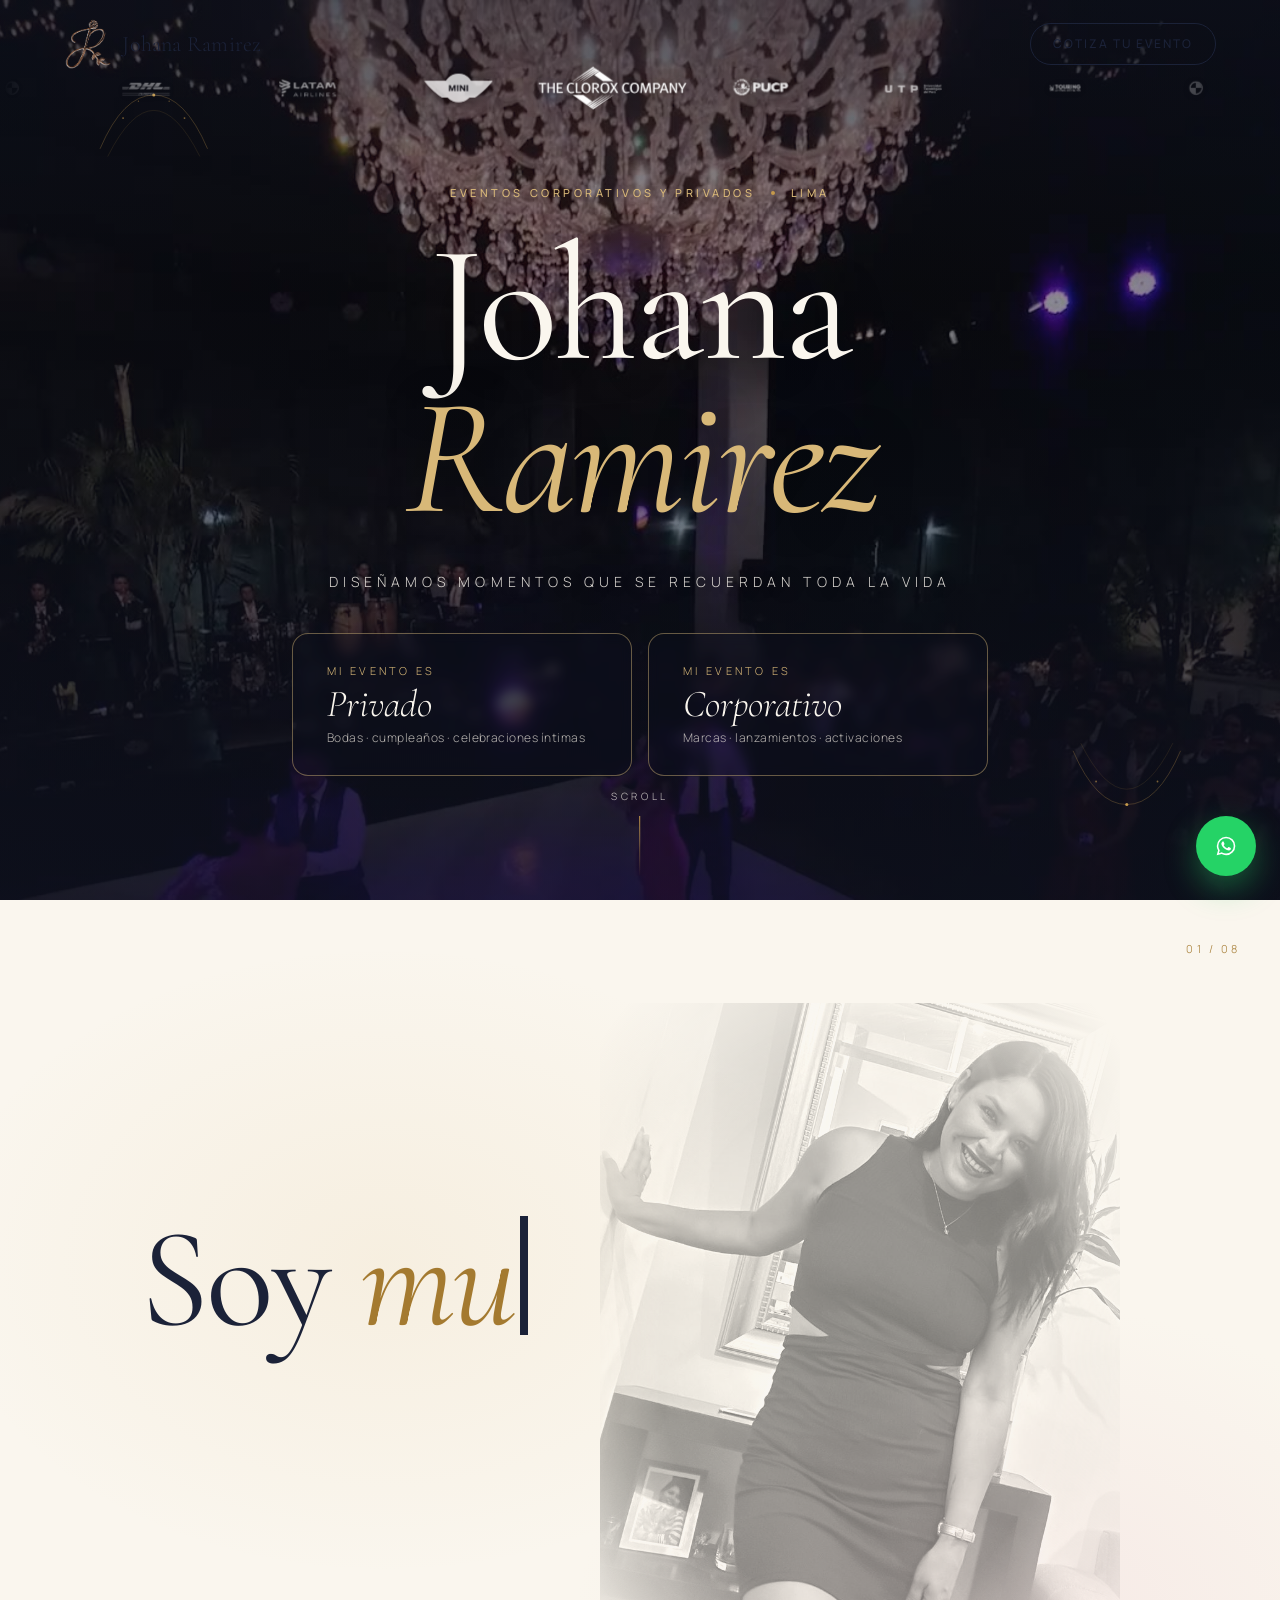
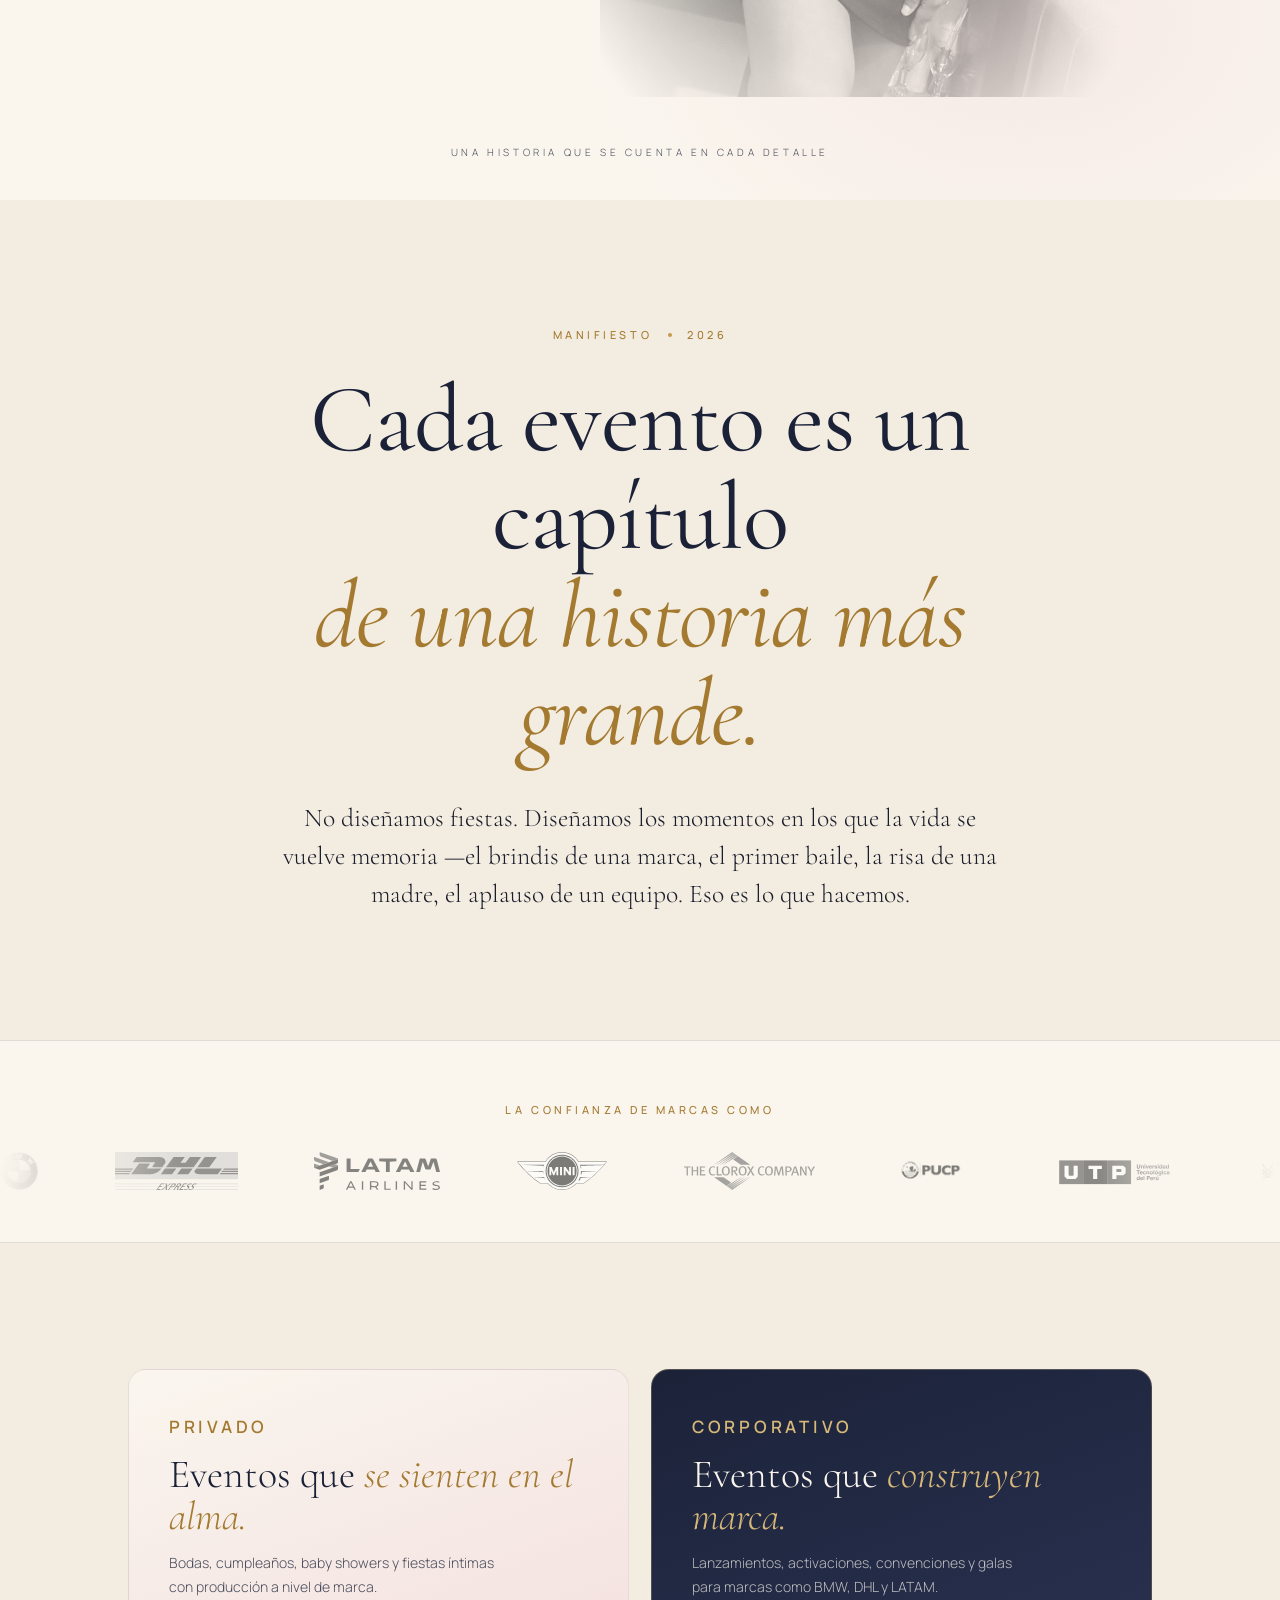
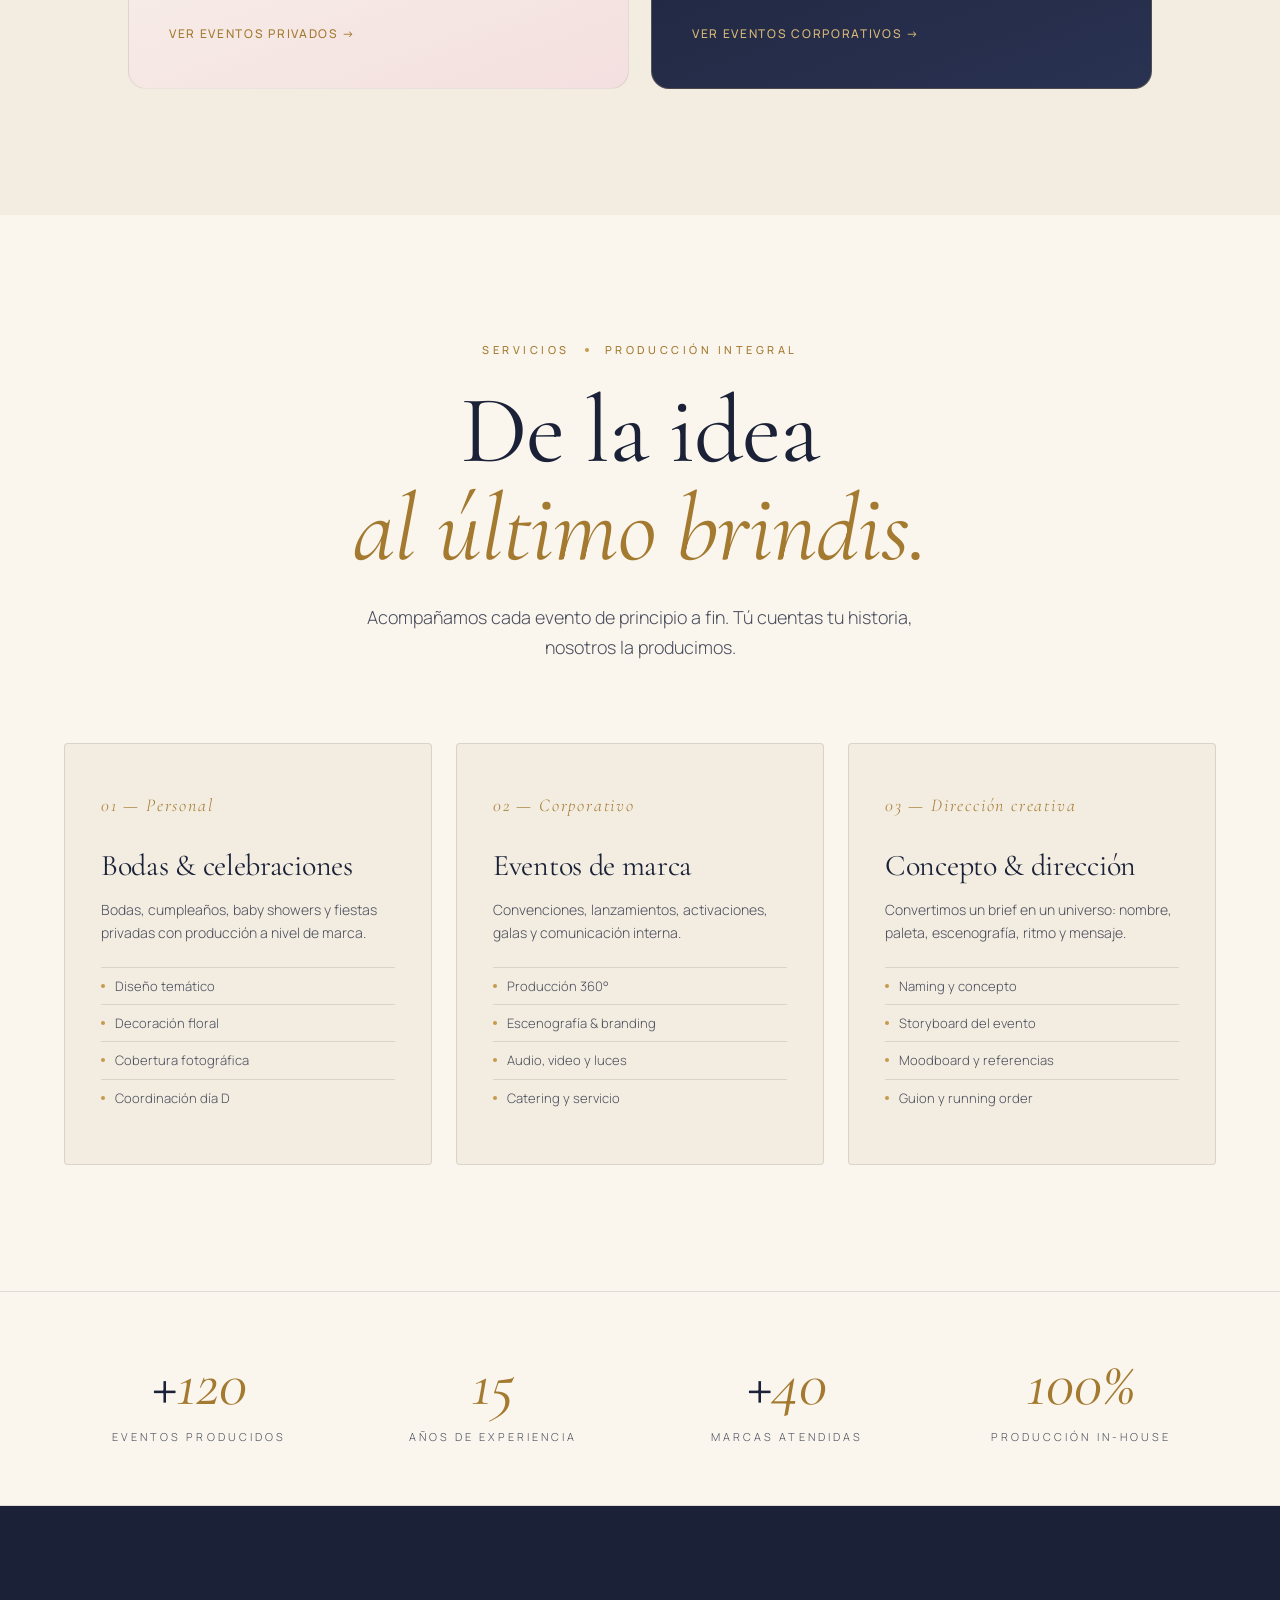
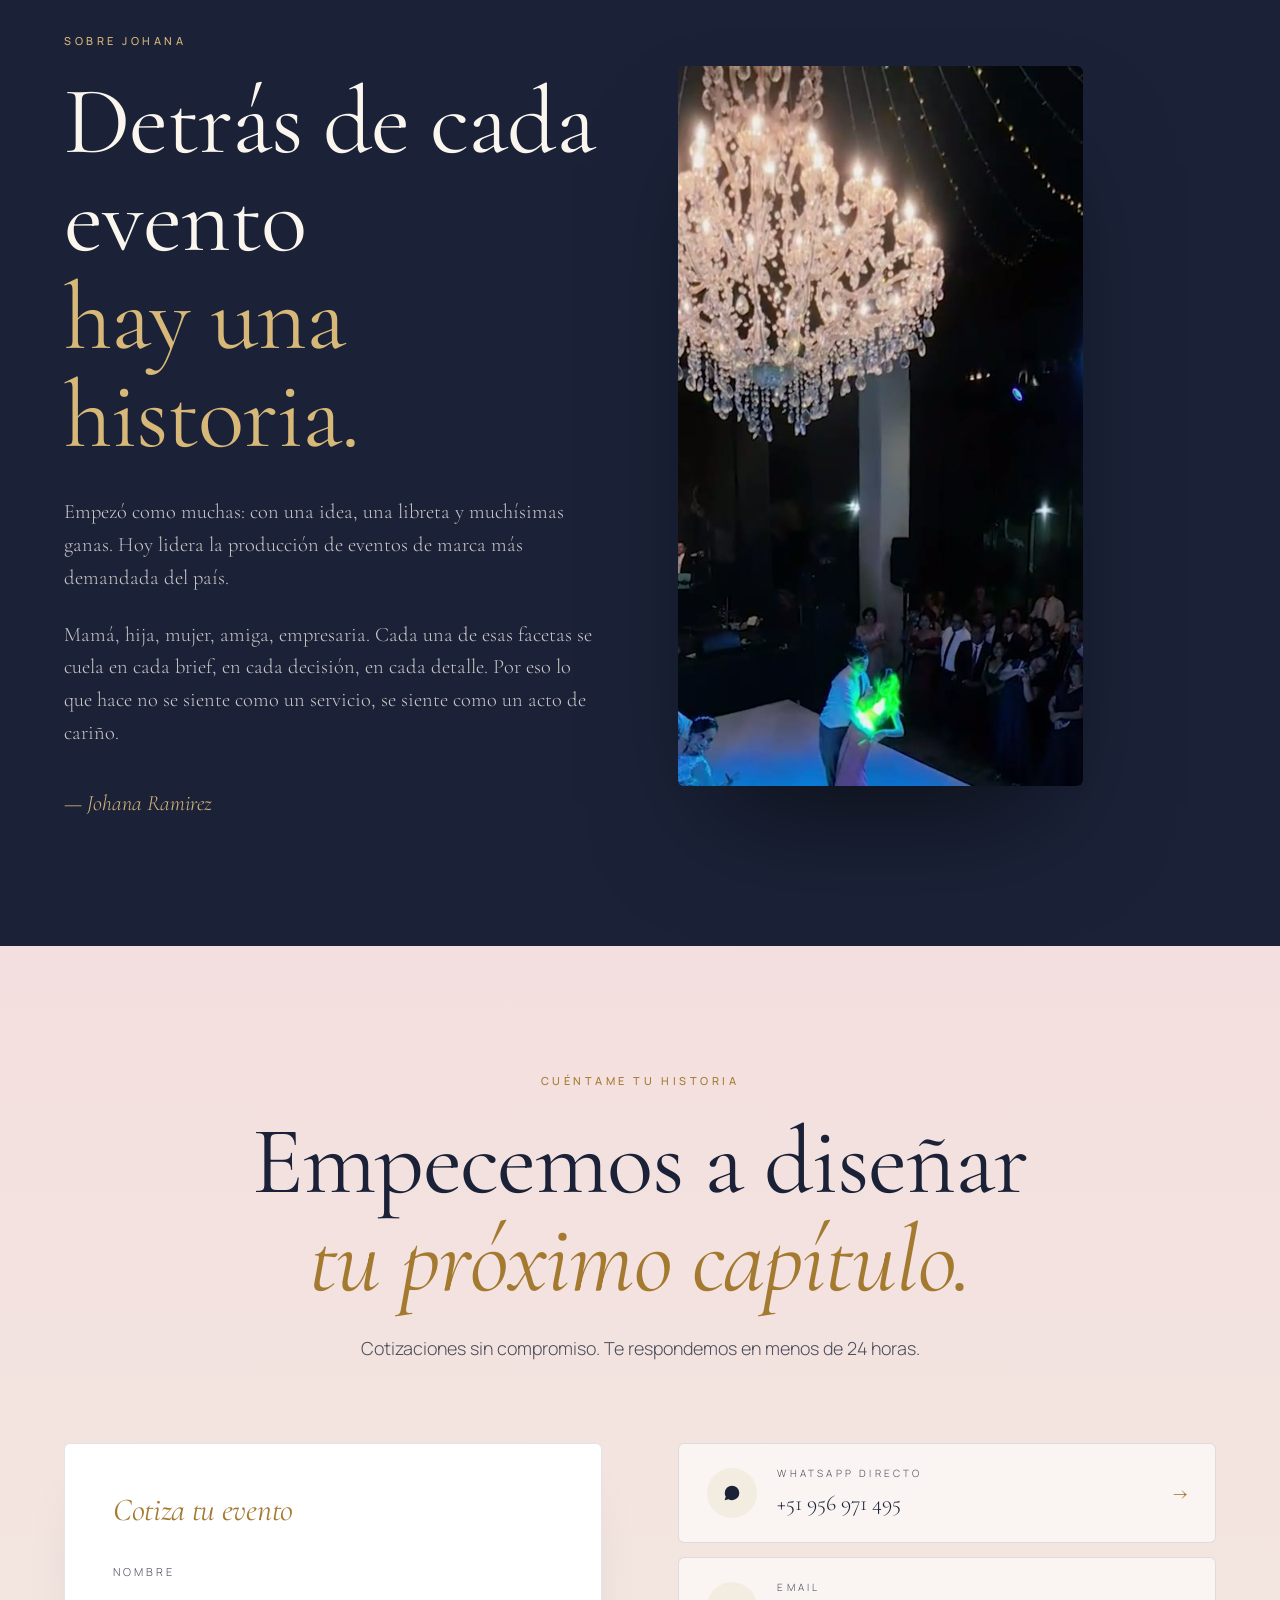
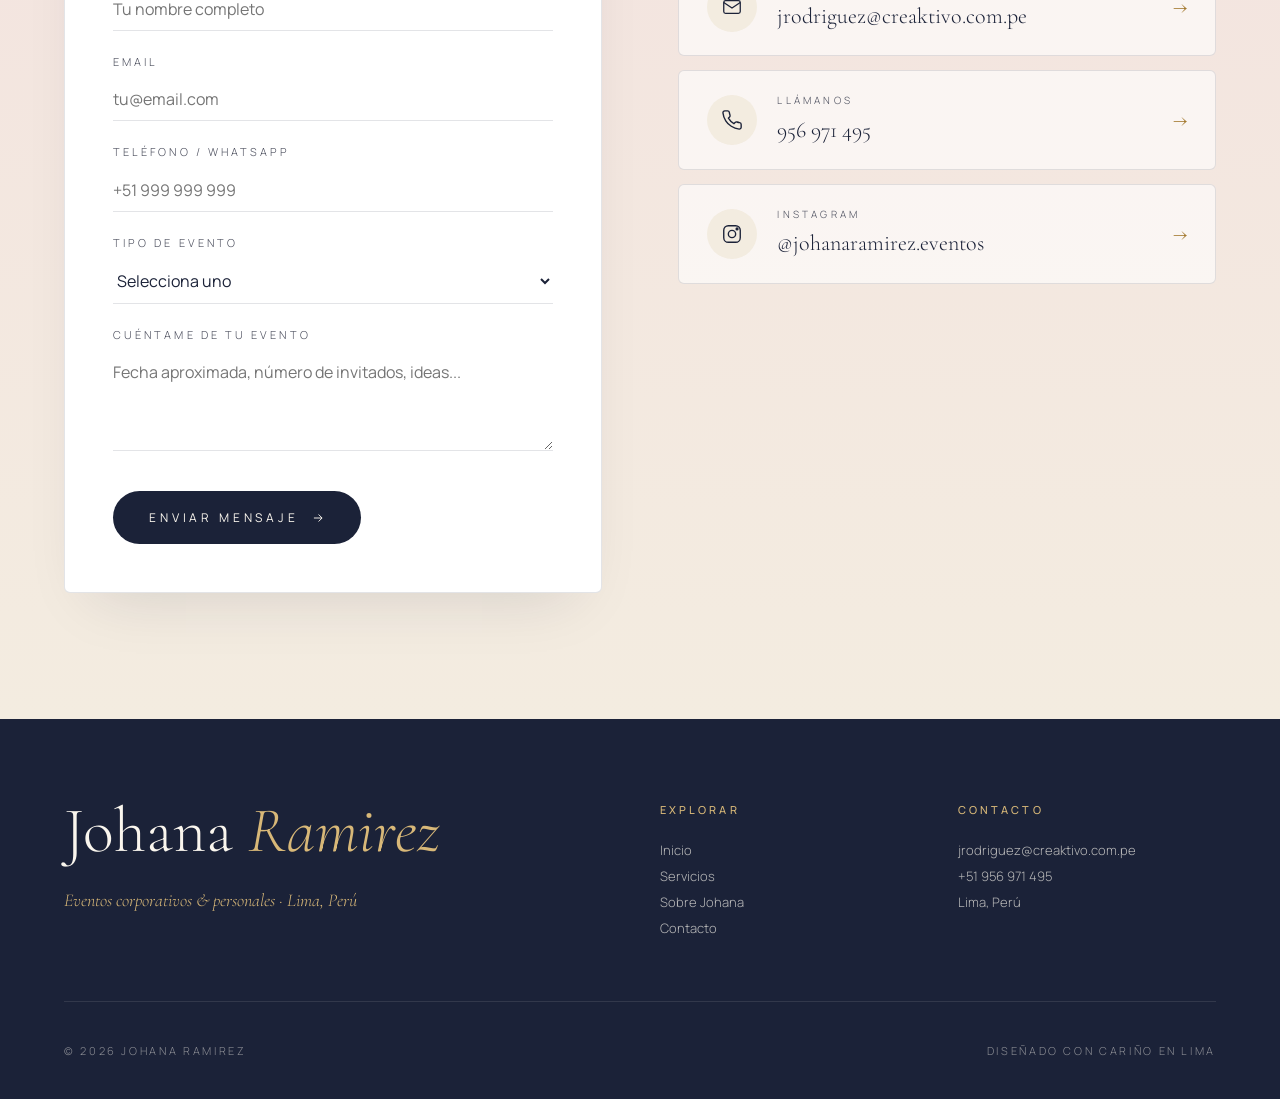
==== commit c637766c: "feat: bifurcacion privado/corporativo en paginas separadas - Hero con dos botones (Privado / Corpora" ====
--- a/index.html
+++ b/index.html
@@ -12,7 +12,7 @@
   <link rel="preconnect" href="https://fonts.gstatic.com" crossorigin />
   <link href="https://fonts.googleapis.com/css2?family=Cormorant+Garamond:ital,wght@0,300;0,400;0,500;0,600;1,400;1,500&family=Manrope:wght@200;300;400;500;600&display=swap" rel="stylesheet" />
 
-  <link rel="stylesheet" href="css/style.css?v=15" />
+  <link rel="stylesheet" href="css/style.css?v=16" />
   <link rel="icon" type="image/png" href="assets/logo.png" />
 </head>
 <body>
@@ -106,6 +106,19 @@
         <span class="second">Ramirez</span>
       </h1>
       <div class="hero__sub">Diseñamos momentos que se recuerdan toda la vida</div>
+
+      <div class="hero__fork" role="group" aria-label="Elige el tipo de evento">
+        <a href="privado.html" class="forkbtn forkbtn--personal">
+          <span class="forkbtn__k">Mi evento es</span>
+          <span class="forkbtn__t">Privado</span>
+          <span class="forkbtn__d">Bodas · cumpleaños · celebraciones íntimas</span>
+        </a>
+        <a href="corporativo.html" class="forkbtn forkbtn--corp">
+          <span class="forkbtn__k">Mi evento es</span>
+          <span class="forkbtn__t">Corporativo</span>
+          <span class="forkbtn__d">Marcas · lanzamientos · activaciones</span>
+        </a>
+      </div>
     </div>
 
     <div class="hero__scroll">
@@ -195,120 +208,23 @@
     </div>
   </section>
 
-  <!-- ============ CORPORATE STORY ============ -->
-  <section class="section story corporate tight" data-section="corporate-intro">
-    <div class="container story__intro">
-      <div class="eyebrow fade-up">Capítulo I <span class="dot"></span> Lo corporativo</div>
-      <h2 class="fade-up delay-1">Eventos que <span class="it">construyen marca.</span></h2>
-      <p class="body fade-up delay-2" style="margin: 0 auto;">Lanzamientos, activaciones, galas y celebraciones internas para marcas como BMW, DHL, LATAM y Creaktivo. Producción integral, dirección creativa y un equipo que cuida cada detalle.</p>
-    </div>
-
-    <!-- Pinned reel — 5 slides, ~50vh of scroll per slide -->
-    <div class="reel" data-reel="corporate" style="height: 350vh;">
-      <div class="reel__sticky">
-        <div class="reel__media">
-          <div class="reel__slide">
-            <img src="assets/img/bmw-creaktivo.png" alt="BMW Group · Creaktivo — Convención corporativa" loading="lazy" />
-          </div>
-          <div class="reel__slide">
-            <img src="assets/img/viva-peru.png" alt="Viva el Perú — Activación masiva en hangar de aeropuerto" loading="lazy" />
-          </div>
-          <div class="reel__slide">
-            <img src="assets/img/dhl-times.jpeg" alt="DHL — Rumbo a Great Place To Work 2026" loading="lazy" />
-          </div>
-          <div class="reel__slide">
-            <img src="assets/img/cancion-criolla.png" alt="LATAM — Día de la Canción Criolla en hangar" loading="lazy" />
-          </div>
-          <div class="reel__slide">
-            <img src="assets/img/dhl-football.png" alt="DHL — Activación deportiva al aire libre" loading="lazy" />
-          </div>
-        </div>
-        <div class="reel__text">
-          <div class="reel__panel">
-            <span class="num">01 — Convención</span>
-            <h3>BMW Group<br/><span class="italic">Placer de liderar el futuro.</span></h3>
-            <p class="body">Una convención inmersiva donde cada stand contó una historia: innovación, sostenibilidad, tecnología. Una experiencia que conectó al equipo con el ADN de la marca.</p>
-            <div class="meta"><span>Convención</span><span>Lima · 2026</span></div>
-          </div>
-          <div class="reel__panel">
-            <span class="num">02 — Activación masiva</span>
-            <h3>Viva el Perú<br/><span class="italic">en el hangar de LATAM.</span></h3>
-            <p class="body">Un escenario para miles, banderas al viento y la pista de un aeropuerto como protagonista. Producción a gran escala con seguridad, escenografía y logística al milímetro.</p>
-            <div class="meta"><span>Activación</span><span>Aeropuerto · Lima</span></div>
-          </div>
-          <div class="reel__panel">
-            <span class="num">03 — Celebración interna</span>
-            <h3>DHL Times<br/><span class="italic">Rumbo a GPTW 2026.</span></h3>
-            <p class="body">Un set fotográfico tipo "periódico vivo" para celebrar a la gente que hace grande a DHL. Globos, color, prensa y mucho corazón.</p>
-            <div class="meta"><span>Comunicación interna</span><span>DHL Perú</span></div>
-          </div>
-          <div class="reel__panel">
-            <span class="num">04 — Cena corporativa</span>
-            <h3>Día de la Canción Criolla<br/><span class="italic">en el hangar de LATAM.</span></h3>
-            <p class="body">Marinera, mantel largo y un Airbus a metros de la mesa. Un homenaje a lo peruano para clientes y aliados estratégicos.</p>
-            <div class="meta"><span>Gala</span><span>LATAM</span></div>
-          </div>
-          <div class="reel__panel">
-            <span class="num">05 — Activación deportiva</span>
-            <h3>DHL Cup<br/><span class="italic">al borde del mar.</span></h3>
-            <p class="body">Fútbol, vóley playa, foodtrucks y atardecer. Una activación que dejó de ser un torneo para volverse el evento del año del equipo DHL.</p>
-            <div class="meta"><span>Activación</span><span>Costa Verde</span></div>
-          </div>
-        </div>
-        <div class="reel__counter">
-          <span class="pip"></span><span class="pip"></span><span class="pip"></span><span class="pip"></span><span class="pip"></span>
-        </div>
-      </div>
-    </div>
-  </section>
-
-  <!-- ============ PERSONAL STORY ============ -->
-  <section class="section story personal tight" data-section="personal-intro">
-    <div class="container story__intro">
-      <div class="eyebrow fade-up">Capítulo II <span class="dot"></span> Lo personal</div>
-      <h2 class="fade-up delay-1">Eventos que <span class="it">se sienten en el alma.</span></h2>
-      <p class="body fade-up delay-2" style="margin: 0 auto;">Cumpleaños, baby showers, premios, fiestas íntimas. La misma producción a nivel de marca puesta al servicio de las historias más personales.</p>
-    </div>
-
-    <div class="reel" data-reel="personal" style="height: 250vh;">
-      <div class="reel__sticky">
-        <div class="reel__media">
-          <div class="reel__slide">
-            <video class="reel__video" poster="assets/boda-poster.jpg?v=3" muted loop playsinline preload="metadata" aria-hidden="true">
-              <source src="assets/boda-loop.mp4?v=3" type="video/mp4" />
-            </video>
-          </div>
-          <div class="reel__slide">
-            <img src="assets/img/premio-influencer.png" alt="Premio Influencer 2026 — Rooftop sobre el malecón al atardecer" loading="lazy" />
-          </div>
-          <div class="reel__slide">
-            <img src="assets/img/baby-shower.png" alt="Baby Shower temático — Rooftop con vista al mar" loading="lazy" />
-          </div>
-        </div>
-        <div class="reel__text">
-          <div class="reel__panel">
-            <span class="num">06 — Boda</span>
-            <h3>Una boda<br/><span class="italic">bajo mil luces.</span></h3>
-            <p class="body">Bajo una araña de cristal y un cielo de luces cálidas, una pista que no paró en toda la noche. Orquesta en vivo, primer baile y una entrada de novia de película: una boda producida hasta el último detalle.</p>
-            <div class="meta"><span>Boda</span><span>Casa de campo · Lima</span></div>
-          </div>
-          <div class="reel__panel">
-            <span class="num">07 — Premiación íntima</span>
-            <h3>Premio Influencer<br/><span class="italic">con el mar de testigo.</span></h3>
-            <p class="body">Un rooftop frente al océano, luces cálidas y un photocall que se volvió portada de redes. Una premiación que se sintió como una fiesta entre amigos.</p>
-            <div class="meta"><span>Premiación</span><span>Rooftop · Lima</span></div>
-          </div>
-          <div class="reel__panel">
-            <span class="num">08 — Baby shower</span>
-            <h3>Bienvenida en rosa<br/><span class="italic">al borde del acantilado.</span></h3>
-            <p class="body">Globos pastel, letras gigantes, mesas redondas y luces colgantes con vista al Pacífico. Una tarde para celebrar la vida que viene en camino.</p>
-            <div class="meta"><span>Baby Shower</span><span>Miraflores</span></div>
-          </div>
-        </div>
-        <div class="reel__counter">
-          <span class="pip"></span><span class="pip"></span><span class="pip"></span>
-        </div>
-      </div>
+  <!-- ============ RAMAS — portafolio en páginas dedicadas ============ -->
+  <!-- Lo corporativo y lo personal viven en corporativo.html y privado.html.
+       Se accede desde los dos botones del hero (.hero__fork). -->
+  <section class="section branches">
+    <div class="container branches__inner">
+      <a class="branchcard branchcard--personal" href="privado.html">
+        <span class="branchcard__k">Privado</span>
+        <span class="branchcard__t">Eventos que <span class="it">se sienten en el alma.</span></span>
+        <span class="branchcard__d">Bodas, cumpleaños, baby showers y fiestas íntimas con producción a nivel de marca.</span>
+        <span class="branchcard__go">Ver eventos privados →</span>
+      </a>
+      <a class="branchcard branchcard--corp" href="corporativo.html">
+        <span class="branchcard__k">Corporativo</span>
+        <span class="branchcard__t">Eventos que <span class="it">construyen marca.</span></span>
+        <span class="branchcard__d">Lanzamientos, activaciones, convenciones y galas para marcas como BMW, DHL y LATAM.</span>
+        <span class="branchcard__go">Ver eventos corporativos →</span>
+      </a>
     </div>
   </section>
 
@@ -533,6 +449,6 @@
     </div>
   </footer>
 
-  <script src="js/app.js?v=12"></script>
+  <script src="js/app.js?v=13"></script>
 </body>
 </html>
--- a/css/style.css
+++ b/css/style.css
@@ -229,6 +229,74 @@
   opacity: 1; transform: translateY(0);
 }
 
+/* ---- Hero fork: elige tipo de evento ---- */
+.hero__fork {
+  margin-top: 40px;
+  display: flex;
+  gap: 16px;
+  justify-content: center;
+  flex-wrap: wrap;
+  opacity: 0;
+  transform: translateY(10px);
+  transition: opacity 1s var(--ease-out) 1.2s, transform 1s var(--ease-out) 1.2s;
+}
+.hero.is-ready .hero__fork { opacity: 1; transform: translateY(0); }
+
+.forkbtn {
+  display: flex;
+  flex-direction: column;
+  align-items: flex-start;
+  gap: 6px;
+  flex: 0 0 340px;
+  width: 340px;
+  max-width: 42vw;
+  padding: 28px 34px;
+  text-align: left;
+  border: 1px solid rgba(216, 184, 120, 0.45);
+  border-radius: 16px;
+  background: rgba(15, 18, 32, 0.32);
+  backdrop-filter: blur(6px);
+  -webkit-backdrop-filter: blur(6px);
+  color: var(--cream);
+  transition: border-color .35s var(--ease-out), background .35s var(--ease-out), transform .35s var(--ease-out);
+}
+.forkbtn:hover {
+  border-color: var(--gold-soft);
+  background: rgba(15, 18, 32, 0.5);
+  transform: translateY(-3px);
+}
+.forkbtn__k {
+  font-family: var(--sans);
+  font-size: 11px;
+  letter-spacing: 0.3em;
+  text-transform: uppercase;
+  color: var(--gold-soft);
+}
+.forkbtn__t {
+  font-family: var(--serif);
+  font-style: italic;
+  font-size: 38px;
+  line-height: 1;
+  color: var(--cream);
+}
+.forkbtn__d {
+  font-family: var(--sans);
+  font-size: 12px;
+  letter-spacing: 0.04em;
+  color: rgba(245, 240, 230, 0.72);
+}
+
+@media (max-width: 700px) {
+  .hero__fork { flex-direction: column; gap: 12px; width: 100%; align-items: center; }
+  .forkbtn {
+    flex: none;
+    width: 100%;
+    max-width: 340px;
+    padding: 18px 24px;
+  }
+  .forkbtn__t { font-size: 30px; }
+}
+
 .hero__bg {
   position: absolute;
   inset: 0;
@@ -623,6 +691,188 @@
   max-width: var(--maxw);
   margin: 0 auto;
 }
+
+/* Anchor offset para que el nav no tape el título al saltar */
+#corporativo, #privado { scroll-margin-top: 90px; }
+
+/* ---- Offerings: lo que ofrecemos por rama ---- */
+.offerings {
+  list-style: none;
+  margin: 44px auto 0;
+  padding: 0;
+  max-width: 880px;
+  display: grid;
+  grid-template-columns: repeat(2, 1fr);
+  gap: 1px;
+  background: rgba(27, 34, 56, 0.12);
+  border: 1px solid rgba(27, 34, 56, 0.12);
+  border-radius: 14px;
+  overflow: hidden;
+  text-align: left;
+}
+.offerings li {
+  display: flex;
+  flex-direction: column;
+  gap: 8px;
+  padding: 26px 28px;
+  background: var(--cream, #faf6ee);
+}
+.offerings__t {
+  font-family: var(--serif);
+  font-size: 22px;
+  color: var(--navy);
+}
+.offerings__d {
+  font-family: var(--sans);
+  font-size: 13px;
+  line-height: 1.6;
+  color: var(--ink-soft);
+}
+.story.personal .offerings__t { color: var(--gold-deep); }
+
+/* Corporativo: fondo navy -> tarjetas glassy oscuras */
+.story.corporate .offerings {
+  background: rgba(216, 184, 120, 0.18);
+  border-color: rgba(216, 184, 120, 0.22);
+}
+.story.corporate .offerings li { background: rgba(255, 255, 255, 0.03); }
+.story.corporate .offerings__t { color: var(--gold-soft); }
+.story.corporate .offerings__d { color: rgba(250, 246, 238, 0.66); }
+
+@media (max-width: 720px) {
+  .offerings { grid-template-columns: 1fr; max-width: 460px; }
+}
+
+/* ============================================
+   BRANCHES — tarjetas de bifurcación (index)
+   ============================================ */
+.branches { background: var(--cream-2, #f3ece0); }
+.branches__inner {
+  display: grid;
+  grid-template-columns: repeat(2, 1fr);
+  gap: 22px;
+  padding: 0 var(--pad-x);
+}
+.branchcard {
+  position: relative;
+  display: flex;
+  flex-direction: column;
+  gap: 14px;
+  min-height: 320px;
+  padding: 44px 40px;
+  border-radius: 18px;
+  overflow: hidden;
+  transition: transform .4s var(--ease-out), box-shadow .4s var(--ease-out);
+}
+.branchcard:hover { transform: translateY(-4px); box-shadow: 0 24px 60px rgba(27, 34, 56, 0.18); }
+.branchcard--personal {
+  background: linear-gradient(160deg, var(--cream) 0%, var(--blush) 100%);
+  border: 1px solid rgba(27, 34, 56, 0.08);
+}
+.branchcard--corp {
+  background: linear-gradient(160deg, var(--navy) 0%, var(--navy-2) 100%);
+  border: 1px solid rgba(216, 184, 120, 0.25);
+}
+.branchcard__k {
+  font-family: var(--sans);
+  font-size: 17px;
+  font-weight: 600;
+  letter-spacing: 0.22em;
+  text-transform: uppercase;
+  color: var(--gold-deep);
+}
+.branchcard--corp .branchcard__k { color: var(--gold-soft); }
+.branchcard__t {
+  font-family: var(--serif);
+  font-size: clamp(28px, 3.4vw, 40px);
+  line-height: 1.04;
+  color: var(--navy);
+}
+.branchcard--corp .branchcard__t { color: var(--cream); }
+.branchcard__t .it { font-style: italic; color: var(--gold-deep); }
+.branchcard--corp .branchcard__t .it { color: var(--gold-soft); }
+.branchcard__d {
+  font-family: var(--sans);
+  font-size: 14px;
+  line-height: 1.65;
+  color: var(--ink-soft);
+  max-width: 42ch;
+}
+.branchcard--corp .branchcard__d { color: rgba(250, 246, 238, 0.72); }
+.branchcard__go {
+  margin-top: auto;
+  font-family: var(--sans);
+  font-size: 12px;
+  font-weight: 500;
+  letter-spacing: 0.14em;
+  text-transform: uppercase;
+  color: var(--gold-deep);
+  transition: letter-spacing .35s var(--ease-out);
+}
+.branchcard--corp .branchcard__go { color: var(--gold-soft); }
+.branchcard:hover .branchcard__go { letter-spacing: 0.2em; }
+
+@media (max-width: 760px) {
+  .branches__inner { grid-template-columns: 1fr; gap: 16px; }
+  .branchcard { min-height: 240px; padding: 34px 28px; }
+}
+
+/* ============================================
+   SUBPÁGINAS (privado.html / corporativo.html)
+   ============================================ */
+/* Nav sólido desde el inicio (no hay hero translúcido detrás) */
+body.subpage .nav {
+  background: rgba(250, 246, 238, 0.92);
+  backdrop-filter: blur(14px);
+  -webkit-backdrop-filter: blur(14px);
+  border-bottom: 1px solid var(--line);
+}
+/* La primera sección debe despejar el nav fijo */
+body.subpage .story { padding-top: 116px; }
+
+.backlink {
+  display: inline-block;
+  margin-bottom: 22px;
+  font-family: var(--sans);
+  font-size: 12px;
+  letter-spacing: 0.14em;
+  text-transform: uppercase;
+  color: var(--gold-deep);
+  transition: opacity .3s var(--ease-out);
+}
+.story.corporate .backlink { color: var(--gold-soft); }
+.backlink:hover { opacity: 0.7; }
+
+/* Cross-link entre ramas */
+.crosslink { background: var(--cream-2, #f3ece0); }
+.crosslink__inner {
+  display: flex;
+  align-items: center;
+  justify-content: center;
+  gap: 16px;
+  flex-wrap: wrap;
+  padding: 40px var(--pad-x);
+  text-align: center;
+}
+.crosslink__inner > span {
+  font-family: var(--serif);
+  font-style: italic;
+  font-size: 22px;
+  color: var(--navy);
+}
+.crosslink__go {
+  font-family: var(--sans);
+  font-size: 12px;
+  font-weight: 500;
+  letter-spacing: 0.14em;
+  text-transform: uppercase;
+  color: var(--gold-deep);
+  border: 1px solid var(--gold);
+  border-radius: 999px;
+  padding: 12px 22px;
+  transition: background .35s var(--ease-out), color .35s var(--ease-out);
+}
+.crosslink__go:hover { background: var(--gold); color: #fff; }
 
 .divider {
   width: 1px;
